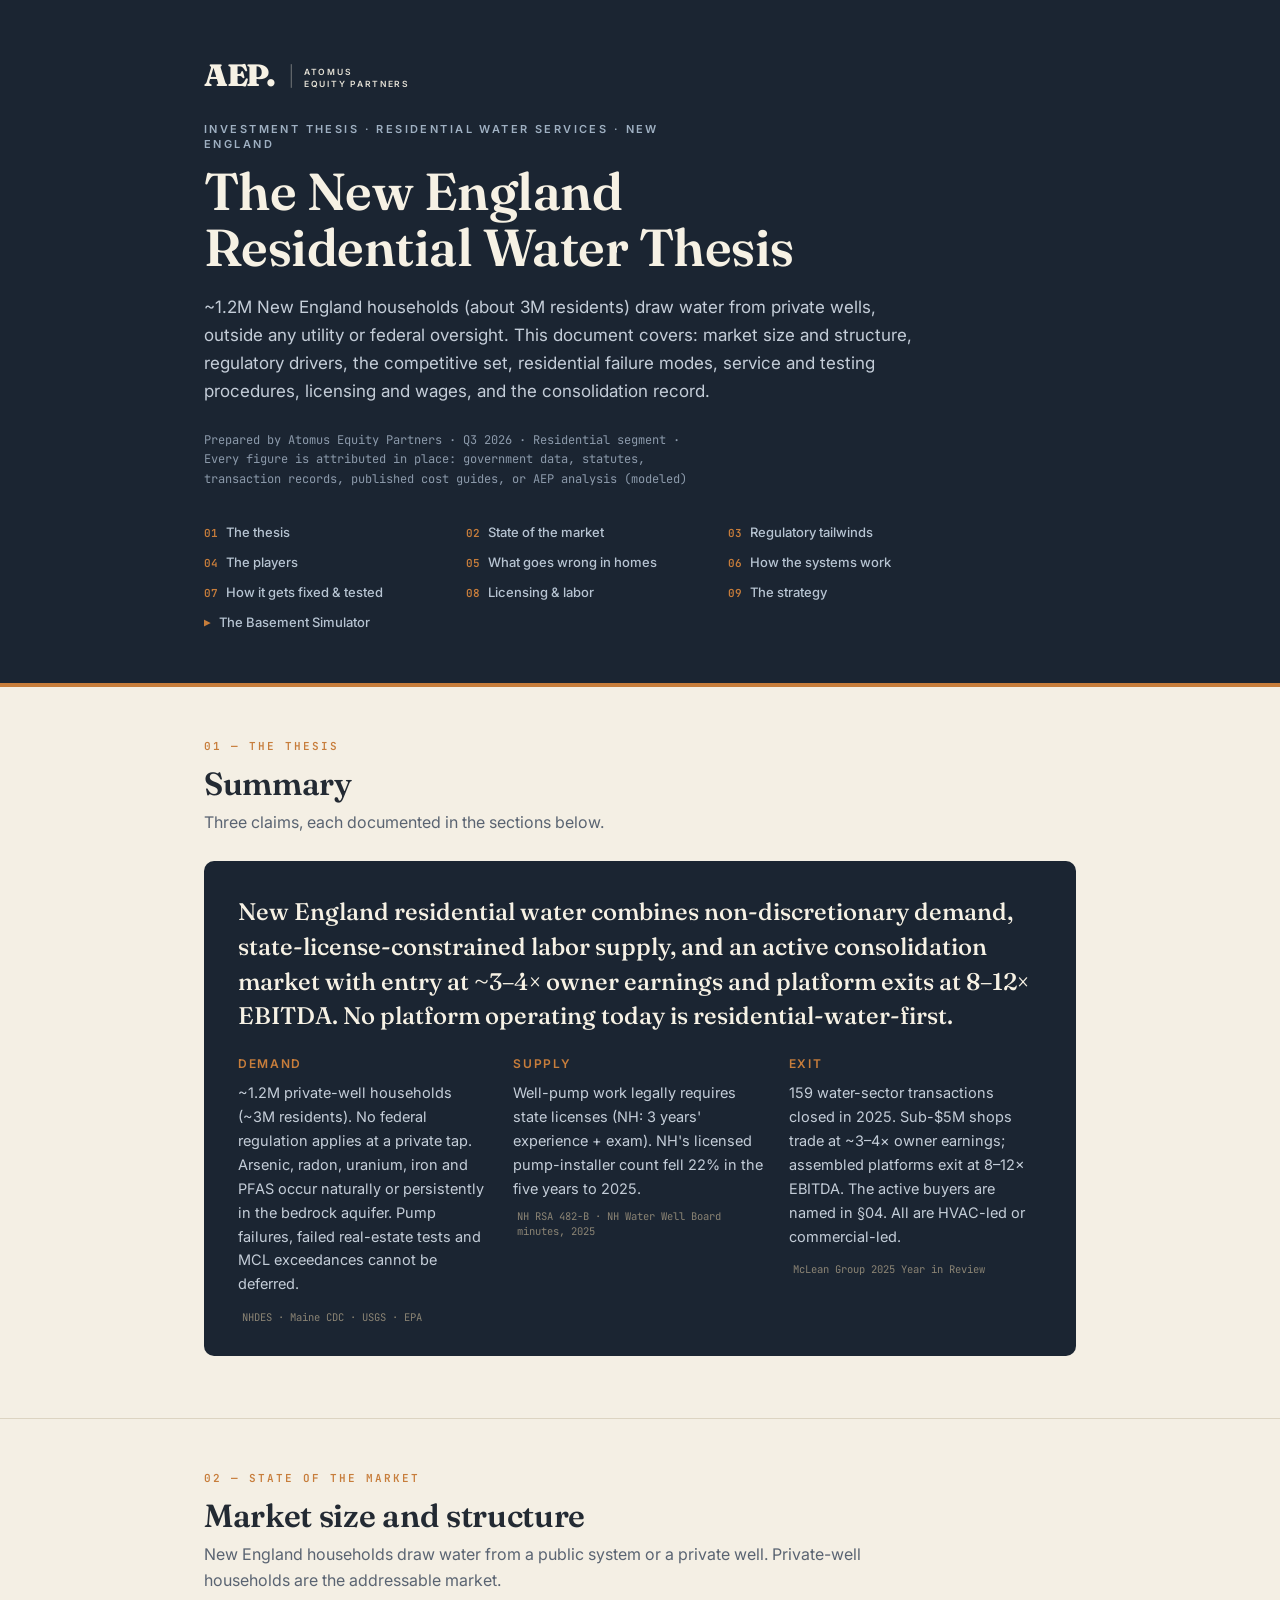
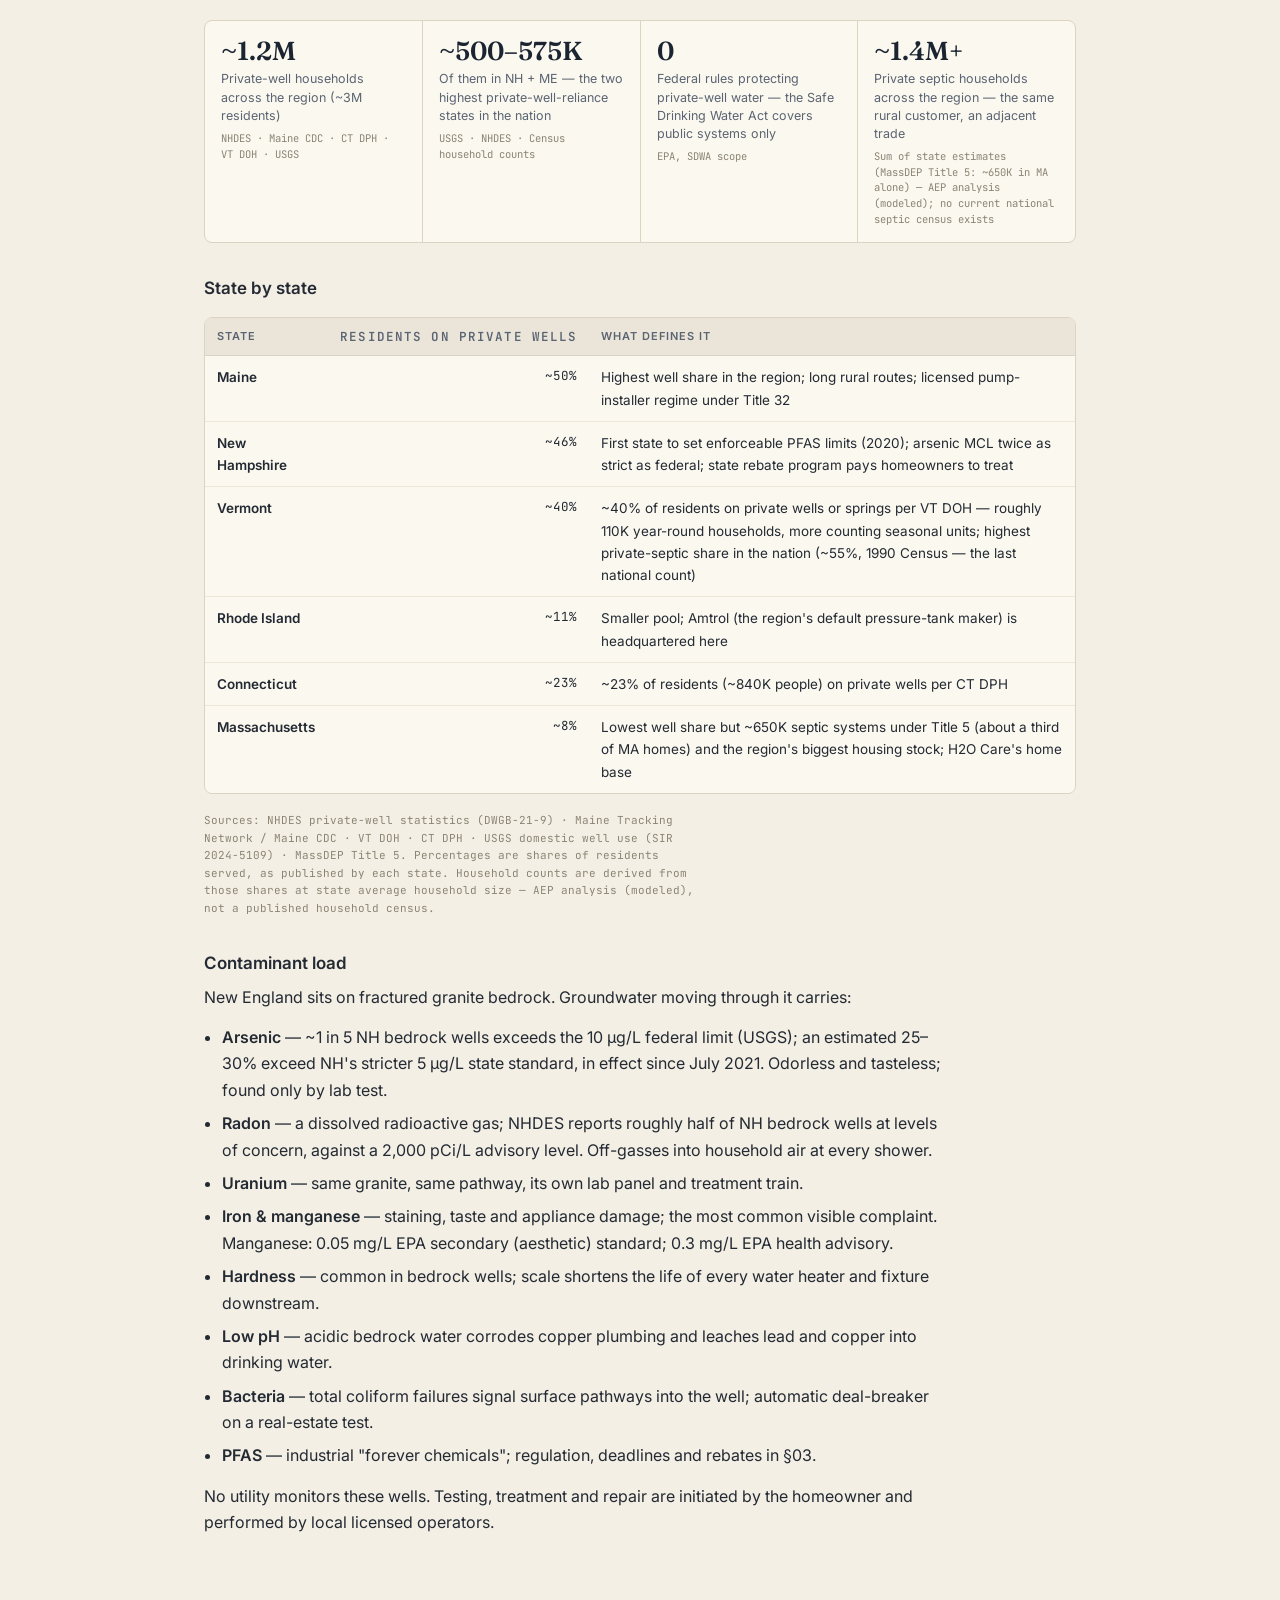
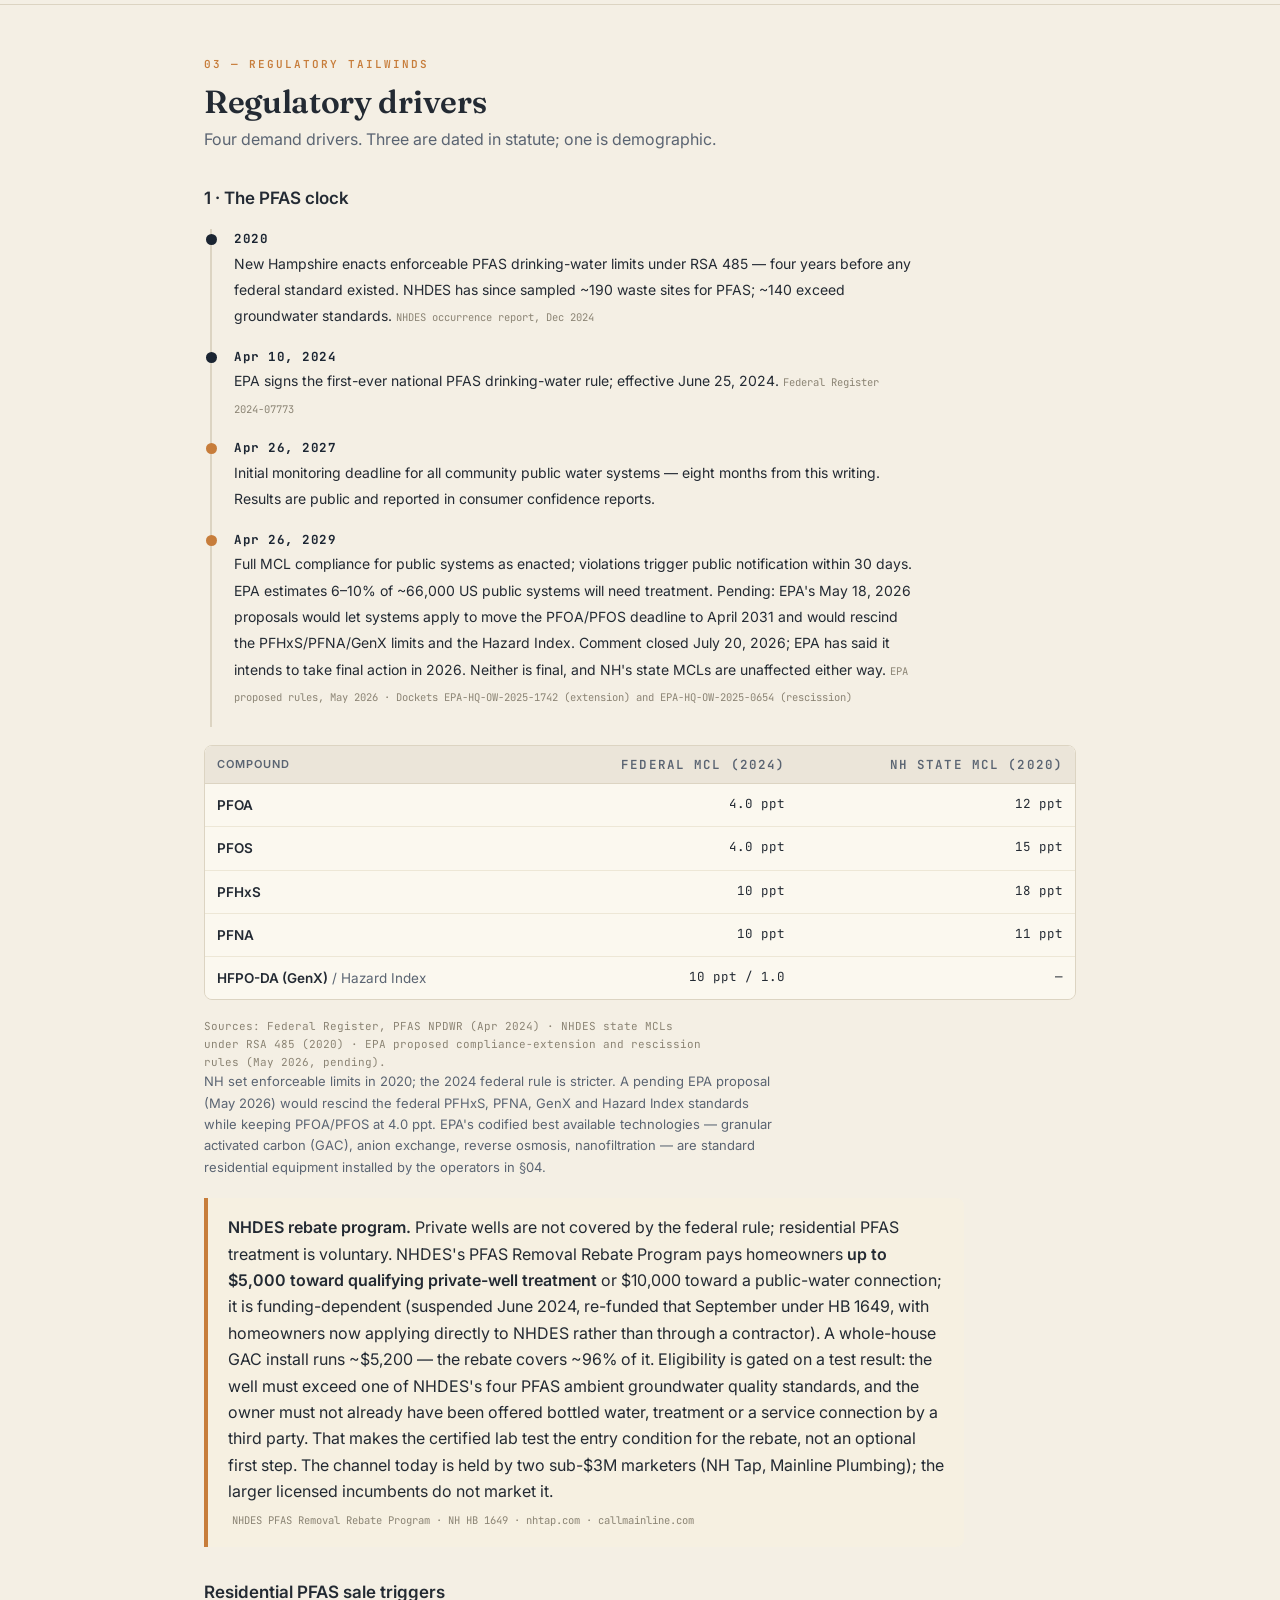
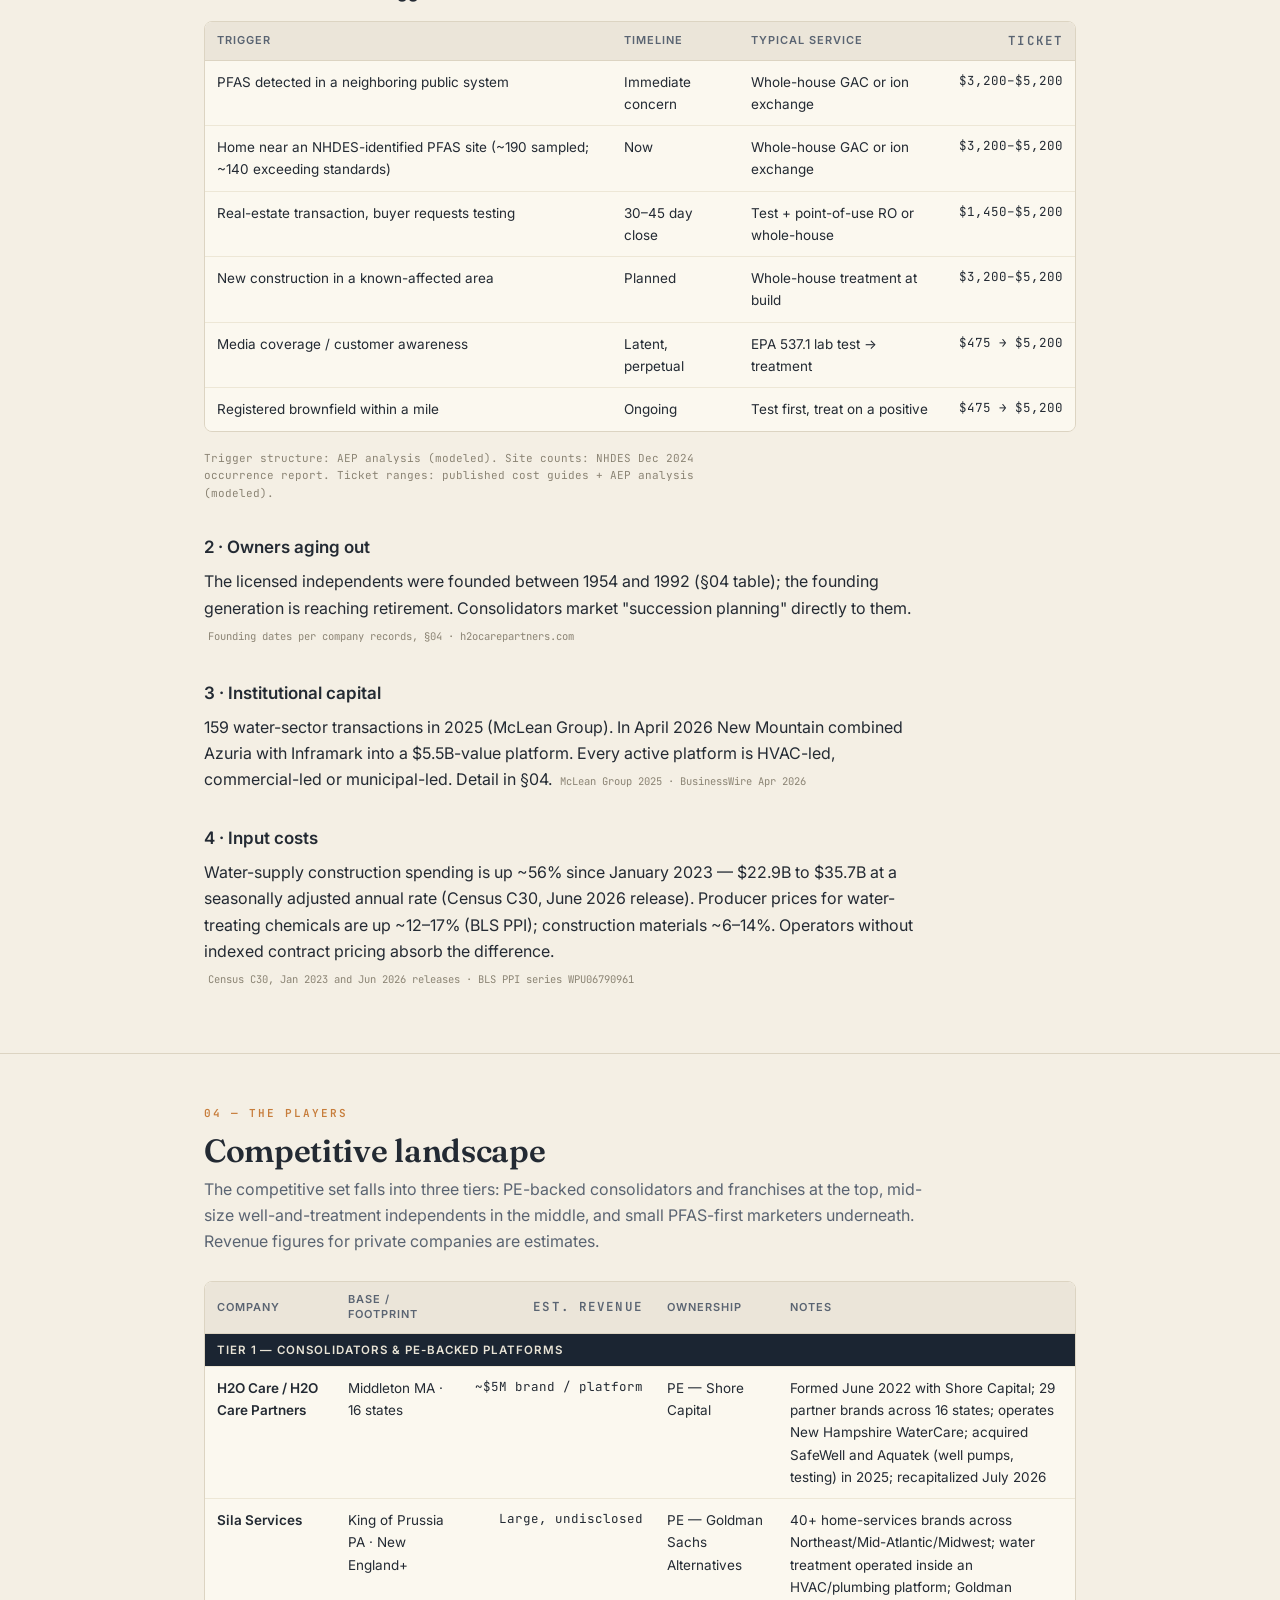
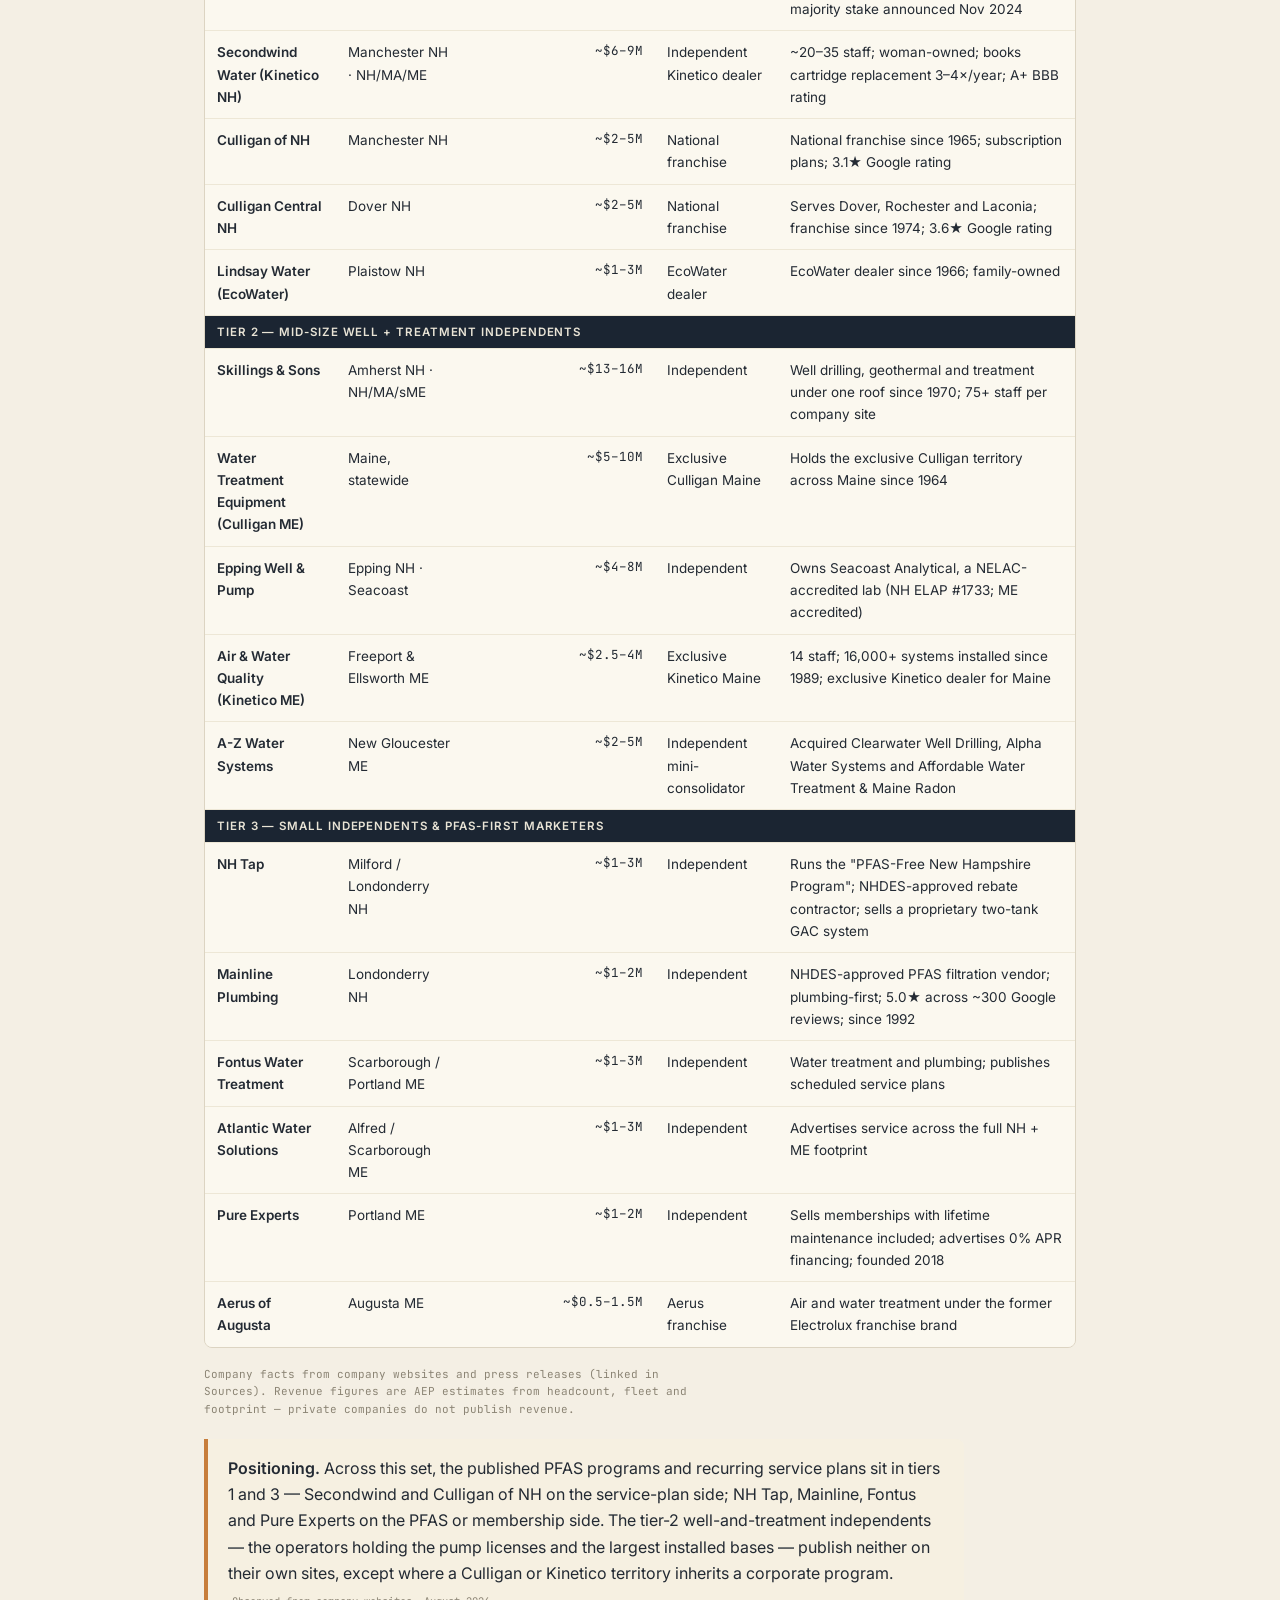
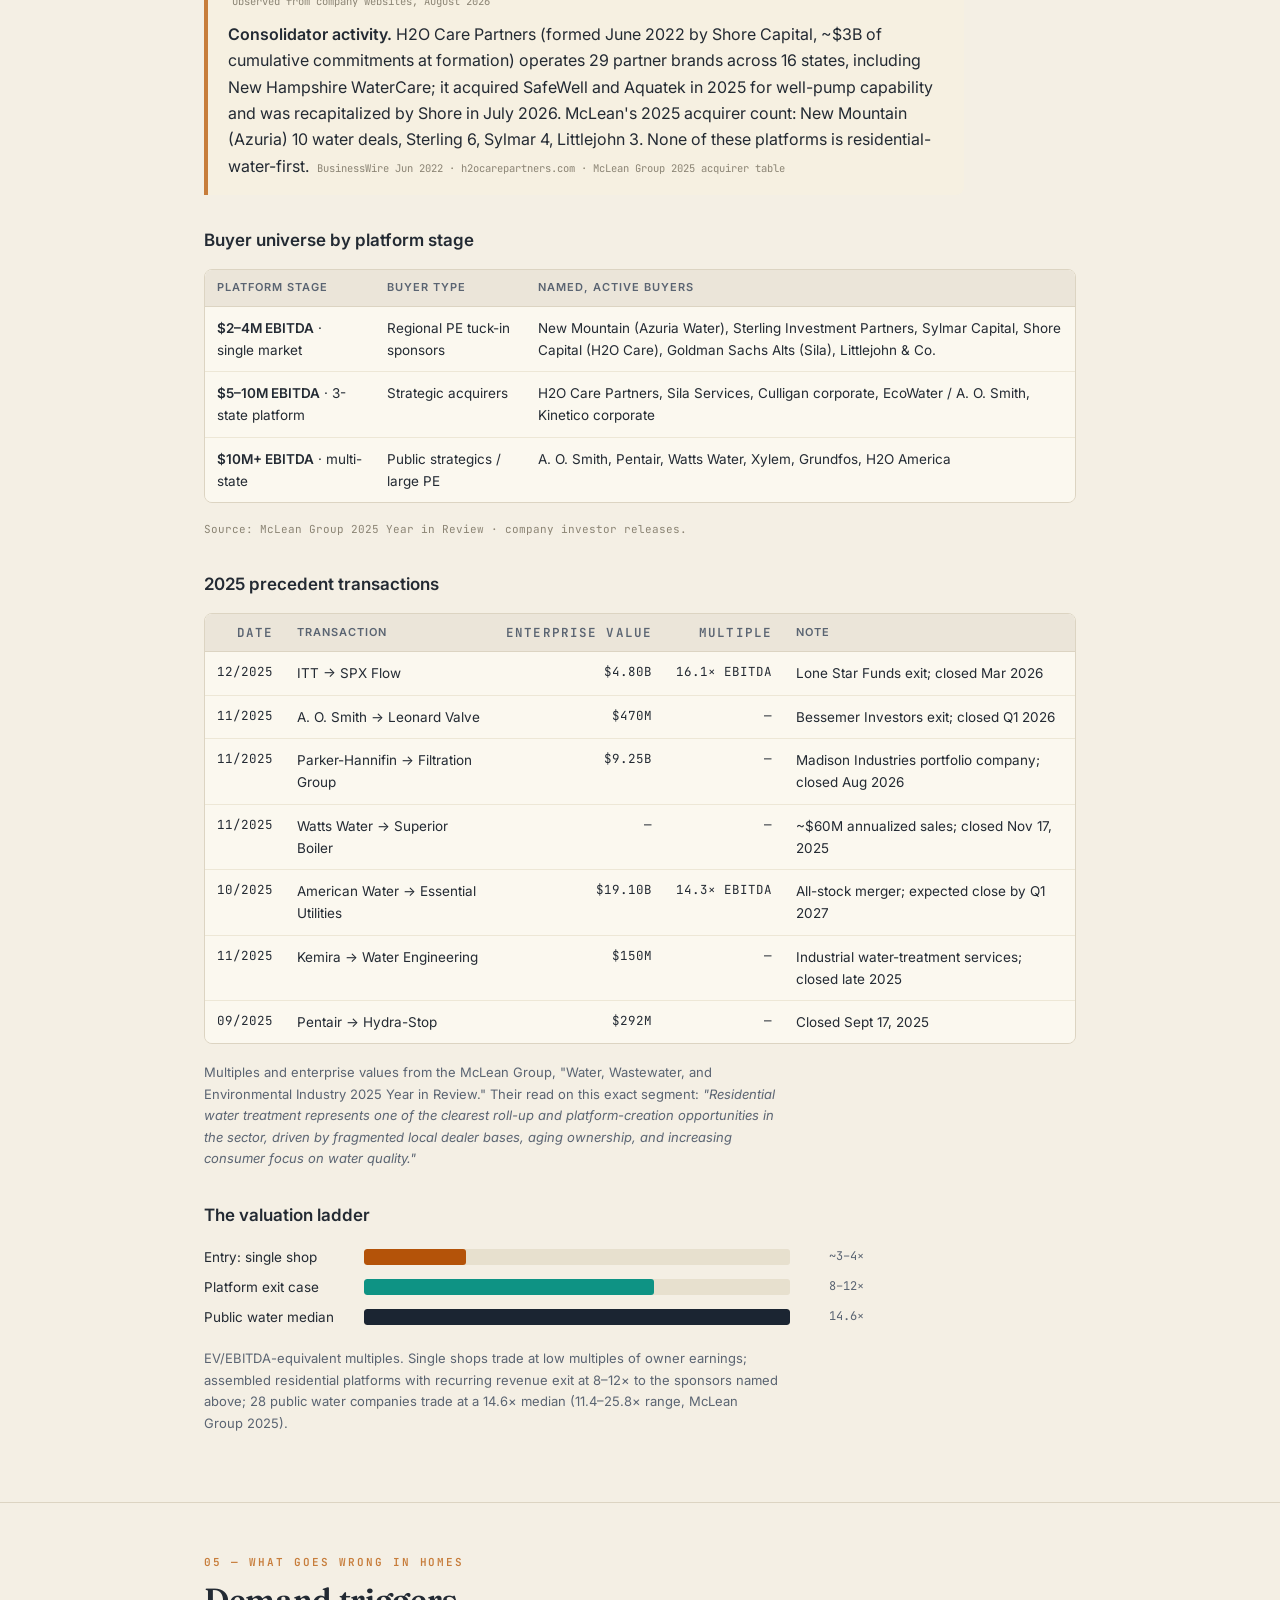
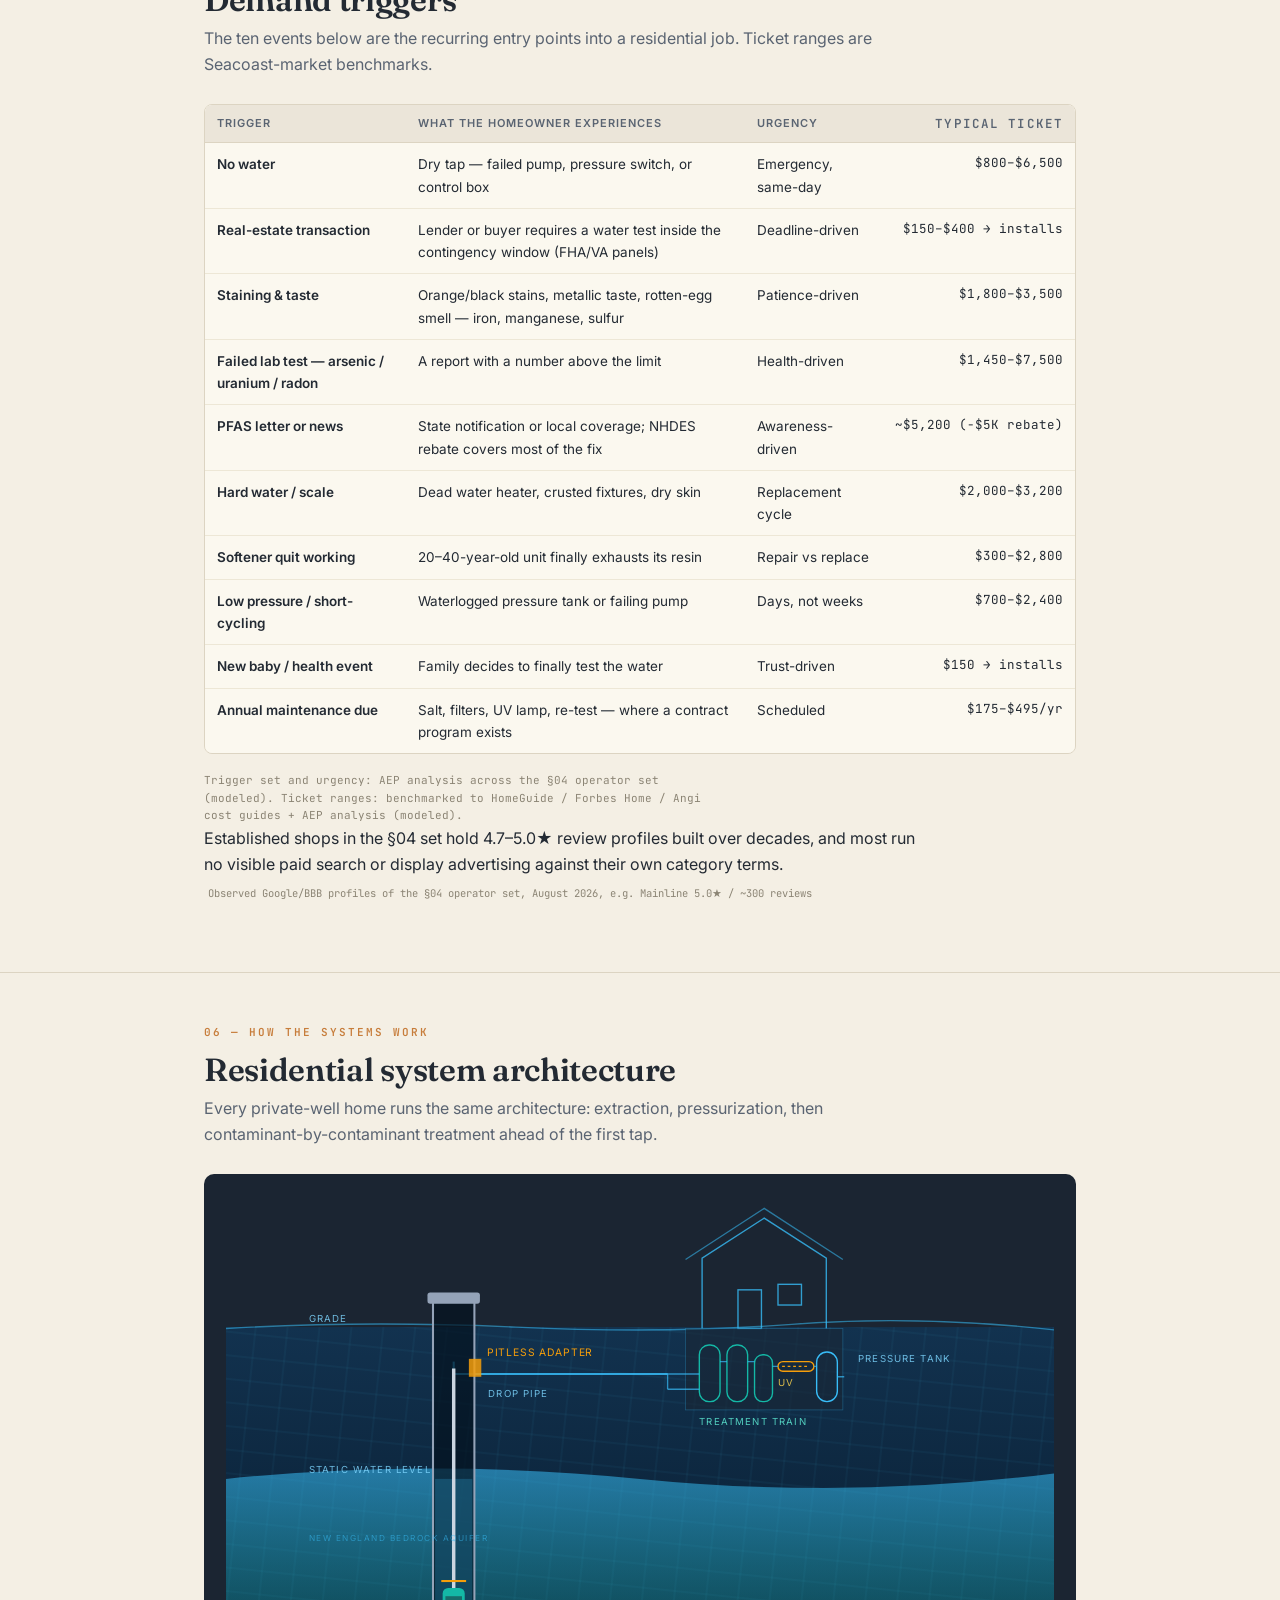
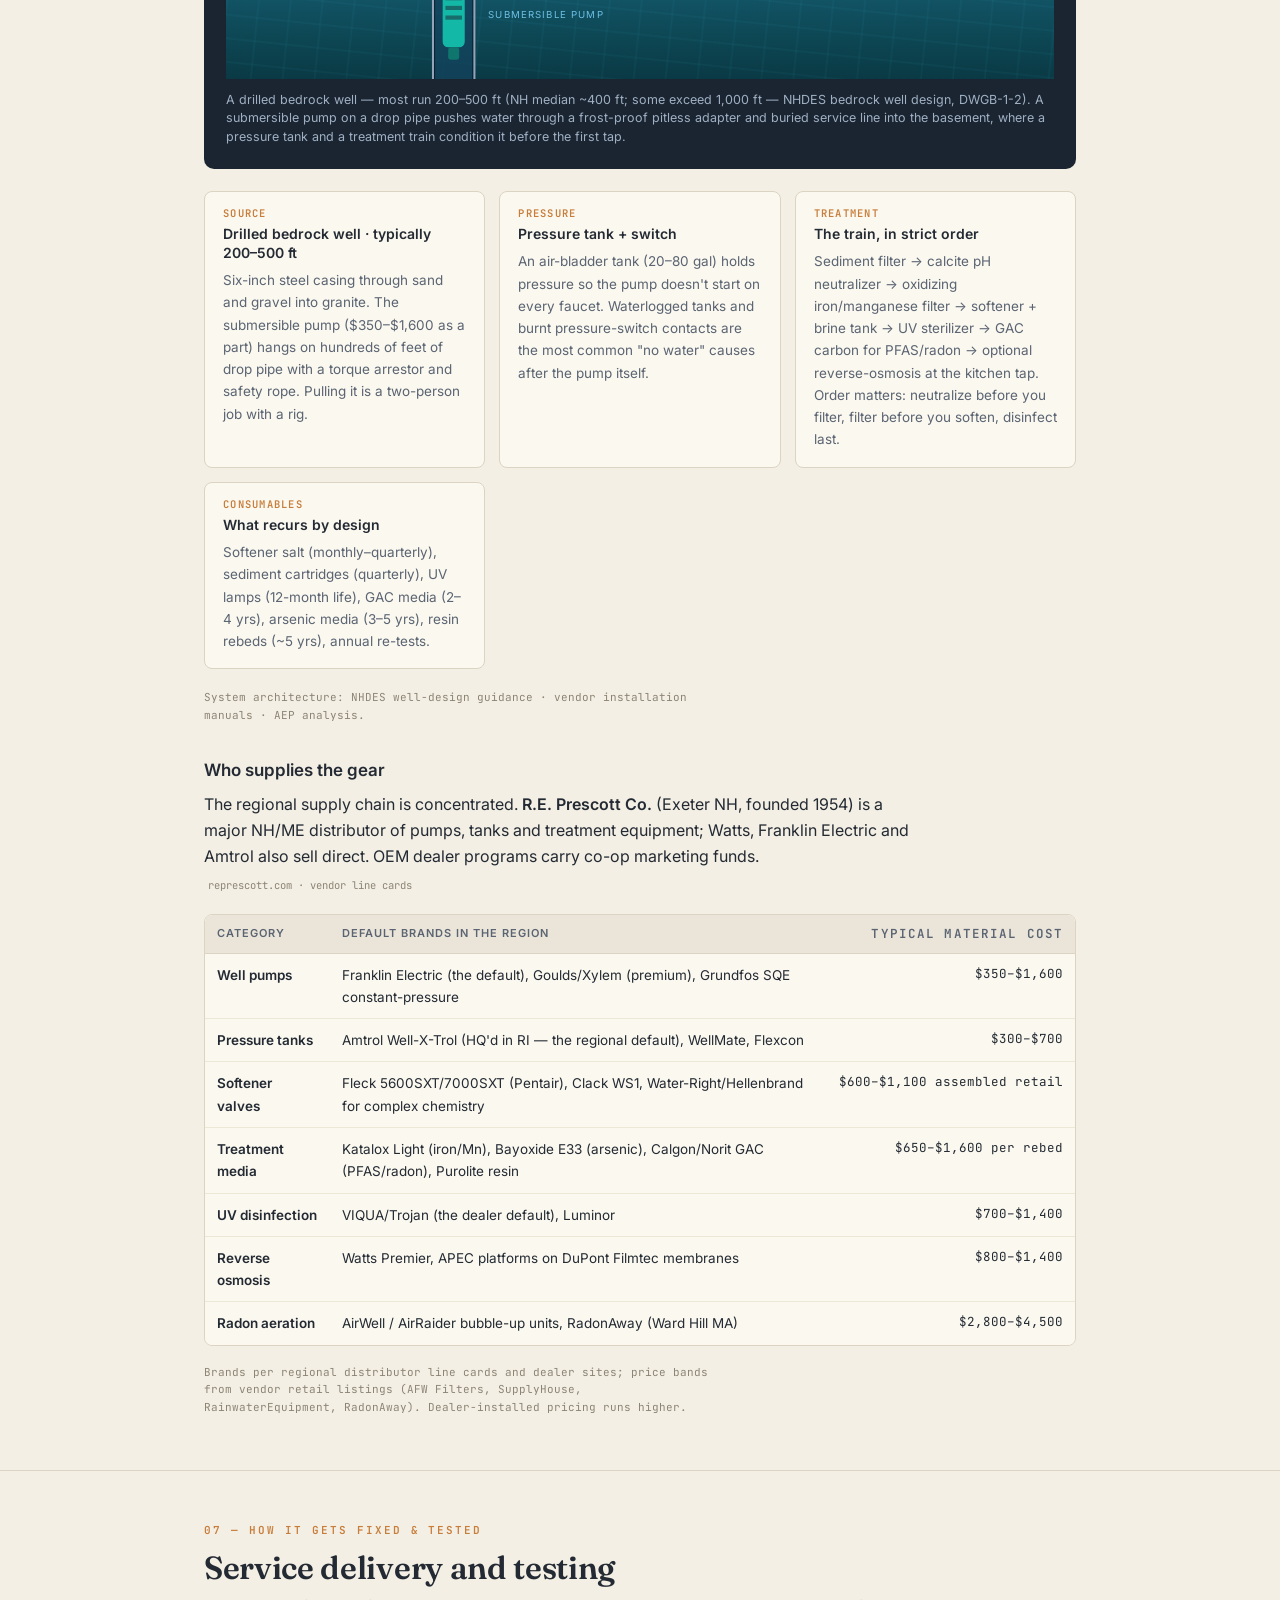
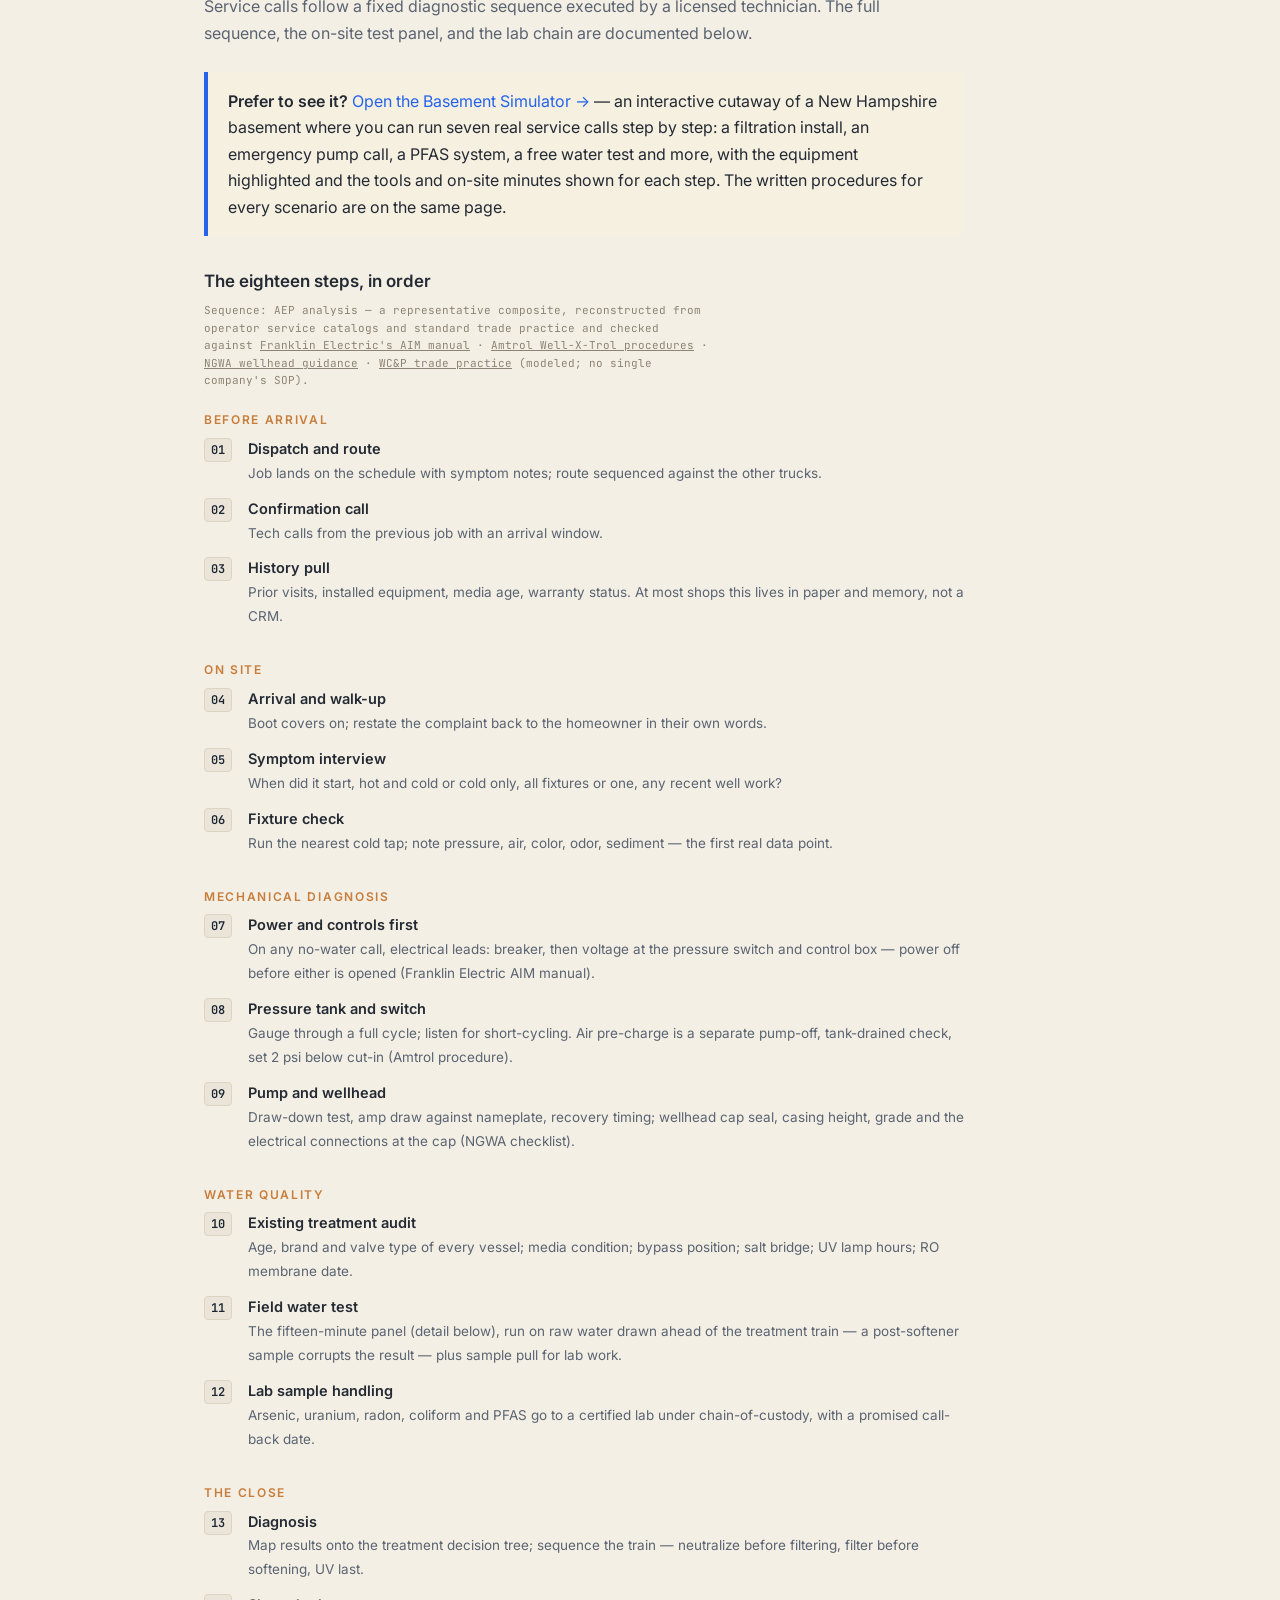
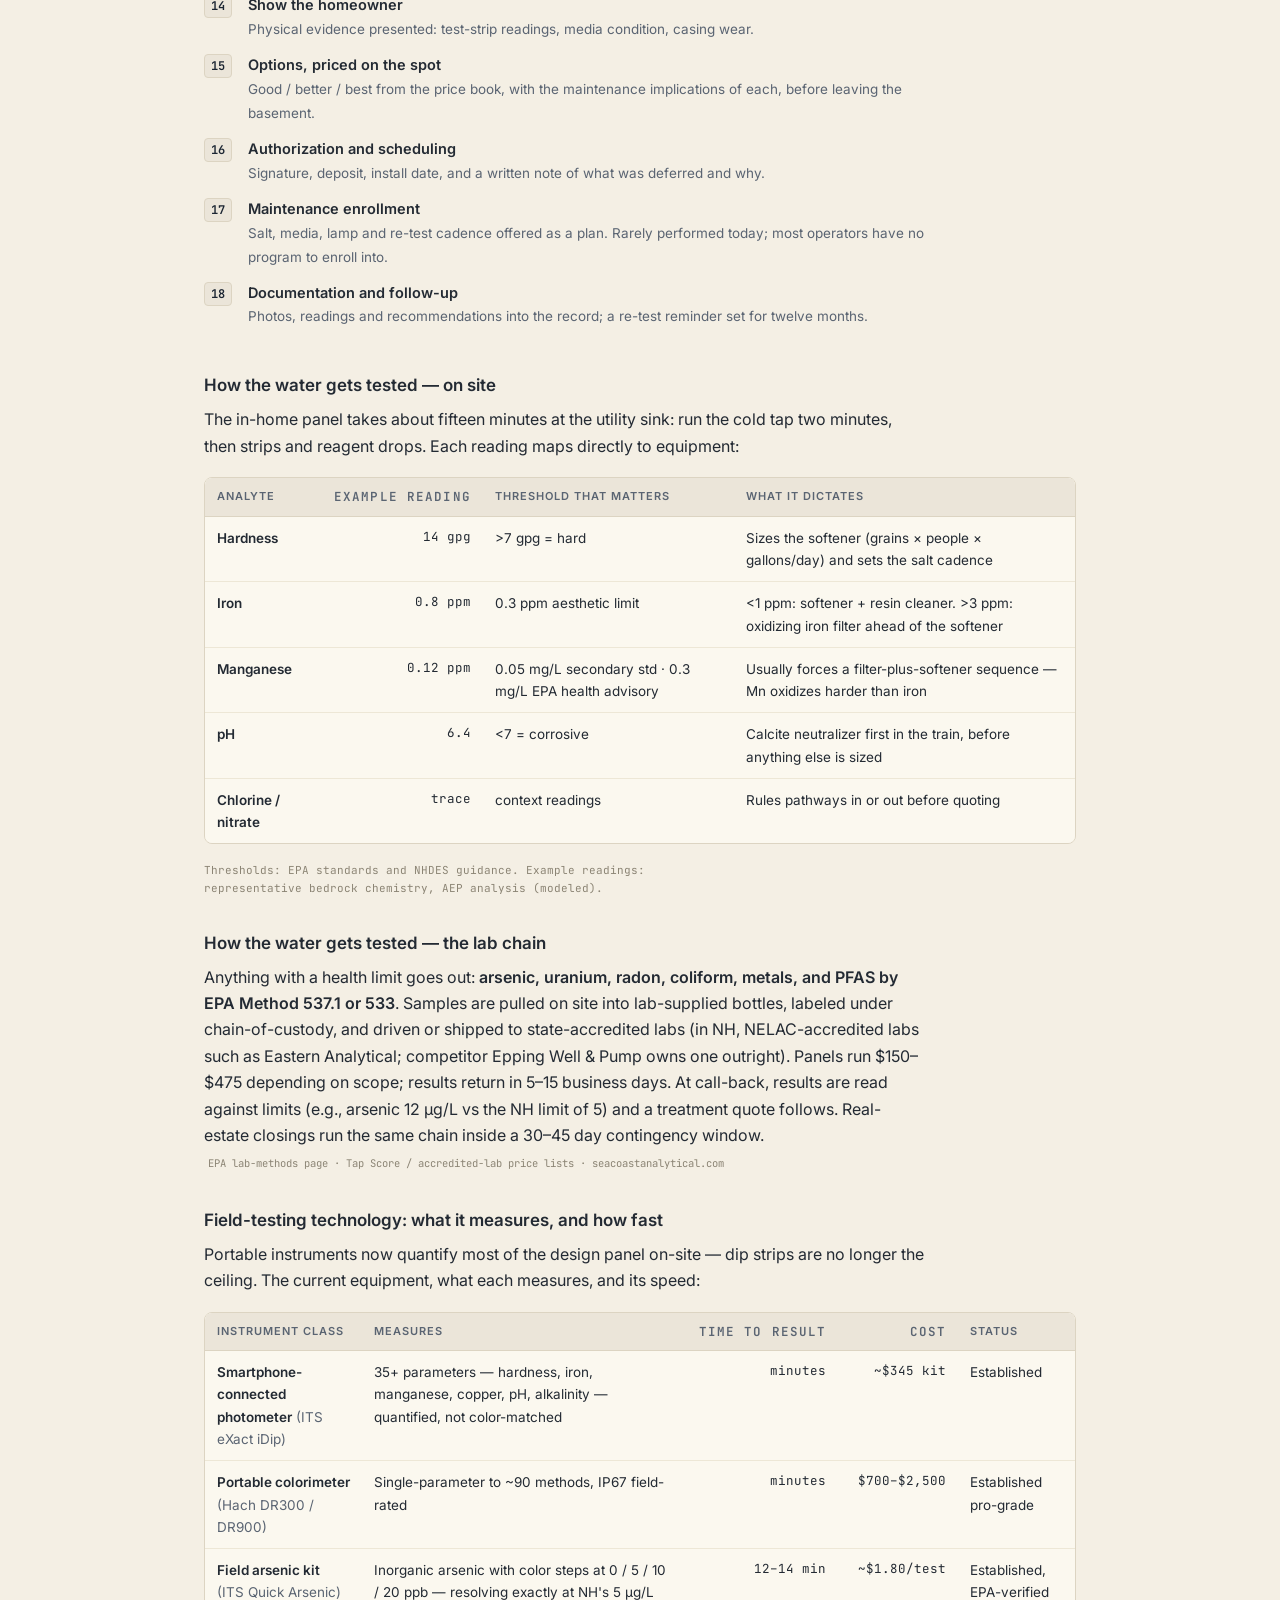
==== index.html @ a758e2ba "Fact-check pass: correct construction-spending drift, VT well math, rebate eligibility Verified agai" ====
<!DOCTYPE html>
<html lang="en">
<head>
<meta charset="utf-8" />
<meta name="viewport" content="width=device-width, initial-scale=1" />
<title>The New England Residential Water Thesis — AEP Equity</title>
<meta name="description" content="An investment thesis on New England residential water services: the market, the players, the regulation, what breaks in homes, how technicians fix and test it, the licensing that gates the labor, and the economics of the trade. Prepared by Atomus Equity Partners." />
<meta property="og:title" content="The New England Residential Water Thesis — AEP Equity" />
<meta property="og:description" content="The market, the players, the regulation, what breaks in homes, how technicians fix and test it, the licensing that gates the labor, and the economics of the trade. Prepared by Atomus Equity Partners." />
<meta property="og:type" content="article" />
<meta property="og:url" content="https://aep1992.github.io/water-thesis/" />
<meta name="twitter:card" content="summary" />
<link rel="preconnect" href="https://fonts.googleapis.com" />
<link rel="preconnect" href="https://fonts.gstatic.com" crossorigin />
<link href="https://fonts.googleapis.com/css2?family=Inter:wght@400;500;600;700&family=Fraunces:ital,opsz,wght@0,9..144,300..900;1,9..144,300..900&family=JetBrains+Mono:wght@400;600&display=swap" rel="stylesheet" />
<link rel="icon" href="data:image/svg+xml,%3Csvg xmlns='http://www.w3.org/2000/svg' viewBox='0 0 32 32'%3E%3Crect width='32' height='32' fill='%231B2532'/%3E%3Ctext x='16' y='23' text-anchor='middle' font-family='Georgia,serif' font-weight='900' font-size='17' fill='%23EBE5D9'%3EA%3C/text%3E%3Crect x='24.5' y='19' width='3' height='3' fill='%23C77D3B'/%3E%3C/svg%3E" />
<style>
:root{
  --navy:#1B2532; --navy2:#2C3947; --cream:#F4EFE4; --cream2:#EBE5D9; --ink:#232A33;
  --sub:#5A6472; --line:#DCD4C2; --copper:#C77D3B; --blue:#2563EB; --teal:#0E9384; --amber:#B45309; --red:#B91C1C;
  --serif:"Fraunces",Georgia,serif; --sans:"Inter",system-ui,sans-serif; --mono:"JetBrains Mono",ui-monospace,monospace;
}
*{box-sizing:border-box;margin:0;padding:0}
html{scroll-behavior:smooth}
body{background:var(--cream);color:var(--ink);font:16px/1.65 var(--sans)}
.wrap{max-width:920px;margin:0 auto;padding:0 24px}
a{color:var(--blue);text-decoration:none}
a:hover{text-decoration:underline}

.masthead{background:var(--navy);color:#E9E4D6;padding:56px 0 48px;border-bottom:4px solid var(--copper)}
.aep-lockup{height:40px;display:block}
.mast-kicker{font:600 11px/1.4 var(--sans);letter-spacing:.22em;text-transform:uppercase;color:#9FB0C2;margin:26px 0 10px}
h1{font:600 clamp(34px,5.4vw,52px)/1.08 var(--serif);letter-spacing:-.01em;color:#F6F1E4;max-width:20ch}
.mast-sub{margin-top:18px;max-width:66ch;color:#C4CDD8;font-size:17px}
.mast-meta{margin-top:26px;font:400 12px/1.6 var(--mono);color:#8C9AAB}
.toc{margin-top:30px;display:grid;grid-template-columns:repeat(auto-fit,minmax(220px,1fr));gap:4px 26px;max-width:760px}
.toc a{font:500 13px/2 var(--sans);color:#B7C4D2}
.toc a b{font-family:var(--mono);font-size:11px;color:var(--copper);margin-right:8px;font-weight:600}
.toc a:hover{color:#fff;text-decoration:none}

section{padding:54px 0;border-bottom:1px solid var(--line)}
.sec-n{font:600 11px/1 var(--mono);letter-spacing:.18em;color:var(--copper);text-transform:uppercase}
h2{font:600 clamp(24px,3.2vw,32px)/1.15 var(--serif);margin:10px 0 6px;letter-spacing:-.01em}
.sec-sub{color:var(--sub);max-width:72ch;margin-bottom:26px}
h3{font:600 17px/1.3 var(--sans);margin:34px 0 10px}
p{max-width:72ch;margin-bottom:14px}
p.tight{margin-bottom:8px}
ul.flat{max-width:72ch;margin:0 0 14px 18px}
ul.flat li{margin-bottom:7px}
strong{font-weight:600}
.note{font-size:13px;color:var(--sub);max-width:72ch}
.src{display:block;font:400 11px/1.6 var(--mono);color:#8B8474;margin:8px 0 0}
.src a{color:#8B8474;text-decoration:underline}
.src-i{font:400 10.5px/1.5 var(--mono);color:#8B8474;font-style:normal}
.stat .src-i{display:block;margin-top:6px}
p .src-i{display:inline-block;margin-left:4px}

.stats{display:grid;grid-template-columns:repeat(auto-fit,minmax(150px,1fr));gap:1px;background:var(--line);border:1px solid var(--line);border-radius:8px;overflow:hidden;margin:26px 0}
.stat{background:#FBF8EF;padding:16px 16px 14px}
.stat b{display:block;font:600 26px/1.1 var(--serif);color:var(--navy)}
.stat span{display:block;font-size:12.5px;color:var(--sub);margin-top:5px;line-height:1.45}

.thesis-box{background:var(--navy);color:#E9E4D6;border-radius:10px;padding:34px 34px 28px;margin:0 0 8px}
.thesis-box p.big{font:500 clamp(19px,2.6vw,24px)/1.45 var(--serif);color:#F6F1E4;max-width:100%;margin-bottom:22px}
.pillars{display:grid;grid-template-columns:repeat(auto-fit,minmax(220px,1fr));gap:22px}
.pillar h4{font:600 12px/1.4 var(--sans);letter-spacing:.14em;text-transform:uppercase;color:var(--copper);margin-bottom:8px}
.pillar p{font-size:14.5px;color:#C4CDD8;margin:0;max-width:100%}

.tbl-scroll{overflow-x:auto;margin:18px 0;border:1px solid var(--line);border-radius:8px}
table{width:100%;border-collapse:collapse;font-size:13.5px;background:#FBF8EF;min-width:660px}
th{font:600 11px/1.4 var(--sans);letter-spacing:.09em;text-transform:uppercase;text-align:left;color:var(--sub);background:var(--cream2);padding:10px 12px;border-bottom:1px solid var(--line)}
td{padding:10px 12px;border-bottom:1px solid #EDE7D6;vertical-align:top}
tr:last-child td{border-bottom:0}
td.num,th.num{text-align:right;font-family:var(--mono);font-size:12.5px;white-space:nowrap}
td b{font-weight:600}
.dim{color:var(--sub)}
tr.tier-row td{background:var(--navy);color:#E9E4D6;font:600 11.5px/1.4 var(--sans);letter-spacing:.08em;text-transform:uppercase;padding:8px 12px}
tr.tier-row td span{color:#9FB0C2;text-transform:none;letter-spacing:0;font-weight:400;margin-left:8px}

.bars{margin:20px 0;max-width:660px}
.bar-row{display:grid;grid-template-columns:150px 1fr 64px;gap:10px;align-items:center;margin-bottom:8px;font-size:13.5px}
.bar-track{background:#E7E0CE;border-radius:3px;height:16px;overflow:hidden}
.bar-fill{height:100%;background:var(--blue);border-radius:3px}
.bar-val{font-family:var(--mono);font-size:12px;color:var(--sub);text-align:right}

.tl{border-left:2px solid var(--line);margin:20px 0 8px 6px;padding-left:22px}
.tl-item{position:relative;padding-bottom:18px;max-width:68ch}
.tl-item:before{content:"";position:absolute;left:-28.5px;top:5px;width:11px;height:11px;border-radius:50%;background:var(--copper)}
.tl-item.done:before{background:var(--navy)}
.tl-item b{font-family:var(--mono);font-size:12.5px;letter-spacing:.04em;color:var(--navy);display:block}
.tl-item span{font-size:14px;color:var(--ink)}

.diagram{background:var(--navy);border-radius:10px;padding:22px;margin:22px 0}
.diagram svg{width:100%;height:auto;display:block}
.diagram figcaption{color:#9FB0C2;font-size:12.5px;margin-top:12px;line-height:1.5}

.cards{display:grid;grid-template-columns:repeat(auto-fit,minmax(250px,1fr));gap:14px;margin:20px 0}
.card{background:#FBF8EF;border:1px solid var(--line);border-radius:8px;padding:16px 18px}
.card h4{font:600 14px/1.35 var(--sans);margin-bottom:6px}
.card p{font-size:13.5px;color:var(--sub);margin:0;max-width:100%}
.card .k{font:600 10.5px/1 var(--mono);letter-spacing:.12em;text-transform:uppercase;color:var(--copper);display:block;margin-bottom:7px}

.callout{border-left:4px solid var(--copper);background:#F6F0E1;border-radius:0 8px 8px 0;padding:16px 20px;margin:20px 0;max-width:76ch}
.callout p{margin:0 0 8px;max-width:100%}
.callout p:last-child{margin-bottom:0}

/* service-call phases */
.phases{counter-reset:step;margin:20px 0}
.phase-h{font:600 12px/1.4 var(--sans);letter-spacing:.14em;text-transform:uppercase;color:var(--copper);margin:22px 0 8px}
.steps{list-style:none;margin:0;max-width:76ch}
.steps li{counter-increment:step;position:relative;padding:0 0 12px 44px;font-size:14.5px}
.steps li:before{content:counter(step,decimal-leading-zero);position:absolute;left:0;top:1px;font:600 12px/1 var(--mono);color:var(--navy);background:var(--cream2);border:1px solid var(--line);border-radius:4px;padding:5px 6px}
.steps li b{display:block;font-weight:600}
.steps li span{color:var(--sub);font-size:13.5px}

.colophon{background:var(--navy);color:#C4CDD8;padding:52px 0 44px}
.colophon .aep-lockup{height:34px}
.col-quote{font:italic 500 17px/1.55 var(--serif);color:#E9E4D6;max-width:60ch;margin:22px 0}
.col-names{font-size:14px;margin-bottom:4px}
.col-links{font-size:13px;color:#8C9AAB;margin-top:18px}
.col-links a{color:#B7C4D2}
.sources{font-size:12px;color:#7C8A9B;line-height:1.8;margin-top:26px;border-top:1px solid #33404F;padding-top:18px}
.sources a{color:#8FA3B8}
.disclaimer{font-size:11.5px;color:#6E7C8D;margin-top:18px;max-width:82ch}

@media (max-width:640px){
  .bar-row{grid-template-columns:110px 1fr 52px}
  .thesis-box{padding:24px 20px}
  section{padding:40px 0}
}
@media print{
  .masthead,.colophon{-webkit-print-color-adjust:exact;print-color-adjust:exact}
  section{padding:26px 0}
  .tbl-scroll{border:none}
}
</style>
</head>
<body>

<header class="masthead">
  <div class="wrap">
    <svg class="aep-lockup" viewBox="0 0 232 44" role="img" aria-label="AEP · Atomus Equity Partners">
      <text x="0" y="33" font-family="Fraunces, Georgia, serif" font-weight="900" font-size="34" letter-spacing="-1.6" fill="#F6F1E4">AEP.</text>
      <line x1="96" y1="9" x2="96" y2="35" stroke="#F6F1E4" stroke-width="1" opacity=".45"/>
      <text x="110" y="21" font-family="Inter, sans-serif" font-weight="600" font-size="9.4" letter-spacing="1.9" fill="#F6F1E4" opacity=".92">ATOMUS</text>
      <text x="110" y="34" font-family="Inter, sans-serif" font-weight="600" font-size="9.4" letter-spacing="1.9" fill="#F6F1E4" opacity=".92">EQUITY PARTNERS</text>
    </svg>
    <p class="mast-kicker">Investment Thesis · Residential Water Services · New England</p>
    <h1>The New England Residential Water Thesis</h1>
    <p class="mast-sub">~1.2M New England households (about 3M residents) draw water from private wells, outside any utility or federal oversight.
      This document covers: market size and structure, regulatory drivers, the competitive set, residential failure modes,
      service and testing procedures, licensing and wages, and the consolidation record.</p>
    <p class="mast-meta">Prepared by Atomus Equity Partners · Q3 2026 · Residential segment · Every figure is attributed in place: government data, statutes, transaction records, published cost guides, or AEP analysis (modeled)</p>
    <nav class="toc" aria-label="Contents">
      <a href="#thesis"><b>01</b>The thesis</a>
      <a href="#market"><b>02</b>State of the market</a>
      <a href="#regulation"><b>03</b>Regulatory tailwinds</a>
      <a href="#players"><b>04</b>The players</a>
      <a href="#problems"><b>05</b>What goes wrong in homes</a>
      <a href="#systems"><b>06</b>How the systems work</a>
      <a href="#fixes"><b>07</b>How it gets fixed &amp; tested</a>
      <a href="#licensing"><b>08</b>Licensing &amp; labor</a>
      <a href="#strategy"><b>09</b>The strategy</a>
      <a href="basement.html"><b>▶</b>The Basement Simulator</a>
    </nav>
  </div>
</header>

<!-- ============ 01 THESIS ============ -->
<section id="thesis">
  <div class="wrap">
    <p class="sec-n">01 — The Thesis</p>
    <h2>Summary</h2>
    <p class="sec-sub">Three claims, each documented in the sections below.</p>
    <div class="thesis-box">
      <p class="big">New England residential water combines non-discretionary demand, state-license-constrained labor
        supply, and an active consolidation market with entry at ~3–4× owner earnings and platform exits at 8–12×
        EBITDA. No platform operating today is residential-water-first.</p>
      <div class="pillars">
        <div class="pillar">
          <h4>Demand</h4>
          <p>~1.2M private-well households (~3M residents). No federal regulation applies at a private tap. Arsenic,
            radon, uranium, iron and PFAS occur naturally or persistently in the bedrock aquifer. Pump failures, failed
            real-estate tests and MCL exceedances cannot be deferred.</p>
          <p style="margin-top:8px"><em class="src-i">NHDES · Maine CDC · USGS · EPA</em></p>
        </div>
        <div class="pillar">
          <h4>Supply</h4>
          <p>Well-pump work legally requires state licenses (NH: 3 years' experience + exam). NH's licensed
            pump-installer count fell 22% in the five years to 2025.</p>
          <p style="margin-top:8px"><em class="src-i">NH RSA 482-B · NH Water Well Board minutes, 2025</em></p>
        </div>
        <div class="pillar">
          <h4>Exit</h4>
          <p>159 water-sector transactions closed in 2025. Sub-$5M shops trade at ~3–4× owner earnings; assembled
            platforms exit at 8–12× EBITDA. The active buyers are named in §04. All are HVAC-led or commercial-led.</p>
          <p style="margin-top:8px"><em class="src-i">McLean Group 2025 Year in Review</em></p>
        </div>
      </div>
    </div>
  </div>
</section>

<!-- ============ 02 MARKET ============ -->
<section id="market">
  <div class="wrap">
    <p class="sec-n">02 — State of the Market</p>
    <h2>Market size and structure</h2>
    <p class="sec-sub">New England households draw water from a public system or a private well. Private-well households
      are the addressable market.</p>

    <div class="stats">
      <div class="stat"><b>~1.2M</b><span>Private-well households across the region (~3M residents)<em class="src-i">NHDES · Maine CDC · CT DPH · VT DOH · USGS</em></span></div>
      <div class="stat"><b>~500–575K</b><span>Of them in NH + ME — the two highest private-well-reliance states in the nation<em class="src-i">USGS · NHDES · Census household counts</em></span></div>
      <div class="stat"><b>0</b><span>Federal rules protecting private-well water — the Safe Drinking Water Act covers public systems only<em class="src-i">EPA, SDWA scope</em></span></div>
      <div class="stat"><b>~1.4M+</b><span>Private septic households across the region — the same rural customer, an adjacent trade<em class="src-i">Sum of state estimates (MassDEP Title 5: ~650K in MA alone) — AEP analysis (modeled); no current national septic census exists</em></span></div>
    </div>

    <h3>State by state</h3>
    <div class="tbl-scroll">
      <table>
        <thead><tr><th>State</th><th class="num">Residents on private wells</th><th>What defines it</th></tr></thead>
        <tbody>
          <tr><td><b>Maine</b></td><td class="num">~50%</td><td>Highest well share in the region; long rural routes; licensed pump-installer regime under Title 32</td></tr>
          <tr><td><b>New Hampshire</b></td><td class="num">~46%</td><td>First state to set enforceable PFAS limits (2020); arsenic MCL twice as strict as federal; state rebate program pays homeowners to treat</td></tr>
          <tr><td><b>Vermont</b></td><td class="num">~40%</td><td>~40% of residents on private wells or springs per VT DOH — roughly 110K year-round households, more counting seasonal units; highest private-septic share in the nation (~55%, 1990 Census — the last national count)</td></tr>
          <tr><td><b>Rhode Island</b></td><td class="num">~11%</td><td>Smaller pool; Amtrol (the region's default pressure-tank maker) is headquartered here</td></tr>
          <tr><td><b>Connecticut</b></td><td class="num">~23%</td><td>~23% of residents (~840K people) on private wells per CT DPH</td></tr>
          <tr><td><b>Massachusetts</b></td><td class="num">~8%</td><td>Lowest well share but ~650K septic systems under Title 5 (about a third of MA homes) and the region's biggest housing stock; H2O Care's home base</td></tr>
        </tbody>
      </table>
    </div>
    <p class="src">Sources: NHDES private-well statistics (DWGB-21-9) · Maine Tracking Network / Maine CDC · VT DOH ·
      CT DPH · USGS domestic well use (SIR 2024-5109) · MassDEP Title 5. Percentages are shares of residents served, as
      published by each state. Household counts are derived from those shares at state average household size — AEP
      analysis (modeled), not a published household census.</p>

    <h3>Contaminant load</h3>
    <p>New England sits on fractured granite bedrock. Groundwater moving through it carries:</p>
    <ul class="flat">
      <li><strong>Arsenic</strong> — ~1 in 5 NH bedrock wells exceeds the 10 µg/L federal limit (USGS); an estimated
        25–30% exceed NH's stricter 5 µg/L state standard, in effect since July 2021. Odorless and tasteless; found only
        by lab test.</li>
      <li><strong>Radon</strong> — a dissolved radioactive gas; NHDES reports roughly half of NH bedrock wells at levels
        of concern, against a 2,000 pCi/L advisory level. Off-gasses into household air at every shower.</li>
      <li><strong>Uranium</strong> — same granite, same pathway, its own lab panel and treatment train.</li>
      <li><strong>Iron &amp; manganese</strong> — staining, taste and appliance damage; the most common visible complaint.
        Manganese: 0.05 mg/L EPA secondary (aesthetic) standard; 0.3 mg/L EPA health advisory.</li>
      <li><strong>Hardness</strong> — common in bedrock wells; scale shortens the life of every water heater and
        fixture downstream.</li>
      <li><strong>Low pH</strong> — acidic bedrock water corrodes copper plumbing and leaches lead and copper into
        drinking water.</li>
      <li><strong>Bacteria</strong> — total coliform failures signal surface pathways into the well; automatic deal-breaker
        on a real-estate test.</li>
      <li><strong>PFAS</strong> — industrial "forever chemicals"; regulation, deadlines and rebates in §03.</li>
    </ul>
    <p>No utility monitors these wells. Testing, treatment and repair are initiated by the homeowner and performed by
      local licensed operators.</p>
  </div>
</section>

<!-- ============ 03 REGULATION ============ -->
<section id="regulation">
  <div class="wrap">
    <p class="sec-n">03 — Regulatory Tailwinds</p>
    <h2>Regulatory drivers</h2>
    <p class="sec-sub">Four demand drivers. Three are dated in statute; one is demographic.</p>

    <h3>1 · The PFAS clock</h3>
    <div class="tl">
      <div class="tl-item done"><b>2020</b><span>New Hampshire enacts enforceable PFAS drinking-water limits under RSA 485 — four years before any federal standard existed. NHDES has since sampled ~190 waste sites for PFAS; ~140 exceed groundwater standards. <em class="src-i">NHDES occurrence report, Dec 2024</em></span></div>
      <div class="tl-item done"><b>Apr 10, 2024</b><span>EPA signs the first-ever national PFAS drinking-water rule; effective June 25, 2024. <em class="src-i">Federal Register 2024-07773</em></span></div>
      <div class="tl-item"><b>Apr 26, 2027</b><span>Initial monitoring deadline for all community public water systems — eight months from this writing. Results are public and reported in consumer confidence reports.</span></div>
      <div class="tl-item"><b>Apr 26, 2029</b><span>Full MCL compliance for public systems as enacted; violations trigger public notification within 30 days. EPA estimates 6–10% of ~66,000 US public systems will need treatment. Pending: EPA's May 18, 2026 proposals would let systems apply to move the PFOA/PFOS deadline to April 2031 and would rescind the PFHxS/PFNA/GenX limits and the Hazard Index. Comment closed July 20, 2026; EPA has said it intends to take final action in 2026. Neither is final, and NH's state MCLs are unaffected either way. <em class="src-i">EPA proposed rules, May 2026 · Dockets EPA-HQ-OW-2025-1742 (extension) and EPA-HQ-OW-2025-0654 (rescission)</em></span></div>
    </div>

    <div class="tbl-scroll">
      <table style="min-width:520px">
        <thead><tr><th>Compound</th><th class="num">Federal MCL (2024)</th><th class="num">NH state MCL (2020)</th></tr></thead>
        <tbody>
          <tr><td><b>PFOA</b></td><td class="num">4.0 ppt</td><td class="num">12 ppt</td></tr>
          <tr><td><b>PFOS</b></td><td class="num">4.0 ppt</td><td class="num">15 ppt</td></tr>
          <tr><td><b>PFHxS</b></td><td class="num">10 ppt</td><td class="num">18 ppt</td></tr>
          <tr><td><b>PFNA</b></td><td class="num">10 ppt</td><td class="num">11 ppt</td></tr>
          <tr><td><b>HFPO-DA (GenX)</b> <span class="dim">/ Hazard Index</span></td><td class="num">10 ppt / 1.0</td><td class="num">—</td></tr>
        </tbody>
      </table>
    </div>
    <p class="src">Sources: Federal Register, PFAS NPDWR (Apr 2024) · NHDES state MCLs under RSA 485 (2020) · EPA proposed
      compliance-extension and rescission rules (May 2026, pending).</p>
    <p class="note">NH set enforceable limits in 2020; the 2024 federal rule is stricter. A pending EPA proposal (May
      2026) would rescind the federal PFHxS, PFNA, GenX and Hazard Index standards while keeping PFOA/PFOS at 4.0 ppt.
      EPA's codified best available technologies — granular activated carbon (GAC), anion exchange, reverse osmosis, nanofiltration — are standard
      residential equipment installed by the operators in §04.</p>

    <div class="callout">
      <p><strong>NHDES rebate program.</strong> Private wells are not covered by the federal rule; residential PFAS
        treatment is voluntary. NHDES's PFAS Removal Rebate Program pays homeowners <strong>up to $5,000 toward qualifying private-well
        treatment</strong> or $10,000 toward a public-water connection; it is funding-dependent (suspended June 2024,
        re-funded that September under HB 1649, with homeowners now applying directly to NHDES rather than through a
        contractor). A whole-house GAC install runs ~$5,200 — the rebate covers ~96% of it.
        Eligibility is gated on a test result: the well must exceed one of NHDES's four PFAS ambient groundwater quality
        standards, and the owner must not already have been offered bottled water, treatment or a service connection by a
        third party. That makes the certified lab test the entry condition for the rebate, not an optional first step.
        The channel today is held by two sub-$3M marketers (NH Tap, Mainline Plumbing); the larger licensed incumbents do
        not market it. <em class="src-i">NHDES PFAS Removal Rebate Program · NH HB 1649 · nhtap.com · callmainline.com</em></p>
    </div>

    <h3>Residential PFAS sale triggers</h3>
    <div class="tbl-scroll">
      <table>
        <thead><tr><th>Trigger</th><th>Timeline</th><th>Typical service</th><th class="num">Ticket</th></tr></thead>
        <tbody>
          <tr><td>PFAS detected in a neighboring public system</td><td>Immediate concern</td><td>Whole-house GAC or ion exchange</td><td class="num">$3,200–$5,200</td></tr>
          <tr><td>Home near an NHDES-identified PFAS site (~190 sampled; ~140 exceeding standards)</td><td>Now</td><td>Whole-house GAC or ion exchange</td><td class="num">$3,200–$5,200</td></tr>
          <tr><td>Real-estate transaction, buyer requests testing</td><td>30–45 day close</td><td>Test + point-of-use RO or whole-house</td><td class="num">$1,450–$5,200</td></tr>
          <tr><td>New construction in a known-affected area</td><td>Planned</td><td>Whole-house treatment at build</td><td class="num">$3,200–$5,200</td></tr>
          <tr><td>Media coverage / customer awareness</td><td>Latent, perpetual</td><td>EPA 537.1 lab test → treatment</td><td class="num">$475 → $5,200</td></tr>
          <tr><td>Registered brownfield within a mile</td><td>Ongoing</td><td>Test first, treat on a positive</td><td class="num">$475 → $5,200</td></tr>
        </tbody>
      </table>
    </div>

    <p class="src">Trigger structure: AEP analysis (modeled). Site counts: NHDES Dec 2024 occurrence report.
      Ticket ranges: published cost guides + AEP analysis (modeled).</p>

    <h3>2 · Owners aging out</h3>
    <p class="tight">The licensed independents were founded between 1954 and 1992 (§04 table); the founding generation
      is reaching retirement. Consolidators market "succession planning" directly to them.
      <em class="src-i">Founding dates per company records, §04 · h2ocarepartners.com</em></p>
    <h3>3 · Institutional capital</h3>
    <p class="tight">159 water-sector transactions in 2025 (McLean Group). In April 2026 New Mountain combined Azuria
      with Inframark into a $5.5B-value platform. Every active platform is HVAC-led, commercial-led or
      municipal-led. Detail in §04. <em class="src-i">McLean Group 2025 · BusinessWire Apr 2026</em></p>
    <h3>4 · Input costs</h3>
    <p class="tight">Water-supply construction spending is up ~56% since January 2023 — $22.9B to $35.7B at a seasonally
      adjusted annual rate (Census C30, June 2026 release). Producer prices for
      water-treating chemicals are up ~12–17% (BLS PPI); construction materials ~6–14%. Operators without indexed
      contract pricing absorb the difference. <em class="src-i">Census C30, Jan 2023 and Jun 2026 releases · BLS PPI series WPU06790961</em></p>
  </div>
</section>

<!-- ============ 04 PLAYERS ============ -->
<section id="players">
  <div class="wrap">
    <p class="sec-n">04 — The Players</p>
    <h2>Competitive landscape</h2>
    <p class="sec-sub">The competitive set falls into three tiers: PE-backed consolidators and franchises at the top,
      mid-size well-and-treatment independents in the middle, and small PFAS-first marketers underneath. Revenue figures
      for private companies are estimates.</p>

    <div class="tbl-scroll">
      <table>
        <thead><tr><th>Company</th><th>Base / footprint</th><th class="num">Est. revenue</th><th>Ownership</th><th>Notes</th></tr></thead>
        <tbody>
          <tr class="tier-row"><td colspan="5">Tier 1 — Consolidators &amp; PE-backed platforms</td></tr>
          <tr><td><b>H2O Care / H2O Care Partners</b></td><td>Middleton MA · 16 states</td><td class="num">~$5M brand / platform</td><td>PE — Shore Capital</td><td>Formed June 2022 with Shore Capital; 29 partner brands across 16 states; operates New Hampshire WaterCare; acquired SafeWell and Aquatek (well pumps, testing) in 2025; recapitalized July 2026</td></tr>
          <tr><td><b>Sila Services</b></td><td>King of Prussia PA · New England+</td><td class="num">Large, undisclosed</td><td>PE — Goldman Sachs Alternatives</td><td>40+ home-services brands across Northeast/Mid-Atlantic/Midwest; water treatment operated inside an HVAC/plumbing platform; Goldman majority stake announced Nov 2024</td></tr>
          <tr><td><b>Secondwind Water (Kinetico NH)</b></td><td>Manchester NH · NH/MA/ME</td><td class="num">~$6–9M</td><td>Independent Kinetico dealer</td><td>~20–35 staff; woman-owned; books cartridge replacement 3–4×/year; A+ BBB rating</td></tr>
          <tr><td><b>Culligan of NH</b></td><td>Manchester NH</td><td class="num">~$2–5M</td><td>National franchise</td><td>National franchise since 1965; subscription plans; 3.1★ Google rating</td></tr>
          <tr><td><b>Culligan Central NH</b></td><td>Dover NH</td><td class="num">~$2–5M</td><td>National franchise</td><td>Serves Dover, Rochester and Laconia; franchise since 1974; 3.6★ Google rating</td></tr>
          <tr><td><b>Lindsay Water (EcoWater)</b></td><td>Plaistow NH</td><td class="num">~$1–3M</td><td>EcoWater dealer</td><td>EcoWater dealer since 1966; family-owned</td></tr>
          <tr class="tier-row"><td colspan="5">Tier 2 — Mid-size well + treatment independents</td></tr>
          <tr><td><b>Skillings &amp; Sons</b></td><td>Amherst NH · NH/MA/sME</td><td class="num">~$13–16M</td><td>Independent</td><td>Well drilling, geothermal and treatment under one roof since 1970; 75+ staff per company site</td></tr>
          <tr><td><b>Water Treatment Equipment (Culligan ME)</b></td><td>Maine, statewide</td><td class="num">~$5–10M</td><td>Exclusive Culligan Maine</td><td>Holds the exclusive Culligan territory across Maine since 1964</td></tr>
          <tr><td><b>Epping Well &amp; Pump</b></td><td>Epping NH · Seacoast</td><td class="num">~$4–8M</td><td>Independent</td><td>Owns Seacoast Analytical, a NELAC-accredited lab (NH ELAP #1733; ME accredited)</td></tr>
          <tr><td><b>Air &amp; Water Quality (Kinetico ME)</b></td><td>Freeport &amp; Ellsworth ME</td><td class="num">~$2.5–4M</td><td>Exclusive Kinetico Maine</td><td>14 staff; 16,000+ systems installed since 1989; exclusive Kinetico dealer for Maine</td></tr>
          <tr><td><b>A-Z Water Systems</b></td><td>New Gloucester ME</td><td class="num">~$2–5M</td><td>Independent mini-consolidator</td><td>Acquired Clearwater Well Drilling, Alpha Water Systems and Affordable Water Treatment &amp; Maine Radon</td></tr>
          <tr class="tier-row"><td colspan="5">Tier 3 — Small independents &amp; PFAS-first marketers</td></tr>
          <tr><td><b>NH Tap</b></td><td>Milford / Londonderry NH</td><td class="num">~$1–3M</td><td>Independent</td><td>Runs the "PFAS-Free New Hampshire Program"; NHDES-approved rebate contractor; sells a proprietary two-tank GAC system</td></tr>
          <tr><td><b>Mainline Plumbing</b></td><td>Londonderry NH</td><td class="num">~$1–2M</td><td>Independent</td><td>NHDES-approved PFAS filtration vendor; plumbing-first; 5.0★ across ~300 Google reviews; since 1992</td></tr>
          <tr><td><b>Fontus Water Treatment</b></td><td>Scarborough / Portland ME</td><td class="num">~$1–3M</td><td>Independent</td><td>Water treatment and plumbing; publishes scheduled service plans</td></tr>
          <tr><td><b>Atlantic Water Solutions</b></td><td>Alfred / Scarborough ME</td><td class="num">~$1–3M</td><td>Independent</td><td>Advertises service across the full NH + ME footprint</td></tr>
          <tr><td><b>Pure Experts</b></td><td>Portland ME</td><td class="num">~$1–2M</td><td>Independent</td><td>Sells memberships with lifetime maintenance included; advertises 0% APR financing; founded 2018</td></tr>
          <tr><td><b>Aerus of Augusta</b></td><td>Augusta ME</td><td class="num">~$0.5–1.5M</td><td>Aerus franchise</td><td>Air and water treatment under the former Electrolux franchise brand</td></tr>
        </tbody>
      </table>
    </div>

    <p class="src">Company facts from company websites and press releases (linked in Sources). Revenue figures are AEP
      estimates from headcount, fleet and footprint — private companies do not publish revenue.</p>
    <div class="callout">
      <p><strong>Positioning.</strong> Across this set, the published PFAS programs and recurring service plans sit in
        tiers 1 and 3 — Secondwind and Culligan of NH on the service-plan side; NH Tap, Mainline, Fontus and Pure Experts
        on the PFAS or membership side. The tier-2 well-and-treatment independents — the operators holding the pump
        licenses and the largest installed bases — publish neither on their own sites, except where a Culligan or
        Kinetico territory inherits a corporate program. <em class="src-i">Observed from company websites, August 2026</em></p>
      <p><strong>Consolidator activity.</strong> H2O Care Partners (formed June 2022 by Shore Capital, ~$3B of
        cumulative commitments at formation) operates 29 partner brands across 16 states, including New Hampshire
        WaterCare; it acquired SafeWell and Aquatek in 2025 for well-pump capability and was recapitalized by Shore in
        July 2026. McLean's 2025 acquirer count: New Mountain (Azuria) 10 water deals, Sterling 6, Sylmar 4,
        Littlejohn 3. None of these platforms is residential-water-first.
        <em class="src-i">BusinessWire Jun 2022 · h2ocarepartners.com · McLean Group 2025 acquirer table</em></p>
    </div>

    <h3>Buyer universe by platform stage</h3>
    <div class="tbl-scroll">
      <table>
        <thead><tr><th>Platform stage</th><th>Buyer type</th><th>Named, active buyers</th></tr></thead>
        <tbody>
          <tr><td><b>$2–4M EBITDA</b> · single market</td><td>Regional PE tuck-in sponsors</td><td>New Mountain (Azuria Water), Sterling Investment Partners, Sylmar Capital, Shore Capital (H2O Care), Goldman Sachs Alts (Sila), Littlejohn &amp; Co.</td></tr>
          <tr><td><b>$5–10M EBITDA</b> · 3-state platform</td><td>Strategic acquirers</td><td>H2O Care Partners, Sila Services, Culligan corporate, EcoWater / A.&nbsp;O.&nbsp;Smith, Kinetico corporate</td></tr>
          <tr><td><b>$10M+ EBITDA</b> · multi-state</td><td>Public strategics / large PE</td><td>A.&nbsp;O.&nbsp;Smith, Pentair, Watts Water, Xylem, Grundfos, H2O America</td></tr>
        </tbody>
      </table>
    </div>

    <p class="src">Source: McLean Group 2025 Year in Review · company investor releases.</p>

    <h3>2025 precedent transactions</h3>
    <div class="tbl-scroll">
      <table>
        <thead><tr><th class="num">Date</th><th>Transaction</th><th class="num">Enterprise value</th><th class="num">Multiple</th><th>Note</th></tr></thead>
        <tbody>
          <tr><td class="num">12/2025</td><td>ITT → SPX Flow</td><td class="num">$4.80B</td><td class="num">16.1× EBITDA</td><td>Lone Star Funds exit; closed Mar 2026</td></tr>
          <tr><td class="num">11/2025</td><td>A. O. Smith → Leonard Valve</td><td class="num">$470M</td><td class="num">—</td><td>Bessemer Investors exit; closed Q1 2026</td></tr>
          <tr><td class="num">11/2025</td><td>Parker-Hannifin → Filtration Group</td><td class="num">$9.25B</td><td class="num">—</td><td>Madison Industries portfolio company; closed Aug 2026</td></tr>
          <tr><td class="num">11/2025</td><td>Watts Water → Superior Boiler</td><td class="num">—</td><td class="num">—</td><td>~$60M annualized sales; closed Nov 17, 2025</td></tr>
          <tr><td class="num">10/2025</td><td>American Water → Essential Utilities</td><td class="num">$19.10B</td><td class="num">14.3× EBITDA</td><td>All-stock merger; expected close by Q1 2027</td></tr>
          <tr><td class="num">11/2025</td><td>Kemira → Water Engineering</td><td class="num">$150M</td><td class="num">—</td><td>Industrial water-treatment services; closed late 2025</td></tr>
          <tr><td class="num">09/2025</td><td>Pentair → Hydra-Stop</td><td class="num">$292M</td><td class="num">—</td><td>Closed Sept 17, 2025</td></tr>
        </tbody>
      </table>
    </div>
    <p class="note">Multiples and enterprise values from the McLean Group, "Water, Wastewater, and Environmental Industry
      2025 Year in Review." Their read on this exact segment: <em>"Residential water treatment represents one of the
      clearest roll-up and platform-creation opportunities in the sector, driven by fragmented local dealer bases, aging
      ownership, and increasing consumer focus on water quality."</em></p>

    <h3>The valuation ladder</h3>
    <div class="bars">
      <div class="bar-row"><span>Entry: single shop</span><div class="bar-track"><div class="bar-fill" style="width:24%;background:var(--amber)"></div></div><span class="bar-val">~3–4×</span></div>
      <div class="bar-row"><span>Platform exit case</span><div class="bar-track"><div class="bar-fill" style="width:68%;background:var(--teal)"></div></div><span class="bar-val">8–12×</span></div>
      <div class="bar-row"><span>Public water median</span><div class="bar-track"><div class="bar-fill" style="width:100%;background:var(--navy)"></div></div><span class="bar-val">14.6×</span></div>
    </div>
    <p class="note">EV/EBITDA-equivalent multiples. Single shops trade at low multiples of owner earnings; assembled
      residential platforms with recurring revenue exit at 8–12× to the sponsors named above; 28 public water companies
      trade at a 14.6× median (11.4–25.8× range, McLean Group 2025).</p>
  </div>
</section>

<!-- ============ 05 WHAT BREAKS ============ -->
<section id="problems">
  <div class="wrap">
    <p class="sec-n">05 — What Goes Wrong in Homes</p>
    <h2>Demand triggers</h2>
    <p class="sec-sub">The ten events below are the recurring entry points into a residential job. Ticket ranges are
      Seacoast-market benchmarks.</p>

    <div class="tbl-scroll">
      <table>
        <thead><tr><th>Trigger</th><th>What the homeowner experiences</th><th>Urgency</th><th class="num">Typical ticket</th></tr></thead>
        <tbody>
          <tr><td><b>No water</b></td><td>Dry tap — failed pump, pressure switch, or control box</td><td>Emergency, same-day</td><td class="num">$800–$6,500</td></tr>
          <tr><td><b>Real-estate transaction</b></td><td>Lender or buyer requires a water test inside the contingency window (FHA/VA panels)</td><td>Deadline-driven</td><td class="num">$150–$400 → installs</td></tr>
          <tr><td><b>Staining &amp; taste</b></td><td>Orange/black stains, metallic taste, rotten-egg smell — iron, manganese, sulfur</td><td>Patience-driven</td><td class="num">$1,800–$3,500</td></tr>
          <tr><td><b>Failed lab test — arsenic / uranium / radon</b></td><td>A report with a number above the limit</td><td>Health-driven</td><td class="num">$1,450–$7,500</td></tr>
          <tr><td><b>PFAS letter or news</b></td><td>State notification or local coverage; NHDES rebate covers most of the fix</td><td>Awareness-driven</td><td class="num">~$5,200 (−$5K rebate)</td></tr>
          <tr><td><b>Hard water / scale</b></td><td>Dead water heater, crusted fixtures, dry skin</td><td>Replacement cycle</td><td class="num">$2,000–$3,200</td></tr>
          <tr><td><b>Softener quit working</b></td><td>20–40-year-old unit finally exhausts its resin</td><td>Repair vs replace</td><td class="num">$300–$2,800</td></tr>
          <tr><td><b>Low pressure / short-cycling</b></td><td>Waterlogged pressure tank or failing pump</td><td>Days, not weeks</td><td class="num">$700–$2,400</td></tr>
          <tr><td><b>New baby / health event</b></td><td>Family decides to finally test the water</td><td>Trust-driven</td><td class="num">$150 → installs</td></tr>
          <tr><td><b>Annual maintenance due</b></td><td>Salt, filters, UV lamp, re-test — where a contract program exists</td><td>Scheduled</td><td class="num">$175–$495/yr</td></tr>
        </tbody>
      </table>
    </div>
    <p class="src">Trigger set and urgency: AEP analysis across the §04 operator set (modeled). Ticket ranges:
      benchmarked to HomeGuide / Forbes Home / Angi cost guides + AEP analysis (modeled).</p>
    <p>Established shops in the §04 set hold 4.7–5.0★ review profiles built over decades, and most run no visible paid
      search or display advertising against their own category terms. <em class="src-i">Observed Google/BBB profiles of the
      §04 operator set, August 2026, e.g. Mainline 5.0★ / ~300 reviews</em></p>
  </div>
</section>

<!-- ============ 06 HOW SYSTEMS WORK ============ -->
<section id="systems">
  <div class="wrap">
    <p class="sec-n">06 — How the Systems Work</p>
    <h2>Residential system architecture</h2>
    <p class="sec-sub">Every private-well home runs the same architecture: extraction, pressurization, then
      contaminant-by-contaminant treatment ahead of the first tap.</p>

    <figure class="diagram">
      <svg viewBox="0 60 1200 700" role="img" aria-label="Cutaway of a private-well home water system: drilled well with submersible pump, pressure tank, and basement treatment train">
        <defs>
          <linearGradient id="ground" x1="0" y1="0" x2="0" y2="1">
            <stop offset="0%" stop-color="#12324f"/><stop offset="100%" stop-color="#071a2c"/>
          </linearGradient>
          <linearGradient id="gradWater" x1="0" y1="0" x2="0" y2="1">
            <stop offset="0%" stop-color="#38BDF8" stop-opacity=".55"/><stop offset="100%" stop-color="#14B8A6" stop-opacity=".2"/>
          </linearGradient>
          <pattern id="bedrock" width="46" height="34" patternUnits="userSpaceOnUse" patternTransform="rotate(6)">
            <path d="M0 17h46M23 0v34" stroke="#38BDF8" stroke-opacity=".13" stroke-width="1"/>
          </pattern>
        </defs>
        <rect x="0" y="250" width="1200" height="510" fill="url(#ground)"/>
        <rect x="0" y="250" width="1200" height="510" fill="url(#bedrock)"/>
        <path d="M0 470 Q 300 440 600 470 T 1200 462 L1200 760 L0 760Z" fill="url(#gradWater)"/>
        <path d="M0 252 Q 200 240 420 250 T 820 246 T 1200 254" stroke="#38BDF8" stroke-opacity=".55" stroke-width="2" fill="none"/>
        <g stroke="#38BDF8" stroke-opacity=".8" fill="none" stroke-width="2">
          <path d="M690 252V150l90-58 90 58v102" />
          <path d="M666 152 780 78l114 74" stroke-opacity=".55"/>
          <rect x="742" y="196" width="34" height="56"/>
          <rect x="800" y="188" width="34" height="30"/>
        </g>
        <g>
          <rect x="666" y="252" width="228" height="118" fill="#1B2532" fill-opacity=".55" stroke="#38BDF8" stroke-opacity=".35"/>
          <g fill="none" stroke="#14B8A6" stroke-width="2">
            <rect x="686" y="276" width="30" height="82" rx="14"/>
            <rect x="726" y="276" width="30" height="82" rx="14"/>
            <rect x="766" y="290" width="26" height="68" rx="12"/>
          </g>
          <g stroke="#F59E0B" stroke-width="2" fill="none">
            <rect x="800" y="300" width="52" height="14" rx="7"/>
            <path d="M806 307h40" stroke-dasharray="4 4"/>
          </g>
          <g fill="none" stroke="#38BDF8" stroke-width="2">
            <rect x="856" y="286" width="30" height="72" rx="15"/>
          </g>
          <path d="M640 340h46M716 300h10M756 300h10M792 307h8M852 307h4M886 322h10" stroke="#38BDF8" stroke-opacity=".7" stroke-width="2"/>
          <path d="M640 340V318h46" stroke="#38BDF8" stroke-opacity=".7" stroke-width="2" fill="none"/>
        </g>
        <path d="M330 318 H 640" stroke="#38BDF8" stroke-width="3" fill="none" stroke-opacity=".85"/>
        <path d="M330 318 V 300" stroke="#38BDF8" stroke-width="3" fill="none" stroke-opacity=".85"/>
        <g>
          <rect x="300" y="214" width="60" height="546" fill="#04121f" fill-opacity=".7"/>
          <line x1="300" y1="214" x2="300" y2="760" stroke="#94A3B8" stroke-width="3"/>
          <line x1="360" y1="214" x2="360" y2="760" stroke="#94A3B8" stroke-width="3"/>
          <rect x="292" y="200" width="76" height="16" rx="4" fill="#94A3B8"/>
          <g>
            <rect x="352" y="296" width="18" height="26" fill="#F59E0B" fill-opacity=".85"/>
            <text x="378" y="292" fill="#F59E0B" font-size="15" font-family="Inter, sans-serif" letter-spacing=".08em">PITLESS ADAPTER</text>
          </g>
          <rect x="303" y="470" width="54" height="290" fill="#38BDF8" fill-opacity=".22"/>
          <line x1="330" y1="310" x2="330" y2="628" stroke="#CBD5E1" stroke-width="5"/>
          <g>
            <rect x="314" y="628" width="32" height="86" rx="8" fill="#14B8A6"/>
            <rect x="318" y="640" width="24" height="6" fill="#1B2532" fill-opacity=".5"/>
            <rect x="318" y="654" width="24" height="6" fill="#1B2532" fill-opacity=".5"/>
            <rect x="318" y="668" width="24" height="6" fill="#1B2532" fill-opacity=".5"/>
            <rect x="322" y="714" width="16" height="18" rx="4" fill="#0f766e"/>
          </g>
          <path d="M312 618h36" stroke="#F59E0B" stroke-width="3"/>
        </g>
        <g font-family="Inter, sans-serif" font-size="14" letter-spacing=".12em" fill="#7DD3FC" fill-opacity=".85">
          <text x="120" y="242">GRADE</text>
          <text x="120" y="462">STATIC WATER LEVEL</text>
          <text x="380" y="672">SUBMERSIBLE PUMP</text>
          <text x="380" y="352">DROP PIPE</text>
          <text x="916" y="300">PRESSURE TANK</text>
          <text x="686" y="392" fill="#5EEAD4">TREATMENT TRAIN</text>
          <text x="800" y="336" fill="#FCD34D">UV</text>
        </g>
        <g font-family="Inter, sans-serif" font-size="12" letter-spacing=".18em" fill="#38BDF8" fill-opacity=".55">
          <text x="120" y="560">NEW ENGLAND BEDROCK AQUIFER</text>
        </g>
      </svg>
      <figcaption>A drilled bedrock well — most run 200–500 ft (NH median ~400 ft; some exceed 1,000 ft — NHDES bedrock well design, DWGB-1-2). A submersible pump on a drop pipe pushes water through
        a frost-proof pitless adapter and buried service line into the basement, where a pressure tank and a treatment
        train condition it before the first tap.</figcaption>
    </figure>

    <div class="cards">
      <div class="card"><span class="k">Source</span><h4>Drilled bedrock well · typically 200–500 ft</h4><p>Six-inch steel casing through sand and gravel into granite. The submersible pump ($350–$1,600 as a part) hangs on hundreds of feet of drop pipe with a torque arrestor and safety rope. Pulling it is a two-person job with a rig.</p></div>
      <div class="card"><span class="k">Pressure</span><h4>Pressure tank + switch</h4><p>An air-bladder tank (20–80 gal) holds pressure so the pump doesn't start on every faucet. Waterlogged tanks and burnt pressure-switch contacts are the most common "no water" causes after the pump itself.</p></div>
      <div class="card"><span class="k">Treatment</span><h4>The train, in strict order</h4><p>Sediment filter → calcite pH neutralizer → oxidizing iron/manganese filter → softener + brine tank → UV sterilizer → GAC carbon for PFAS/radon → optional reverse-osmosis at the kitchen tap. Order matters: neutralize before you filter, filter before you soften, disinfect last.</p></div>
      <div class="card"><span class="k">Consumables</span><h4>What recurs by design</h4><p>Softener salt (monthly–quarterly), sediment cartridges (quarterly), UV lamps (12-month life), GAC media (2–4 yrs), arsenic media (3–5 yrs), resin rebeds (~5 yrs), annual re-tests.</p></div>
    </div>

    <p class="src">System architecture: NHDES well-design guidance · vendor installation manuals · AEP analysis.</p>
    <h3>Who supplies the gear</h3>
    <p class="tight">The regional supply chain is concentrated. <strong>R.E. Prescott Co.</strong> (Exeter NH, founded
      1954) is a major NH/ME distributor of pumps, tanks and treatment equipment; Watts, Franklin Electric and Amtrol
      also sell direct. OEM dealer programs carry co-op marketing funds. <em class="src-i">represcott.com · vendor line cards</em></p>
    <div class="tbl-scroll">
      <table>
        <thead><tr><th>Category</th><th>Default brands in the region</th><th class="num">Typical material cost</th></tr></thead>
        <tbody>
          <tr><td><b>Well pumps</b></td><td>Franklin Electric (the default), Goulds/Xylem (premium), Grundfos SQE constant-pressure</td><td class="num">$350–$1,600</td></tr>
          <tr><td><b>Pressure tanks</b></td><td>Amtrol Well-X-Trol (HQ'd in RI — the regional default), WellMate, Flexcon</td><td class="num">$300–$700</td></tr>
          <tr><td><b>Softener valves</b></td><td>Fleck 5600SXT/7000SXT (Pentair), Clack WS1, Water-Right/Hellenbrand for complex chemistry</td><td class="num">$600–$1,100 assembled retail</td></tr>
          <tr><td><b>Treatment media</b></td><td>Katalox Light (iron/Mn), Bayoxide E33 (arsenic), Calgon/Norit GAC (PFAS/radon), Purolite resin</td><td class="num">$650–$1,600 per rebed</td></tr>
          <tr><td><b>UV disinfection</b></td><td>VIQUA/Trojan (the dealer default), Luminor</td><td class="num">$700–$1,400</td></tr>
          <tr><td><b>Reverse osmosis</b></td><td>Watts Premier, APEC platforms on DuPont Filmtec membranes</td><td class="num">$800–$1,400</td></tr>
          <tr><td><b>Radon aeration</b></td><td>AirWell / AirRaider bubble-up units, RadonAway (Ward Hill MA)</td><td class="num">$2,800–$4,500</td></tr>
        </tbody>
      </table>
    </div>
    <p class="src">Brands per regional distributor line cards and dealer sites; price bands from vendor retail listings
      (AFW Filters, SupplyHouse, RainwaterEquipment, RadonAway). Dealer-installed pricing runs higher.</p>
  </div>
</section>

<!-- ============ 07 HOW IT GETS FIXED ============ -->
<section id="fixes">
  <div class="wrap">
    <p class="sec-n">07 — How It Gets Fixed &amp; Tested</p>
    <h2>Service delivery and testing</h2>
    <p class="sec-sub">Service calls follow a fixed diagnostic sequence executed by a licensed technician. The full
      sequence, the on-site test panel, and the lab chain are documented below.</p>

    <div class="callout" style="border-left-color:var(--blue)">
      <p><strong>Prefer to see it?</strong> <a href="basement.html">Open the Basement Simulator →</a> — an interactive
        cutaway of a New Hampshire basement where you can run seven real service calls step by step: a filtration install,
        an emergency pump call, a PFAS system, a free water test and more, with the equipment highlighted and the tools and
        on-site minutes shown for each step. The written procedures for every scenario are on the same page.</p>
    </div>

    <h3>The eighteen steps, in order</h3>
    <p class="src">Sequence: AEP analysis — a representative composite, reconstructed from operator service catalogs and
      standard trade practice and checked against
      <a href="https://www.geotechenv.com/Manuals/Franklin_AIM/Electric_Submersible_Motors_AIM.pdf">Franklin Electric's AIM manual</a> ·
      <a href="https://www.amtrol.com/wp-content/uploads/2019/03/9016-868-MC10185-01_19-WXT-IO-manual.pdf">Amtrol Well-X-Trol procedures</a> ·
      <a href="https://wellowner.org/water-well-maintenance/">NGWA wellhead guidance</a> ·
      <a href="https://wcponline.com/2024/05/01/the-essential-role-of-water-testing-in-professional-water-treatment/">WC&amp;P trade practice</a>
      (modeled; no single company's SOP).</p>
    <div class="phases">
      <p class="phase-h">Before arrival</p>
      <ol class="steps">
        <li><b>Dispatch and route</b><span>Job lands on the schedule with symptom notes; route sequenced against the other trucks.</span></li>
        <li><b>Confirmation call</b><span>Tech calls from the previous job with an arrival window.</span></li>
        <li><b>History pull</b><span>Prior visits, installed equipment, media age, warranty status. At most shops this lives in paper and memory, not a CRM.</span></li>
      </ol>
      <p class="phase-h">On site</p>
      <ol class="steps" style="counter-reset:step 3">
        <li><b>Arrival and walk-up</b><span>Boot covers on; restate the complaint back to the homeowner in their own words.</span></li>
        <li><b>Symptom interview</b><span>When did it start, hot and cold or cold only, all fixtures or one, any recent well work?</span></li>
        <li><b>Fixture check</b><span>Run the nearest cold tap; note pressure, air, color, odor, sediment — the first real data point.</span></li>
      </ol>
      <p class="phase-h">Mechanical diagnosis</p>
      <ol class="steps" style="counter-reset:step 6">
        <li><b>Power and controls first</b><span>On any no-water call, electrical leads: breaker, then voltage at the pressure switch and control box — power off before either is opened (Franklin Electric AIM manual).</span></li>
        <li><b>Pressure tank and switch</b><span>Gauge through a full cycle; listen for short-cycling. Air pre-charge is a separate pump-off, tank-drained check, set 2 psi below cut-in (Amtrol procedure).</span></li>
        <li><b>Pump and wellhead</b><span>Draw-down test, amp draw against nameplate, recovery timing; wellhead cap seal, casing height, grade and the electrical connections at the cap (NGWA checklist).</span></li>
      </ol>
      <p class="phase-h">Water quality</p>
      <ol class="steps" style="counter-reset:step 9">
        <li><b>Existing treatment audit</b><span>Age, brand and valve type of every vessel; media condition; bypass position; salt bridge; UV lamp hours; RO membrane date.</span></li>
        <li><b>Field water test</b><span>The fifteen-minute panel (detail below), run on raw water drawn ahead of the treatment train — a post-softener sample corrupts the result — plus sample pull for lab work.</span></li>
        <li><b>Lab sample handling</b><span>Arsenic, uranium, radon, coliform and PFAS go to a certified lab under chain-of-custody, with a promised call-back date.</span></li>
      </ol>
      <p class="phase-h">The close</p>
      <ol class="steps" style="counter-reset:step 12">
        <li><b>Diagnosis</b><span>Map results onto the treatment decision tree; sequence the train — neutralize before filtering, filter before softening, UV last.</span></li>
        <li><b>Show the homeowner</b><span>Physical evidence presented: test-strip readings, media condition, casing wear.</span></li>
        <li><b>Options, priced on the spot</b><span>Good / better / best from the price book, with the maintenance implications of each, before leaving the basement.</span></li>
        <li><b>Authorization and scheduling</b><span>Signature, deposit, install date, and a written note of what was deferred and why.</span></li>
        <li><b>Maintenance enrollment</b><span>Salt, media, lamp and re-test cadence offered as a plan. Rarely performed today; most operators have no program to enroll into.</span></li>
        <li><b>Documentation and follow-up</b><span>Photos, readings and recommendations into the record; a re-test reminder set for twelve months.</span></li>
      </ol>
    </div>

    <h3>How the water gets tested — on site</h3>
    <p>The in-home panel takes about fifteen minutes at the utility sink: run the cold tap two minutes, then strips and
      reagent drops. Each reading maps directly to equipment:</p>
    <div class="tbl-scroll">
      <table>
        <thead><tr><th>Analyte</th><th class="num">Example reading</th><th>Threshold that matters</th><th>What it dictates</th></tr></thead>
        <tbody>
          <tr><td><b>Hardness</b></td><td class="num">14 gpg</td><td>&gt;7 gpg = hard</td><td>Sizes the softener (grains × people × gallons/day) and sets the salt cadence</td></tr>
          <tr><td><b>Iron</b></td><td class="num">0.8 ppm</td><td>0.3 ppm aesthetic limit</td><td>&lt;1 ppm: softener + resin cleaner. &gt;3 ppm: oxidizing iron filter ahead of the softener</td></tr>
          <tr><td><b>Manganese</b></td><td class="num">0.12 ppm</td><td>0.05 mg/L secondary std · 0.3 mg/L EPA health advisory</td><td>Usually forces a filter-plus-softener sequence — Mn oxidizes harder than iron</td></tr>
          <tr><td><b>pH</b></td><td class="num">6.4</td><td>&lt;7 = corrosive</td><td>Calcite neutralizer first in the train, before anything else is sized</td></tr>
          <tr><td><b>Chlorine / nitrate</b></td><td class="num">trace</td><td>context readings</td><td>Rules pathways in or out before quoting</td></tr>
        </tbody>
      </table>
    </div>

    <p class="src">Thresholds: EPA standards and NHDES guidance. Example readings: representative bedrock chemistry,
      AEP analysis (modeled).</p>

    <h3>How the water gets tested — the lab chain</h3>
    <p>Anything with a health limit goes out: <strong>arsenic, uranium, radon, coliform, metals, and PFAS by EPA Method 537.1 or
      533</strong>. Samples are pulled on site into lab-supplied bottles, labeled under chain-of-custody, and driven or
      shipped to state-accredited labs (in NH, NELAC-accredited labs such as Eastern Analytical; competitor Epping Well
      &amp; Pump owns one outright). Panels run $150–$475 depending on scope; results return in 5–15 business days. At call-back, results are read against limits
      (e.g., arsenic 12 µg/L vs the NH limit of 5) and a treatment quote follows. Real-estate closings run the same chain
      inside a 30–45 day contingency window. <em class="src-i">EPA lab-methods page · Tap Score / accredited-lab price
      lists · seacoastanalytical.com</em></p>

    <h3>Field-testing technology: what it measures, and how fast</h3>
    <p>Portable instruments now quantify most of the design panel on-site — dip strips are no longer the ceiling.
      The current equipment, what each measures, and its speed:</p>
    <div class="tbl-scroll">
      <table>
        <thead><tr><th>Instrument class</th><th>Measures</th><th class="num">Time to result</th><th class="num">Cost</th><th>Status</th></tr></thead>
        <tbody>
          <tr><td><b>Smartphone-connected photometer</b> <span class="dim">(ITS eXact iDip)</span></td><td>35+ parameters — hardness, iron, manganese, copper, pH, alkalinity — quantified, not color-matched</td><td class="num">minutes</td><td class="num">~$345 kit</td><td>Established</td></tr>
          <tr><td><b>Portable colorimeter</b> <span class="dim">(Hach DR300 / DR900)</span></td><td>Single-parameter to ~90 methods, IP67 field-rated</td><td class="num">minutes</td><td class="num">$700–$2,500</td><td>Established pro-grade</td></tr>
          <tr><td><b>Field arsenic kit</b> <span class="dim">(ITS Quick Arsenic)</span></td><td>Inorganic arsenic with color steps at 0 / 5 / 10 / 20 ppb — resolving exactly at NH's 5 µg/L limit; low-range versions read to 0.3–0.5 ppb. EPA ETV-verified, ~99.8% correlation to lab ICP-MS</td><td class="num">12–14 min</td><td class="num">~$1.80/test</td><td>Established, EPA-verified</td></tr>
          <tr><td><b>DNAzyme heavy-metal handheld</b> <span class="dim">(ANDalyze)</span></td><td>Lead 2–400 ppb, copper, uranium, mercury, zinc, cadmium (no arsenic sensor); EPA-validated for on-site lead</td><td class="num">&lt;2 min</td><td class="num">~$3,500 unit</td><td>Established, niche</td></tr>
          <tr><td><b>PFAS field screen</b> <span class="dim">(FREDsense)</span></td><td>Same-day total-PFAS screening on site — screening-grade only, not certified quantification</td><td class="num">same day</td><td class="num">unpublished</td><td>Newly commercial</td></tr>
          <tr><td><b>PFAS adsorbent mail-in</b> <span class="dim">(Cyclopure DEXSORB)</span></td><td>55 PFAS compounds from a mailed adsorbent disc; validated against lab methods by Michigan's PFAS response team and MassDEP</td><td class="num">days</td><td class="num">$85</td><td>Commercial</td></tr>
          <tr><td><b>Rapid coliform</b> <span class="dim">(Hygiena MicroSnap · ATP meters)</span></td><td>Quantitative coliform in ~6 hrs; ATP biological-activity screening in seconds. Regulatory confirmation remains 18–24 hr culture (IDEXX Colilert)</td><td class="num">10 sec–6 hrs</td><td class="num">varies</td><td>Established screening</td></tr>
        </tbody>
      </table>
    </div>
    <p class="src">Sources: <a href="https://sensafe.com/exact-idip/">ITS eXact iDip</a> ·
      <a href="https://www.hach.com/p-dr900-multiparameter-portable-colorimeter/9385100">Hach DR900</a> ·
      <a href="https://sensafe.com/arsenic-kits">ITS Quick Arsenic</a> ·
      <a href="https://archive.epa.gov/nrmrl/archive-etv/web/pdf/01_vr_quick.pdf">EPA ETV verification report</a> ·
      <a href="https://www.engineeringforchange.org/solutions/product/andalyze-and1100-fluorimeter/">ANDalyze AND1100</a> ·
      <a href="https://fredsense.com/pfas-home/pfas-field-kit/">FREDsense PFAS field kit</a> ·
      <a href="https://cyclopure.com/product/wtk/">Cyclopure water test kit</a> ·
      <a href="https://www.idexx.com/en/water/water-products-services/colilert-18/">IDEXX Colilert-18</a>.</p>

    <p>Two boundaries hold: <strong>certified PFAS quantification still requires accredited-lab LC-MS/MS under EPA
      Methods 537.1 or 533</strong>, and potability confirmation still requires 18–24 hr culture-based bacteria testing.
      Field results size the system on-site; the accredited-lab report is the certified record that lenders, NHDES and
      rebate paperwork accept — and NHDES recommends a lab arsenic-speciation test before a treatment system is
      selected.</p>
    <p class="src">Sources: <a href="https://epa.gov/pfas/epa-pfas-drinking-water-laboratory-methods">EPA PFAS lab methods</a> ·
      <a href="https://www.des.nh.gov/sites/g/files/ehbemt341/files/documents/2020-01/dwgb-3-2.pdf">NHDES arsenic guidance (speciation before treatment)</a> ·
      <a href="https://wcponline.com/2024/05/01/the-essential-role-of-water-testing-in-professional-water-treatment/">WC&amp;P trade press on field + lab testing practice</a>.</p>

    <h3>The work, priced</h3>
    <p class="src">On-site time and crew: operator service catalogs + industry install references (AEP analysis).
      Tickets and margins: modeled against HomeGuide, Forbes Home, Angi, FixYourWater and vendor pricing — links in
      Sources.</p>
    <div class="tbl-scroll">
      <table>
        <thead><tr><th>Job</th><th class="num">On-site time</th><th class="num">Crew</th><th class="num">Ticket</th><th class="num">Gross margin</th><th>Note</th></tr></thead>
        <tbody>
          <tr><td><b>Water test (in-home)</b></td><td class="num">30–45 min</td><td class="num">1</td><td class="num">$0–$150</td><td class="num">lead gen</td><td>Free or low-cost diagnostic; the entry point to install work</td></tr>
          <tr><td><b>Lab panel (arsenic, radon, PFAS…)</b></td><td class="num">30 min + lab</td><td class="num">1</td><td class="num">$150–$475</td><td class="num">~55%</td><td>Chain-of-custody to accredited labs</td></tr>
          <tr><td><b>Softener install</b></td><td class="num">3–4 hrs</td><td class="num">1</td><td class="num">$2,000–$3,200</td><td class="num">~58%</td><td>The bread-and-butter treatment install</td></tr>
          <tr><td><b>Whole-house sediment / carbon filter</b></td><td class="num">~3 hrs</td><td class="num">1</td><td class="num">~$2,400</td><td class="num">~60%</td><td>Common first vessel</td></tr>
          <tr><td><b>Whole-house arsenic removal</b></td><td class="num">~8 hrs</td><td class="num">2</td><td class="num">$3,400–$6,800</td><td class="num">~52%</td><td>Point-of-use version runs $300–$1,450 at ~60%</td></tr>
          <tr><td><b>PFAS whole-house GAC</b></td><td class="num">~3 hrs</td><td class="num">2</td><td class="num">~$5,200</td><td class="num">~55%</td><td>NHDES rebate covers up to $5,000 (§03)</td></tr>
          <tr><td><b>Radon bubble-up aeration</b></td><td class="num">~5 hrs</td><td class="num">2</td><td class="num">~$7,500</td><td class="num">~50%</td><td>The big-ticket health install</td></tr>
          <tr><td><b>UV sterilizer install</b></td><td class="num">1–2 hrs</td><td class="num">1</td><td class="num">$800–$1,400</td><td class="num">~60%</td><td>Annual lamp swap ~$225–$260</td></tr>
          <tr><td><b>Whole-house RO (complex)</b></td><td class="num">~12 hrs</td><td class="num">2</td><td class="num">~$12,500</td><td class="num">~48%</td><td>Two-day, two-tech job</td></tr>
          <tr><td><b>Pressure tank replacement</b></td><td class="num">2–3 hrs</td><td class="num">1</td><td class="num">$700–$1,600</td><td class="num">~55%</td><td>Frequent add-on during pump calls</td></tr>
          <tr><td><b>Well pump replacement</b></td><td class="num">3–6 hrs</td><td class="num">2</td><td class="num">$2,000–$6,500</td><td class="num">~50%</td><td>The emergency call; requires a licensed pump installer and pulling equipment</td></tr>
          <tr><td><b>Annual maintenance visit</b></td><td class="num">~40 min</td><td class="num">1</td><td class="num">$175–$495</td><td class="num">~72%</td><td>Rarely sold as a contract program today</td></tr>
        </tbody>
      </table>
    </div>

    <h3>How homeowners pay for it</h3>
    <p>Tickets of $2,000–$12,500 are rarely written as checks. The financing stack, with published terms where they
      exist:</p>
    <div class="tbl-scroll">
      <table>
        <thead><tr><th>Channel</th><th>Structure</th><th>Published rate / term</th></tr></thead>
        <tbody>
          <tr><td><b>Point-of-sale installment</b> <span class="dim">(Wisetack-class)</span></td><td>Unsecured installment at checkout, $500–$25,000; 0% promo plans where the dealer pays a ~3.9% fee</td><td><b>0–35.9% APR, 3–60 months</b> (Wisetack published disclosure)</td></tr>
          <tr><td><b>Deferred-interest promos</b> <span class="dim">(GreenSky · Synchrony HOME)</span></td><td>6–60-month promotional windows; interest charged retroactively from purchase date if not paid in full</td><td>Deferred rate up to <b>24.99%</b> (GreenSky); standard purchase APR <b>34.99%</b> (Synchrony, 2025 disclosure)</td></tr>
          <tr><td><b>Water-treatment specialist lenders</b> <span class="dim">(Aqua Finance · Foundation Finance · Service Finance)</span></td><td>Dealer-network paper, prime to subprime (FICO 550+ considered), same-as-cash promos, longer terms than checkout lenders</td><td>APRs unpublished — rates live on dealer rate sheets. Scale proxy: FTC records show Aqua alone funded <b>297,000+ agreements totaling $1B+</b> since 2018 (~$3,400 avg)</td></tr>
          <tr><td><b>Rental / subscription</b> <span class="dim">(Culligan · Kinetico dealers)</span></td><td>No ownership; dealer maintains the unit</td><td>Published dealer anchors: <b>$30/mo rent · $38/mo rent-to-own</b> (Culligan NW Ohio); <b>from $57/mo</b> (Kinetico San Antonio)</td></tr>
          <tr><td><b>USDA Section 504</b> <span class="dim">(rural, very-low-income)</span></td><td>Federal home-repair loan; well, septic and plumbing work eligible; most of NH/ME is RD-eligible territory</td><td><b>1% fixed · up to 20 years · up to $40,000</b>; grants to $10,000 for owners 62+</td></tr>
          <tr><td><b>SERCAP</b> <span class="dim">(CDFI, ME + NH)</span></td><td>Well/septic install or repair loans, income-limited (treatment systems not listed; funding intermittent)</td><td><b>1% · up to $15,000 · up to 10 years</b> + ~8% in fees</td></tr>
          <tr><td><b>MaineHousing grants</b></td><td>Income-qualified grants, not loans</td><td>Arsenic abatement to <b>$15,000</b> point-of-entry; well-water abatement to $3,000 point-of-use</td></tr>
          <tr><td><b>Home equity</b></td><td>The backdrop for large jobs</td><td>HELOC avg <b>~7.2–7.3%</b>; home-equity loan ~7.4–8.1% (Aug 2026, Bankrate/Curinos)</td></tr>
        </tbody>
      </table>
    </div>
    <p class="src">Sources: <a href="https://www.wisetack.com/">Wisetack</a> ·
      <a href="https://www.greensky.com/disclosures">GreenSky disclosures</a> ·
      <a href="https://www.synchrony.com/financing/home/synchrony-home-credit-card">Synchrony HOME</a> ·
      <a href="https://www.aquafinance.com/faqs/">Aqua Finance</a> ·
      <a href="https://www.ftc.gov/news-events/news/press-releases/2024/05/ftc-action-leads-436-million-financial-relief-water-treatment-financing-company-aqua-finance">FTC v. Aqua Finance (2024)</a> ·
      <a href="https://foundationfinance.com/program-overview/markets-served/water-treatment-financing/">Foundation Finance water-treatment program</a> ·
      <a href="https://culligannwohio.com/blog/deals/rent-or-buy-a-culligan-water-softener-38-or-less-mo">Culligan NW Ohio pricing</a> ·
      <a href="https://kineticosa.com/water-softeners/water-softener-rental/">Kinetico rental pricing</a> ·
      <a href="https://www.ncoa.org/article/what-is-the-usda-single-family-housing-repair-loans-and-grants-program/">USDA Section 504 terms</a> ·
      <a href="https://sercap.org/assistance/individuals/individual-household-loan">SERCAP loan terms</a> ·
      <a href="https://www.mainehousing.org/programs-services/HomeImprovement/homeimprovementdetail/arsenic-abatement">MaineHousing arsenic abatement</a> ·
      <a href="https://www.bankrate.com/home-equity/heloc-rates/">Bankrate HELOC rates</a>.</p>

    <h3>What the monthly payment looks like</h3>
    <div class="tbl-scroll">
      <table style="min-width:640px">
        <thead><tr><th>System</th><th class="num">Ticket</th><th>Path</th><th class="num">Monthly payment</th></tr></thead>
        <tbody>
          <tr><td rowspan="2"><b>Softener</b></td><td class="num" rowspan="2">$3,200</td><td>Financed, 10% APR × 60 mo</td><td class="num">~$68/mo</td></tr>
          <tr><td>Rented instead (published dealer anchors)</td><td class="num">$30–$57/mo</td></tr>
          <tr><td rowspan="2"><b>PFAS GAC (NH)</b></td><td class="num" rowspan="2">$5,200</td><td>After the $5,000 NHDES rebate</td><td class="num">~$200 once</td></tr>
          <tr><td>Unrebated: 0% × 12 mo promo / 10% × 60 mo</td><td class="num">$433/mo · ~$110/mo</td></tr>
          <tr><td><b>Whole-house arsenic</b></td><td class="num">$6,800</td><td>10% APR × 60 mo (mid-prime installment)</td><td class="num">~$145/mo</td></tr>
          <tr><td rowspan="2"><b>Whole-house RO</b></td><td class="num" rowspan="2">$12,500</td><td>10% × 120 mo (specialist-lender or secured paper)</td><td class="num">~$165/mo</td></tr>
          <tr><td>HELOC at ~7.3% × 120 mo</td><td class="num">~$147/mo</td></tr>
        </tbody>
      </table>
    </div>
    <p class="src">Standard amortization computed at the published rate bands above — illustrations, not lender offers.
      Checkout lenders cap at 60 months; 120-month terms require specialist-lender or home-equity paper. Compliance
      note: the FTC's 2024 Aqua Finance action ($43.6M in consumer relief over dealer-financing disclosure practices)
      marks deferred-interest dealer paper as a regulatory-risk channel. No NH or ME state <em>loan</em> program exists
      for private-well treatment — the stack is rebates/grants + USDA + dealer financing.</p>

    <h3>What recurs, by system</h3>
    <p class="src">Cadences: manufacturer maintenance schedules (lamp life, membrane life, media life). Fees:
      dealer-level service pricing, AEP analysis (modeled).</p>
    <div class="tbl-scroll">
      <table>
        <thead><tr><th>Installed system</th><th>Cadence</th><th>What the visit is</th><th class="num">Fee</th></tr></thead>
        <tbody>
          <tr><td><b>Softener</b></td><td>Annual + salt quarterly</td><td>Resin check, valve programming, brine clean; salt delivery</td><td class="num">$175–$275 + $85–$220</td></tr>
          <tr><td><b>UV</b></td><td>Annual</td><td>Lamp replacement (12-month life), sleeve clean, sensor check</td><td class="num">$195–$325</td></tr>
          <tr><td><b>Iron / Mn filter</b></td><td>Annual · rebed 5–8 yrs</td><td>Air-injection check, media inspection, backwash test</td><td class="num">$175–$275 · $1,450 rebed</td></tr>
          <tr><td><b>Arsenic media</b></td><td>Re-test annually · rebed 3–5 yrs</td><td>Media replacement is mandatory once exhausted per test</td><td class="num">$850–$1,600 rebed</td></tr>
          <tr><td><b>PFAS GAC</b></td><td>Test every 6–12 mo · swap 2–4 yrs</td><td>GAC change-out on breakthrough</td><td class="num">$650–$1,200 swap</td></tr>
          <tr><td><b>RO (point of use)</b></td><td>Annual · membrane 2–3 yrs</td><td>Pre/post filter change, membrane test, pressure check</td><td class="num">$150–$225 · $320 membrane</td></tr>
          <tr><td><b>Radon aeration</b></td><td>Annual</td><td>Blower motor, spray pattern, sump switch, mineral clean</td><td class="num">$250–$385</td></tr>
          <tr><td><b>Pressure tank / pump</b></td><td>3–5 yr checks</td><td>Pre-charge, bladder integrity; amp draw, flow, drawdown</td><td class="num">$150–$325 diagnostic</td></tr>
        </tbody>
      </table>
    </div>
    <p class="note">Service-visit pricing above is dealer-level and modeled; equipment-only retail runs lower.</p>
    <p>Every installed system carries a fixed service schedule for its service life, at ~72% gross margin on the
      routine visits. At most independents it is billed per-call rather than under contract (§04 positioning).</p>
  </div>
</section>

<!-- ============ 08 LICENSING ============ -->
<section id="licensing">
  <div class="wrap">
    <p class="sec-n">08 — Licensing &amp; Labor</p>
    <h2>Licensing and labor</h2>
    <p class="sec-sub">The work requires state licenses and certifications with multi-year experience requirements.</p>

    <div class="tbl-scroll">
      <table>
        <thead><tr><th>Credential</th><th>Issuer</th><th>Requirement</th><th>What it gates</th></tr></thead>
        <tbody>
          <tr><td><b>Pump Installer license (NH)</b></td><td>NH DES Water Well Board (RSA 482-B)</td><td><b>3 years'</b> trade experience + exam · annual renewal + 2 CE hrs/yr</td><td>Pump installation performed as a business in NH (property-owner work exempt)</td></tr>
          <tr><td><b>Pump Installer — journeyman/master (ME)</b></td><td>Maine Water Well Commission (Title 32, Ch. 69-C)</td><td>Journeyman: 1 yr / 350+ hrs as apprentice + exam; master tier above</td><td>The same gate in Maine; companies need a licensed master on staff</td></tr>
          <tr><td><b>WQA CI / CWS certifications</b></td><td>Water Quality Association</td><td>Coursework + proctored exams (up to 3 hrs) + experience tiers</td><td>Treatment credibility; required by many OEM dealer programs</td></tr>
          <tr><td><b>Plumbing license (NH / ME)</b></td><td>State plumbing boards</td><td>Apprenticeship + exam</td><td>Potable-water connections — treatment installs tie into plumbing licensure, esp. in Maine</td></tr>
          <tr><td><b>Class B CDL + DOT card</b></td><td>State DMV / FMCSA</td><td>Testing + medical card</td><td>Pump-hoist trucks rated 26,001 lbs GVWR or more (lighter hoists need no CDL)</td></tr>
        </tbody>
      </table>
    </div>

    <p class="src">Sources: NH RSA 482-B and NH DES Water Well Board · Maine Title 32 Ch. 69-C / Maine Water Well
      Commission · WQA certification pages · FMCSA CDL classes.</p>

    <h3>Technician levels — capability, pay, daily revenue</h3>
    <div class="tbl-scroll">
      <table>
        <thead><tr><th>Level</th><th>Credentials</th><th>Works solo on</th><th class="num">Time to reach</th><th class="num">Pay</th><th class="num">Revenue/day</th></tr></thead>
        <tbody>
          <tr><td><b>1 · Trainee / Helper</b></td><td>Driver's license, OSHA-10</td><td>Deliveries, sample pickups, assists — nothing solo</td><td class="num">0–6 mo</td><td class="num">$20–25/hr</td><td class="num">+~30% to a lead</td></tr>
          <tr><td><b>2 · Service Technician</b></td><td>WQA CI preferred</td><td>Tests, diagnostics, softener swaps, tanks, POU RO, UV service</td><td class="num">6–18 mo</td><td class="num">$23–30/hr</td><td class="num">$900–1,300</td></tr>
          <tr><td><b>3 · Lead Installer</b></td><td>WQA CI → CWS</td><td>Whole-house filtration, combo trains, neutralizers, iron filters, POU arsenic</td><td class="num">18–36 mo</td><td class="num">$30–40/hr</td><td class="num">$1,400–2,000</td></tr>
          <tr><td><b>4 · Pump Journeyman</b></td><td><b>NH pump-installer license (mandatory)</b> · ME registration · CDL-B</td><td>Submersible pulls to 600 ft, pitless service, VFD programming, well disinfection</td><td class="num"><b>3 yrs minimum</b></td><td class="num">$30–42/hr</td><td class="num">$2,500–4,200</td></tr>
          <tr><td><b>5 · Master Pump / Senior</b></td><td>ME Master Pump Installer · WQA CWS</td><td>Runs the crane crew; designs complex arsenic/radon/PFAS treatment; escalation point</td><td class="num">5+ yrs</td><td class="num">$45–60/hr</td><td class="num">$3,000–6,000</td></tr>
        </tbody>
      </table>
    </div>
    <p class="src">Ladder structure and pay bands: AEP analysis (modeled). Posted wage ranges: ZipRecruiter /
      Indeed NH listings — $20–30/hr typical, experienced residential treatment techs $35–43/hr. License decline: NH
      Water Well Board minutes, April 2025 (−22% licensed pump installers over five years). Level 4 is the chokepoint —
      the three-year license clock is statutory.</p>

  </div>
</section>

<!-- ============ 10 STRATEGY ============ -->
<section id="strategy">
  <div class="wrap">
    <p class="sec-n">09 — The Strategy</p>
    <h2>Strategy</h2>
    <p class="sec-sub">Four phases; each is gated by the one before it.</p>

    <div class="cards">
      <div class="card"><span class="k">Phase 1 · Capacity</span><h4>Hire before marketing</h4><p>Build the licensed-tech pipeline first: apprentices on the three-year license clock, WQA certification funded up the ladder, a second install crew.</p></div>
      <div class="card"><span class="k">Phase 2 · Recurring</span><h4>Productize maintenance</h4><p>Named membership tiers attached at every install and service call (step 17, §07), pricing indexed to media costs. Converts per-call maintenance billing into contracted recurring revenue.</p></div>
      <div class="card"><span class="k">Phase 3 · Demand</span><h4>Turn on the ignored channels</h4><p>Local search on high-rating profiles, PFAS marketing, NHDES rebate administration, and formalized realtor/lender referral channels.</p></div>
      <div class="card"><span class="k">Phase 4 · Consolidate</span><h4>Buy the retiring incumbents</h4><p>Tuck-in acquisitions of $1–3M shops at ~3–4× owner earnings as founders exit — each adding licensed technicians, an installed service base, and route density. A-Z Water Systems (ME) executed this model across three acquisitions.</p></div>
    </div>

    <div class="callout">
      <p><strong>Why residential first:</strong> the largest pool (~1.2M well households), fragmented across small
        independents (§04), referral-driven customer acquisition (§05), and no incumbent platform treats it as the core. Commercial and compliance work are adjacencies
        sequenced after a residential base.</p>
    </div>

    <p>In summary: ~1.2M unregulated private-well households; state-license-gated labor with a documented 22% five-year
      decline in NH licensed installers; fixed service schedules on every installed system, currently uncontracted;
      entry at ~3–4× owner earnings; documented buyers and exits at 8–12× EBITDA.</p>
  </div>
</section>

<footer class="colophon">
  <div class="wrap">
    <svg class="aep-lockup" viewBox="0 0 232 44" role="img" aria-label="AEP · Atomus Equity Partners">
      <text x="0" y="33" font-family="Fraunces, Georgia, serif" font-weight="900" font-size="34" letter-spacing="-1.6" fill="#F6F1E4">AEP.</text>
      <line x1="96" y1="9" x2="96" y2="35" stroke="#F6F1E4" stroke-width="1" opacity=".45"/>
      <text x="110" y="21" font-family="Inter, sans-serif" font-weight="600" font-size="9.4" letter-spacing="1.9" fill="#F6F1E4" opacity=".92">ATOMUS</text>
      <text x="110" y="34" font-family="Inter, sans-serif" font-weight="600" font-size="9.4" letter-spacing="1.9" fill="#F6F1E4" opacity=".92">EQUITY PARTNERS</text>
    </svg>
    <p class="col-quote">"We invest in the real, critical services businesses that are the backbone of the American economy —
      companies that will never be replaced by technology or AI, but will be made stronger by embracing it."</p>
    <p class="col-names">Jackson Rimpas · Luke Prendergast · Bobby Finan</p>
    <p class="col-links"><a href="https://aepequity.com">aepequity.com</a> · Unlocking the Power of Small Business</p>

    <p class="sources"><strong>Sources — regulation.</strong>
      <a href="https://www.federalregister.gov/documents/2024/04/26/2024-07773/pfas-national-primary-drinking-water-regulation">Federal Register, PFAS National Primary Drinking Water Regulation (Apr 2024)</a> ·
      <a href="https://www.epa.gov/sdwa/and-polyfluoroalkyl-substances-pfas">EPA PFAS drinking-water page</a> ·
      <a href="https://www.epa.gov/sdwa/proposed-pfoa-and-pfos-compliance-extension-rule">EPA proposed PFOA/PFOS compliance-extension rule (2026, pending)</a> ·
      <a href="https://www.epa.gov/sdwa/proposed-pfas-rescission-rule">EPA proposed PFAS rescission rule (2026, pending)</a> ·
      <a href="https://www.epa.gov/system/files/documents/2024-04/2024-final-pfas-bat-ssct_final-508.pdf">EPA PFAS best available technologies</a> ·
      <a href="https://www.des.nh.gov/document/pfas-mcl-pfoa-pfos-pfna-pfhxs">NHDES state PFAS MCLs (2020)</a> ·
      <a href="https://www.pfas.des.nh.gov/funding/pfas-removal-rebate-program-private-wells">NHDES PFAS Removal Rebate Program</a> ·
      <a href="https://www.des.nh.gov/sites/g/files/ehbemt341/files/documents/r-wmd-24-05.pdf">NHDES PFAS occurrence report (Dec 2024)</a> ·
      <a href="https://www.des.nh.gov/news-and-media/blog/more-protective-arsenic-standard-will-reduce-risk-many">NHDES arsenic standard (5 µg/L)</a> ·
      <a href="https://www.des.nh.gov/sites/g/files/ehbemt341/files/documents/2020-01/dwgb-3-12.pdf">NHDES radon fact sheet</a> ·
      <a href="https://www.epa.gov/privatewells">EPA on private wells (SDWA scope)</a>.
      <br><strong>Market &amp; labor.</strong>
      <a href="https://www.des.nh.gov/sites/g/files/ehbemt341/files/documents/dwgb-21-9.pdf">NHDES private-well statistics</a> ·
      <a href="https://data.mainepublichealth.gov/tracking/private-wells">Maine Tracking Network, private wells</a> ·
      <a href="https://portal.ct.gov/dph/environmental-health/private-well-water-program/private-wells">CT DPH private wells</a> ·
      <a href="https://www.healthvermont.gov/environment/drinking-water/private-drinking-water">VT DOH private drinking water</a> ·
      <a href="https://pubs.usgs.gov/publication/sir20245109">USGS domestic well use (SIR 2024-5109)</a> ·
      <a href="https://www.des.nh.gov/sites/g/files/ehbemt341/files/documents/2020-01/dwgb-1-2.pdf">NHDES bedrock well design</a> ·
      <a href="https://gc.nh.gov/rsa/html/L/482-B/482-b-mrg.htm">NH RSA 482-B (pump installer licensing)</a> ·
      <a href="https://www.des.nh.gov/sites/g/files/ehbemt341/files/documents/20250409-wwb-minutes.pdf">NH Water Well Board minutes, Apr 2025 (licensee decline)</a> ·
      <a href="https://www.mainelegislature.org/legis/statutes/32/title32ch69-C.pdf">Maine Title 32 Ch. 69-C</a> ·
      <a href="https://www.maine.gov/dhhs/mecdc/environmental-health/dwp/professionals/wellDrillers.shtml">Maine Water Well Commission</a> ·
      <a href="https://wqa.org/grow/professional-certification/exams/">WQA certification exams</a> ·
      <a href="https://www.ziprecruiter.com/Salaries/Water-Treatment-Operator-Salary--in-New-Hampshire">ZipRecruiter / Indeed NH wage postings</a> ·
      <a href="https://www.census.gov/construction/c30/pdf/release.pdf">Census C30 construction spending</a> ·
      <a href="https://fred.stlouisfed.org/series/WPU06790961">BLS PPI, water-treating compounds</a>.
      <br><strong>Transactions &amp; competitors.</strong>
      <a href="https://mcleanllc.com/pdf/2025WaterYIR.pdf">McLean Group, Water &amp; Environmental Industry 2025 Year in Review (PDF)</a> ·
      <a href="https://www.businesswire.com/news/home/20220621005438/en/Shore-Capital-Partners-Announces-Formation-of-H2O-Care-Partners">Shore Capital / H2O Care Partners formation</a> ·
      <a href="https://www.h2ocarepartners.com/">H2O Care Partners</a> ·
      <a href="https://am.gs.com/en-us/individual/news/press-release/2024/sila-services-investment">Goldman Sachs Alternatives / Sila Services</a> ·
      company press releases and investor pages linked per transaction in §04.
      <br><strong>Costs.</strong> Published cost guides (<a href="https://homeguide.com/costs/well-pump-cost">HomeGuide</a>,
      <a href="https://www.forbes.com/home-improvement/plumbing/water-softener-system-installation-cost/">Forbes Home</a>,
      <a href="https://www.angi.com/articles/how-much-does-water-softener-installation-cost.htm">Angi</a>,
      <a href="https://www.fixyourwater.com/blog/radon-system-installation-cost-nh-me-ma">FixYourWater NH/ME radon</a>,
      <a href="https://mytapscore.com/products/pfas-water-test">Tap Score lab pricing</a>), supplemented by AEP analysis of regional operator
      catalogs and practices. Competitor revenue figures are estimates; figures marked ~ are modeled dealer-level
      benchmarks, not published prices.</p>

    <p class="disclaimer">This document is a market thesis prepared for discussion purposes only. It does not constitute an
      offer to sell or a solicitation of an offer to buy any security, and any such offer would be made only through
      definitive offering documents. Figures marked as modeled are benchmarks, not the reported results of any company.</p>
  </div>
</footer>

</body>
</html>
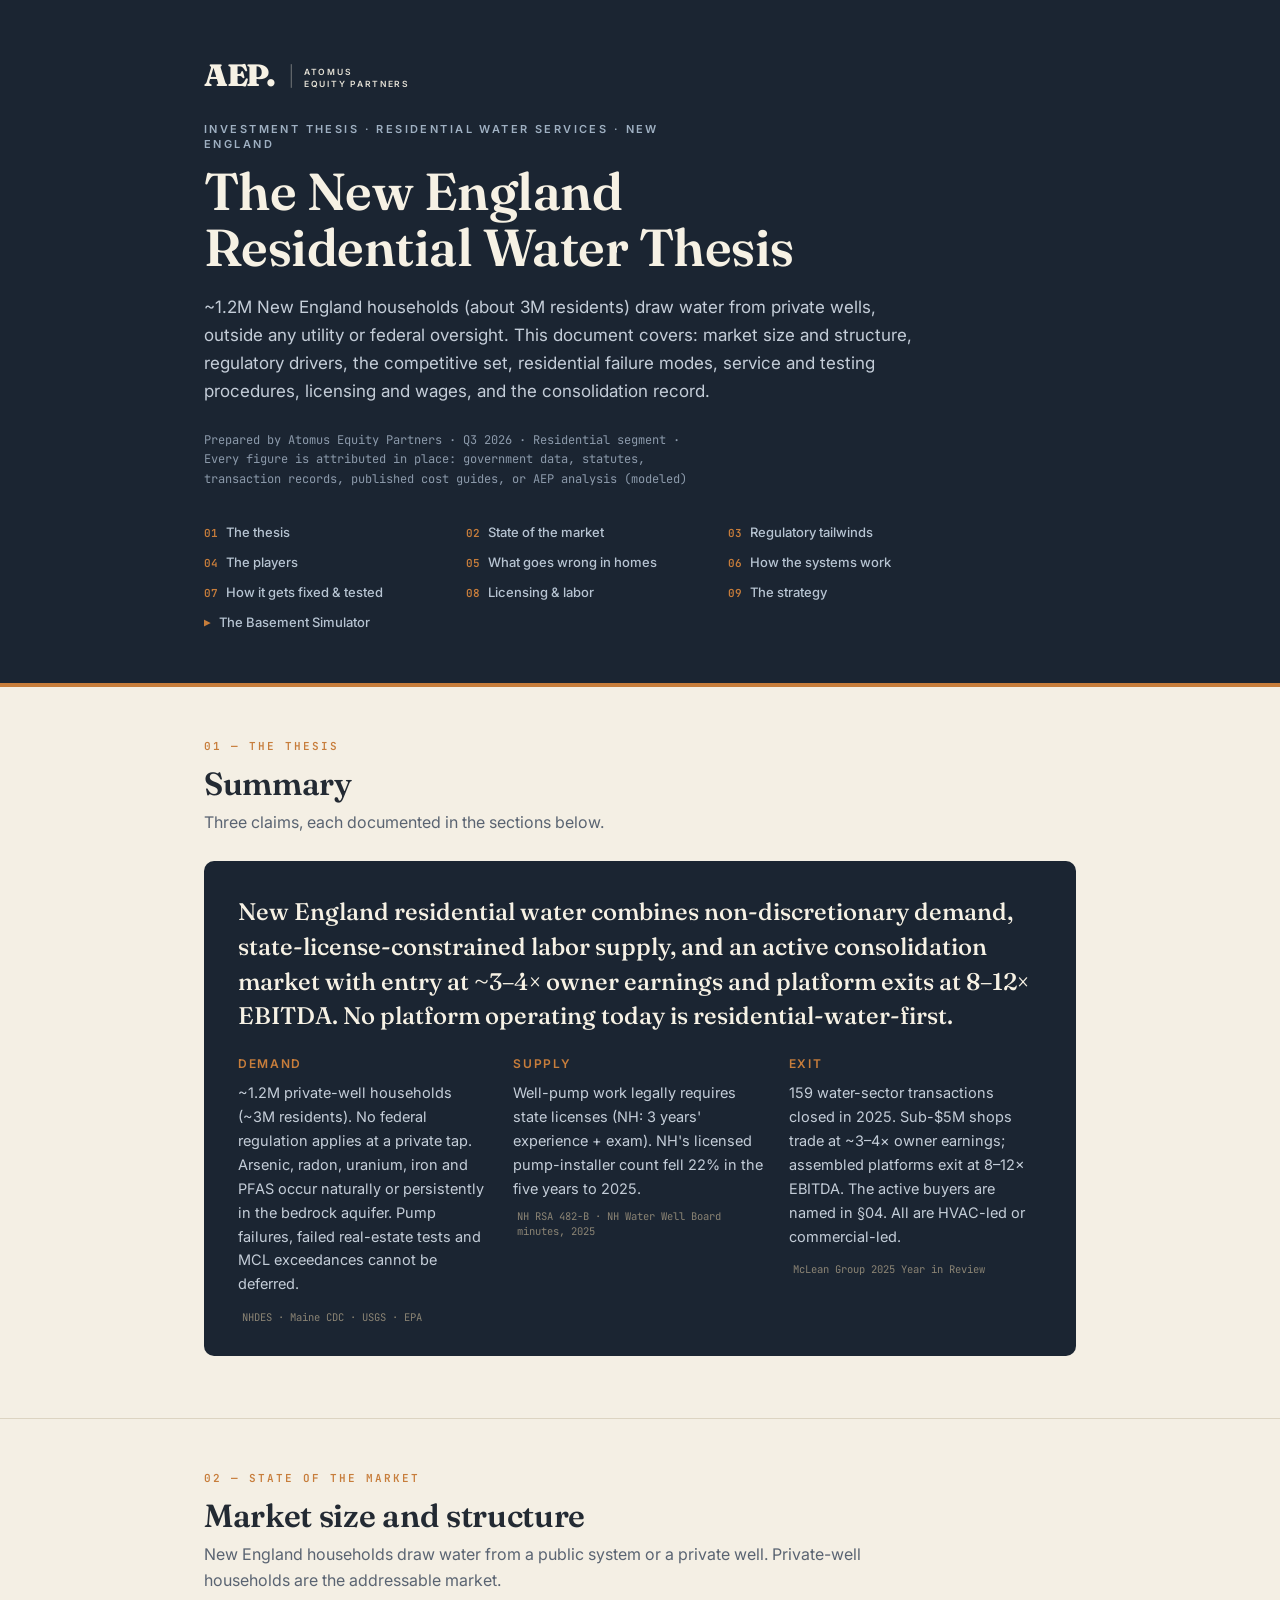
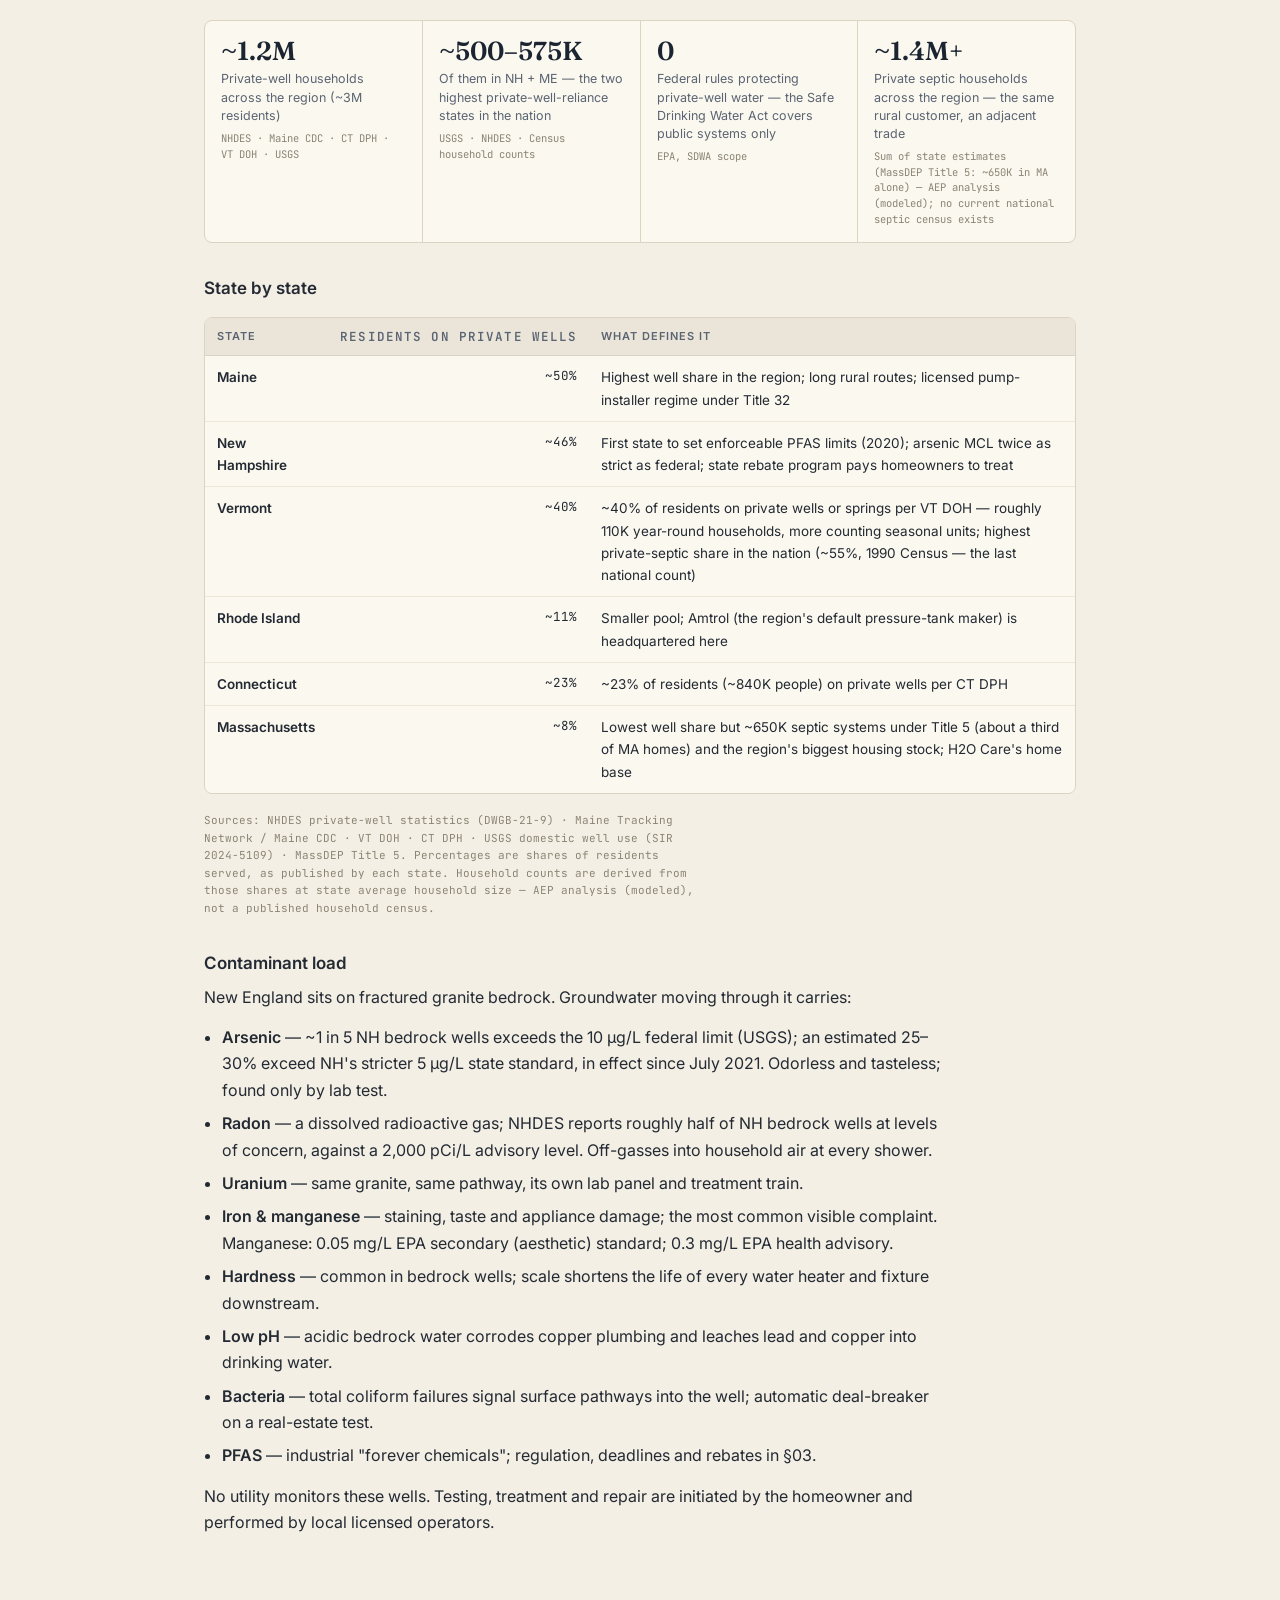
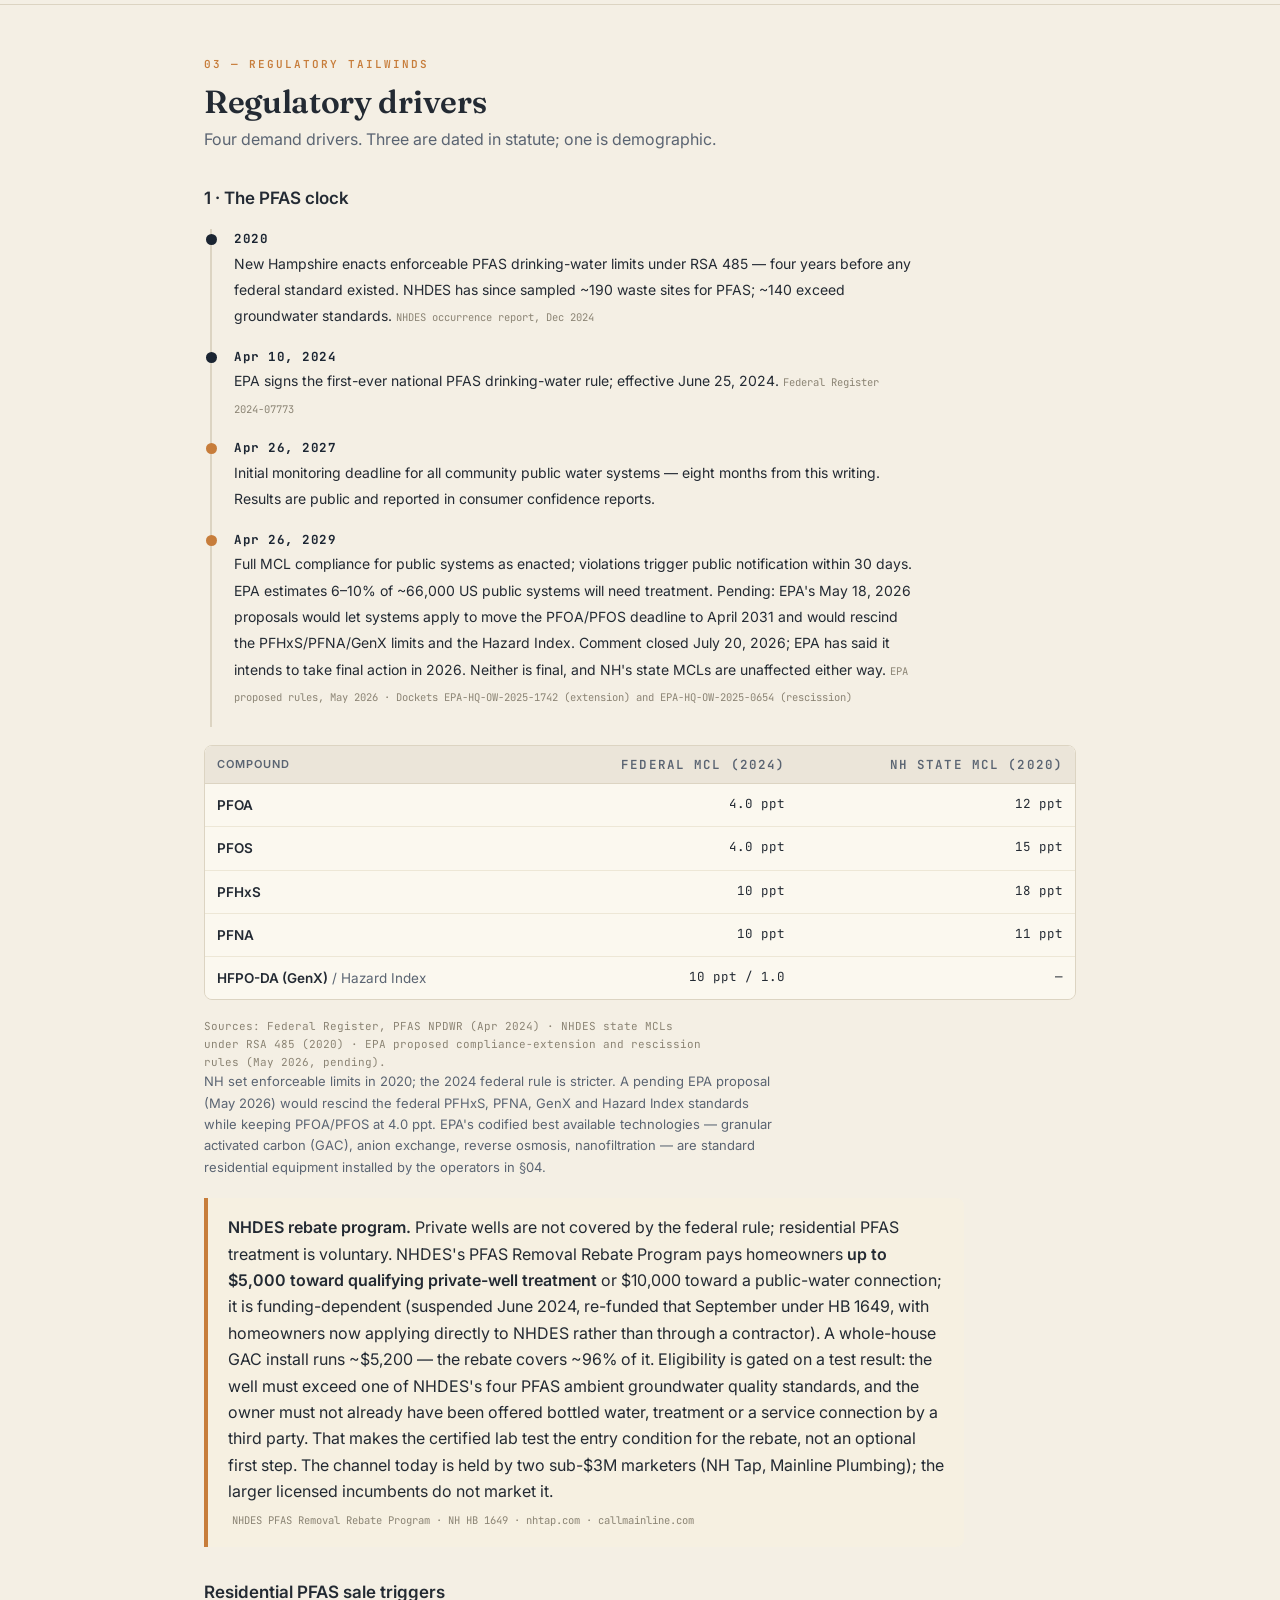
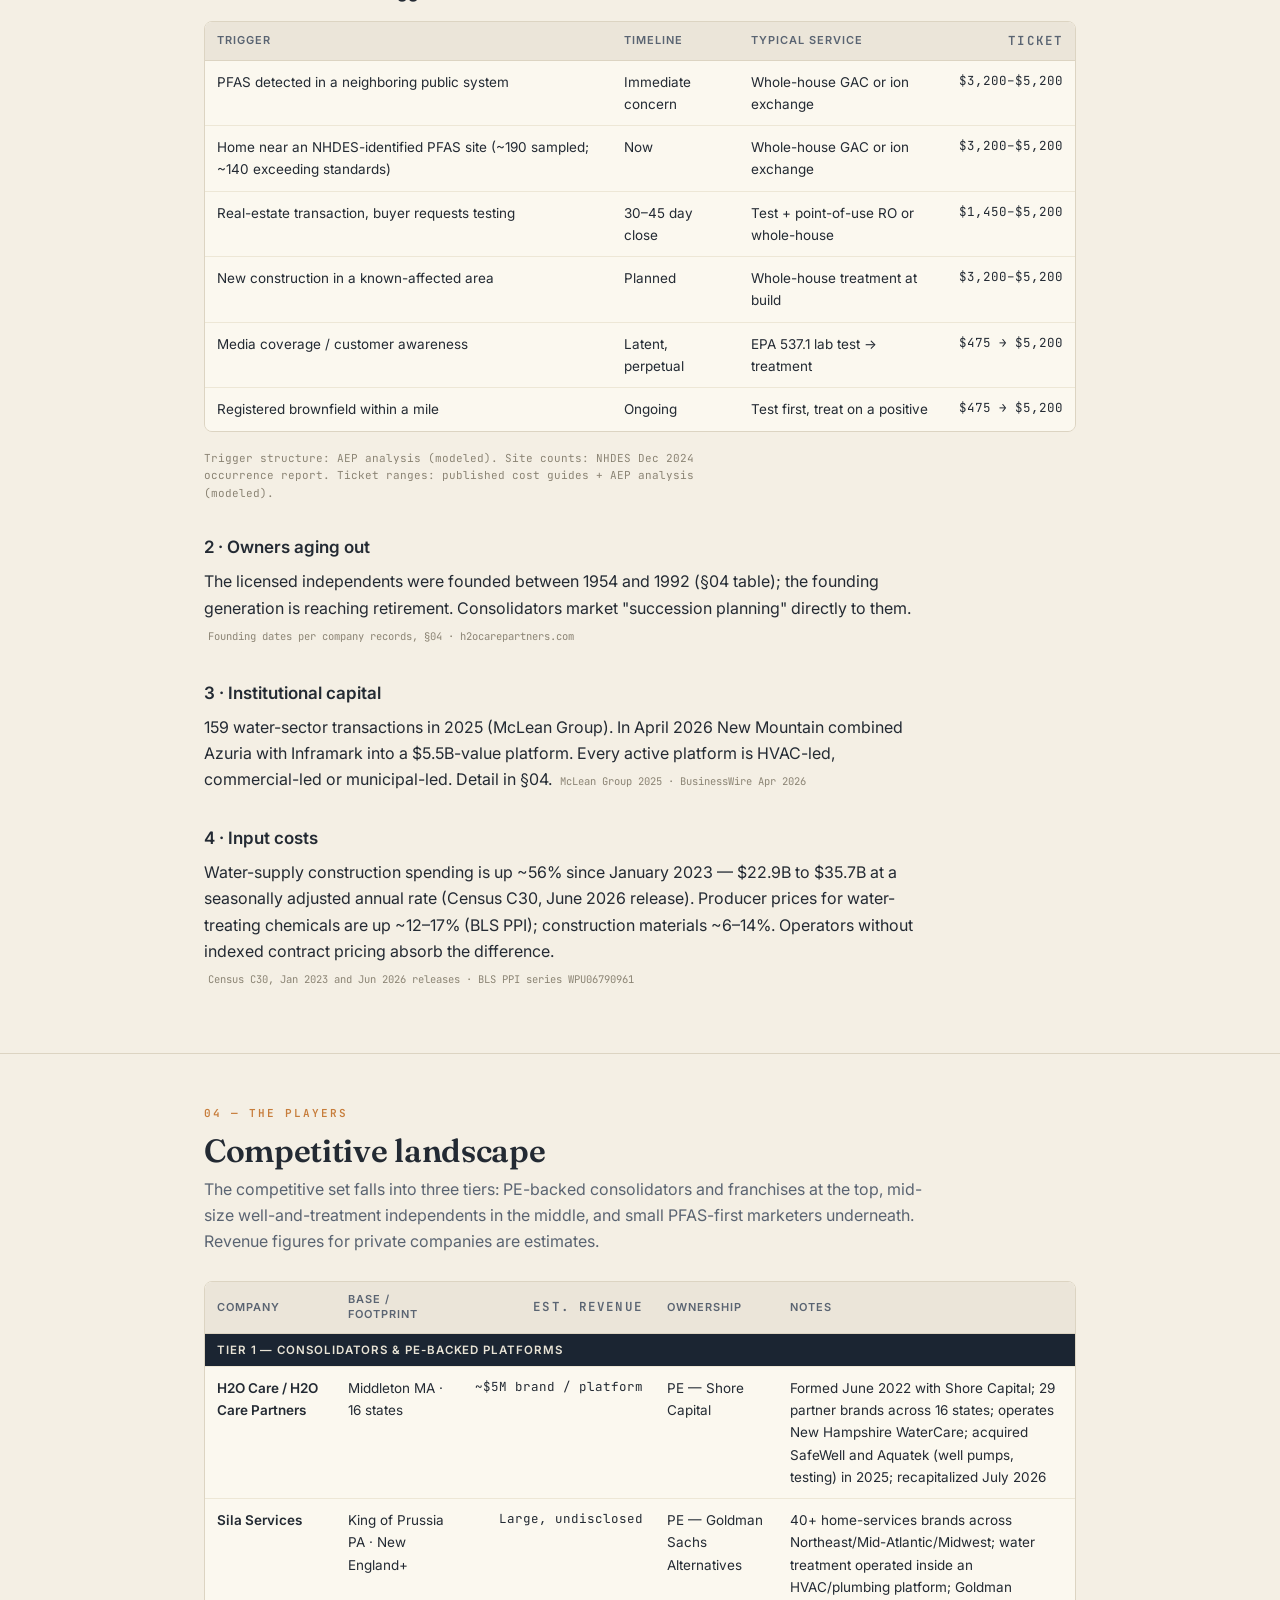
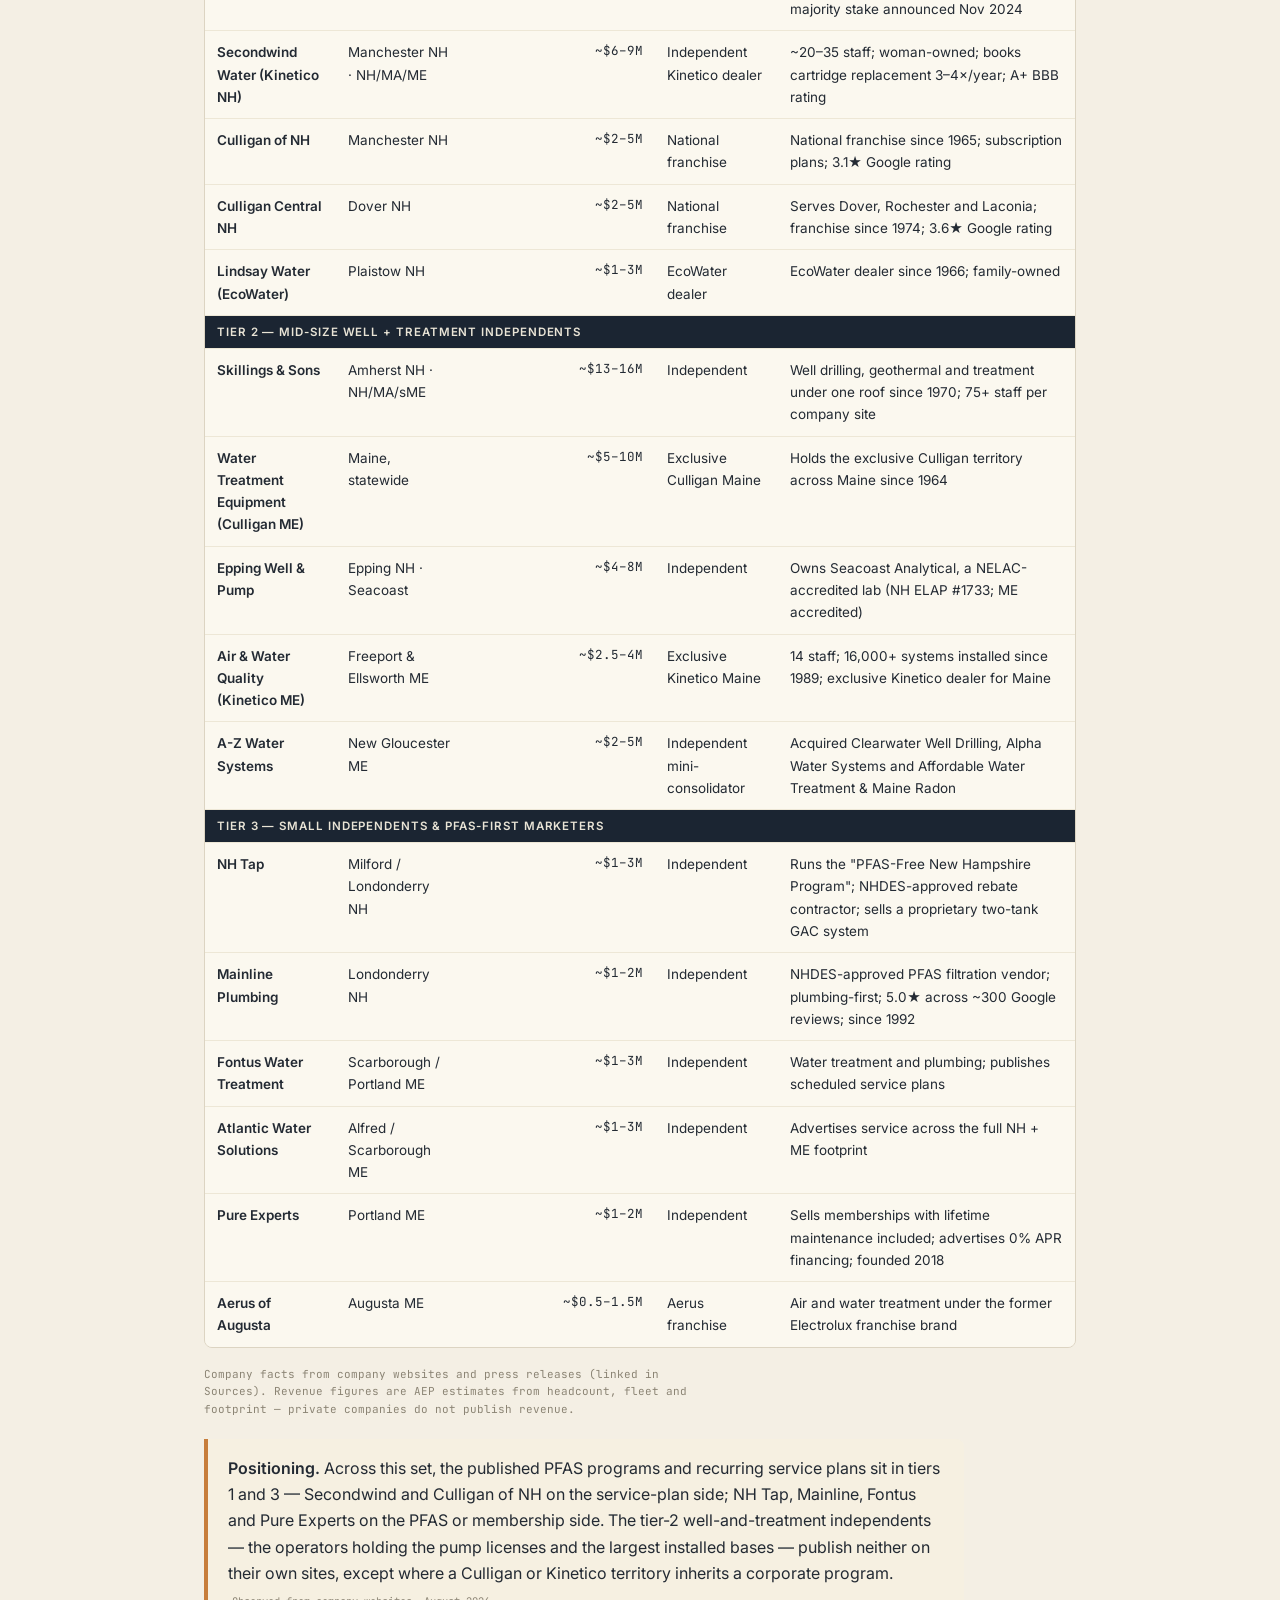
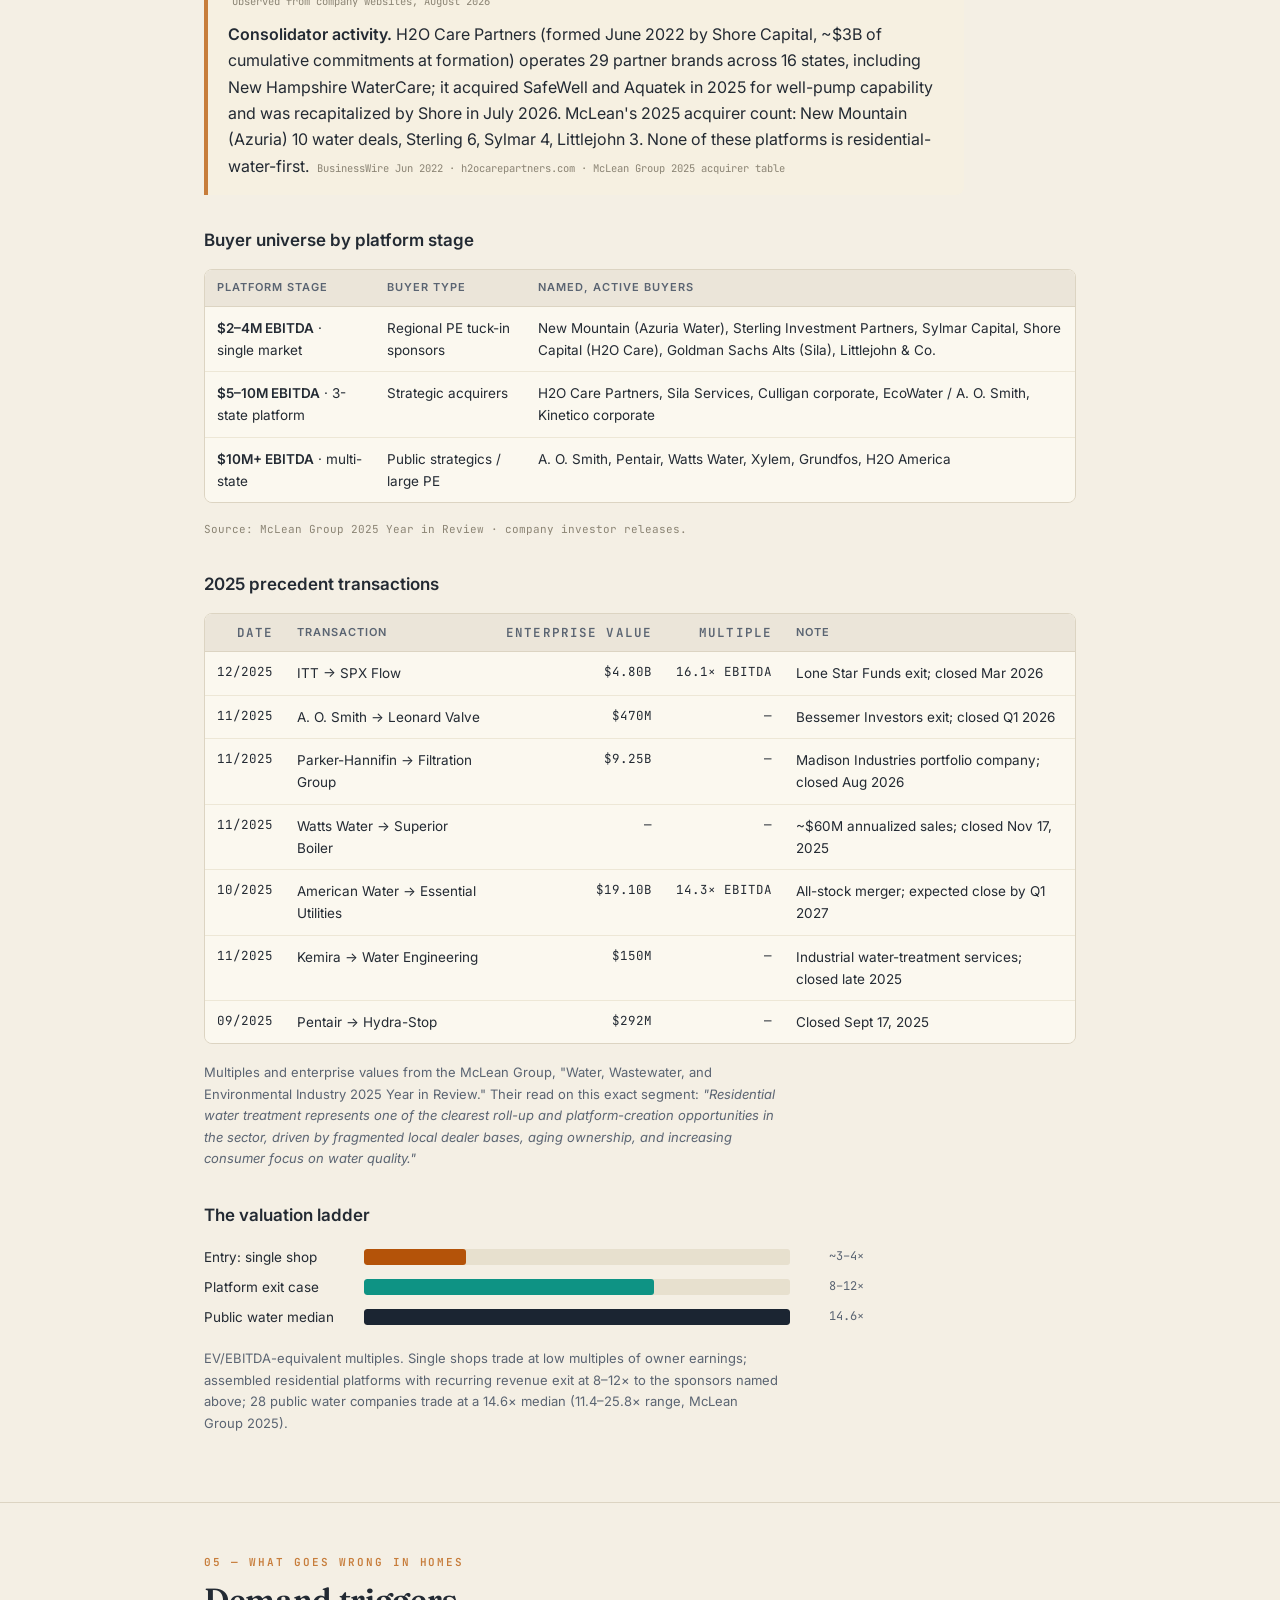
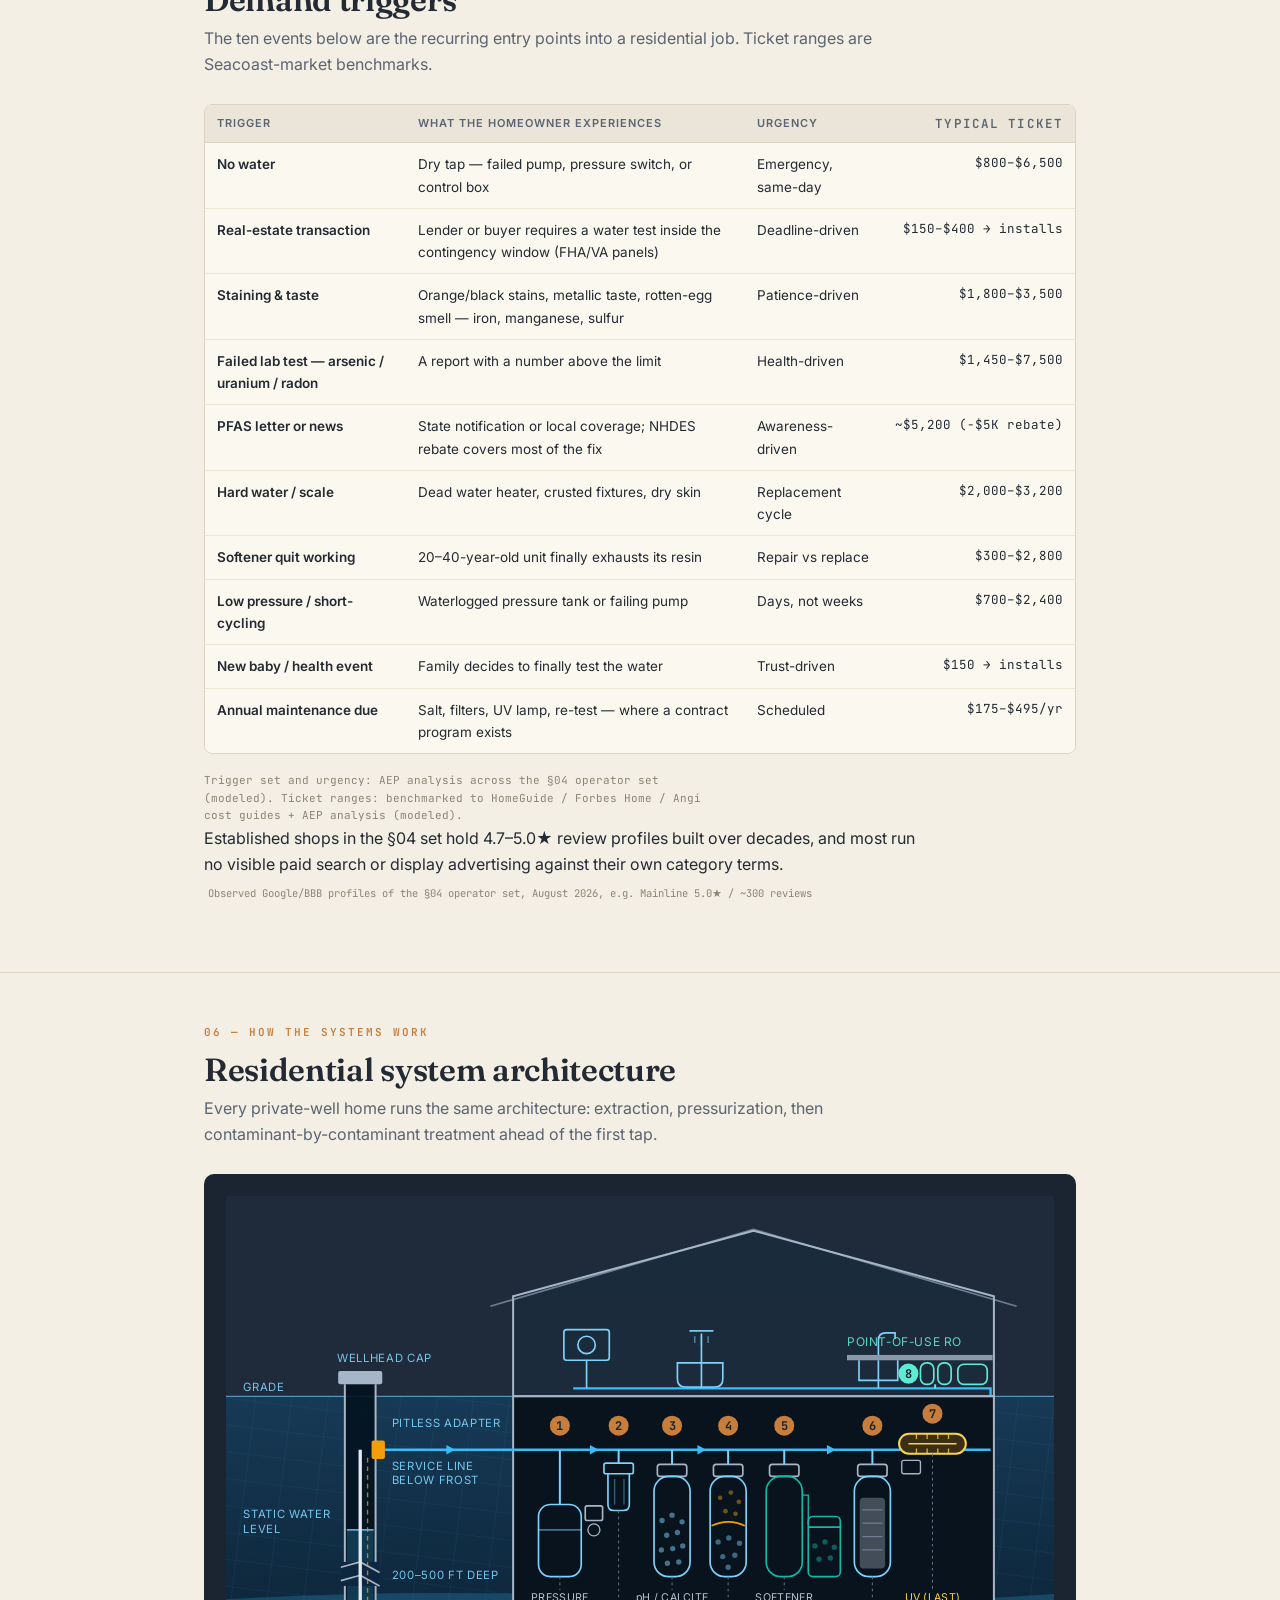
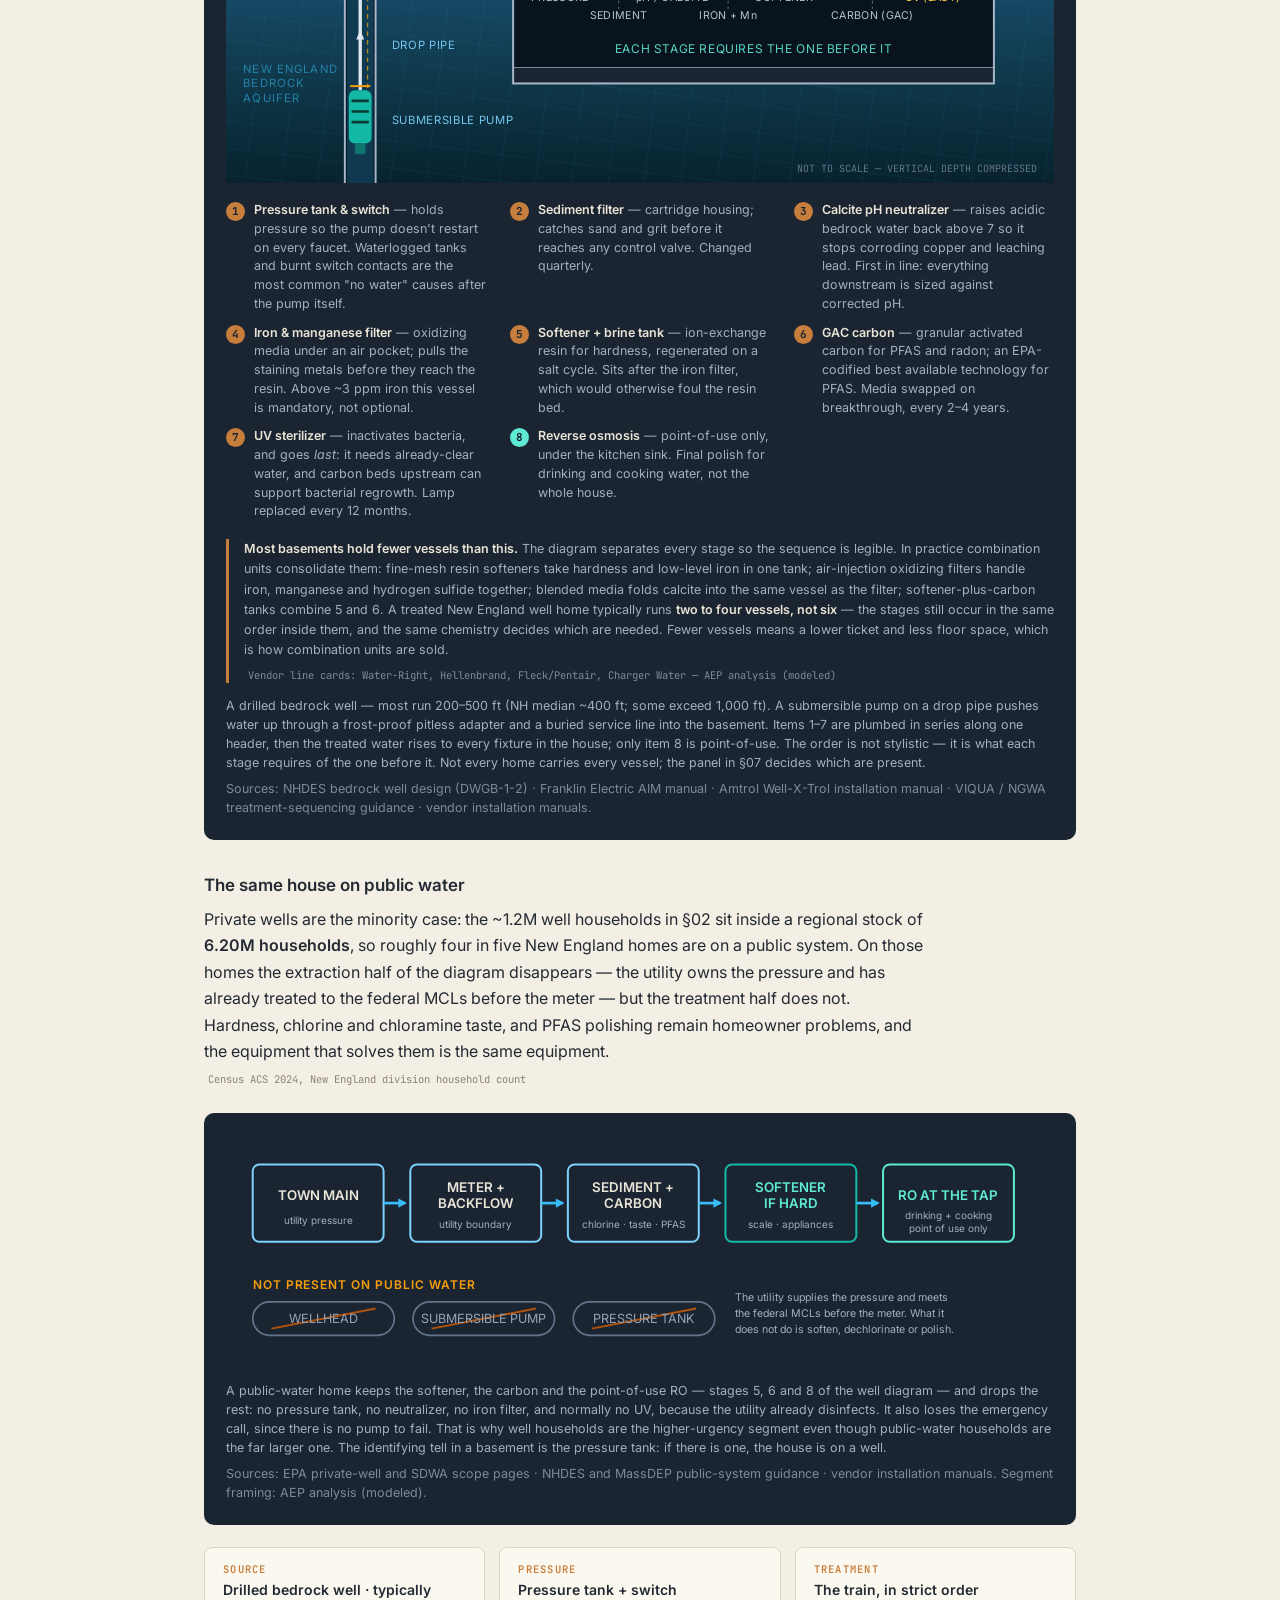
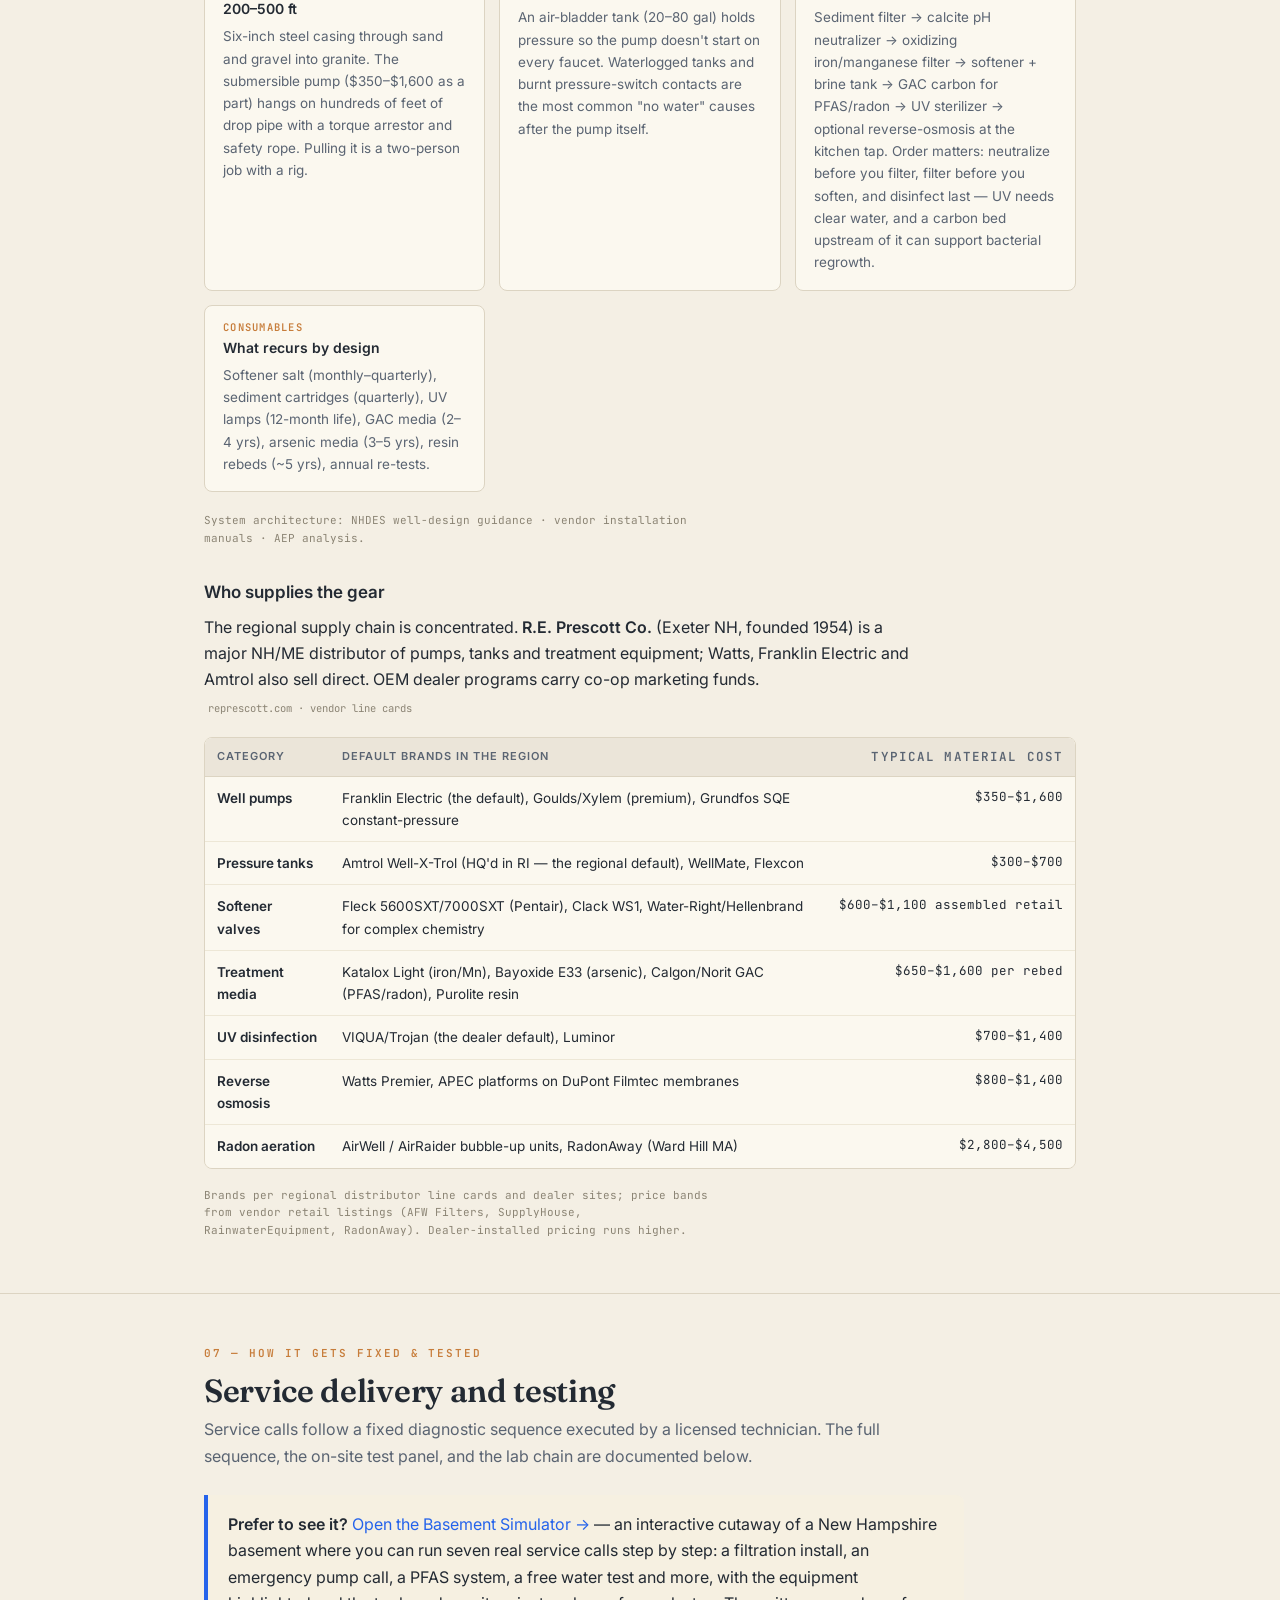
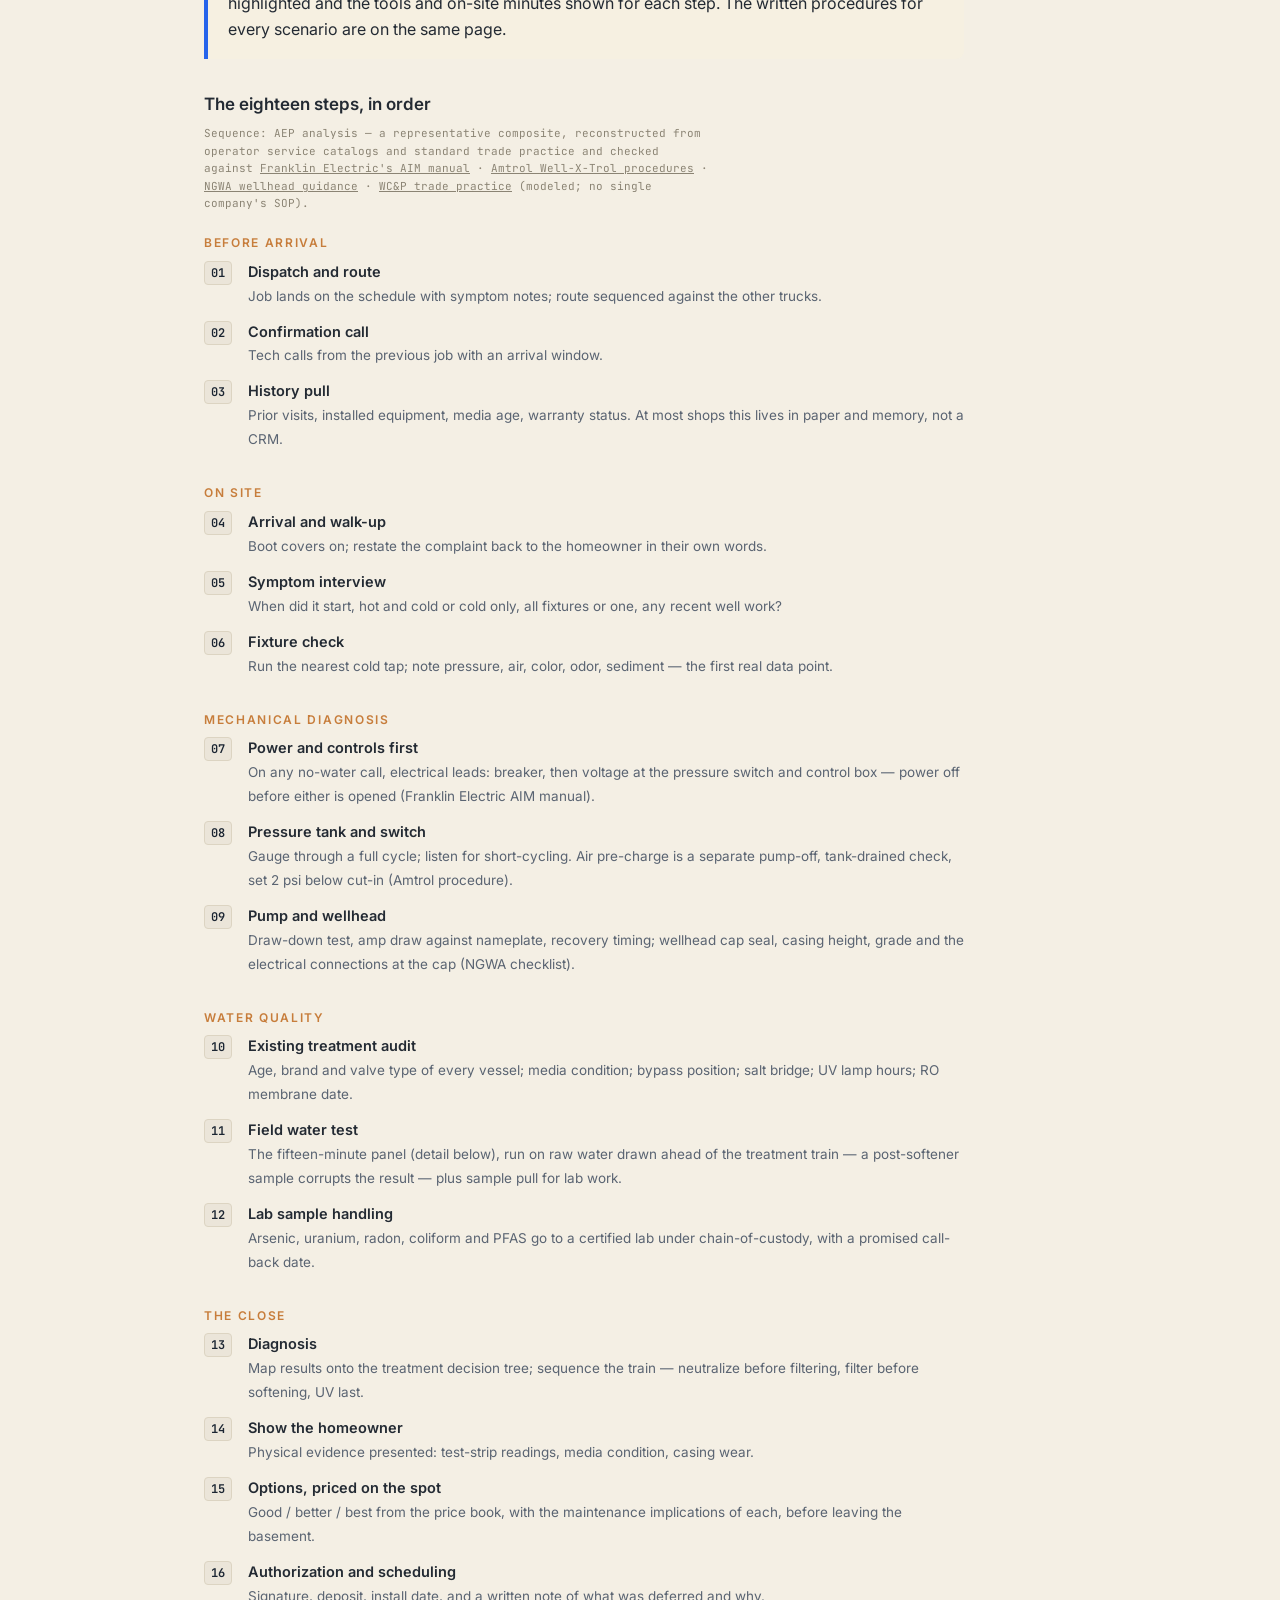
==== commit 1021f3b7: "Rebuild the system diagram; add a public-water companion; correct UV sequencing The §06 cutaway was " ====
--- a/index.html
+++ b/index.html
@@ -92,7 +92,18 @@
 
 .diagram{background:var(--navy);border-radius:10px;padding:22px;margin:22px 0}
 .diagram svg{width:100%;height:auto;display:block}
-.diagram figcaption{color:#9FB0C2;font-size:12.5px;margin-top:12px;line-height:1.5}
+.diagram figcaption{color:#9FB0C2;font-size:12.5px;margin-top:14px;line-height:1.5}
+.dgm-scroll{overflow-x:auto;-webkit-overflow-scrolling:touch}
+.dgm-scroll svg{min-width:780px}
+.dgm-key{list-style:none;margin:18px 0 0;padding:0;display:grid;grid-template-columns:repeat(auto-fit,minmax(238px,1fr));gap:10px 24px}
+.dgm-key li{position:relative;padding-left:28px;font-size:12.5px;line-height:1.5;color:#9FB0C2}
+.dgm-key li b{color:#E9E4D6;font-weight:600}
+.dgm-key li i{position:absolute;left:0;top:1px;width:19px;height:19px;border-radius:50%;background:var(--copper);color:#1B2532;font:700 11px/19px var(--mono);text-align:center;font-style:normal}
+.dgm-key li.pou i{background:#5EEAD4}
+.dgm-note{margin-top:18px;border-left:3px solid var(--copper);padding-left:15px;font-size:12.5px;line-height:1.62;color:#9FB0C2}
+.dgm-note p{margin:0;max-width:100%}
+.dgm-note b{color:#E9E4D6;font-weight:600}
+.dgm-note .src-i{display:block;margin-top:7px;color:#7C8A9B}
 
 .cards{display:grid;grid-template-columns:repeat(auto-fit,minmax(250px,1fr));gap:14px;margin:20px 0}
 .card{background:#FBF8EF;border:1px solid var(--line);border-radius:8px;padding:16px 18px}
@@ -481,89 +492,334 @@
       contaminant-by-contaminant treatment ahead of the first tap.</p>
 
     <figure class="diagram">
-      <svg viewBox="0 60 1200 700" role="img" aria-label="Cutaway of a private-well home water system: drilled well with submersible pump, pressure tank, and basement treatment train">
+      <div class="dgm-scroll">
+      <svg viewBox="0 0 1240 880" role="img" aria-label="Cutaway of a private-well home. A drilled bedrock well with a submersible pump feeds a buried service line through the foundation into the basement, where water passes in order through a pressure tank, sediment filter, calcite pH neutralizer, iron and manganese filter, softener with brine tank, granular activated carbon filter, and finally a UV sterilizer before rising to the fixtures. A point-of-use reverse-osmosis unit sits under the kitchen sink.">
         <defs>
-          <linearGradient id="ground" x1="0" y1="0" x2="0" y2="1">
-            <stop offset="0%" stop-color="#12324f"/><stop offset="100%" stop-color="#071a2c"/>
+          <linearGradient id="d-soil" x1="0" y1="0" x2="0" y2="1">
+            <stop offset="0%" stop-color="#173A56"/><stop offset="100%" stop-color="#061725"/>
           </linearGradient>
-          <linearGradient id="gradWater" x1="0" y1="0" x2="0" y2="1">
-            <stop offset="0%" stop-color="#38BDF8" stop-opacity=".55"/><stop offset="100%" stop-color="#14B8A6" stop-opacity=".2"/>
+          <linearGradient id="d-aq" x1="0" y1="0" x2="0" y2="1">
+            <stop offset="0%" stop-color="#38BDF8" stop-opacity=".22"/><stop offset="100%" stop-color="#14B8A6" stop-opacity=".07"/>
           </linearGradient>
-          <pattern id="bedrock" width="46" height="34" patternUnits="userSpaceOnUse" patternTransform="rotate(6)">
-            <path d="M0 17h46M23 0v34" stroke="#38BDF8" stroke-opacity=".13" stroke-width="1"/>
+          <pattern id="d-rock" width="54" height="40" patternUnits="userSpaceOnUse" patternTransform="rotate(7)">
+            <path d="M0 20h54M27 0v40" stroke="#38BDF8" stroke-opacity=".09" stroke-width="1"/>
           </pattern>
         </defs>
-        <rect x="0" y="250" width="1200" height="510" fill="url(#ground)"/>
-        <rect x="0" y="250" width="1200" height="510" fill="url(#bedrock)"/>
-        <path d="M0 470 Q 300 440 600 470 T 1200 462 L1200 760 L0 760Z" fill="url(#gradWater)"/>
-        <path d="M0 252 Q 200 240 420 250 T 820 246 T 1200 254" stroke="#38BDF8" stroke-opacity=".55" stroke-width="2" fill="none"/>
-        <g stroke="#38BDF8" stroke-opacity=".8" fill="none" stroke-width="2">
-          <path d="M690 252V150l90-58 90 58v102" />
-          <path d="M666 152 780 78l114 74" stroke-opacity=".55"/>
-          <rect x="742" y="196" width="34" height="56"/>
-          <rect x="800" y="188" width="34" height="30"/>
-        </g>
+
+        <!-- ===== sky, ground, aquifer ===== -->
+        <rect x="0" y="0" width="1240" height="300" fill="#243343" fill-opacity=".5"/>
+        <rect x="0" y="300" width="1240" height="580" fill="url(#d-soil)"/>
+        <rect x="0" y="300" width="1240" height="580" fill="url(#d-rock)"/>
+        <path d="M0 604 Q300 586 620 602 T1240 596 L1240 880 L0 880Z" fill="url(#d-aq)"/>
+        <path d="M0 300 H1240" stroke="#7DD3FC" stroke-opacity=".6" stroke-width="2"/>
+
+        <!-- ===== the house ===== -->
+        <path d="M430 300 V150 L790 52 L1150 150 V300 Z" fill="#1B2C3D" fill-opacity=".85"/>
+        <path d="M430 150 L790 52 L1150 150" fill="#1B2C3D" fill-opacity=".55"/>
+        <g fill="none" stroke="#A7B6C6" stroke-width="3">
+          <path d="M430 300 V150 L790 52 L1150 150 V300"/>
+        </g>
+        <path d="M396 165 L790 50 L1184 165" fill="none" stroke="#A7B6C6" stroke-width="2.5" stroke-opacity=".6"/>
+        <path d="M430 300 H1150" stroke="#A7B6C6" stroke-width="3"/>
+
+        <!-- first-floor supply run + fixtures -->
+        <path d="M1145 380 V288 H520" fill="none" stroke="#38BDF8" stroke-width="3.5"/>
+        <path d="M1139 322 l6 -13 l6 13z" fill="#38BDF8"/>
+        <g fill="none" stroke="#7DD3FC" stroke-width="2.5">
+          <!-- laundry -->
+          <path d="M540 288 V246"/>
+          <rect x="506" y="200" width="68" height="46" rx="4"/>
+          <circle cx="540" cy="223" r="13"/>
+          <!-- shower -->
+          <path d="M712 288 V206"/>
+          <path d="M694 202 h36"/>
+          <path d="M702 210 v10 M712 210 v13 M722 210 v10" stroke-opacity=".6" stroke-width="2"/>
+          <path d="M676 250 v24 q0 12 12 12 h44 q12 0 12-12 v-24 z"/>
+          <!-- kitchen sink -->
+          <path d="M977 288 V246"/>
+          <path d="M977 238 V216 q0-11 11-11 h14 v9"/>
+          <path d="M948 246 v30 h58 v-30"/>
+        </g>
+        <rect x="930" y="238" width="218" height="8" fill="#A7B6C6" fill-opacity=".8"/>
+        <!-- point-of-use RO -->
+        <g fill="none" stroke="#5EEAD4" stroke-width="2.5">
+          <path d="M1062 288 V282" stroke-width="3"/>
+          <rect x="1040" y="250" width="20" height="32" rx="9"/>
+          <rect x="1066" y="250" width="20" height="32" rx="9"/>
+          <rect x="1096" y="252" width="44" height="30" rx="9"/>
+        </g>
+
+        <!-- ===== basement cutaway ===== -->
+        <rect x="430" y="300" width="720" height="430" fill="#08131E"/>
+        <rect x="430" y="706" width="720" height="24" fill="#1B2532"/>
+        <rect x="430" y="300" width="720" height="430" fill="none" stroke="#A7B6C6" stroke-width="3"/>
+        <path d="M430 706 H1150" stroke="#A7B6C6" stroke-width="1.5" stroke-opacity=".7"/>
+
+        <!-- ===== the well ===== -->
         <g>
-          <rect x="666" y="252" width="228" height="118" fill="#1B2532" fill-opacity=".55" stroke="#38BDF8" stroke-opacity=".35"/>
-          <g fill="none" stroke="#14B8A6" stroke-width="2">
-            <rect x="686" y="276" width="30" height="82" rx="14"/>
-            <rect x="726" y="276" width="30" height="82" rx="14"/>
-            <rect x="766" y="290" width="26" height="68" rx="12"/>
+          <rect x="178" y="282" width="46" height="598" fill="#04121f" fill-opacity=".9"/>
+          <rect x="181" y="500" width="40" height="380" fill="#38BDF8" fill-opacity=".22"/>
+          <path d="M181 500 H221" stroke="#7DD3FC" stroke-width="2"/>
+          <line x1="178" y1="282" x2="178" y2="880" stroke="#A7B6C6" stroke-width="3"/>
+          <line x1="224" y1="282" x2="224" y2="880" stroke="#A7B6C6" stroke-width="3"/>
+          <rect x="168" y="262" width="66" height="20" rx="3" fill="#A7B6C6"/>
+          <rect x="172" y="548" width="58" height="36" fill="#0E2740"/>
+          <path d="M172 556 L201 548 L230 564 M172 576 L201 568 L230 584" fill="none" stroke="#A7B6C6" stroke-width="2.5"/>
+          <line x1="201" y1="380" x2="201" y2="740" stroke="#E2E8F0" stroke-width="5"/>
+          <line x1="212" y1="392" x2="212" y2="740" stroke="#F59E0B" stroke-width="2" stroke-opacity=".75" stroke-dasharray="7 6"/>
+          <path d="M195 664 l6 -14 l6 14z" fill="#E2E8F0"/>
+          <g>
+            <rect x="184" y="740" width="34" height="80" rx="9" fill="#14B8A6"/>
+            <path d="M188 756h26M188 772h26M188 788h26" stroke="#0B3B37" stroke-width="4"/>
+            <rect x="193" y="820" width="16" height="16" rx="4" fill="#0F766E"/>
           </g>
-          <g stroke="#F59E0B" stroke-width="2" fill="none">
-            <rect x="800" y="300" width="52" height="14" rx="7"/>
-            <path d="M806 307h40" stroke-dasharray="4 4"/>
+          <path d="M186 734h30" stroke="#F59E0B" stroke-width="3"/>
+          <rect x="218" y="366" width="20" height="28" rx="3" fill="#F59E0B"/>
+          <path d="M238 380 H430" stroke="#38BDF8" stroke-width="4"/>
+          <path d="M330 373 l13 7 l-13 7z" fill="#38BDF8"/>
+        </g>
+
+        <!-- ===== basement header line ===== -->
+        <path d="M430 380 H1145" stroke="#38BDF8" stroke-width="4"/>
+        <path d="M545 373 l13 7 l-13 7z" fill="#38BDF8"/>
+        <path d="M706 373 l13 7 l-13 7z" fill="#38BDF8"/>
+        <path d="M900 373 l13 7 l-13 7z" fill="#38BDF8"/>
+
+        <!-- ===== equipment, in flow order ===== -->
+        <!-- 1 pressure tank -->
+        <g fill="none" stroke="#7DD3FC" stroke-width="2.5">
+          <path d="M500 380 V462" stroke-width="3"/>
+          <rect x="468" y="462" width="64" height="108" rx="18"/>
+          <path d="M468 500 H532" stroke-opacity=".5"/>
+          <rect x="538" y="464" width="26" height="22" rx="3" stroke="#A7B6C6"/>
+          <circle cx="551" cy="500" r="9" stroke="#A7B6C6" stroke-width="2"/>
+        </g>
+        <!-- 2 sediment filter -->
+        <g fill="none" stroke="#7DD3FC" stroke-width="2.5">
+          <path d="M588 380 V400" stroke-width="3"/>
+          <rect x="566" y="400" width="44" height="16" rx="3"/>
+          <path d="M572 416 v46 q0 9 9 9 h14 q9 0 9-9 v-46"/>
+          <path d="M582 424 v38 M596 424 v38" stroke-opacity=".4" stroke-width="2"/>
+        </g>
+        <!-- 3 calcite neutralizer : granular media -->
+        <g fill="none" stroke="#7DD3FC" stroke-width="2.5">
+          <path d="M668 380 V402" stroke-width="3"/>
+          <rect x="646" y="402" width="44" height="18" rx="4" stroke="#A7B6C6"/>
+          <rect x="641" y="420" width="54" height="150" rx="22"/>
+        </g>
+        <g fill="#7DD3FC" fill-opacity=".5">
+          <circle cx="653" cy="486" r="4"/><circle cx="668" cy="478" r="4"/><circle cx="683" cy="488" r="4"/>
+          <circle cx="660" cy="508" r="4"/><circle cx="676" cy="504" r="4"/><circle cx="652" cy="530" r="4"/>
+          <circle cx="669" cy="528" r="4"/><circle cx="684" cy="524" r="4"/><circle cx="661" cy="550" r="4"/><circle cx="678" cy="548" r="4"/>
+        </g>
+        <!-- 4 iron / manganese : air pocket over media -->
+        <g fill="none" stroke="#7DD3FC" stroke-width="2.5">
+          <path d="M752 380 V402" stroke-width="3"/>
+          <rect x="730" y="402" width="44" height="18" rx="4" stroke="#A7B6C6"/>
+          <rect x="725" y="420" width="54" height="150" rx="22"/>
+          <path d="M727 494 q26 -12 50 0" stroke="#F59E0B" stroke-width="2.5"/>
+        </g>
+        <g fill="#F59E0B" fill-opacity=".45">
+          <circle cx="740" cy="452" r="3.5"/><circle cx="756" cy="444" r="3.5"/><circle cx="768" cy="458" r="3.5"/>
+          <circle cx="748" cy="472" r="3.5"/><circle cx="763" cy="476" r="3.5"/>
+        </g>
+        <g fill="#7DD3FC" fill-opacity=".45">
+          <circle cx="737" cy="518" r="4"/><circle cx="753" cy="512" r="4"/><circle cx="769" cy="520" r="4"/>
+          <circle cx="744" cy="540" r="4"/><circle cx="762" cy="538" r="4"/><circle cx="752" cy="556" r="4"/>
+        </g>
+        <!-- 5 softener + brine tank -->
+        <g fill="none" stroke="#14B8A6" stroke-width="2.5">
+          <path d="M836 380 V402" stroke="#7DD3FC" stroke-width="3"/>
+          <rect x="814" y="402" width="44" height="18" rx="4" stroke="#A7B6C6"/>
+          <rect x="809" y="420" width="54" height="150" rx="22"/>
+          <rect x="872" y="480" width="48" height="90" rx="7"/>
+          <path d="M872 496 H920"/>
+          <path d="M863 448 H872 V492" stroke-width="2"/>
+        </g>
+        <g fill="#14B8A6" fill-opacity=".45">
+          <circle cx="882" cy="524" r="4"/><circle cx="897" cy="518" r="4"/><circle cx="911" cy="526" r="4"/>
+          <circle cx="888" cy="544" r="4"/><circle cx="905" cy="542" r="4"/>
+        </g>
+        <!-- 6 GAC carbon -->
+        <g fill="none" stroke="#7DD3FC" stroke-width="2.5">
+          <path d="M968 380 V402" stroke-width="3"/>
+          <rect x="946" y="402" width="44" height="18" rx="4" stroke="#A7B6C6"/>
+          <rect x="941" y="420" width="54" height="150" rx="22"/>
+        </g>
+        <g fill="#CBD5E1" fill-opacity=".3">
+          <rect x="949" y="452" width="38" height="106" rx="6"/>
+        </g>
+        <g stroke="#94A3B8" stroke-opacity=".55" stroke-width="2">
+          <path d="M953 470 h30 M953 490 h30 M953 510 h30 M953 530 h30"/>
+        </g>
+        <!-- 7 UV sterilizer, last in line -->
+        <g>
+          <rect x="1008" y="356" width="100" height="30" rx="15" fill="#3B2E12" stroke="#FCD34D" stroke-width="3"/>
+          <path d="M1022 371 h72" stroke="#FCD34D" stroke-width="2.5"/>
+          <g stroke="#FCD34D" stroke-width="2" stroke-opacity=".8">
+            <path d="M1034 364 v-8 M1050 364 v-8 M1066 364 v-8 M1082 364 v-8"/>
+            <path d="M1034 378 v8 M1050 378 v8 M1066 378 v8 M1082 378 v8"/>
           </g>
-          <g fill="none" stroke="#38BDF8" stroke-width="2">
-            <rect x="856" y="286" width="30" height="72" rx="15"/>
+          <rect x="1012" y="396" width="28" height="20" rx="3" fill="none" stroke="#A7B6C6" stroke-width="2"/>
+        </g>
+
+        <!-- ===== numbered badges ===== -->
+        <g font-family="'JetBrains Mono', monospace" font-size="18" font-weight="700" text-anchor="middle">
+          <g fill="#C77D3B">
+            <circle cx="500" cy="344" r="15"/><circle cx="588" cy="344" r="15"/><circle cx="668" cy="344" r="15"/>
+            <circle cx="752" cy="344" r="15"/><circle cx="836" cy="344" r="15"/><circle cx="968" cy="344" r="15"/>
+            <circle cx="1058" cy="326" r="15"/>
           </g>
-          <path d="M640 340h46M716 300h10M756 300h10M792 307h8M852 307h4M886 322h10" stroke="#38BDF8" stroke-opacity=".7" stroke-width="2"/>
-          <path d="M640 340V318h46" stroke="#38BDF8" stroke-opacity=".7" stroke-width="2" fill="none"/>
-        </g>
-        <path d="M330 318 H 640" stroke="#38BDF8" stroke-width="3" fill="none" stroke-opacity=".85"/>
-        <path d="M330 318 V 300" stroke="#38BDF8" stroke-width="3" fill="none" stroke-opacity=".85"/>
-        <g>
-          <rect x="300" y="214" width="60" height="546" fill="#04121f" fill-opacity=".7"/>
-          <line x1="300" y1="214" x2="300" y2="760" stroke="#94A3B8" stroke-width="3"/>
-          <line x1="360" y1="214" x2="360" y2="760" stroke="#94A3B8" stroke-width="3"/>
-          <rect x="292" y="200" width="76" height="16" rx="4" fill="#94A3B8"/>
-          <g>
-            <rect x="352" y="296" width="18" height="26" fill="#F59E0B" fill-opacity=".85"/>
-            <text x="378" y="292" fill="#F59E0B" font-size="15" font-family="Inter, sans-serif" letter-spacing=".08em">PITLESS ADAPTER</text>
+          <circle cx="1022" cy="266" r="15" fill="#5EEAD4"/>
+          <g fill="#1B2532">
+            <text x="500" y="351">1</text><text x="588" y="351">2</text><text x="668" y="351">3</text>
+            <text x="752" y="351">4</text><text x="836" y="351">5</text><text x="968" y="351">6</text>
+            <text x="1058" y="333">7</text><text x="1022" y="273">8</text>
           </g>
-          <rect x="303" y="470" width="54" height="290" fill="#38BDF8" fill-opacity=".22"/>
-          <line x1="330" y1="310" x2="330" y2="628" stroke="#CBD5E1" stroke-width="5"/>
-          <g>
-            <rect x="314" y="628" width="32" height="86" rx="8" fill="#14B8A6"/>
-            <rect x="318" y="640" width="24" height="6" fill="#1B2532" fill-opacity=".5"/>
-            <rect x="318" y="654" width="24" height="6" fill="#1B2532" fill-opacity=".5"/>
-            <rect x="318" y="668" width="24" height="6" fill="#1B2532" fill-opacity=".5"/>
-            <rect x="322" y="714" width="16" height="18" rx="4" fill="#0f766e"/>
+        </g>
+
+        <!-- ===== staggered equipment labels ===== -->
+        <g stroke="#64748B" stroke-width="1.5" stroke-dasharray="4 5">
+          <path d="M500 570 V590"/><path d="M668 570 V590"/><path d="M836 570 V590"/><path d="M1058 386 V590"/>
+          <path d="M588 471 V618"/><path d="M752 570 V618"/><path d="M968 570 V618"/>
+        </g>
+        <g font-family="Inter, sans-serif" font-size="16" letter-spacing=".03em" fill="#B7C4D2" text-anchor="middle">
+          <text x="500" y="606">PRESSURE</text>
+          <text x="668" y="606">pH / CALCITE</text>
+          <text x="836" y="606">SOFTENER</text>
+          <text x="1058" y="606" fill="#FCD34D">UV (LAST)</text>
+          <text x="588" y="634">SEDIMENT</text>
+          <text x="752" y="634">IRON + Mn</text>
+          <text x="968" y="634">CARBON (GAC)</text>
+        </g>
+
+        <!-- ===== labels ===== -->
+        <g font-family="Inter, sans-serif" font-size="17" letter-spacing=".06em" fill="#7DD3FC" fill-opacity=".92">
+          <text x="26" y="292">GRADE</text>
+          <text x="26" y="482">STATIC WATER</text><text x="26" y="504">LEVEL</text>
+          <text x="248" y="346">PITLESS ADAPTER</text>
+          <text x="248" y="410">SERVICE LINE</text><text x="248" y="432">BELOW FROST</text>
+          <text x="248" y="574">200–500 FT DEEP</text>
+          <text x="248" y="678">DROP PIPE</text>
+          <text x="248" y="790">SUBMERSIBLE PUMP</text>
+          <text x="166" y="248">WELLHEAD CAP</text>
+        </g>
+        <g font-family="Inter, sans-serif" font-size="17" letter-spacing=".1em" fill="#38BDF8" fill-opacity=".55">
+          <text x="26" y="714">NEW ENGLAND</text><text x="26" y="736">BEDROCK</text><text x="26" y="758">AQUIFER</text>
+        </g>
+        <text x="790" y="684" font-family="Inter, sans-serif" font-size="18" letter-spacing=".05em" fill="#5EEAD4" fill-opacity=".9" text-anchor="middle">EACH STAGE REQUIRES THE ONE BEFORE IT</text>
+        <text x="930" y="224" font-family="Inter, sans-serif" font-size="18" letter-spacing=".05em" fill="#5EEAD4" fill-opacity=".9">POINT-OF-USE RO</text>
+        <text x="1214" y="862" font-family="'JetBrains Mono', monospace" font-size="15" fill="#64748B" text-anchor="end">NOT TO SCALE — VERTICAL DEPTH COMPRESSED</text>
+      </svg>
+      </div>
+
+      <ol class="dgm-key">
+        <li><i>1</i><b>Pressure tank &amp; switch</b> — holds pressure so the pump doesn't restart on every faucet. Waterlogged tanks and burnt switch contacts are the most common "no water" causes after the pump itself.</li>
+        <li><i>2</i><b>Sediment filter</b> — cartridge housing; catches sand and grit before it reaches any control valve. Changed quarterly.</li>
+        <li><i>3</i><b>Calcite pH neutralizer</b> — raises acidic bedrock water back above 7 so it stops corroding copper and leaching lead. First in line: everything downstream is sized against corrected pH.</li>
+        <li><i>4</i><b>Iron &amp; manganese filter</b> — oxidizing media under an air pocket; pulls the staining metals before they reach the resin. Above ~3 ppm iron this vessel is mandatory, not optional.</li>
+        <li><i>5</i><b>Softener + brine tank</b> — ion-exchange resin for hardness, regenerated on a salt cycle. Sits after the iron filter, which would otherwise foul the resin bed.</li>
+        <li><i>6</i><b>GAC carbon</b> — granular activated carbon for PFAS and radon; an EPA-codified best available technology for PFAS. Media swapped on breakthrough, every 2–4 years.</li>
+        <li><i>7</i><b>UV sterilizer</b> — inactivates bacteria, and goes <em>last</em>: it needs already-clear water, and carbon beds upstream can support bacterial regrowth. Lamp replaced every 12 months.</li>
+        <li class="pou"><i>8</i><b>Reverse osmosis</b> — point-of-use only, under the kitchen sink. Final polish for drinking and cooking water, not the whole house.</li>
+      </ol>
+
+      <div class="dgm-note">
+        <p><b>Most basements hold fewer vessels than this.</b> The diagram separates every stage so the sequence is
+        legible. In practice combination units consolidate them: fine-mesh resin softeners take hardness and low-level
+        iron in one tank; air-injection oxidizing filters handle iron, manganese and hydrogen sulfide together; blended
+        media folds calcite into the same vessel as the filter; softener-plus-carbon tanks combine 5 and 6. A treated New
+        England well home typically runs <b>two to four vessels, not six</b> — the stages still occur in the same order
+        inside them, and the same chemistry decides which are needed. Fewer vessels means a lower ticket and less floor
+        space, which is how combination units are sold. <em class="src-i">Vendor line cards: Water-Right, Hellenbrand,
+        Fleck/Pentair, Charger Water — AEP analysis (modeled)</em></p>
+      </div>
+
+      <figcaption>A drilled bedrock well — most run 200–500 ft (NH median ~400 ft; some exceed 1,000 ft). A submersible pump on a drop pipe
+        pushes water up through a frost-proof pitless adapter and a buried service line into the basement. Items 1–7 are plumbed in
+        series along one header, then the treated water rises to every fixture in the house; only item 8 is point-of-use. The order is
+        not stylistic — it is what each stage requires of the one before it. Not every home carries every vessel; the panel in §07
+        decides which are present.
+        <span style="display:block;margin-top:8px;color:#7C8A9B">Sources: NHDES bedrock well design (DWGB-1-2) · Franklin Electric AIM manual · Amtrol Well-X-Trol installation manual · VIQUA / NGWA treatment-sequencing guidance · vendor installation manuals.</span></figcaption>
+    </figure>
+
+    <h3>The same house on public water</h3>
+    <p>Private wells are the minority case: the ~1.2M well households in §02 sit inside a regional stock of
+      <strong>6.20M households</strong>, so roughly four in five New England homes are on a public system. On those homes the
+      extraction half of the diagram disappears — the utility owns the pressure and has already treated to the federal
+      MCLs before the meter — but the treatment half does not. Hardness, chlorine and chloramine taste, and PFAS
+      polishing remain homeowner problems, and the equipment that solves them is the same equipment.
+      <em class="src-i">Census ACS 2024, New England division household count</em></p>
+
+    <figure class="diagram">
+      <div class="dgm-scroll">
+      <svg viewBox="0 0 1240 350" role="img" aria-label="Public-water flow: town main to meter and backflow preventer, then sediment and carbon filtration, softener if the water is hard, and point-of-use reverse osmosis. The wellhead, submersible pump and pressure tank are not present on public water.">
+        <g text-anchor="middle" font-family="Inter, sans-serif">
+          <g fill="none" stroke="#7DD3FC" stroke-width="3">
+            <rect x="40" y="44" width="196" height="116" rx="10"/>
+            <rect x="276" y="44" width="196" height="116" rx="10"/>
+            <rect x="512" y="44" width="196" height="116" rx="10"/>
+            <rect x="748" y="44" width="196" height="116" rx="10" stroke="#14B8A6"/>
+            <rect x="984" y="44" width="196" height="116" rx="10" stroke="#5EEAD4"/>
           </g>
-          <path d="M312 618h36" stroke="#F59E0B" stroke-width="3"/>
-        </g>
-        <g font-family="Inter, sans-serif" font-size="14" letter-spacing=".12em" fill="#7DD3FC" fill-opacity=".85">
-          <text x="120" y="242">GRADE</text>
-          <text x="120" y="462">STATIC WATER LEVEL</text>
-          <text x="380" y="672">SUBMERSIBLE PUMP</text>
-          <text x="380" y="352">DROP PIPE</text>
-          <text x="916" y="300">PRESSURE TANK</text>
-          <text x="686" y="392" fill="#5EEAD4">TREATMENT TRAIN</text>
-          <text x="800" y="336" fill="#FCD34D">UV</text>
-        </g>
-        <g font-family="Inter, sans-serif" font-size="12" letter-spacing=".18em" fill="#38BDF8" fill-opacity=".55">
-          <text x="120" y="560">NEW ENGLAND BEDROCK AQUIFER</text>
+          <g stroke="#38BDF8" stroke-width="4" fill="#38BDF8">
+            <path d="M236 102 H268"/><path d="M258 95 l13 7 l-13 7z" stroke="none"/>
+            <path d="M472 102 H504"/><path d="M494 95 l13 7 l-13 7z" stroke="none"/>
+            <path d="M708 102 H740"/><path d="M730 95 l13 7 l-13 7z" stroke="none"/>
+            <path d="M944 102 H976"/><path d="M966 95 l13 7 l-13 7z" stroke="none"/>
+          </g>
+          <g font-size="20" font-weight="600" fill="#E9E4D6">
+            <text x="138" y="98">TOWN MAIN</text>
+            <text x="374" y="86">METER +</text><text x="374" y="110">BACKFLOW</text>
+            <text x="610" y="86">SEDIMENT +</text><text x="610" y="110">CARBON</text>
+            <text x="846" y="86" fill="#5EEAD4">SOFTENER</text><text x="846" y="110" fill="#5EEAD4">IF HARD</text>
+            <text x="1082" y="98" fill="#5EEAD4">RO AT THE TAP</text>
+          </g>
+          <g font-size="15" fill="#9FB0C2">
+            <text x="138" y="134">utility pressure</text>
+            <text x="374" y="140">utility boundary</text>
+            <text x="610" y="140">chlorine · taste · PFAS</text>
+            <text x="846" y="140">scale · appliances</text>
+            <text x="1082" y="126">drinking + cooking</text>
+            <text x="1082" y="146">point of use only</text>
+          </g>
+        </g>
+
+        <text x="40" y="230" font-family="Inter, sans-serif" font-size="18" font-weight="600" letter-spacing=".08em" fill="#F59E0B">NOT PRESENT ON PUBLIC WATER</text>
+        <g font-family="Inter, sans-serif" font-size="19" text-anchor="middle">
+          <g fill="none" stroke="#64748B" stroke-width="2.5">
+            <rect x="40" y="250" width="212" height="50" rx="25"/>
+            <rect x="280" y="250" width="212" height="50" rx="25"/>
+            <rect x="520" y="250" width="212" height="50" rx="25"/>
+          </g>
+          <g stroke="#B45309" stroke-width="3">
+            <path d="M68 290 L224 260"/><path d="M308 290 L464 260"/><path d="M548 290 L704 260"/>
+          </g>
+          <g fill="#94A3B8">
+            <text x="146" y="282">WELLHEAD</text>
+            <text x="386" y="282">SUBMERSIBLE PUMP</text>
+            <text x="626" y="282">PRESSURE TANK</text>
+          </g>
+        </g>
+        <g font-family="Inter, sans-serif" font-size="16" fill="#9FB0C2">
+          <text x="762" y="248">The utility supplies the pressure and meets</text>
+          <text x="762" y="272">the federal MCLs before the meter. What it</text>
+          <text x="762" y="296">does not do is soften, dechlorinate or polish.</text>
         </g>
       </svg>
-      <figcaption>A drilled bedrock well — most run 200–500 ft (NH median ~400 ft; some exceed 1,000 ft — NHDES bedrock well design, DWGB-1-2). A submersible pump on a drop pipe pushes water through
-        a frost-proof pitless adapter and buried service line into the basement, where a pressure tank and a treatment
-        train condition it before the first tap.</figcaption>
+      </div>
+      <figcaption>A public-water home keeps the softener, the carbon and the point-of-use RO — stages 5, 6 and 8 of the
+        well diagram — and drops the rest: no pressure tank, no neutralizer, no iron filter, and normally no UV, because
+        the utility already disinfects. It also loses the emergency call, since there is no pump to fail. That is why
+        well households are the higher-urgency segment even though public-water households are the far larger one. The
+        identifying tell in a basement is the pressure tank: if there is one, the house is on a well.
+        <span style="display:block;margin-top:8px;color:#7C8A9B">Sources: EPA private-well and SDWA scope pages · NHDES and MassDEP public-system guidance · vendor installation manuals. Segment framing: AEP analysis (modeled).</span></figcaption>
     </figure>
 
     <div class="cards">
       <div class="card"><span class="k">Source</span><h4>Drilled bedrock well · typically 200–500 ft</h4><p>Six-inch steel casing through sand and gravel into granite. The submersible pump ($350–$1,600 as a part) hangs on hundreds of feet of drop pipe with a torque arrestor and safety rope. Pulling it is a two-person job with a rig.</p></div>
       <div class="card"><span class="k">Pressure</span><h4>Pressure tank + switch</h4><p>An air-bladder tank (20–80 gal) holds pressure so the pump doesn't start on every faucet. Waterlogged tanks and burnt pressure-switch contacts are the most common "no water" causes after the pump itself.</p></div>
-      <div class="card"><span class="k">Treatment</span><h4>The train, in strict order</h4><p>Sediment filter → calcite pH neutralizer → oxidizing iron/manganese filter → softener + brine tank → UV sterilizer → GAC carbon for PFAS/radon → optional reverse-osmosis at the kitchen tap. Order matters: neutralize before you filter, filter before you soften, disinfect last.</p></div>
+      <div class="card"><span class="k">Treatment</span><h4>The train, in strict order</h4><p>Sediment filter → calcite pH neutralizer → oxidizing iron/manganese filter → softener + brine tank → GAC carbon for PFAS/radon → UV sterilizer → optional reverse-osmosis at the kitchen tap. Order matters: neutralize before you filter, filter before you soften, and disinfect last — UV needs clear water, and a carbon bed upstream of it can support bacterial regrowth.</p></div>
       <div class="card"><span class="k">Consumables</span><h4>What recurs by design</h4><p>Softener salt (monthly–quarterly), sediment cartridges (quarterly), UV lamps (12-month life), GAC media (2–4 yrs), arsenic media (3–5 yrs), resin rebeds (~5 yrs), annual re-tests.</p></div>
     </div>
 
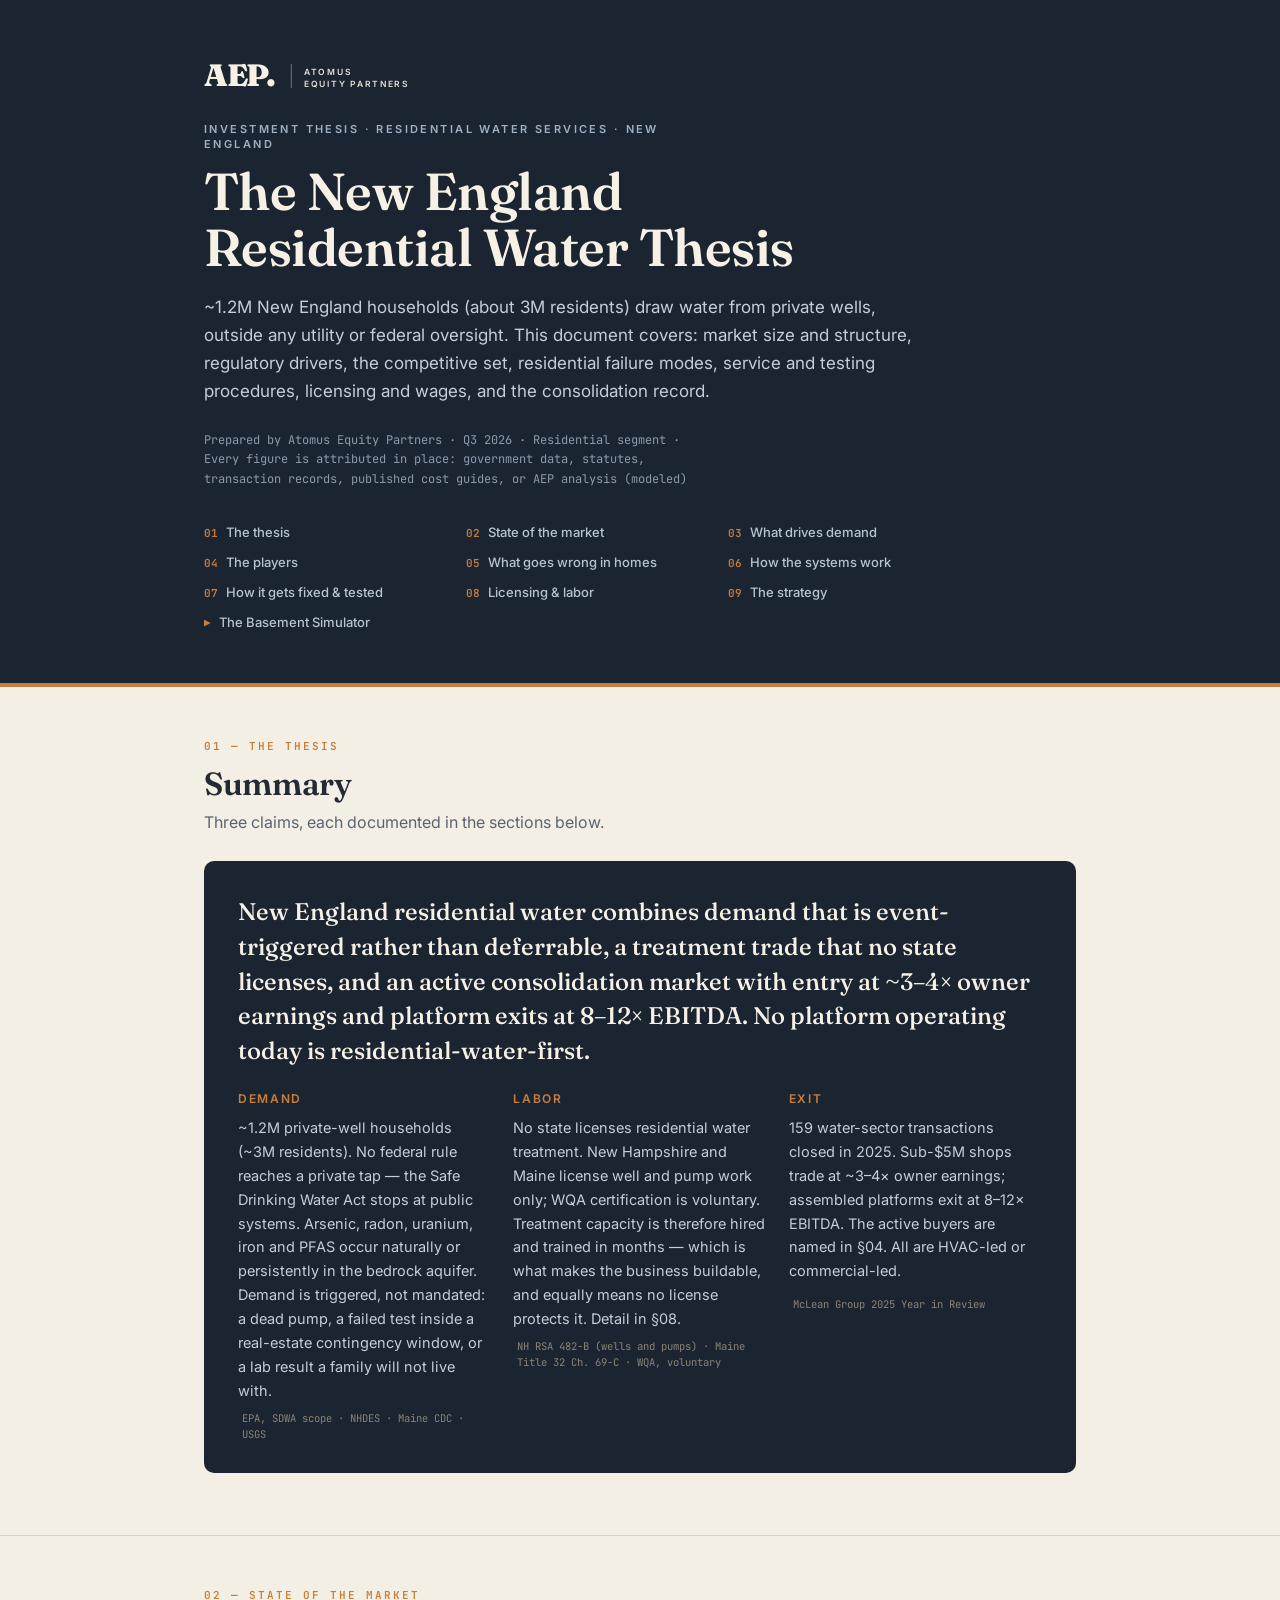
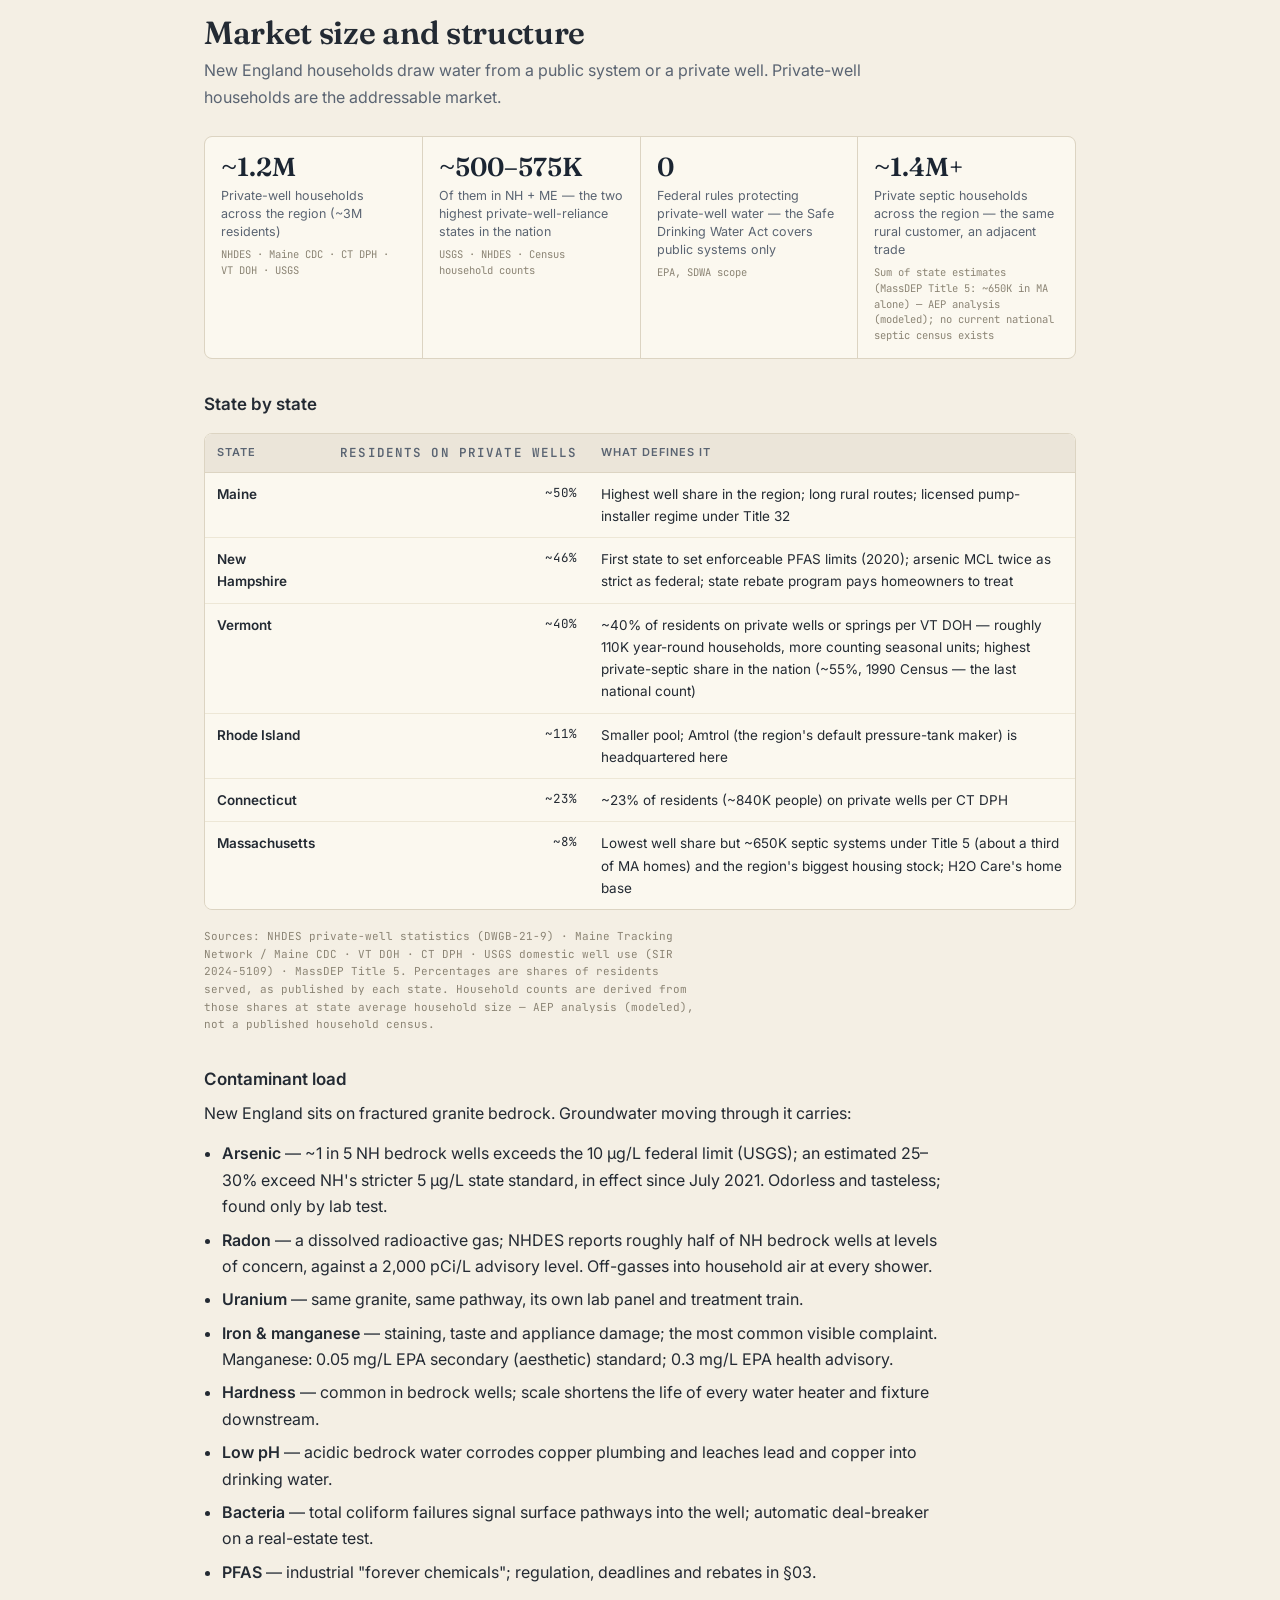
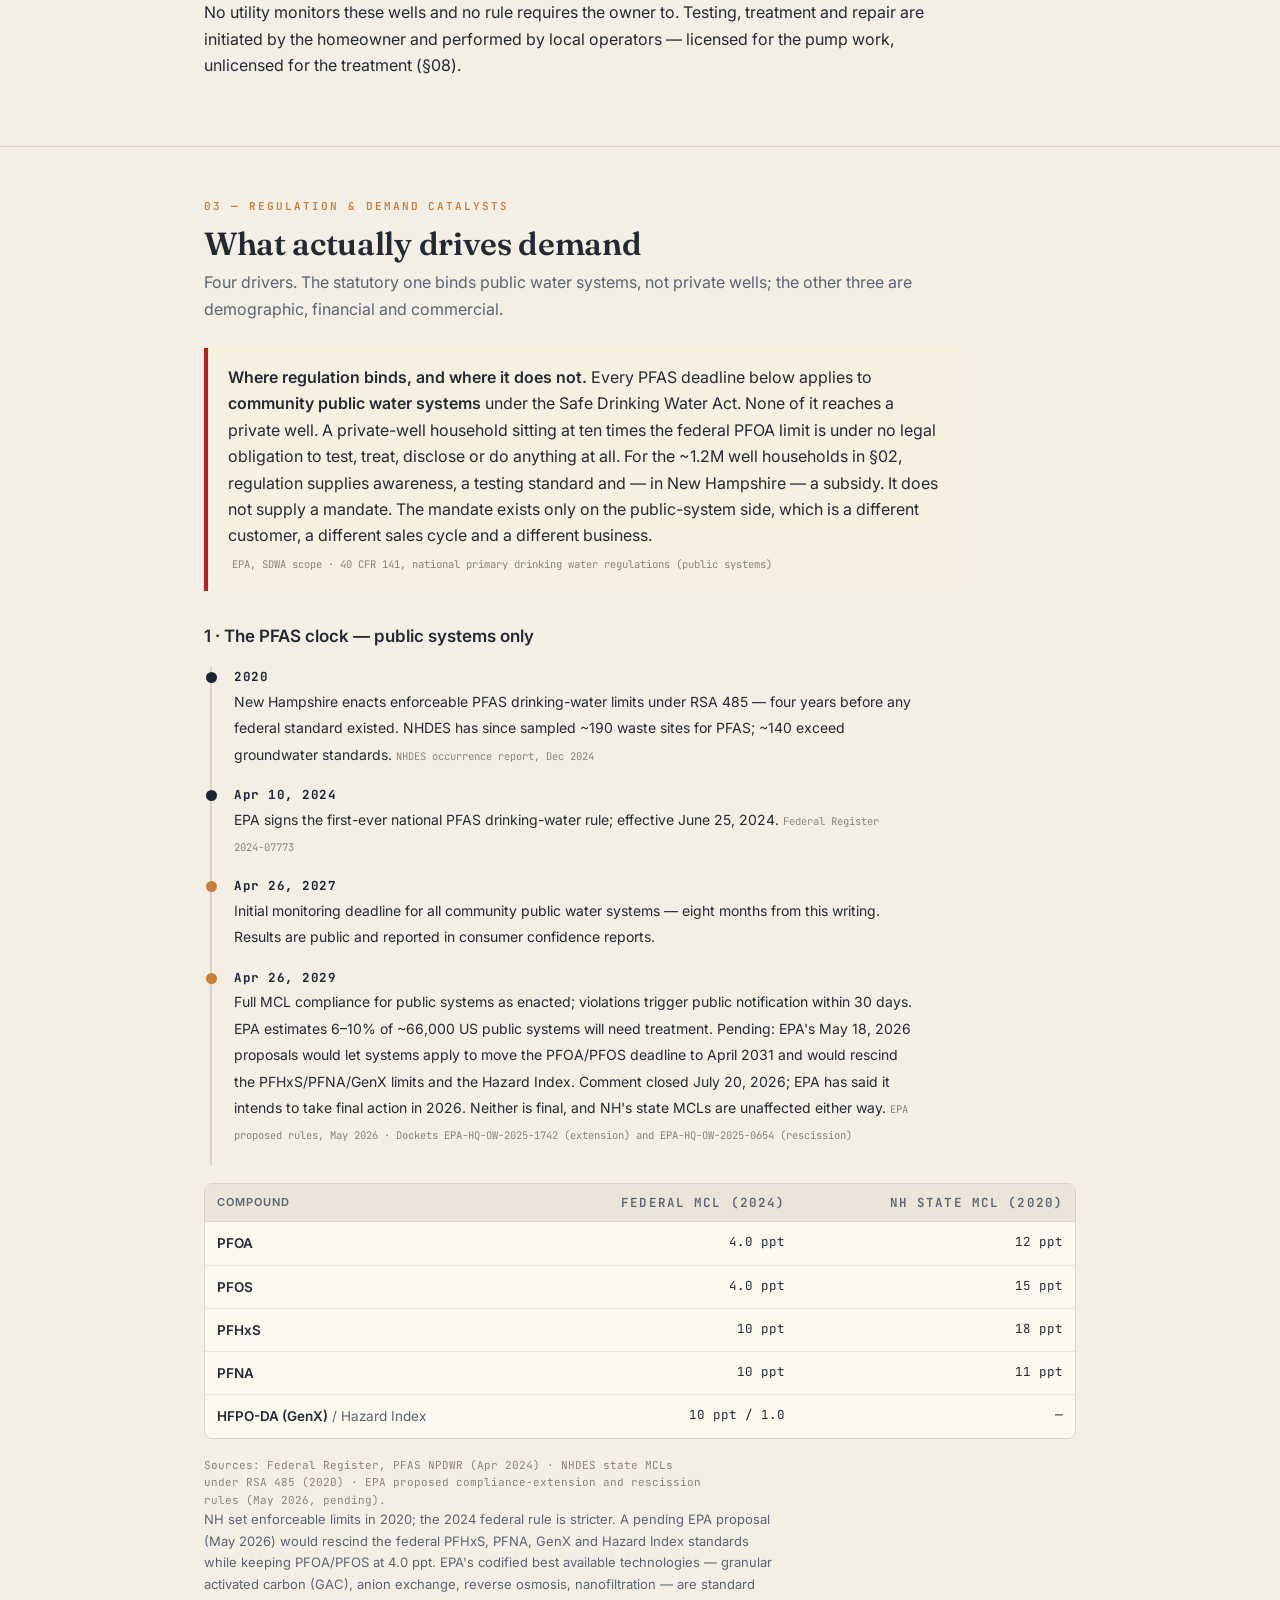
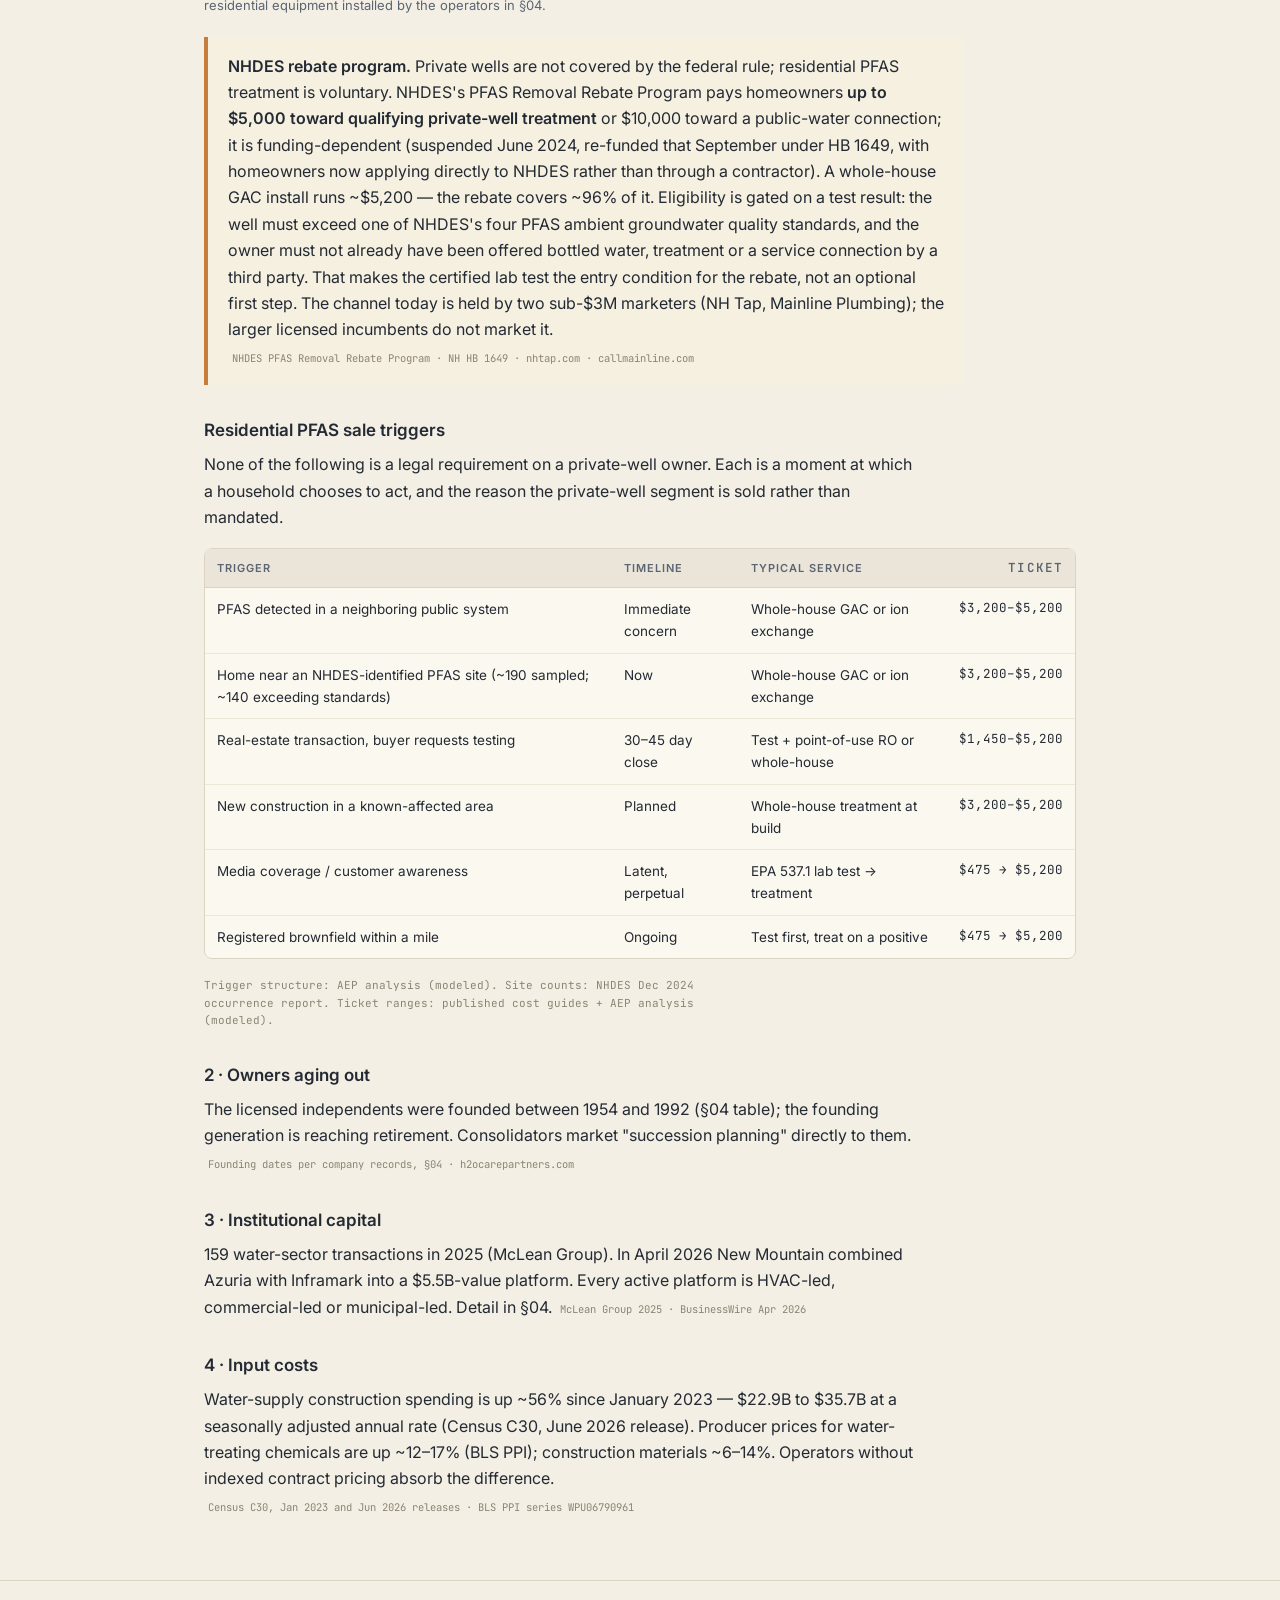
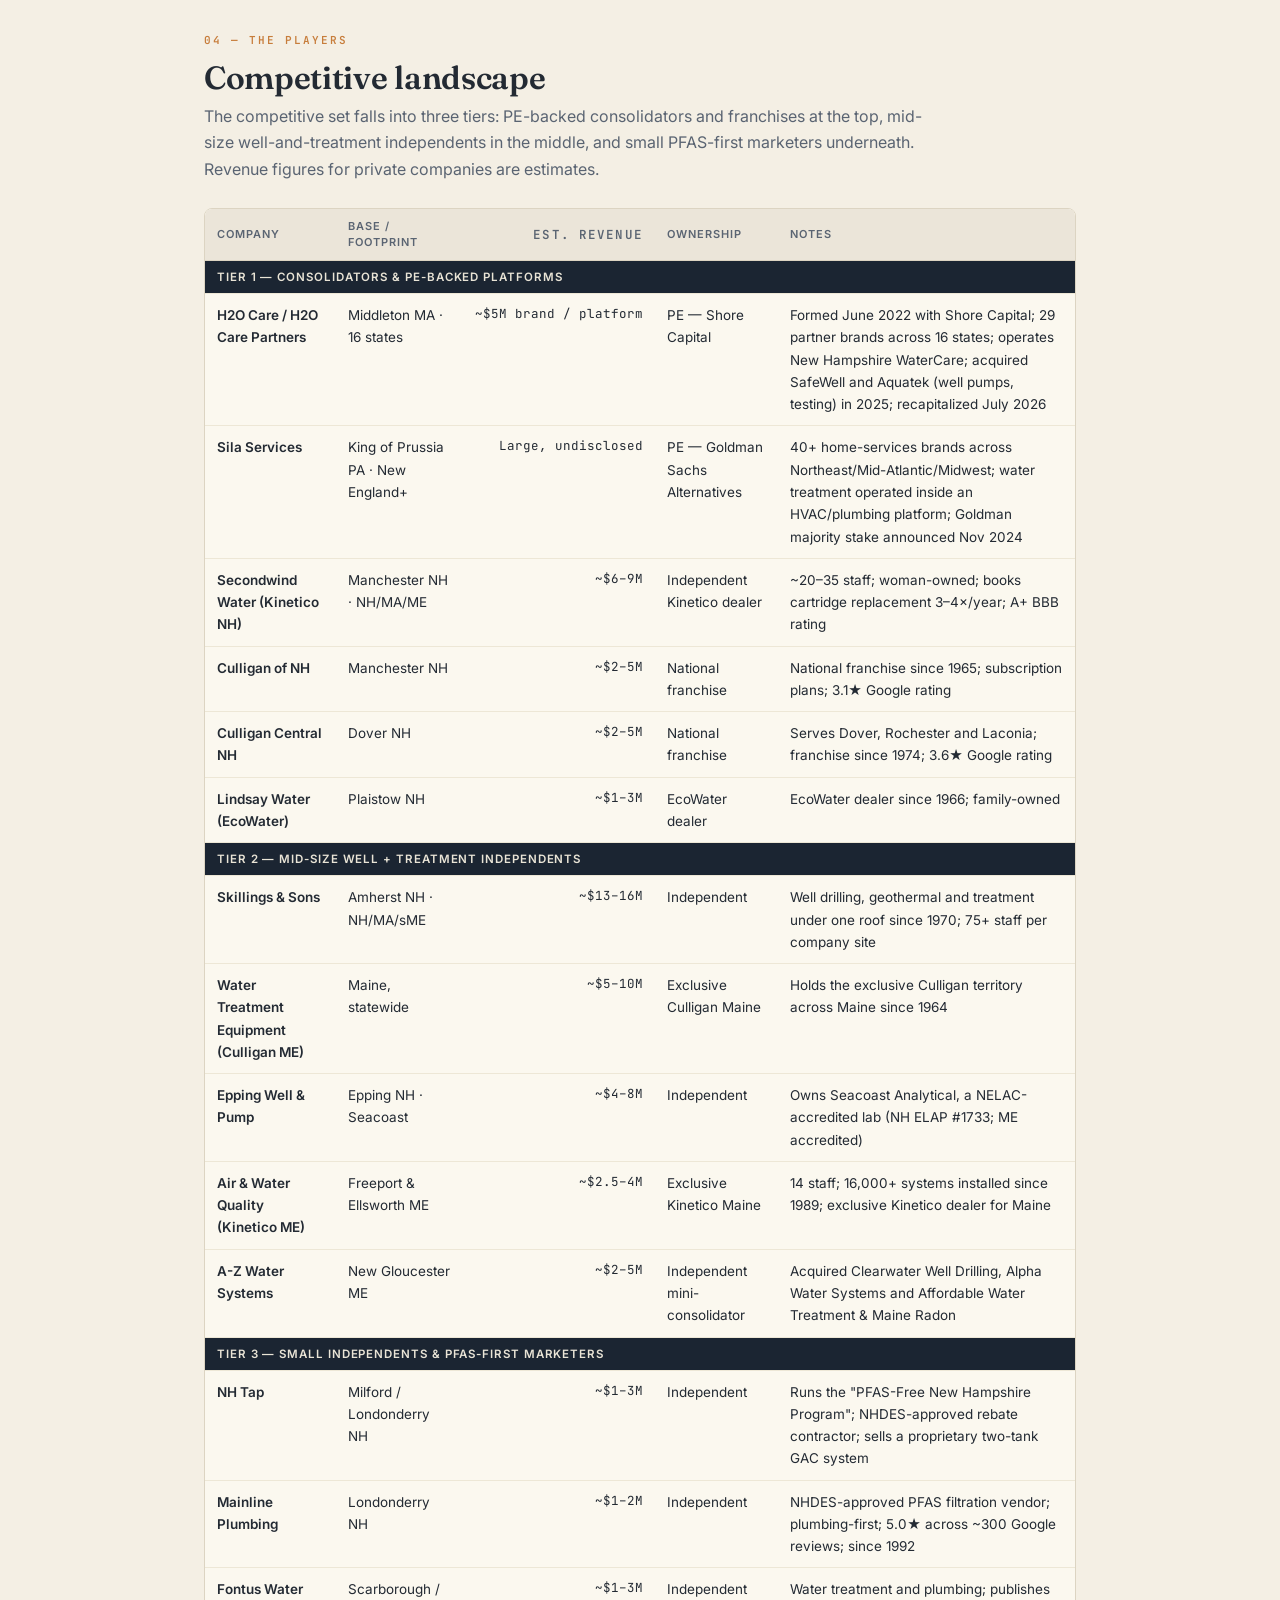
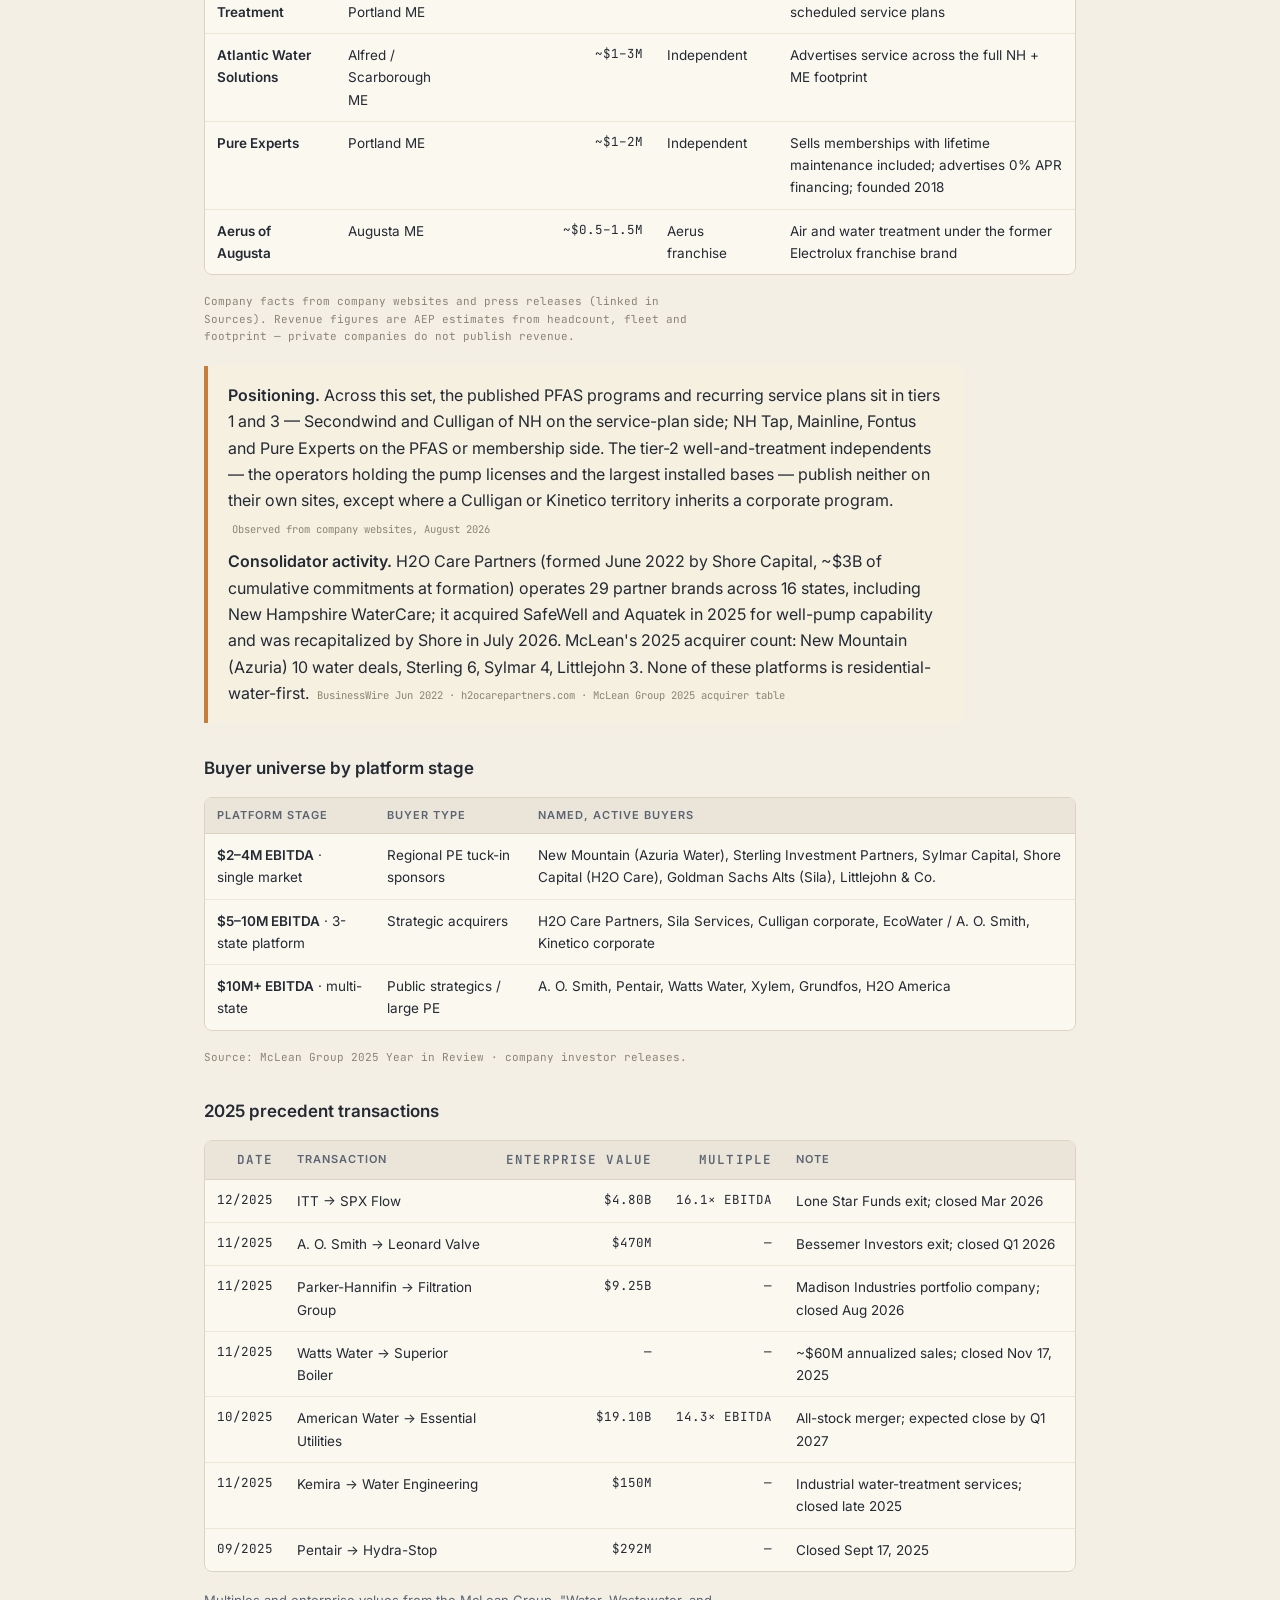
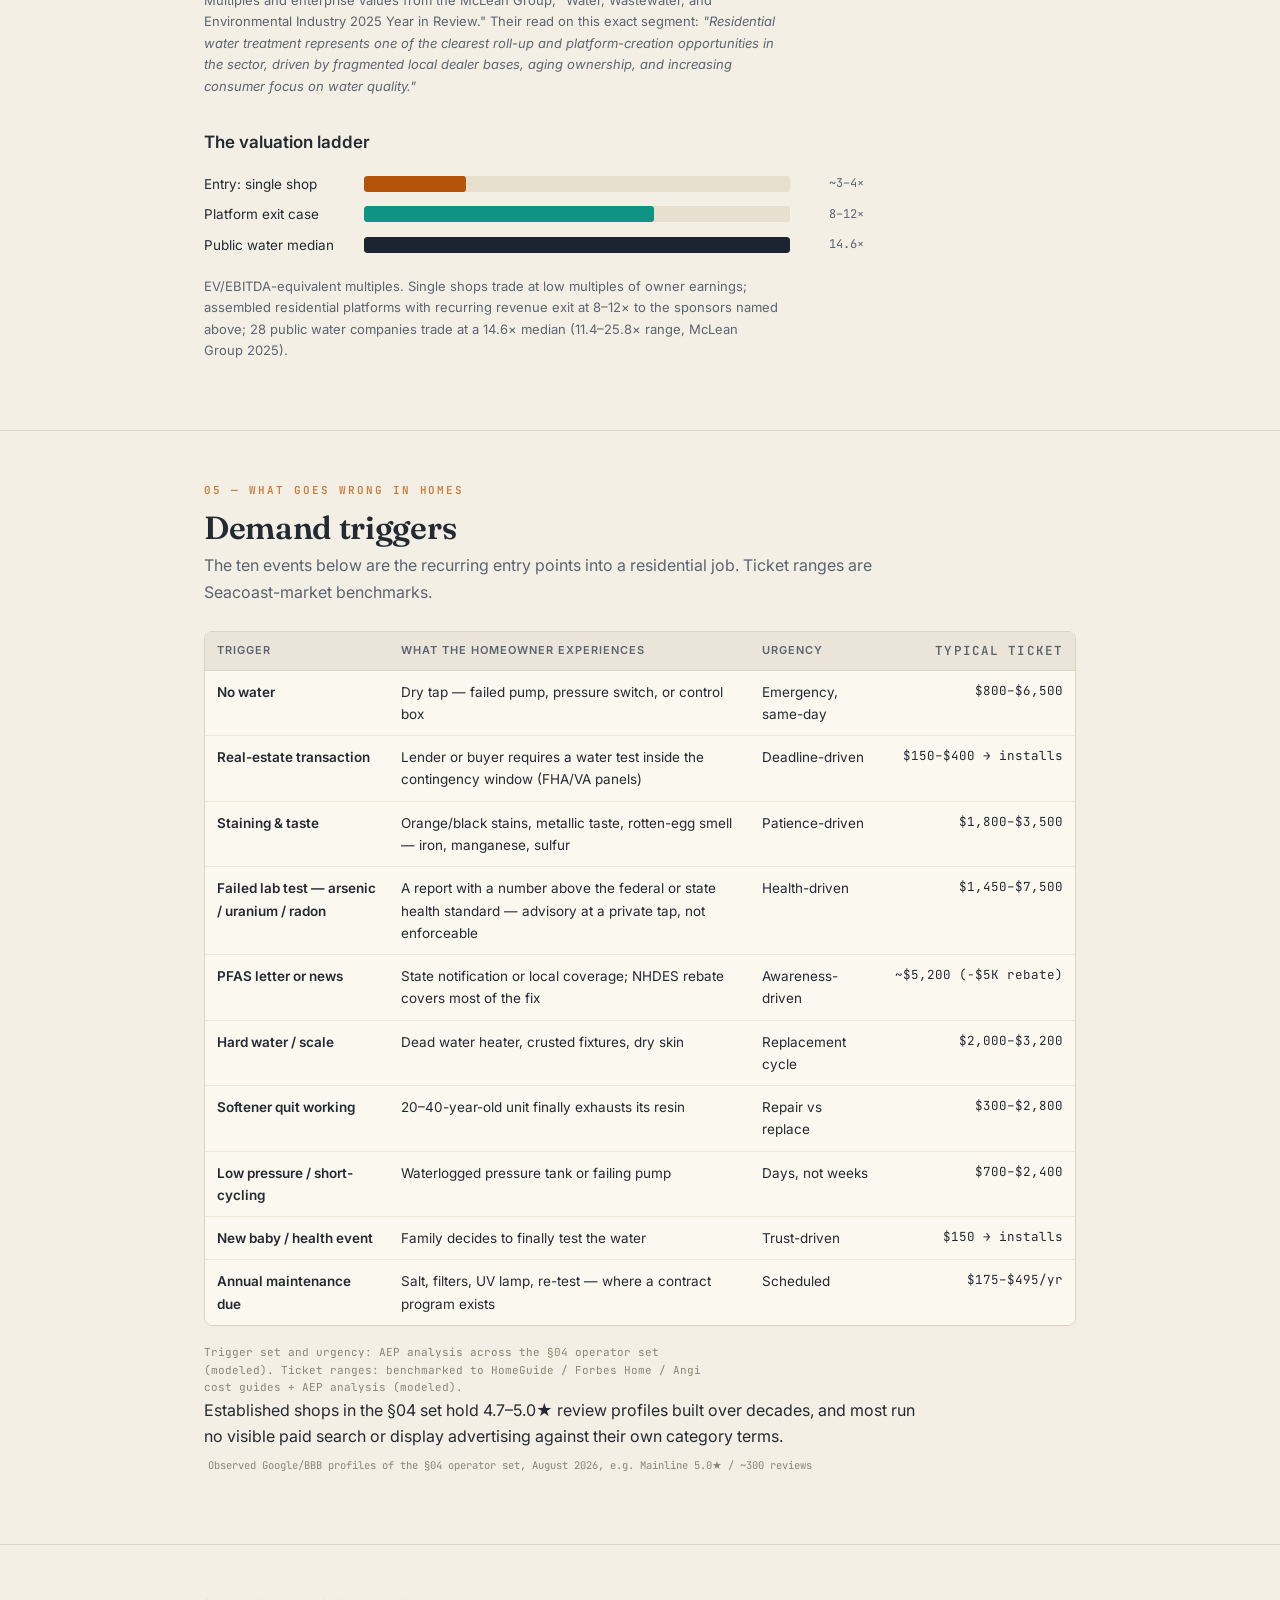
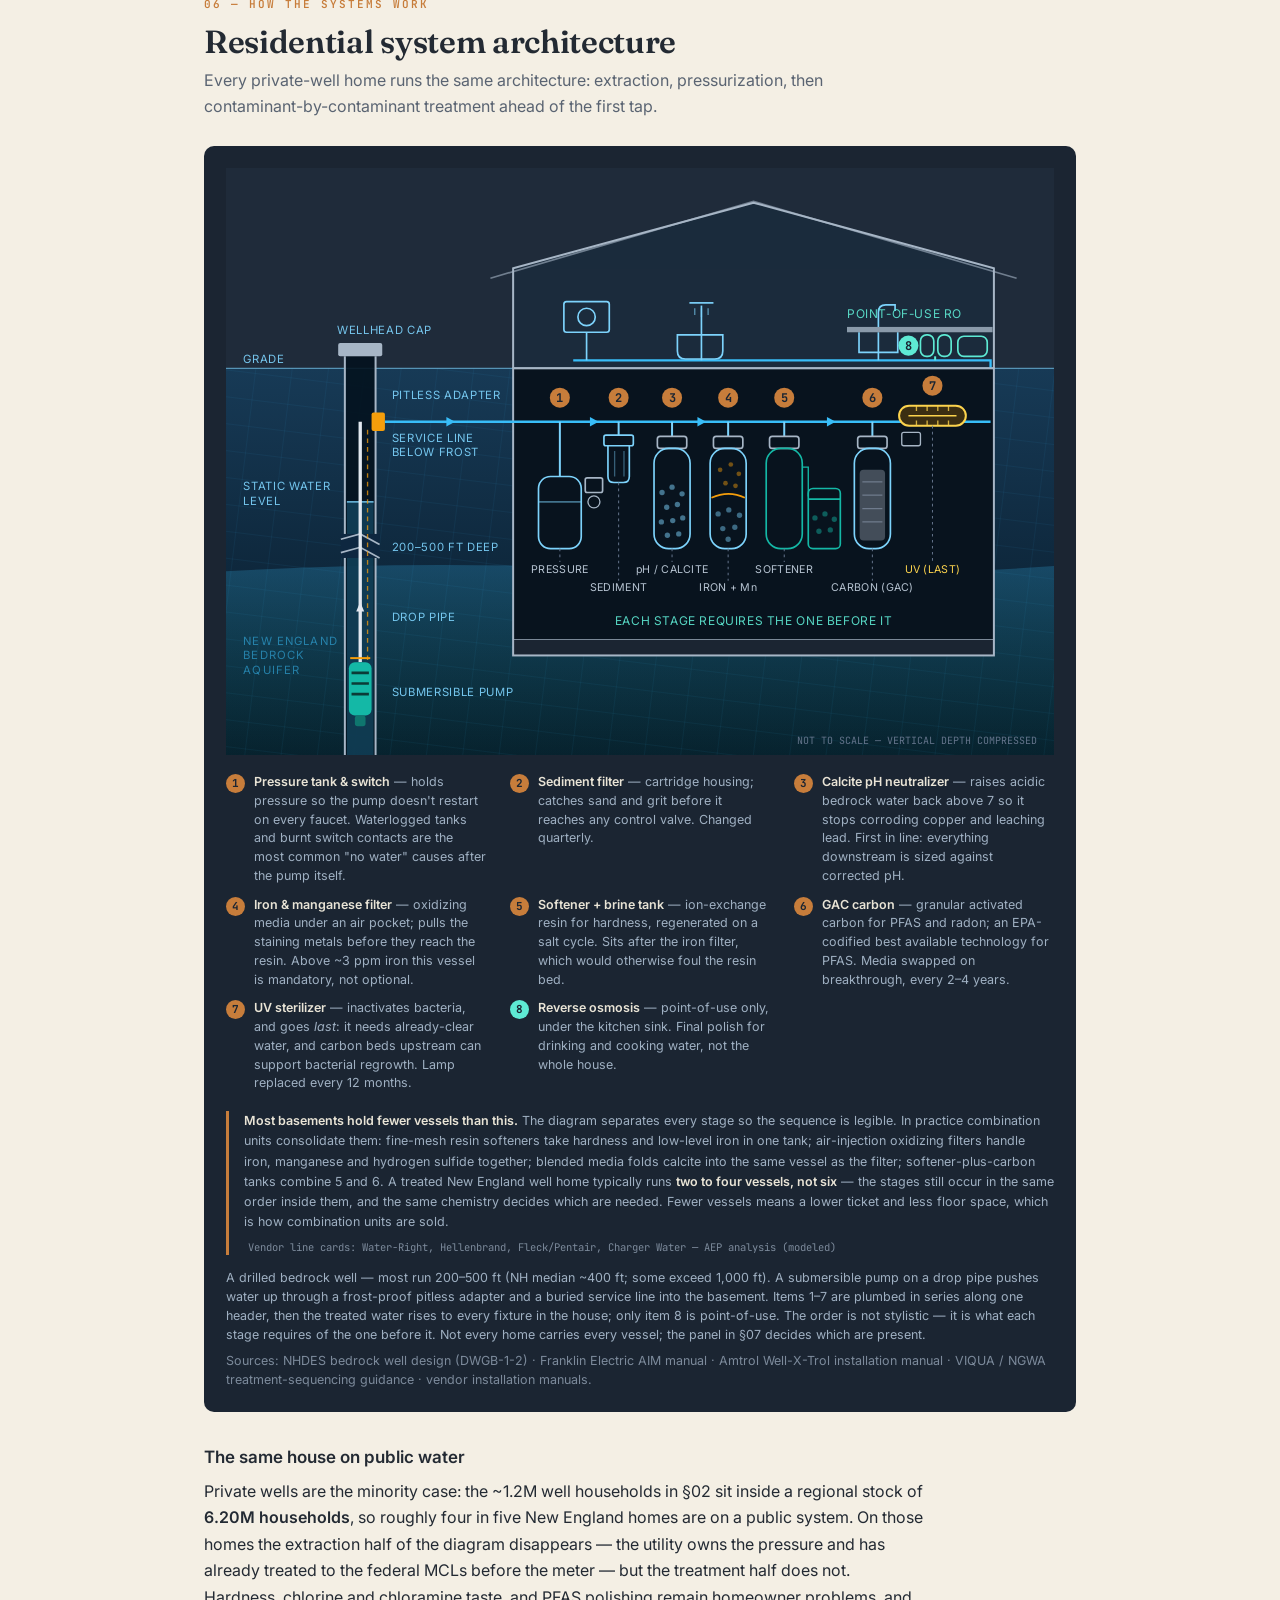
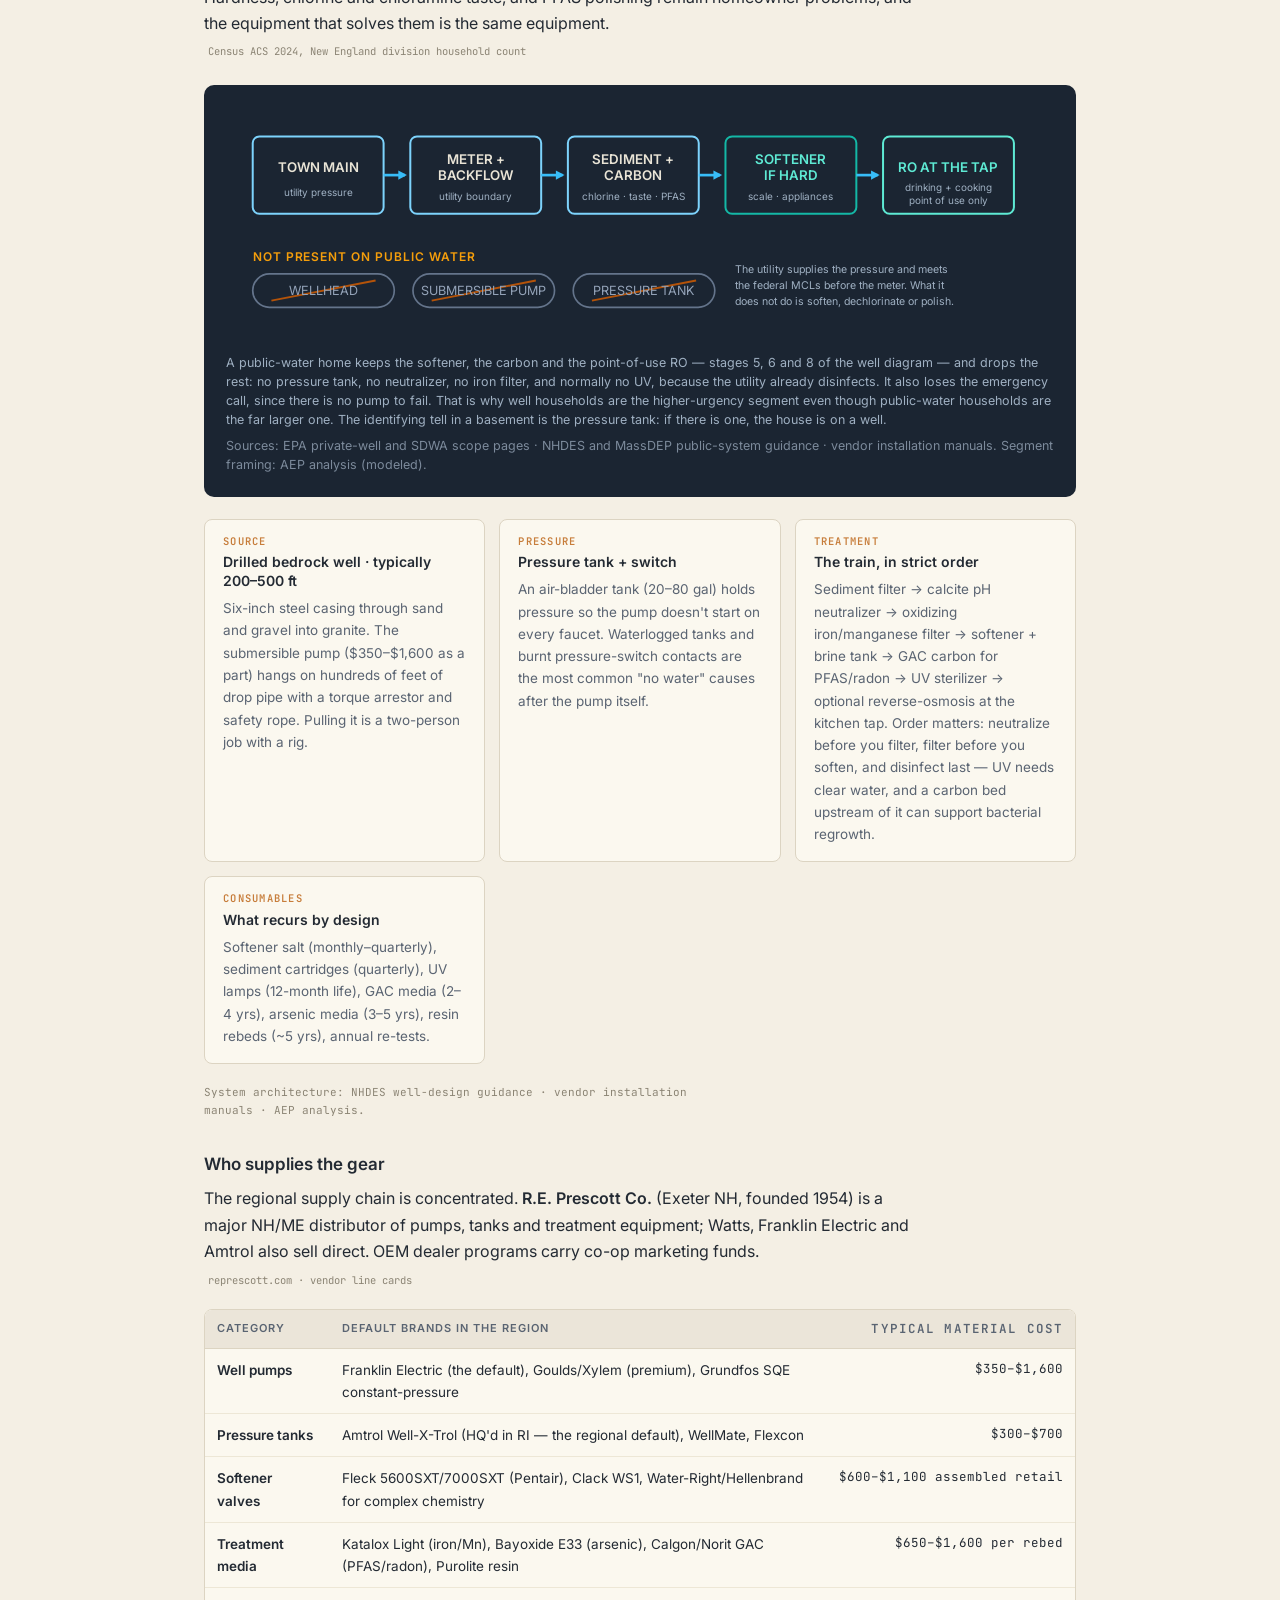
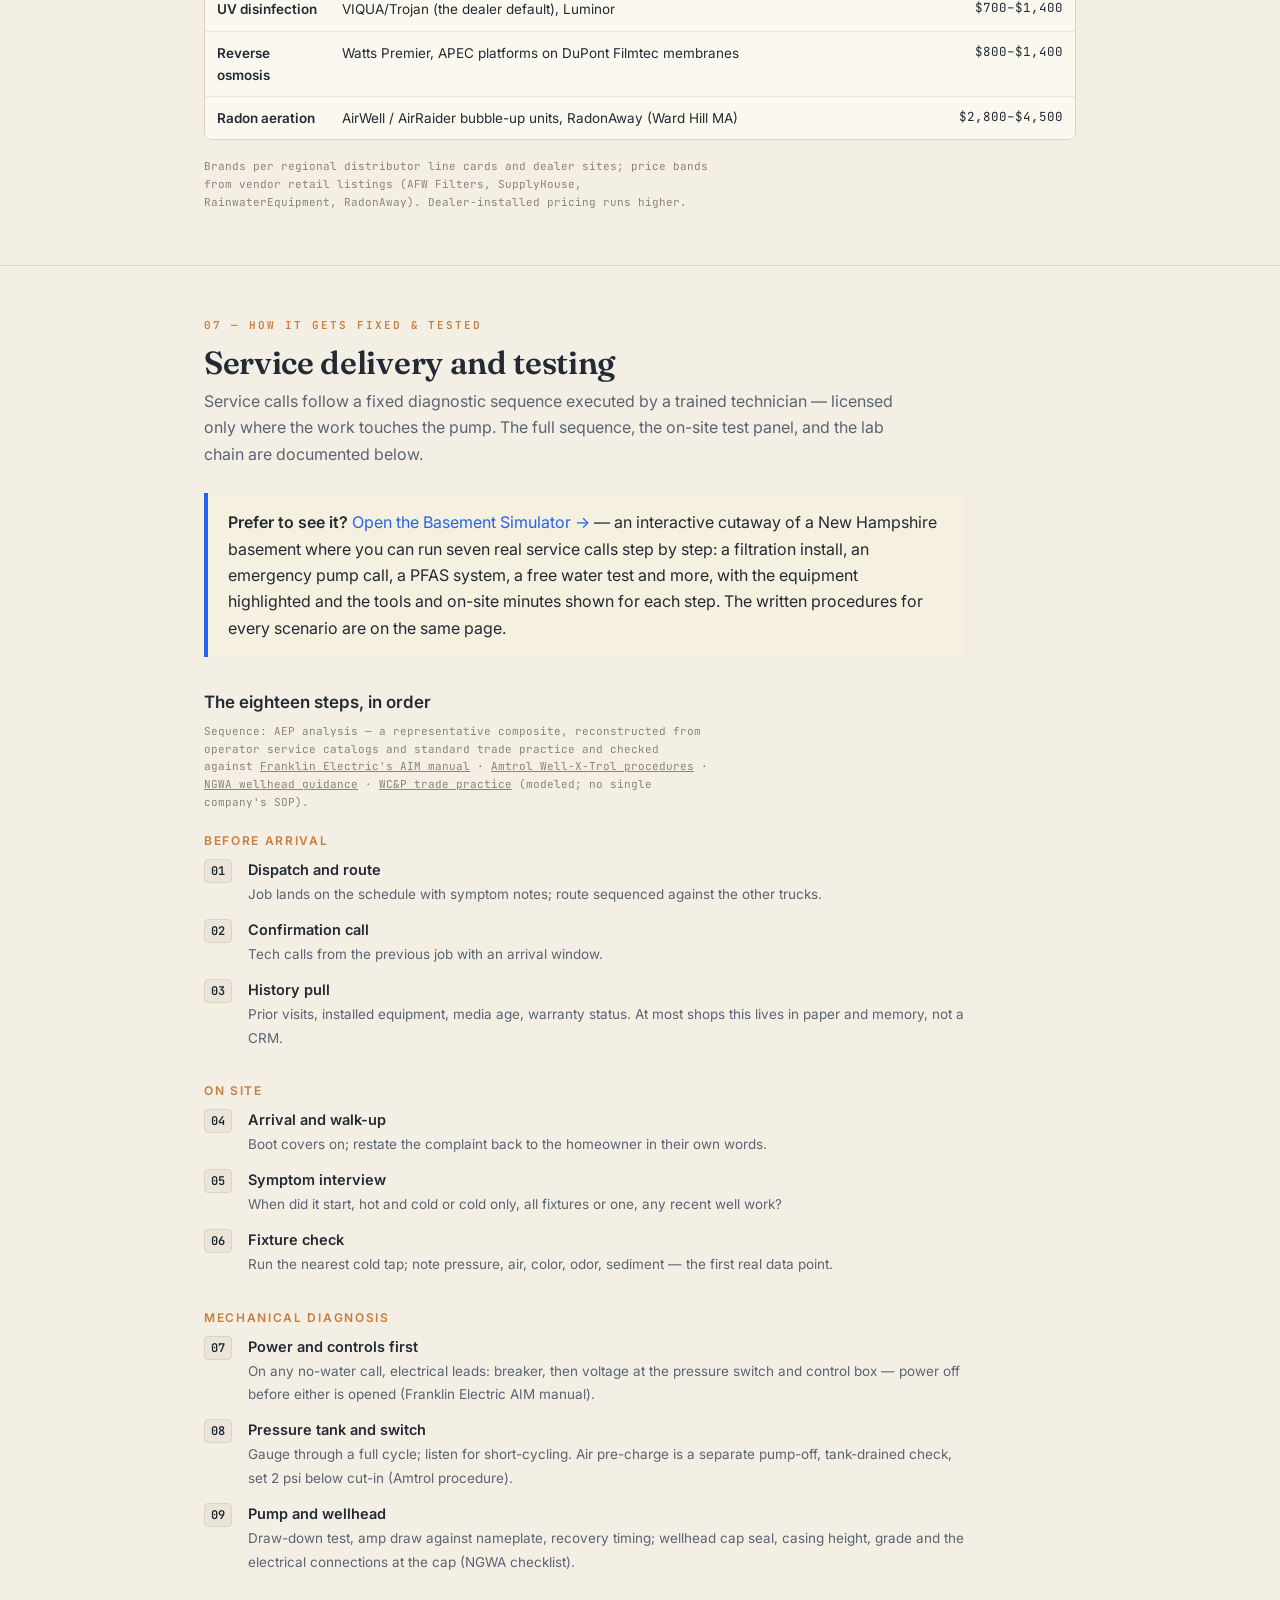
==== commit 84088c2a: "Separate well/pump licensing from water treatment; scope regulation to public systems Two claims in " ====
--- a/index.html
+++ b/index.html
@@ -4,9 +4,9 @@
 <meta charset="utf-8" />
 <meta name="viewport" content="width=device-width, initial-scale=1" />
 <title>The New England Residential Water Thesis — AEP Equity</title>
-<meta name="description" content="An investment thesis on New England residential water services: the market, the players, the regulation, what breaks in homes, how technicians fix and test it, the licensing that gates the labor, and the economics of the trade. Prepared by Atomus Equity Partners." />
+<meta name="description" content="An investment thesis on New England residential water services: the market, the players, the regulation, what breaks in homes, how technicians fix and test it, what the licensing does and does not gate, and the economics of the trade. Prepared by Atomus Equity Partners." />
 <meta property="og:title" content="The New England Residential Water Thesis — AEP Equity" />
-<meta property="og:description" content="The market, the players, the regulation, what breaks in homes, how technicians fix and test it, the licensing that gates the labor, and the economics of the trade. Prepared by Atomus Equity Partners." />
+<meta property="og:description" content="The market, the players, the regulation, what breaks in homes, how technicians fix and test it, what the licensing does and does not gate, and the economics of the trade. Prepared by Atomus Equity Partners." />
 <meta property="og:type" content="article" />
 <meta property="og:url" content="https://aep1992.github.io/water-thesis/" />
 <meta name="twitter:card" content="summary" />
@@ -165,7 +165,7 @@
     <nav class="toc" aria-label="Contents">
       <a href="#thesis"><b>01</b>The thesis</a>
       <a href="#market"><b>02</b>State of the market</a>
-      <a href="#regulation"><b>03</b>Regulatory tailwinds</a>
+      <a href="#regulation"><b>03</b>What drives demand</a>
       <a href="#players"><b>04</b>The players</a>
       <a href="#problems"><b>05</b>What goes wrong in homes</a>
       <a href="#systems"><b>06</b>How the systems work</a>
@@ -184,22 +184,24 @@
     <h2>Summary</h2>
     <p class="sec-sub">Three claims, each documented in the sections below.</p>
     <div class="thesis-box">
-      <p class="big">New England residential water combines non-discretionary demand, state-license-constrained labor
-        supply, and an active consolidation market with entry at ~3–4× owner earnings and platform exits at 8–12×
-        EBITDA. No platform operating today is residential-water-first.</p>
+      <p class="big">New England residential water combines demand that is event-triggered rather than deferrable, a
+        treatment trade that no state licenses, and an active consolidation market with entry at ~3–4× owner earnings
+        and platform exits at 8–12× EBITDA. No platform operating today is residential-water-first.</p>
       <div class="pillars">
         <div class="pillar">
           <h4>Demand</h4>
-          <p>~1.2M private-well households (~3M residents). No federal regulation applies at a private tap. Arsenic,
-            radon, uranium, iron and PFAS occur naturally or persistently in the bedrock aquifer. Pump failures, failed
-            real-estate tests and MCL exceedances cannot be deferred.</p>
-          <p style="margin-top:8px"><em class="src-i">NHDES · Maine CDC · USGS · EPA</em></p>
+          <p>~1.2M private-well households (~3M residents). No federal rule reaches a private tap — the Safe Drinking
+            Water Act stops at public systems. Arsenic, radon, uranium, iron and PFAS occur naturally or persistently in
+            the bedrock aquifer. Demand is triggered, not mandated: a dead pump, a failed test inside a real-estate
+            contingency window, or a lab result a family will not live with.</p>
+          <p style="margin-top:8px"><em class="src-i">EPA, SDWA scope · NHDES · Maine CDC · USGS</em></p>
         </div>
         <div class="pillar">
-          <h4>Supply</h4>
-          <p>Well-pump work legally requires state licenses (NH: 3 years' experience + exam). NH's licensed
-            pump-installer count fell 22% in the five years to 2025.</p>
-          <p style="margin-top:8px"><em class="src-i">NH RSA 482-B · NH Water Well Board minutes, 2025</em></p>
+          <h4>Labor</h4>
+          <p>No state licenses residential water treatment. New Hampshire and Maine license well and pump work only;
+            WQA certification is voluntary. Treatment capacity is therefore hired and trained in months — which is what
+            makes the business buildable, and equally means no license protects it. Detail in §08.</p>
+          <p style="margin-top:8px"><em class="src-i">NH RSA 482-B (wells and pumps) · Maine Title 32 Ch. 69-C · WQA, voluntary</em></p>
         </div>
         <div class="pillar">
           <h4>Exit</h4>
@@ -265,19 +267,31 @@
         on a real-estate test.</li>
       <li><strong>PFAS</strong> — industrial "forever chemicals"; regulation, deadlines and rebates in §03.</li>
     </ul>
-    <p>No utility monitors these wells. Testing, treatment and repair are initiated by the homeowner and performed by
-      local licensed operators.</p>
+    <p>No utility monitors these wells and no rule requires the owner to. Testing, treatment and repair are initiated
+      by the homeowner and performed by local operators — licensed for the pump work, unlicensed for the treatment
+      (§08).</p>
   </div>
 </section>
 
 <!-- ============ 03 REGULATION ============ -->
 <section id="regulation">
   <div class="wrap">
-    <p class="sec-n">03 — Regulatory Tailwinds</p>
-    <h2>Regulatory drivers</h2>
-    <p class="sec-sub">Four demand drivers. Three are dated in statute; one is demographic.</p>
-
-    <h3>1 · The PFAS clock</h3>
+    <p class="sec-n">03 — Regulation &amp; Demand Catalysts</p>
+    <h2>What actually drives demand</h2>
+    <p class="sec-sub">Four drivers. The statutory one binds public water systems, not private wells; the other three
+      are demographic, financial and commercial.</p>
+
+    <div class="callout" style="border-left-color:var(--red)">
+      <p><strong>Where regulation binds, and where it does not.</strong> Every PFAS deadline below applies to
+        <strong>community public water systems</strong> under the Safe Drinking Water Act. None of it reaches a private
+        well. A private-well household sitting at ten times the federal PFOA limit is under no legal obligation to test,
+        treat, disclose or do anything at all. For the ~1.2M well households in §02, regulation supplies awareness, a
+        testing standard and — in New Hampshire — a subsidy. It does not supply a mandate. The mandate exists only on the
+        public-system side, which is a different customer, a different sales cycle and a different business.
+        <em class="src-i">EPA, SDWA scope · 40 CFR 141, national primary drinking water regulations (public systems)</em></p>
+    </div>
+
+    <h3>1 · The PFAS clock — public systems only</h3>
     <div class="tl">
       <div class="tl-item done"><b>2020</b><span>New Hampshire enacts enforceable PFAS drinking-water limits under RSA 485 — four years before any federal standard existed. NHDES has since sampled ~190 waste sites for PFAS; ~140 exceed groundwater standards. <em class="src-i">NHDES occurrence report, Dec 2024</em></span></div>
       <div class="tl-item done"><b>Apr 10, 2024</b><span>EPA signs the first-ever national PFAS drinking-water rule; effective June 25, 2024. <em class="src-i">Federal Register 2024-07773</em></span></div>
@@ -318,6 +332,8 @@
     </div>
 
     <h3>Residential PFAS sale triggers</h3>
+    <p>None of the following is a legal requirement on a private-well owner. Each is a moment at which a household
+      chooses to act, and the reason the private-well segment is sold rather than mandated.</p>
     <div class="tbl-scroll">
       <table>
         <thead><tr><th>Trigger</th><th>Timeline</th><th>Typical service</th><th class="num">Ticket</th></tr></thead>
@@ -465,7 +481,7 @@
           <tr><td><b>No water</b></td><td>Dry tap — failed pump, pressure switch, or control box</td><td>Emergency, same-day</td><td class="num">$800–$6,500</td></tr>
           <tr><td><b>Real-estate transaction</b></td><td>Lender or buyer requires a water test inside the contingency window (FHA/VA panels)</td><td>Deadline-driven</td><td class="num">$150–$400 → installs</td></tr>
           <tr><td><b>Staining &amp; taste</b></td><td>Orange/black stains, metallic taste, rotten-egg smell — iron, manganese, sulfur</td><td>Patience-driven</td><td class="num">$1,800–$3,500</td></tr>
-          <tr><td><b>Failed lab test — arsenic / uranium / radon</b></td><td>A report with a number above the limit</td><td>Health-driven</td><td class="num">$1,450–$7,500</td></tr>
+          <tr><td><b>Failed lab test — arsenic / uranium / radon</b></td><td>A report with a number above the federal or state health standard — advisory at a private tap, not enforceable</td><td>Health-driven</td><td class="num">$1,450–$7,500</td></tr>
           <tr><td><b>PFAS letter or news</b></td><td>State notification or local coverage; NHDES rebate covers most of the fix</td><td>Awareness-driven</td><td class="num">~$5,200 (−$5K rebate)</td></tr>
           <tr><td><b>Hard water / scale</b></td><td>Dead water heater, crusted fixtures, dry skin</td><td>Replacement cycle</td><td class="num">$2,000–$3,200</td></tr>
           <tr><td><b>Softener quit working</b></td><td>20–40-year-old unit finally exhausts its resin</td><td>Repair vs replace</td><td class="num">$300–$2,800</td></tr>
@@ -852,7 +868,8 @@
   <div class="wrap">
     <p class="sec-n">07 — How It Gets Fixed &amp; Tested</p>
     <h2>Service delivery and testing</h2>
-    <p class="sec-sub">Service calls follow a fixed diagnostic sequence executed by a licensed technician. The full
+    <p class="sec-sub">Service calls follow a fixed diagnostic sequence executed by a trained technician — licensed
+      only where the work touches the pump. The full
       sequence, the on-site test panel, and the lab chain are documented below.</p>
 
     <div class="callout" style="border-left-color:var(--blue)">
@@ -1074,23 +1091,43 @@
   <div class="wrap">
     <p class="sec-n">08 — Licensing &amp; Labor</p>
     <h2>Licensing and labor</h2>
-    <p class="sec-sub">The work requires state licenses and certifications with multi-year experience requirements.</p>
+    <p class="sec-sub">Two different labor markets sit under one roof, and they are routinely conflated. Well and pump
+      work is licensed by statute with a multi-year experience requirement. Water treatment is not licensed at all.</p>
+
+    <div class="callout">
+      <p><strong>No state licenses water treatment.</strong> There is no water-treatment, water-conditioning or
+        filtration installer license in New Hampshire or Maine. Three separate things get mistaken for one:
+        <strong>(1)</strong> the NH and ME <em>pump installer</em> licenses, which gate well construction and pump work
+        and nothing downstream of the pressure tank; <strong>(2)</strong> <em>plumbing</em> licensure, which is triggered
+        by making a potable-water connection rather than by the treatment function itself, and whose scope varies by
+        state and municipality; and <strong>(3)</strong> NHDES <em>water works operator</em> certification, which applies
+        to people operating public water systems, not to anyone working in a house. WQA's CI and CWS credentials are
+        voluntary trade certifications, not licenses.</p>
+      <p style="margin-top:10px">The consequence runs both ways. A treatment-first operator can staff up in months
+        rather than years — and so can every competitor, which is why defensibility in this business has to come from
+        route density, contracted recurring revenue and demand generation rather than from a credential.
+        <em class="src-i">NH Water Well Board licensing scope · Maine Title 32 Ch. 69-C · NHDES water works operator
+        certification (public systems) · WQA professional certification, voluntary</em></p>
+    </div>
 
     <div class="tbl-scroll">
       <table>
         <thead><tr><th>Credential</th><th>Issuer</th><th>Requirement</th><th>What it gates</th></tr></thead>
         <tbody>
-          <tr><td><b>Pump Installer license (NH)</b></td><td>NH DES Water Well Board (RSA 482-B)</td><td><b>3 years'</b> trade experience + exam · annual renewal + 2 CE hrs/yr</td><td>Pump installation performed as a business in NH (property-owner work exempt)</td></tr>
+          <tr><td><b>Water treatment installation</b></td><td class="dim">No issuer — no such license</td><td class="dim">None</td><td><b>Nothing.</b> Softeners, sediment and iron filters, carbon, UV and RO can be installed in NH and ME without any trade license</td></tr>
+          <tr><td><b>Pump Installer license (NH)</b></td><td>NH DES Water Well Board (RSA 482-B)</td><td><b>3 years'</b> trade experience + exam · annual renewal + 2 CE hrs/yr</td><td>Well construction and pump installation performed as a business in NH — not the treatment train (property-owner work exempt)</td></tr>
           <tr><td><b>Pump Installer — journeyman/master (ME)</b></td><td>Maine Water Well Commission (Title 32, Ch. 69-C)</td><td>Journeyman: 1 yr / 350+ hrs as apprentice + exam; master tier above</td><td>The same gate in Maine; companies need a licensed master on staff</td></tr>
-          <tr><td><b>WQA CI / CWS certifications</b></td><td>Water Quality Association</td><td>Coursework + proctored exams (up to 3 hrs) + experience tiers</td><td>Treatment credibility; required by many OEM dealer programs</td></tr>
-          <tr><td><b>Plumbing license (NH / ME)</b></td><td>State plumbing boards</td><td>Apprenticeship + exam</td><td>Potable-water connections — treatment installs tie into plumbing licensure, esp. in Maine</td></tr>
+          <tr><td><b>WQA CI / CWS certifications</b></td><td>Water Quality Association (trade body)</td><td><b>Voluntary.</b> Coursework + proctored exams + experience tiers; 3-year recertification</td><td>Nothing legally. Credibility with homeowners and eligibility for OEM dealer programs</td></tr>
+          <tr><td><b>Plumbing license (NH / ME)</b></td><td>State plumbing boards</td><td>Apprenticeship + exam</td><td>The potable-water connection where local code requires a permit — triggered by the plumbing, not by the treatment. Scope varies by municipality; Maine's pump-installer exemption is narrow (same room, ≤15 ft of pipe)</td></tr>
+          <tr><td><b>Water works operator (NH)</b></td><td>NHDES</td><td>Grades I–IV; education + operating experience</td><td class="dim">Operating a <b>public</b> water system. Not applicable to residential work — listed here because it is the credential most often confused for one</td></tr>
           <tr><td><b>Class B CDL + DOT card</b></td><td>State DMV / FMCSA</td><td>Testing + medical card</td><td>Pump-hoist trucks rated 26,001 lbs GVWR or more (lighter hoists need no CDL)</td></tr>
         </tbody>
       </table>
     </div>
 
-    <p class="src">Sources: NH RSA 482-B and NH DES Water Well Board · Maine Title 32 Ch. 69-C / Maine Water Well
-      Commission · WQA certification pages · FMCSA CDL classes.</p>
+    <p class="src">Sources: NH RSA 482-B and NH DES Water Well Board licensing scope · Maine Title 32 Ch. 69-C /
+      Maine Water Well Commission · Maine Title 32 Ch. 49 (plumbers) · NHDES water works operator certification ·
+      WQA professional certification · FMCSA CDL classes.</p>
 
     <h3>Technician levels — capability, pay, daily revenue</h3>
     <div class="tbl-scroll">
@@ -1107,8 +1144,12 @@
     </div>
     <p class="src">Ladder structure and pay bands: AEP analysis (modeled). Posted wage ranges: ZipRecruiter /
       Indeed NH listings — $20–30/hr typical, experienced residential treatment techs $35–43/hr. License decline: NH
-      Water Well Board minutes, April 2025 (−22% licensed pump installers over five years). Level 4 is the chokepoint —
-      the three-year license clock is statutory.</p>
+      Water Well Board minutes, April 2025 (−22% licensed pump installers over five years).</p>
+    <p class="note">Levels 1–3 are the treatment ladder and carry <strong>no statutory gate</strong> — they are limited
+      by training and supervision, not by law, and can be built in months. Levels 4 and 5 are the pump ladder, where the
+      three-year New Hampshire clock is statutory and the licensed pool has shrunk 22% in five years. An operator that
+      never touches a pump never meets that constraint; an operator that wants pump capability will find it faster to
+      buy than to grow.</p>
 
   </div>
 </section>
@@ -1121,10 +1162,10 @@
     <p class="sec-sub">Four phases; each is gated by the one before it.</p>
 
     <div class="cards">
-      <div class="card"><span class="k">Phase 1 · Capacity</span><h4>Hire before marketing</h4><p>Build the licensed-tech pipeline first: apprentices on the three-year license clock, WQA certification funded up the ladder, a second install crew.</p></div>
+      <div class="card"><span class="k">Phase 1 · Capacity</span><h4>Hire before marketing</h4><p>Treatment technicians are productive in months — there is no license clock on filtration. Fund WQA certification for credibility and dealer-program access, and stand up the second install crew before demand is generated. A licensed pump installer is a separate, later hire.</p></div>
       <div class="card"><span class="k">Phase 2 · Recurring</span><h4>Productize maintenance</h4><p>Named membership tiers attached at every install and service call (step 17, §07), pricing indexed to media costs. Converts per-call maintenance billing into contracted recurring revenue.</p></div>
       <div class="card"><span class="k">Phase 3 · Demand</span><h4>Turn on the ignored channels</h4><p>Local search on high-rating profiles, PFAS marketing, NHDES rebate administration, and formalized realtor/lender referral channels.</p></div>
-      <div class="card"><span class="k">Phase 4 · Consolidate</span><h4>Buy the retiring incumbents</h4><p>Tuck-in acquisitions of $1–3M shops at ~3–4× owner earnings as founders exit — each adding licensed technicians, an installed service base, and route density. A-Z Water Systems (ME) executed this model across three acquisitions.</p></div>
+      <div class="card"><span class="k">Phase 4 · Consolidate</span><h4>Buy the retiring incumbents</h4><p>Tuck-in acquisitions of $1–3M shops at ~3–4× owner earnings as founders exit — each adding trained technicians, an installed service base, and route density — and, where the seller holds one, the pump license. A-Z Water Systems (ME) executed this model across three acquisitions.</p></div>
     </div>
 
     <div class="callout">
@@ -1133,9 +1174,12 @@
         sequenced after a residential base.</p>
     </div>
 
-    <p>In summary: ~1.2M unregulated private-well households; state-license-gated labor with a documented 22% five-year
-      decline in NH licensed installers; fixed service schedules on every installed system, currently uncontracted;
-      entry at ~3–4× owner earnings; documented buyers and exits at 8–12× EBITDA.</p>
+    <p>In summary: ~1.2M private-well households outside any federal rule, where demand is triggered by events rather
+      than compelled by regulation; a treatment trade with no licensing gate, which cuts both ways — capacity can be
+      built in months, and no credential protects the position once it is built; fixed service schedules on every
+      installed system, currently uncontracted; entry at ~3–4× owner earnings; documented buyers and exits at 8–12×
+      EBITDA. Where a license does bind — well and pump work — the New Hampshire installer pool has fallen 22% in five
+      years, which is an argument for acquiring that capability rather than growing it.</p>
   </div>
 </section>
 
@@ -1175,7 +1219,10 @@
       <a href="https://www.des.nh.gov/sites/g/files/ehbemt341/files/documents/20250409-wwb-minutes.pdf">NH Water Well Board minutes, Apr 2025 (licensee decline)</a> ·
       <a href="https://www.mainelegislature.org/legis/statutes/32/title32ch69-C.pdf">Maine Title 32 Ch. 69-C</a> ·
       <a href="https://www.maine.gov/dhhs/mecdc/environmental-health/dwp/professionals/wellDrillers.shtml">Maine Water Well Commission</a> ·
-      <a href="https://wqa.org/grow/professional-certification/exams/">WQA certification exams</a> ·
+      <a href="https://wqa.org/grow/professional-certification/">WQA professional certification (voluntary)</a> ·
+      <a href="https://www.des.nh.gov/about/boards-and-committees/water-well-board/licensing">NH Water Well Board — what the license covers</a> ·
+      <a href="https://www.mainelegislature.org/legis/statutes/32/title32ch49.pdf">Maine Title 32 Ch. 49 (plumbers)</a> ·
+      <a href="https://www.des.nh.gov/water/drinking-water/public-water-systems/operator-certification">NHDES water works operator certification (public systems)</a> ·
       <a href="https://www.ziprecruiter.com/Salaries/Water-Treatment-Operator-Salary--in-New-Hampshire">ZipRecruiter / Indeed NH wage postings</a> ·
       <a href="https://www.census.gov/construction/c30/pdf/release.pdf">Census C30 construction spending</a> ·
       <a href="https://fred.stlouisfed.org/series/WPU06790961">BLS PPI, water-treating compounds</a>.
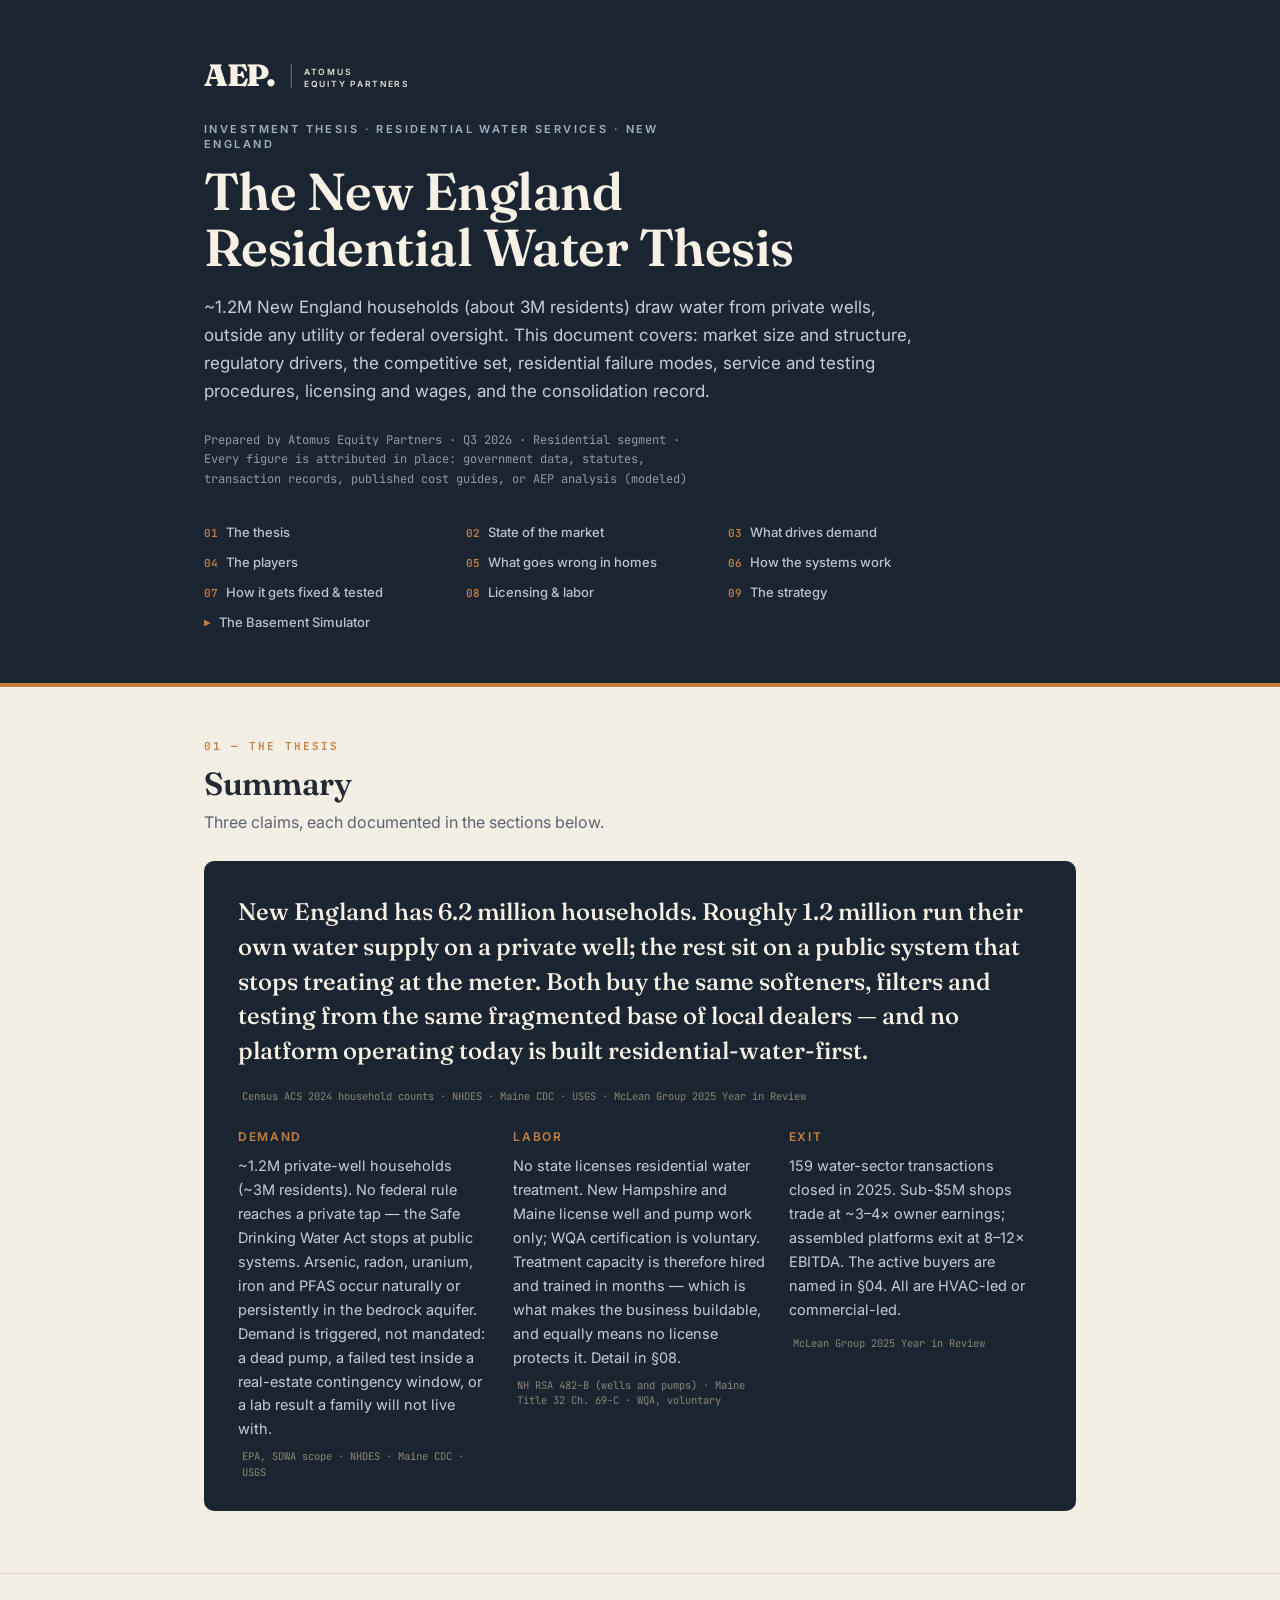
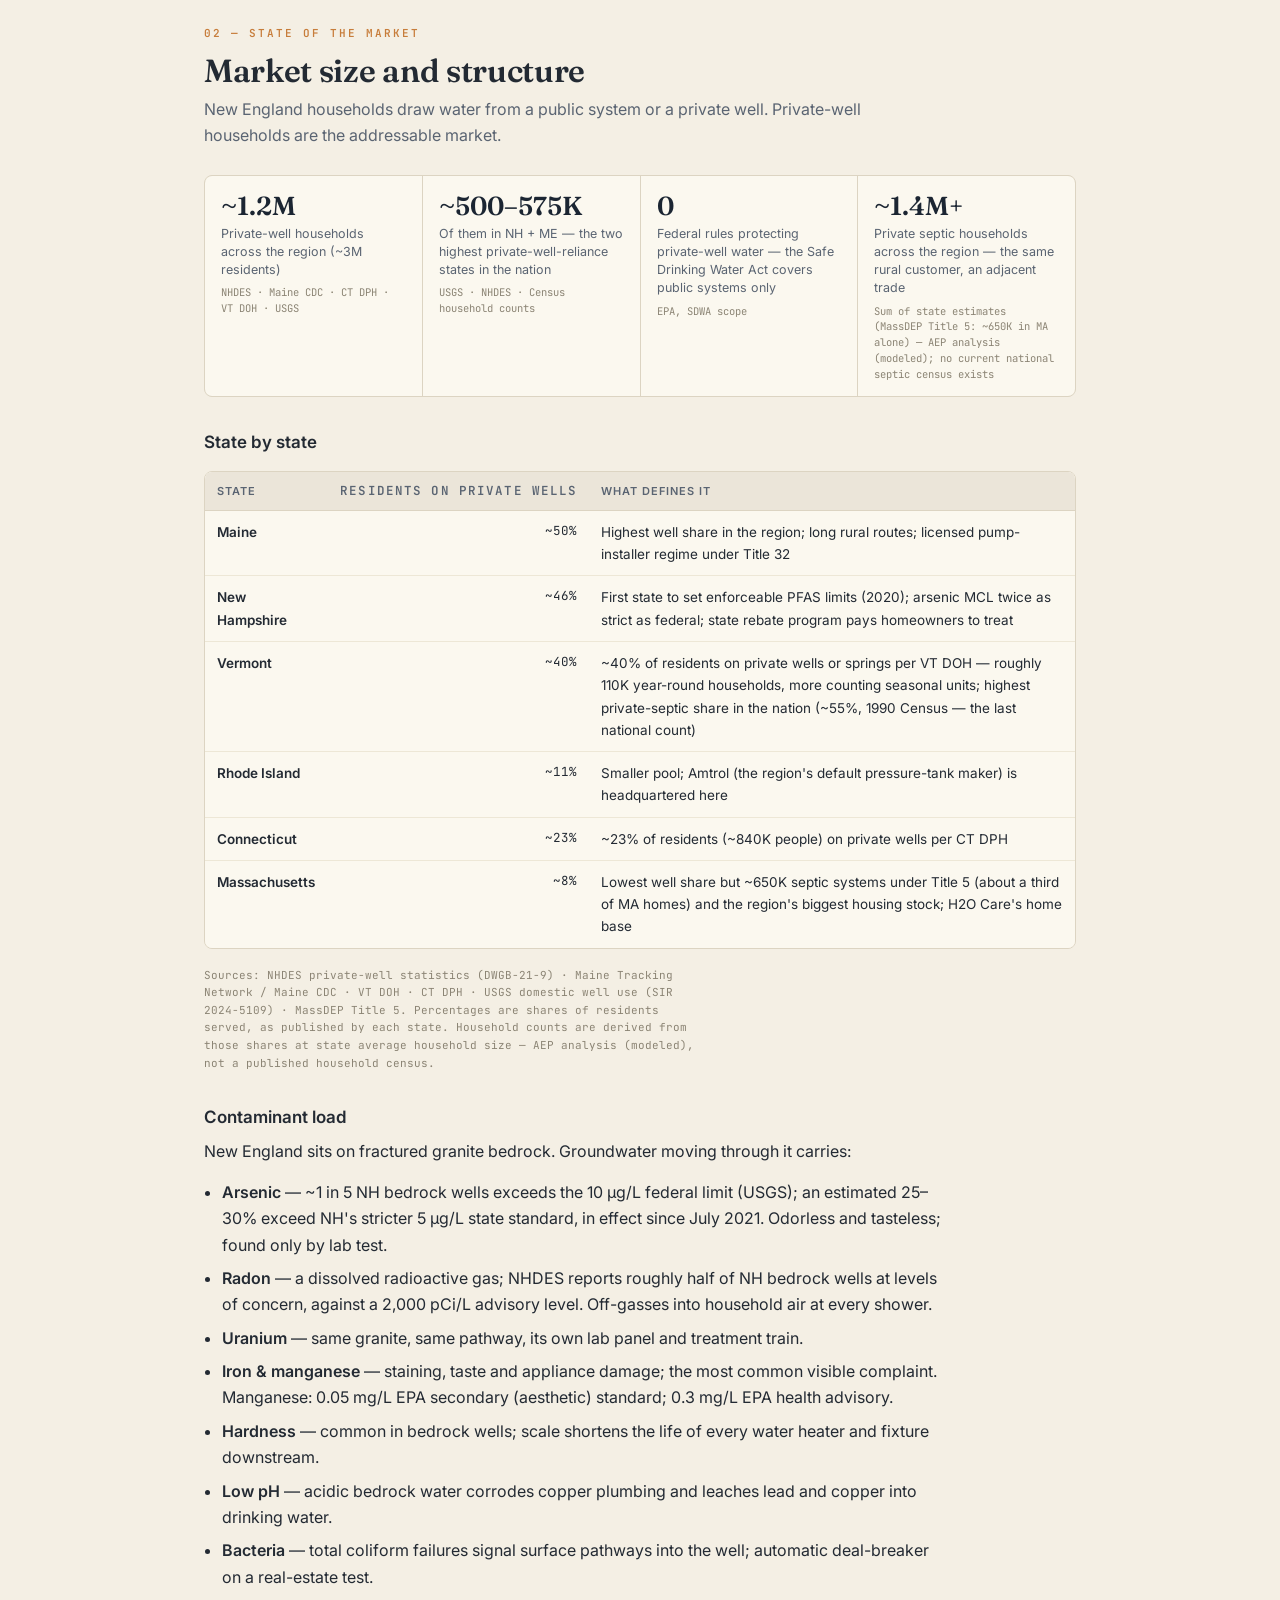
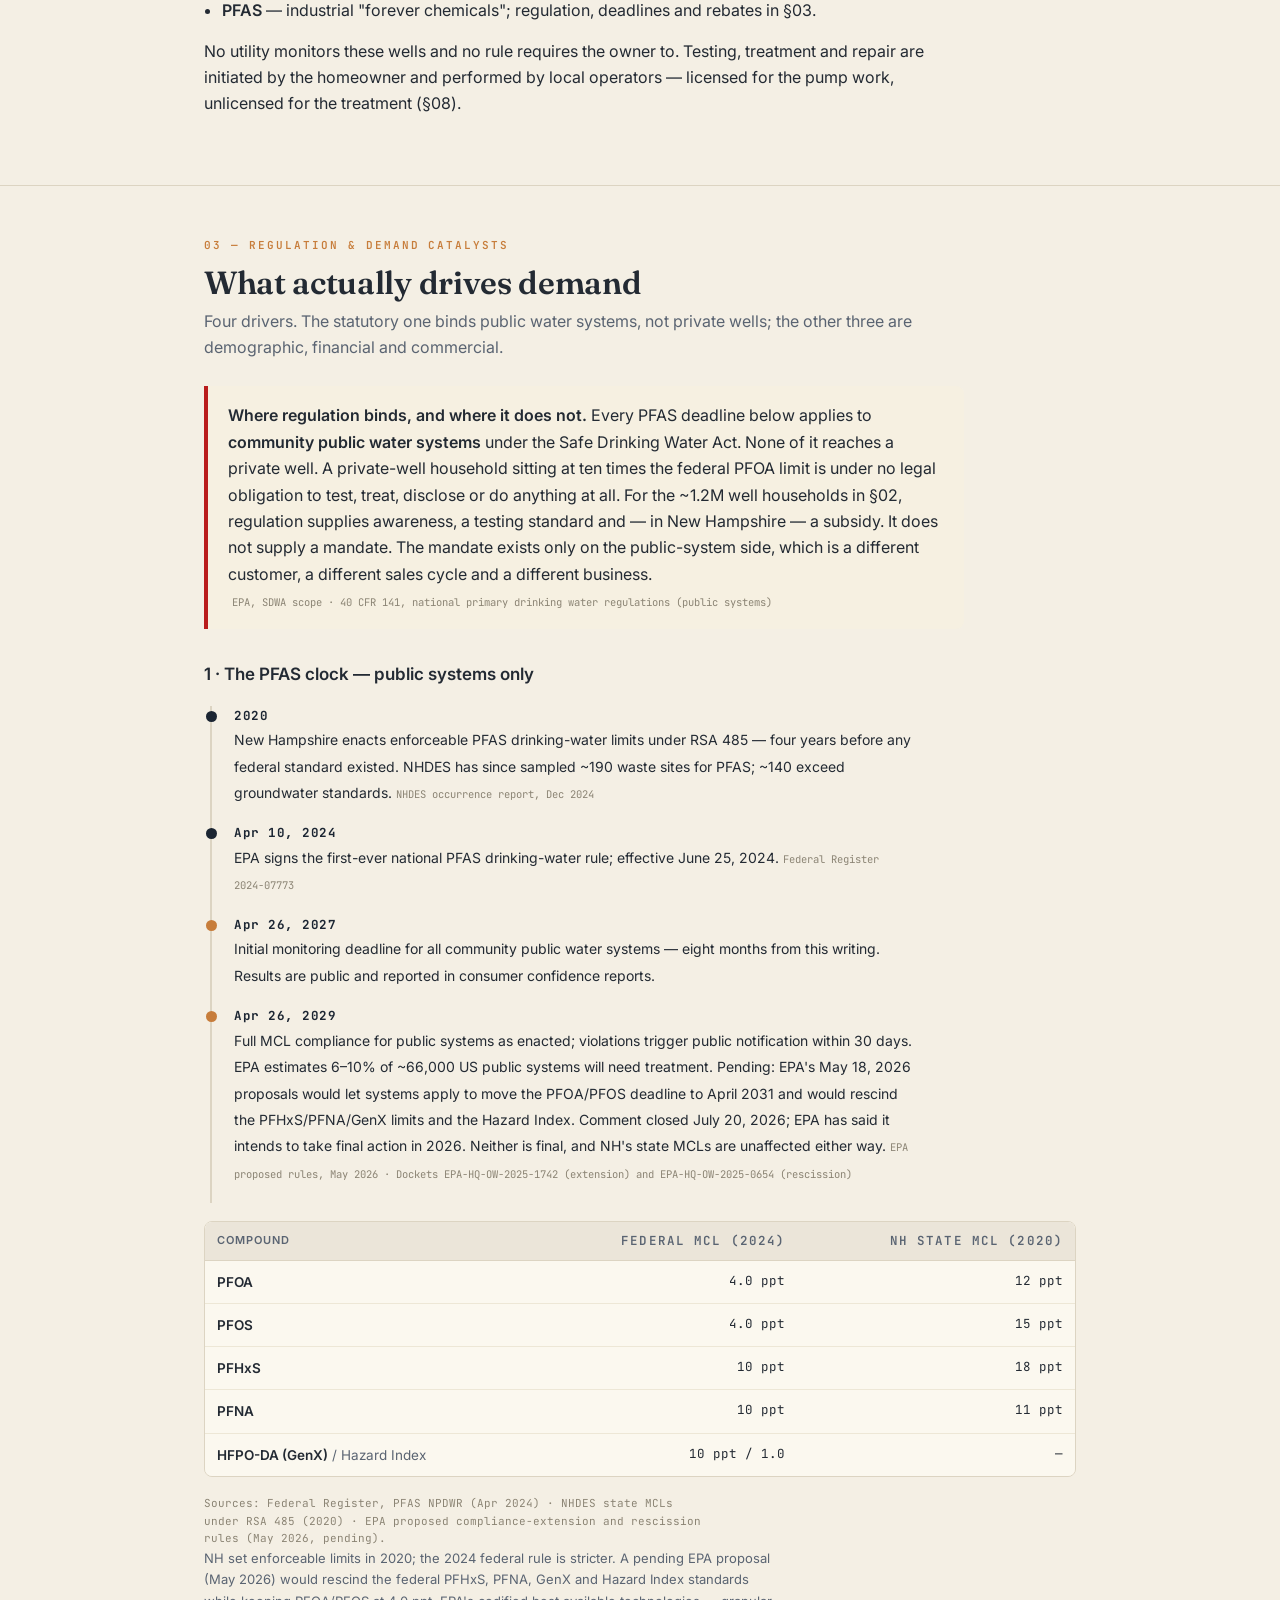
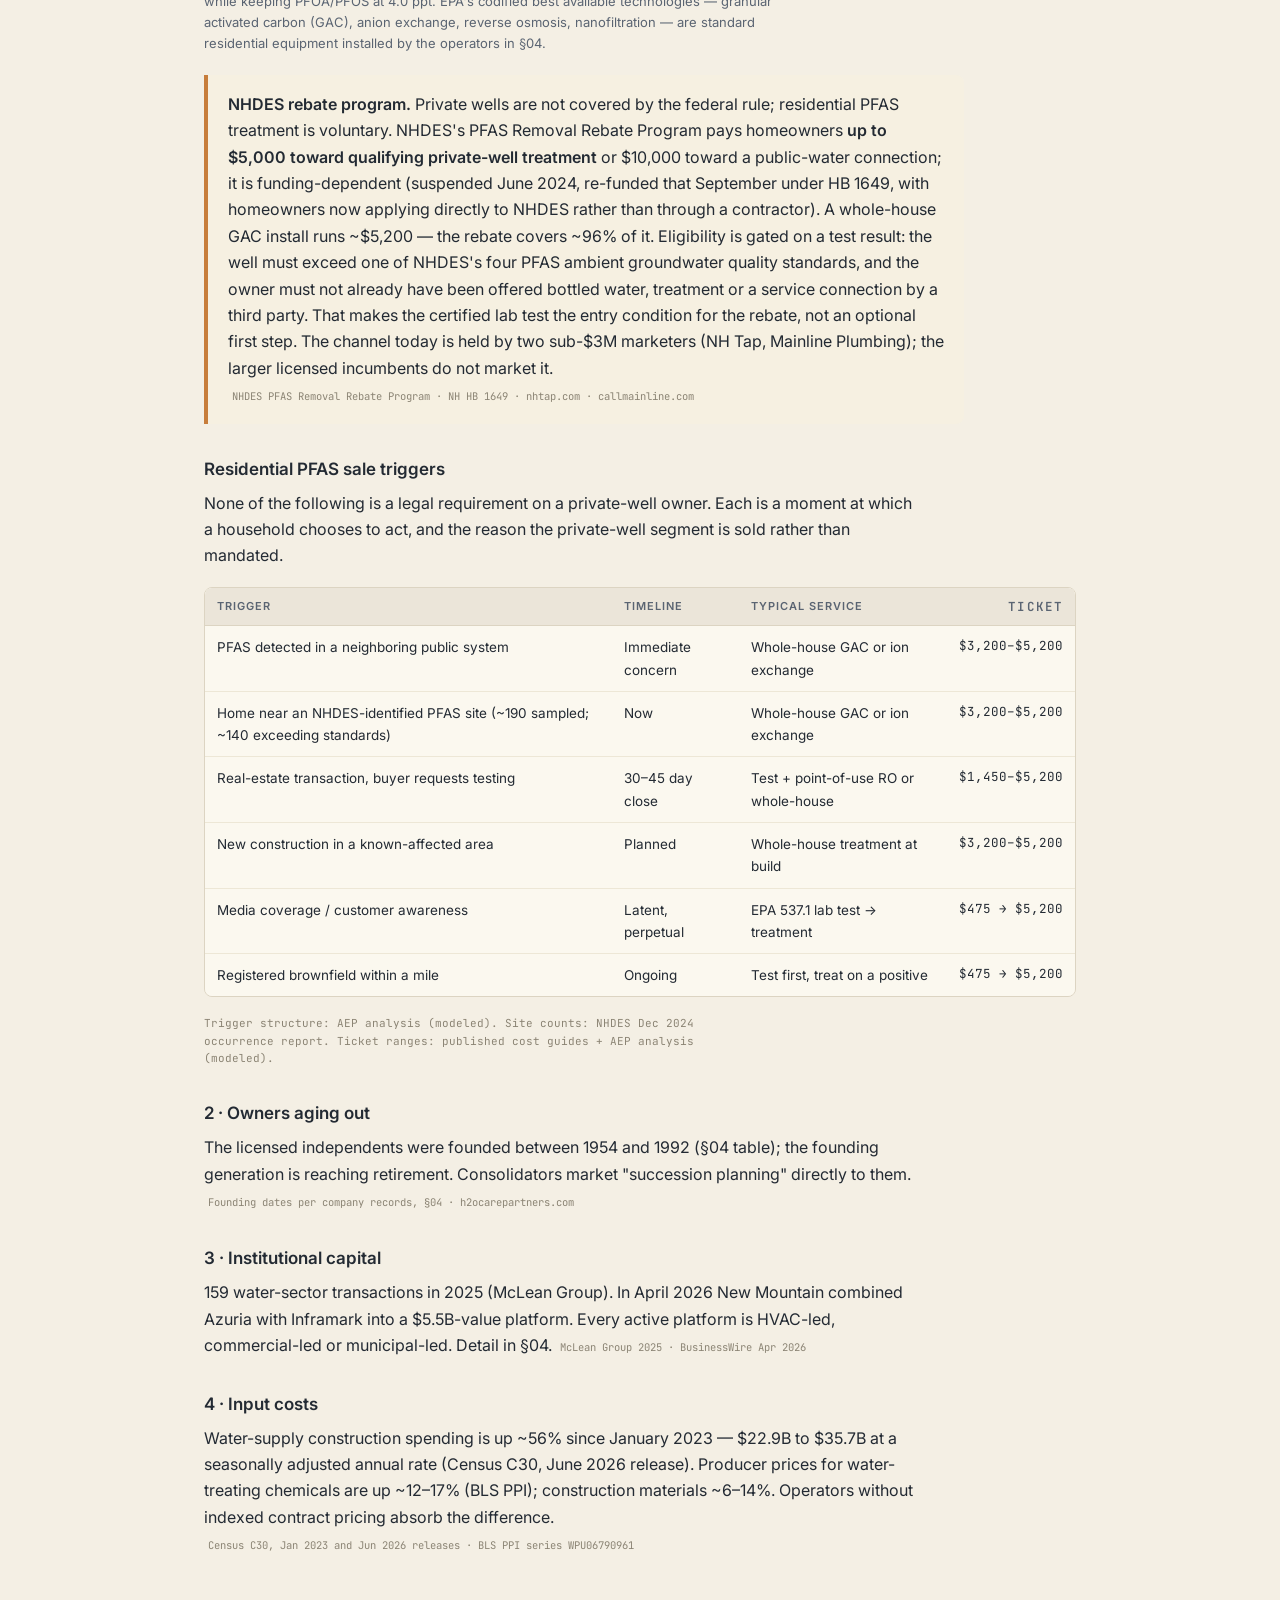
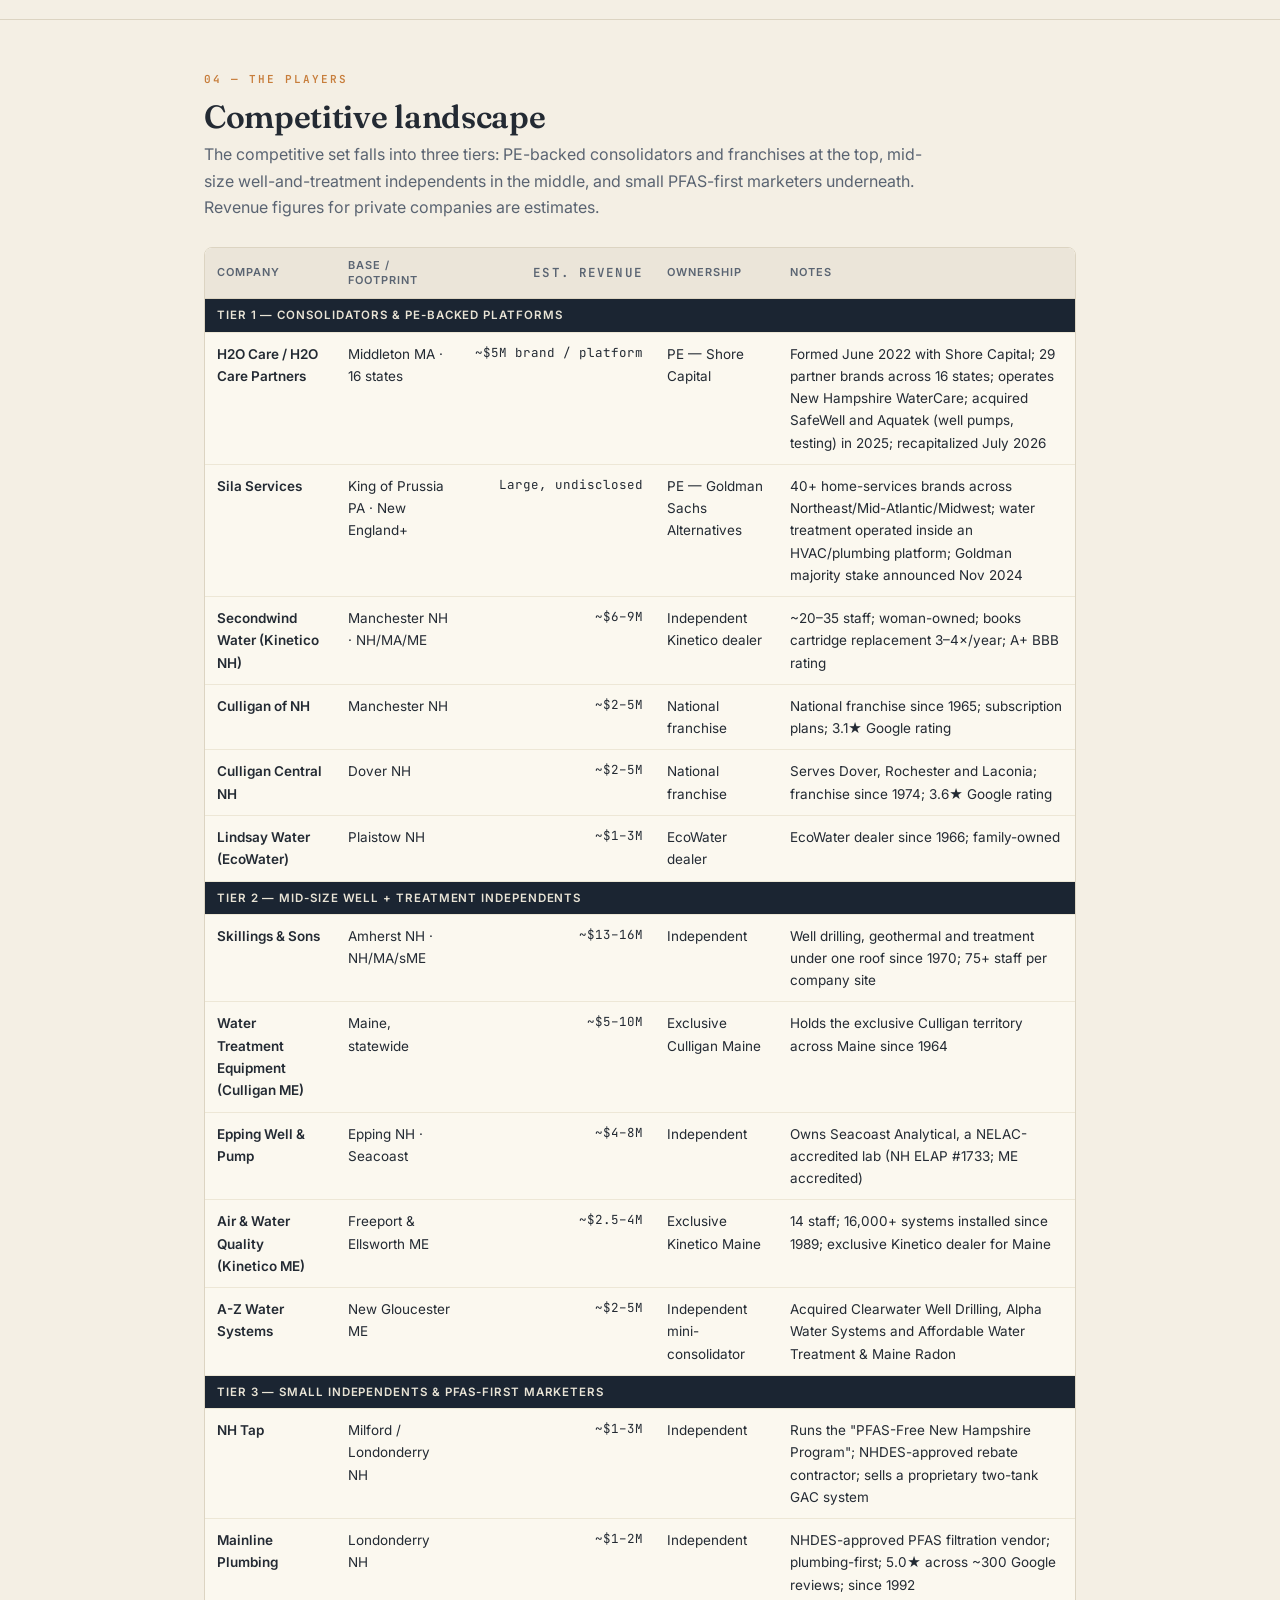
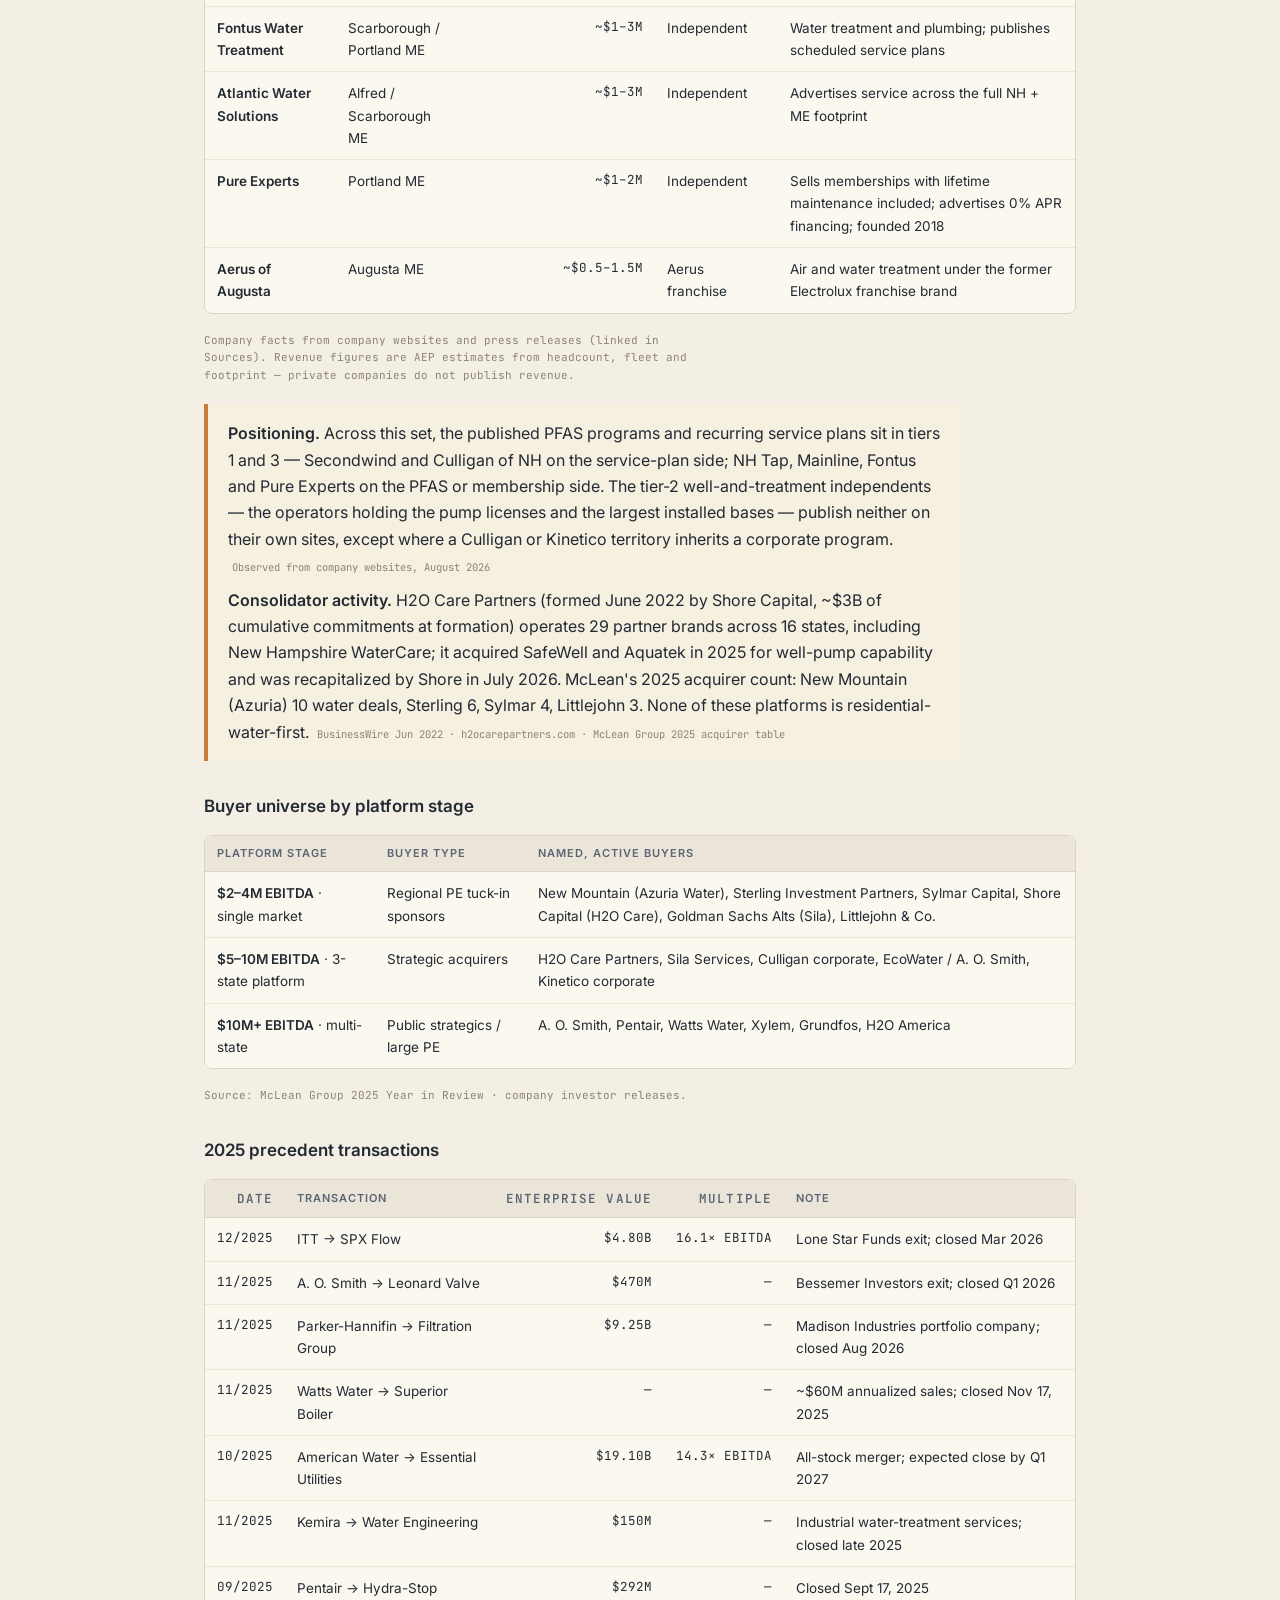
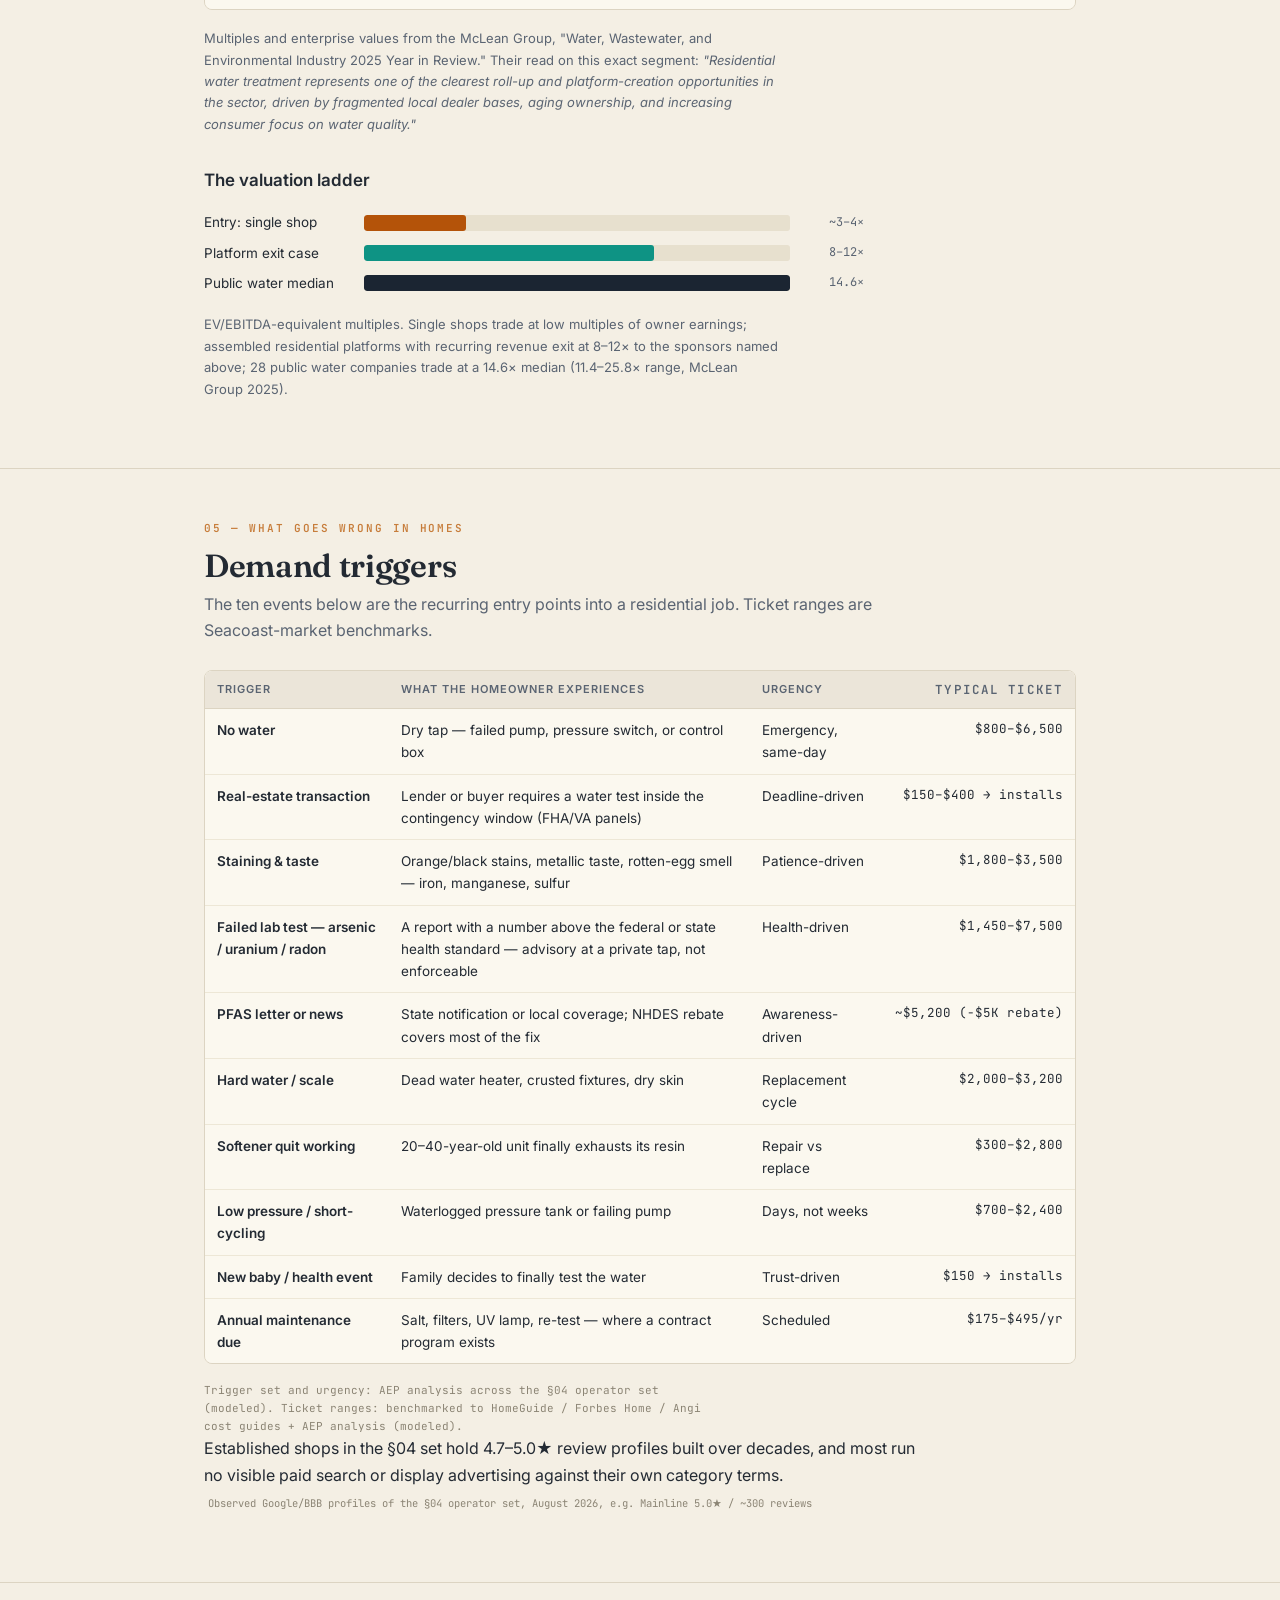
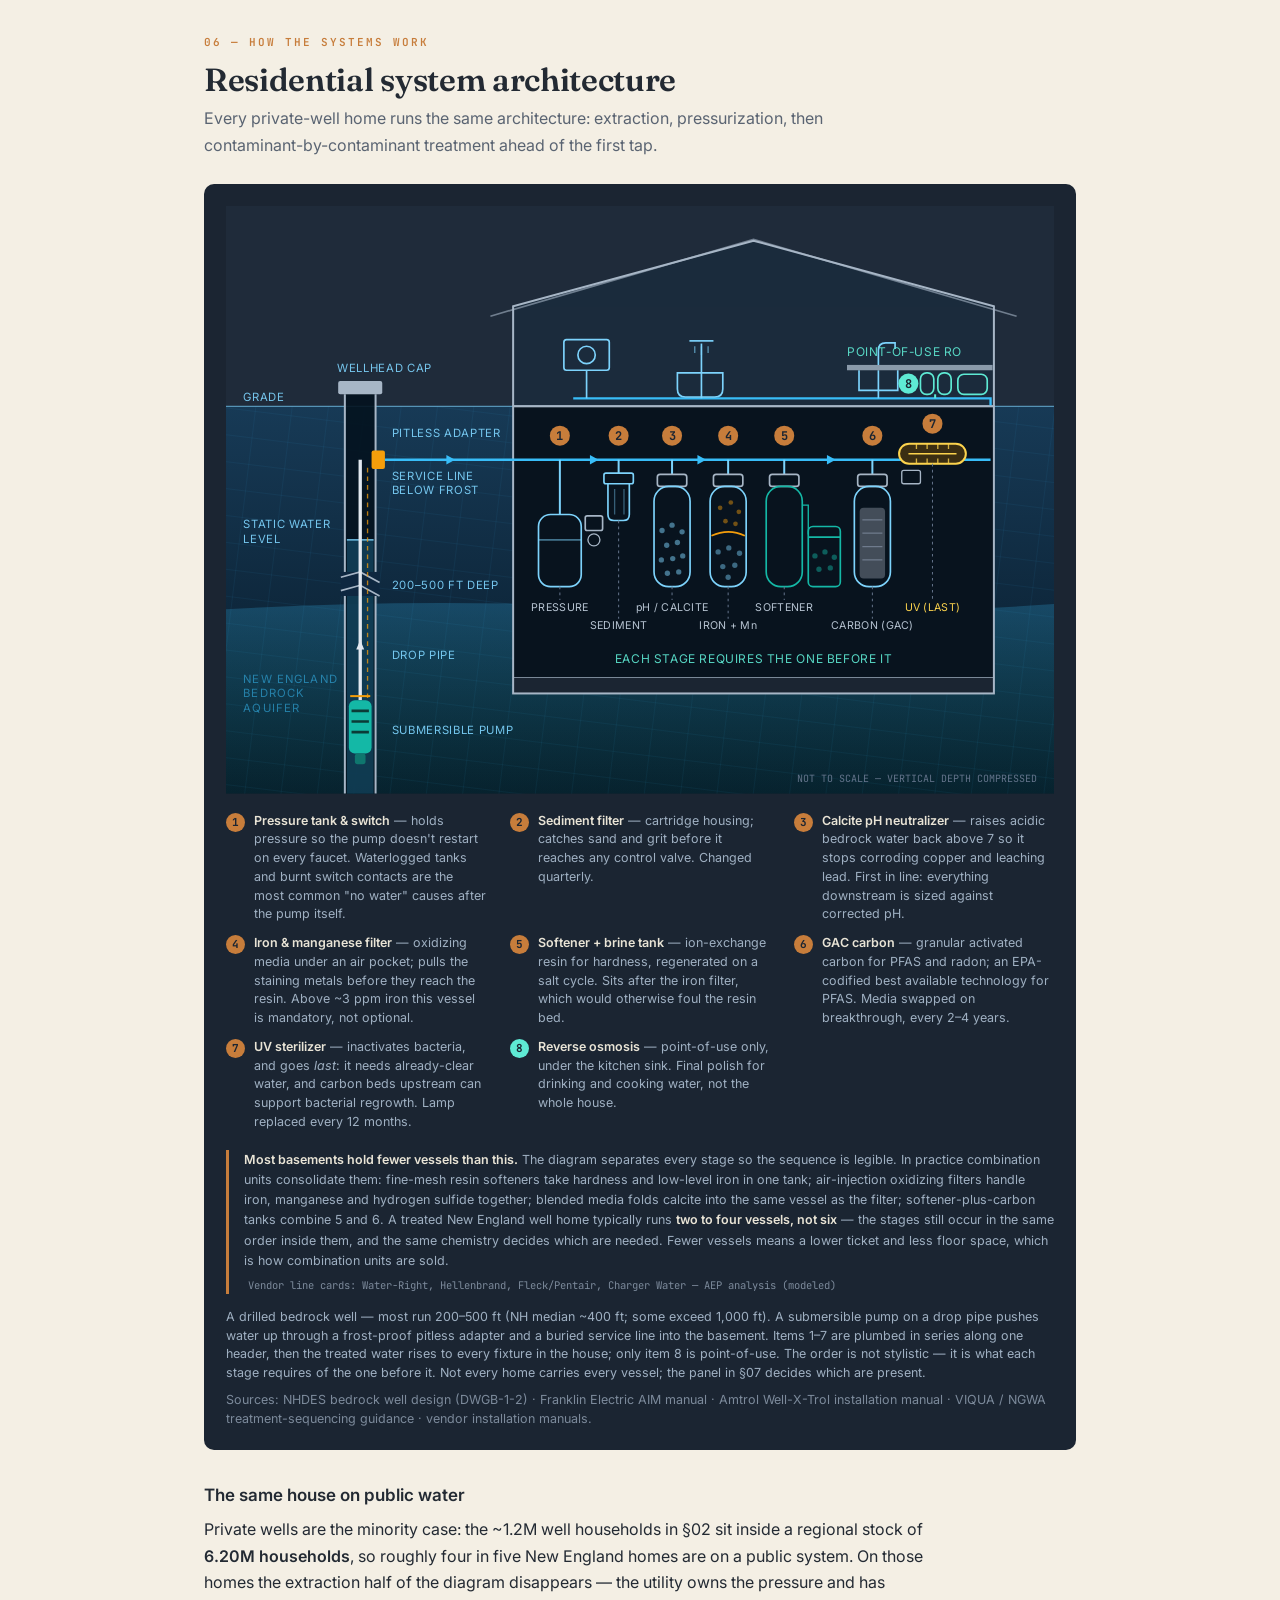
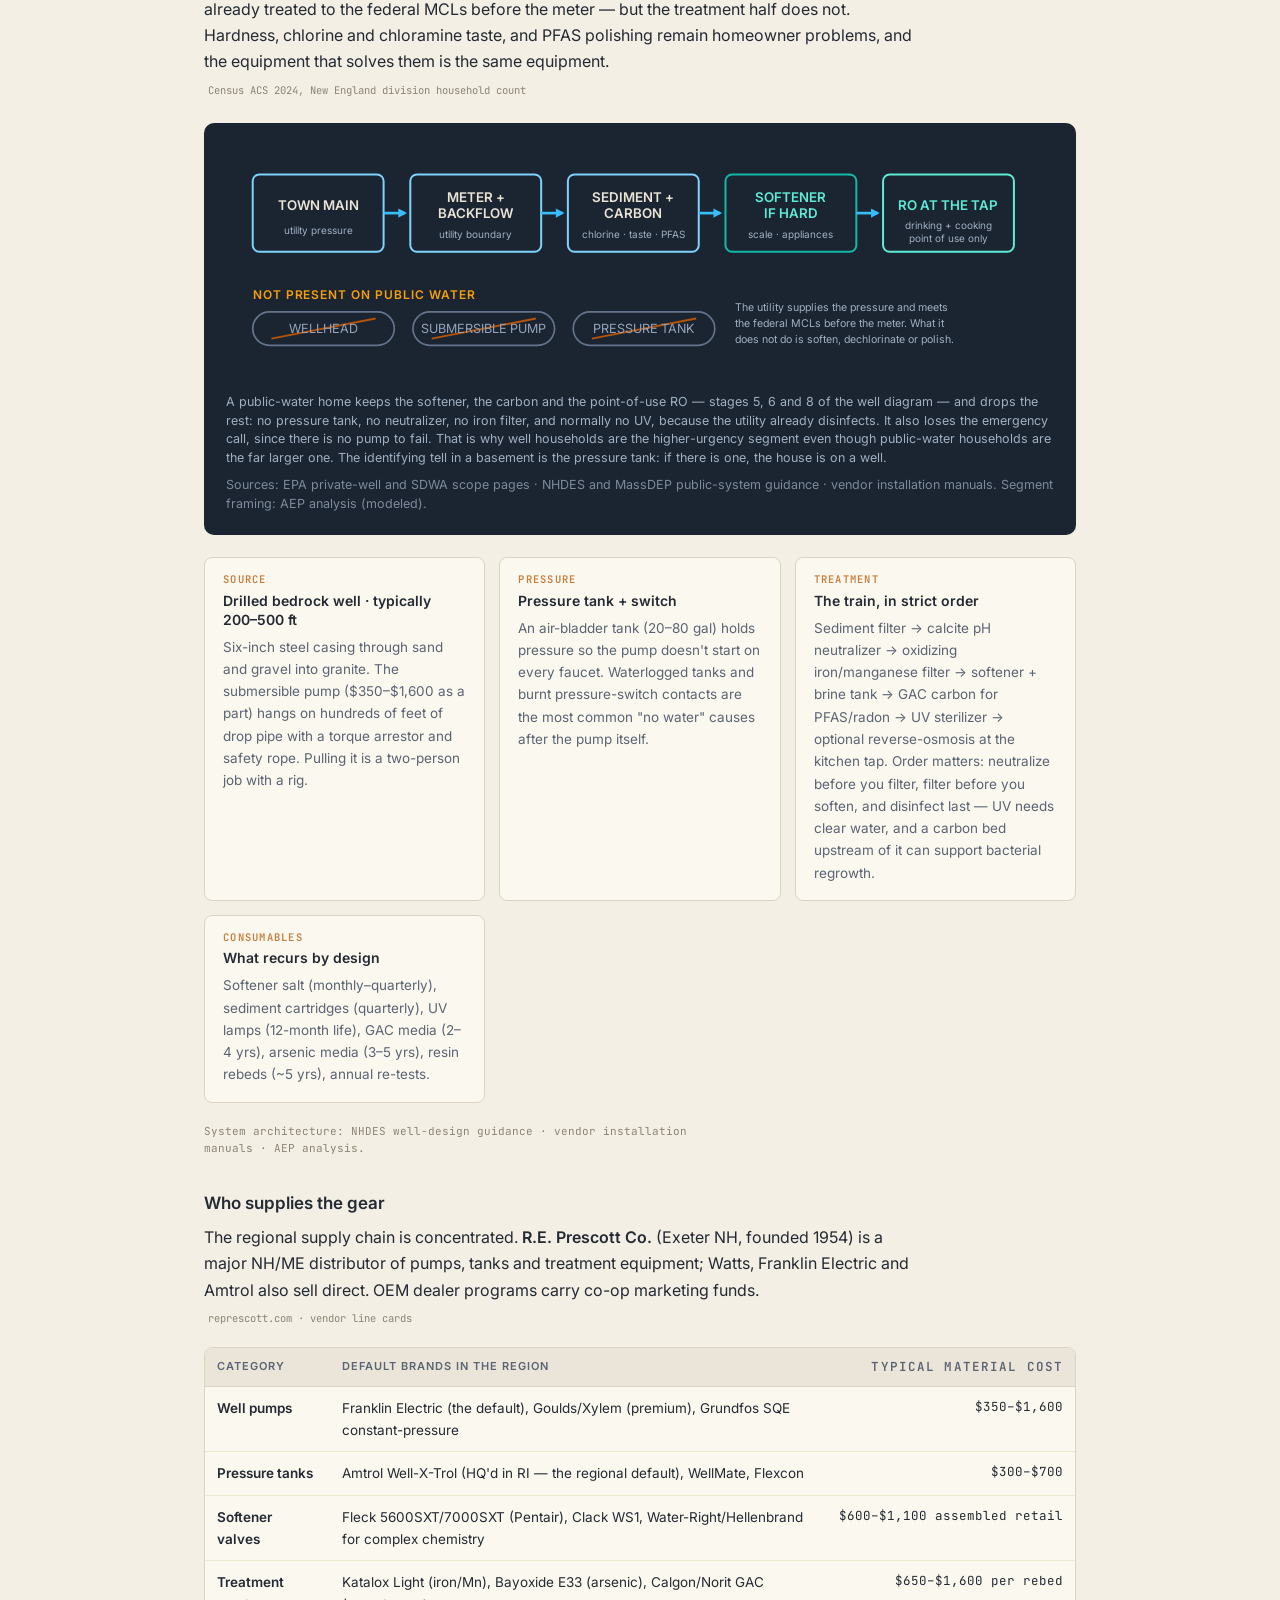
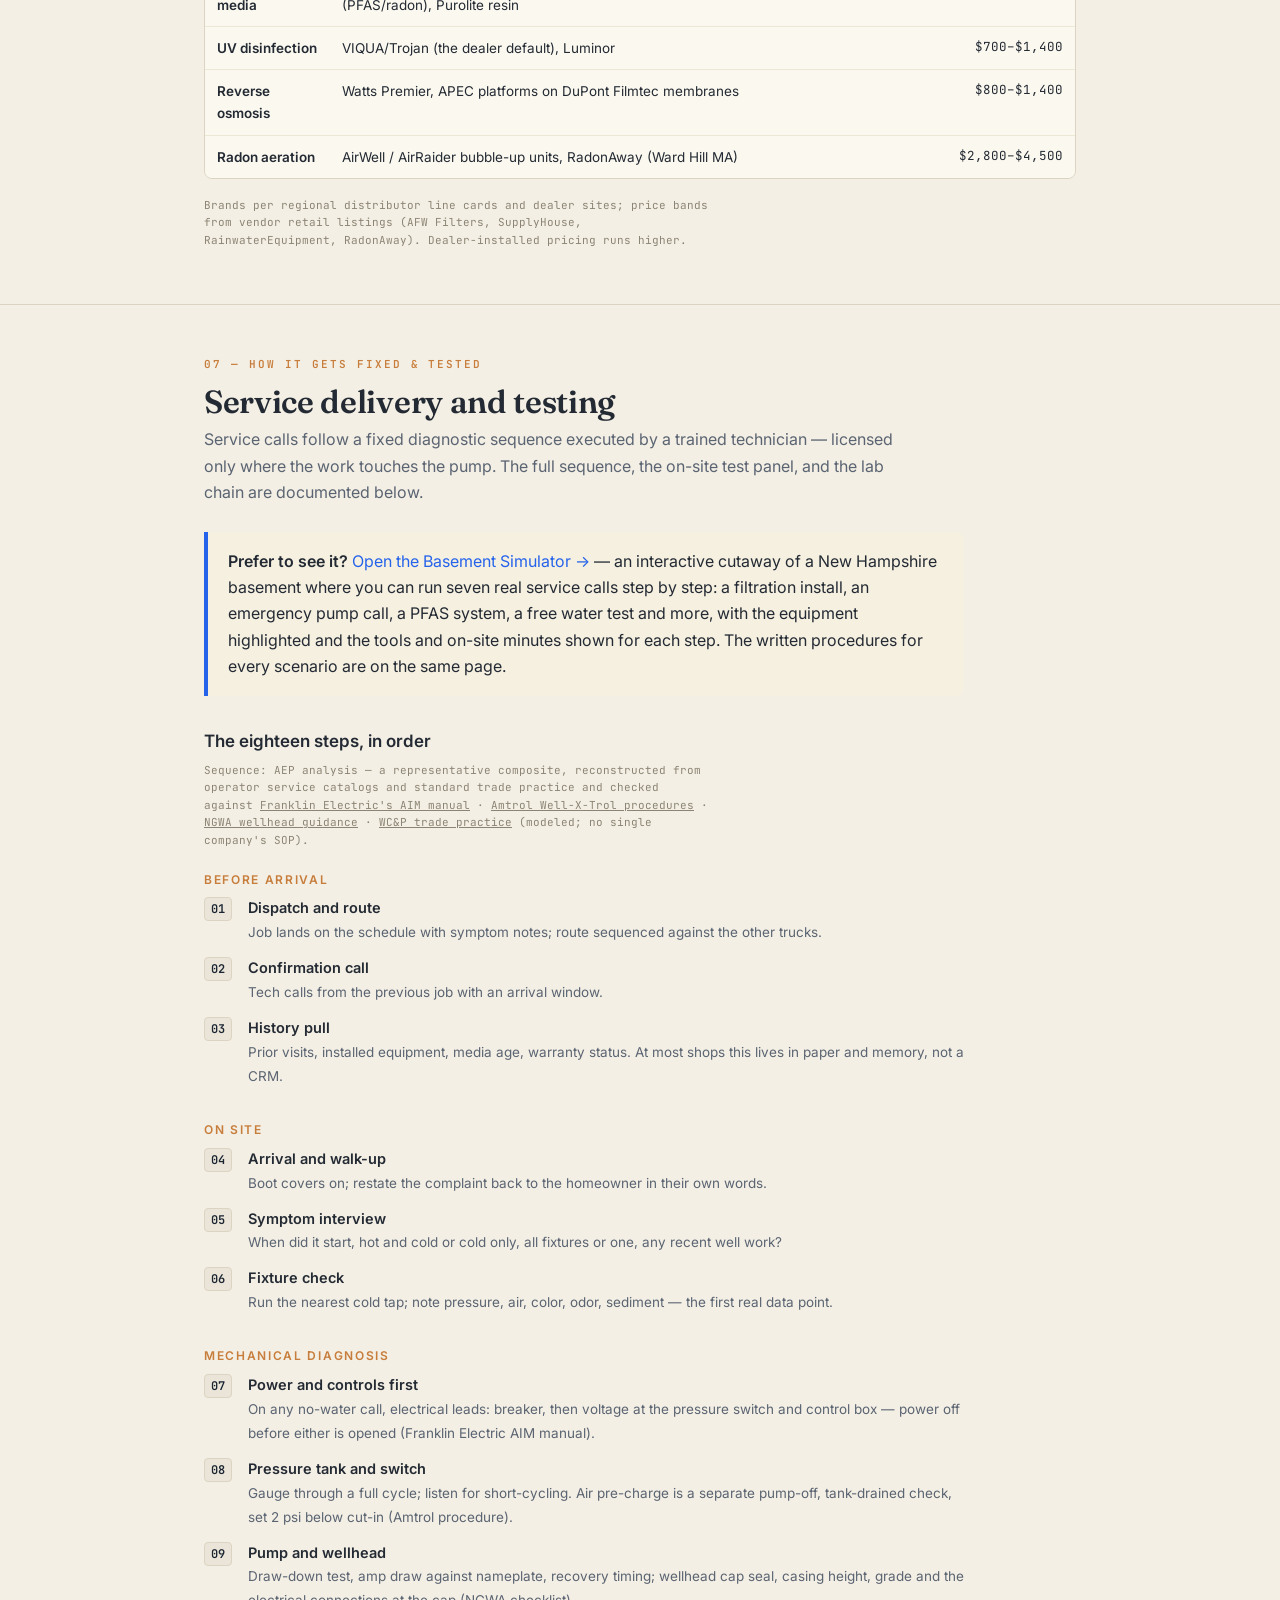
==== commit 278a737a: "Replace the thesis headline with a plain statement of the market The opening line stacked three tech" ====
--- a/index.html
+++ b/index.html
@@ -184,9 +184,12 @@
     <h2>Summary</h2>
     <p class="sec-sub">Three claims, each documented in the sections below.</p>
     <div class="thesis-box">
-      <p class="big">New England residential water combines demand that is event-triggered rather than deferrable, a
-        treatment trade that no state licenses, and an active consolidation market with entry at ~3–4× owner earnings
-        and platform exits at 8–12× EBITDA. No platform operating today is residential-water-first.</p>
+      <p class="big">New England has 6.2 million households. Roughly 1.2 million run their own water supply on a
+        private well; the rest sit on a public system that stops treating at the meter. Both buy the same softeners,
+        filters and testing from the same fragmented base of local dealers — and no platform operating today is built
+        residential-water-first.</p>
+      <p style="margin:-10px 0 22px"><em class="src-i">Census ACS 2024 household counts · NHDES · Maine CDC · USGS ·
+        McLean Group 2025 Year in Review</em></p>
       <div class="pillars">
         <div class="pillar">
           <h4>Demand</h4>
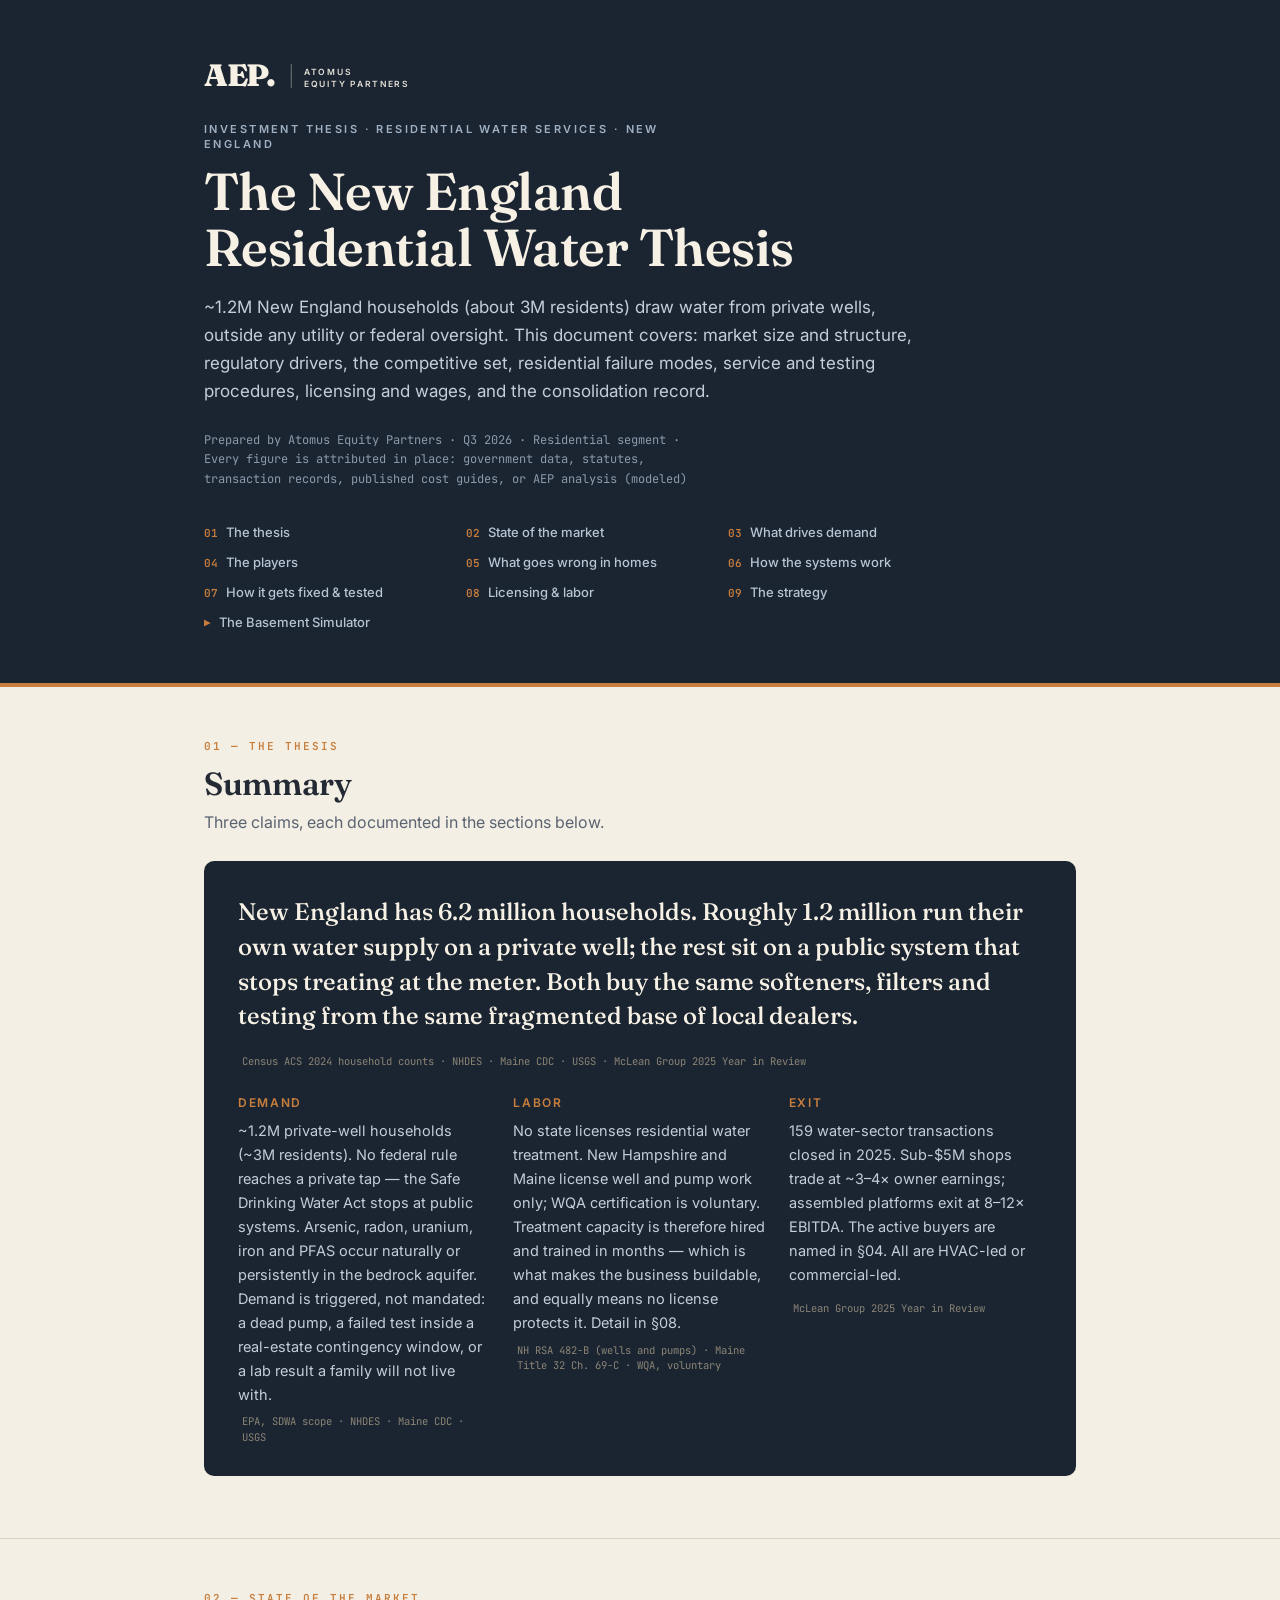
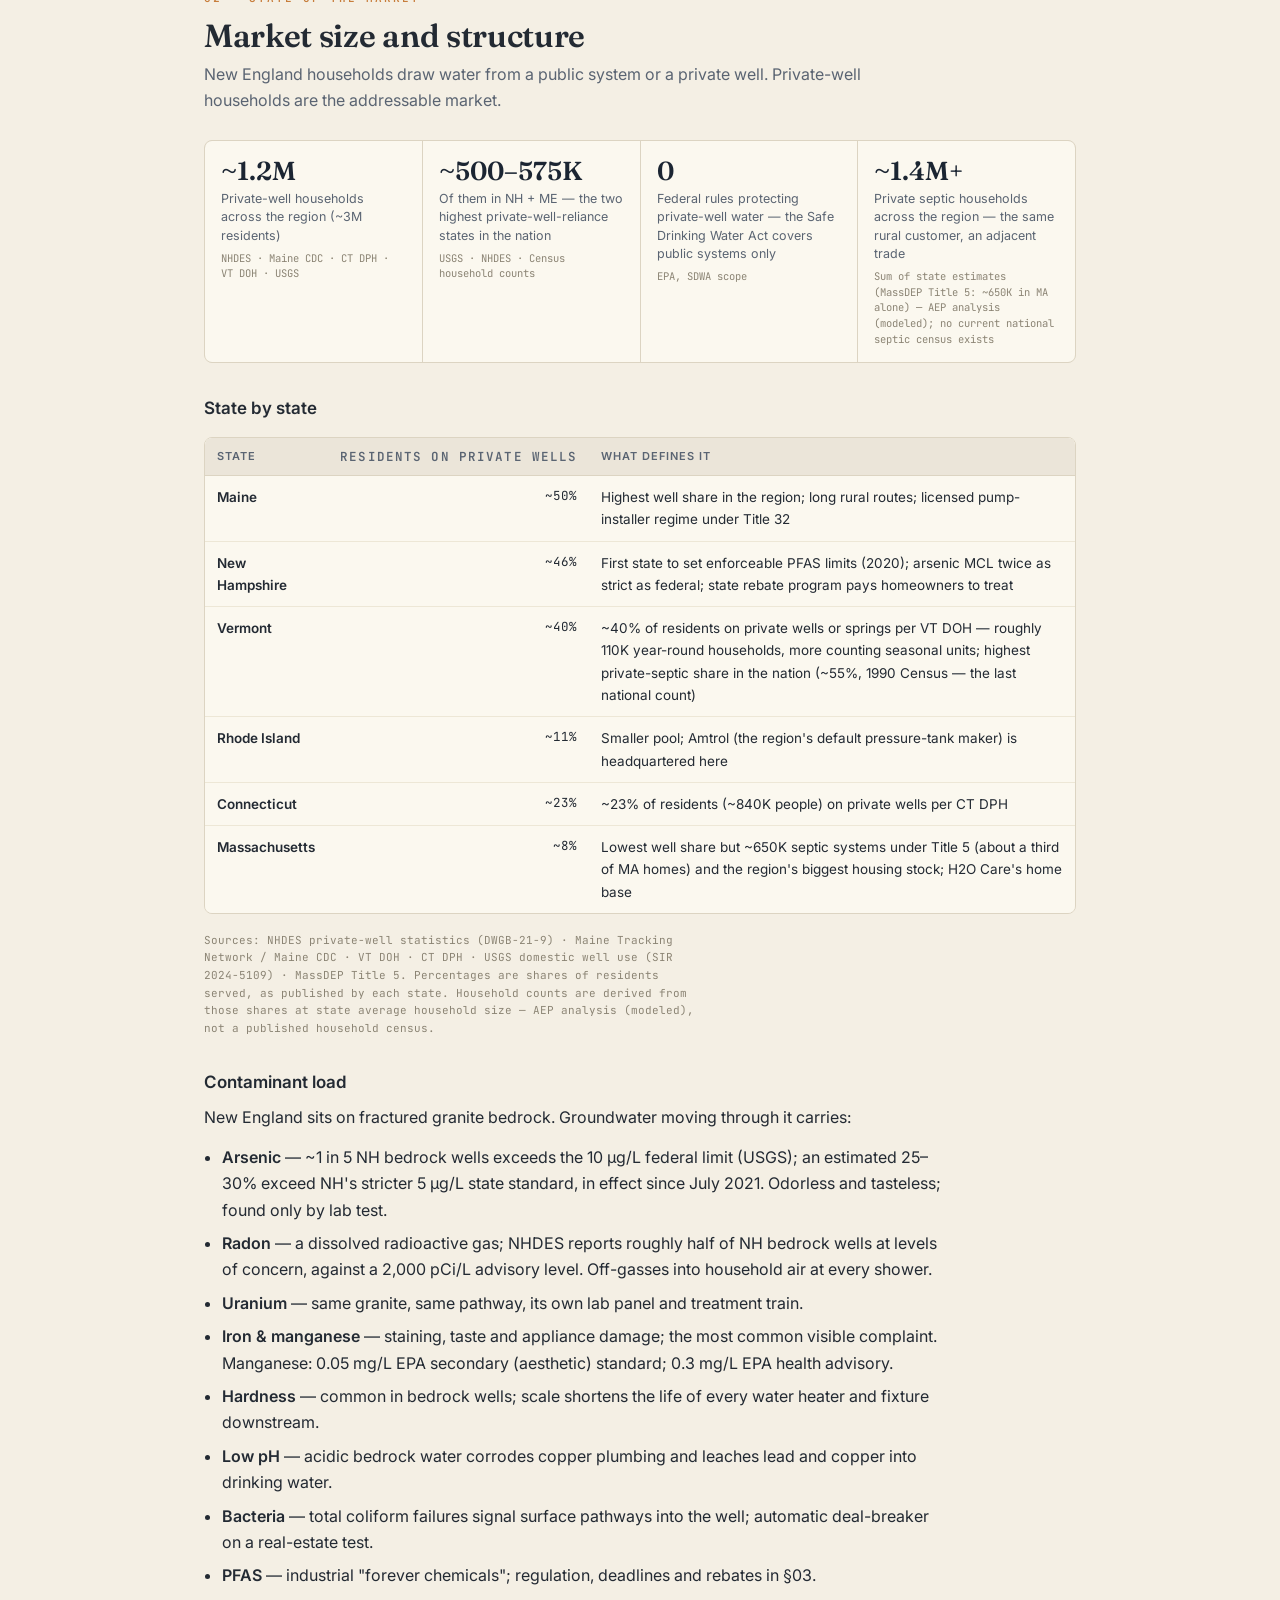
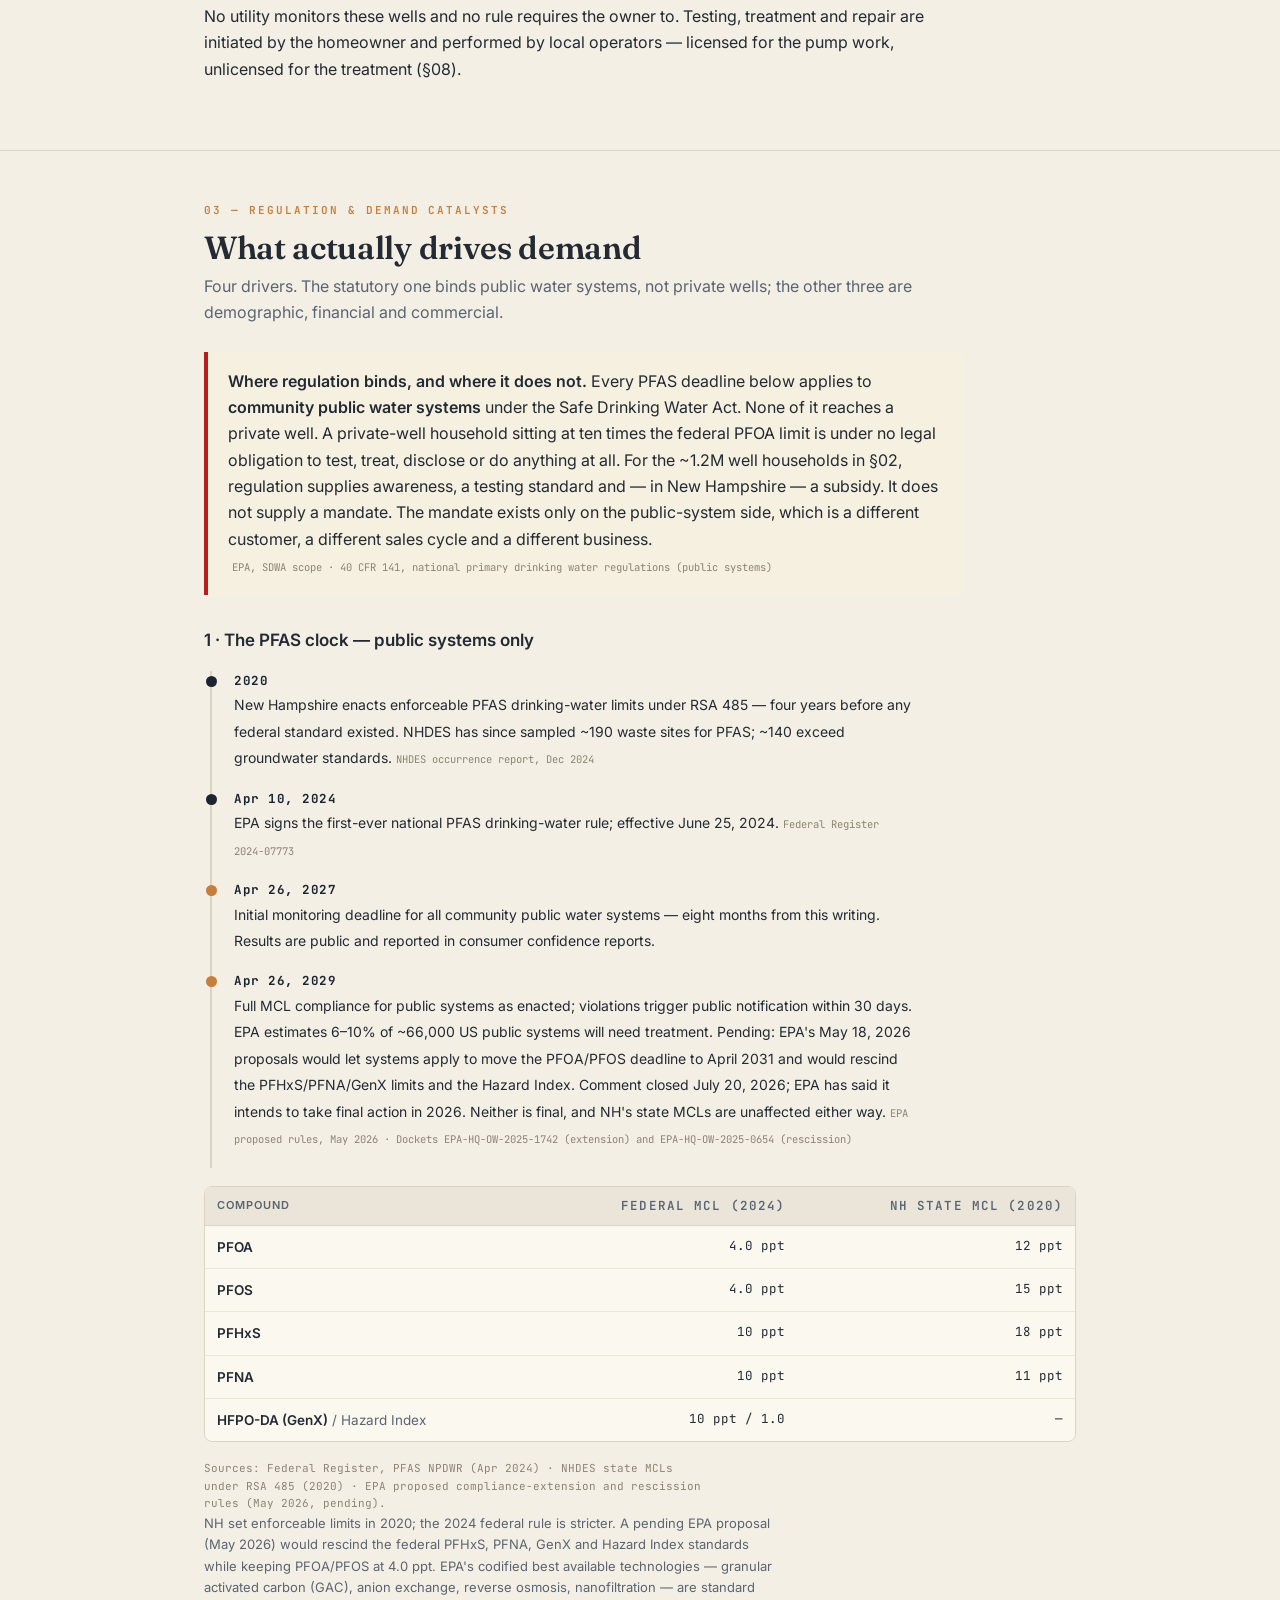
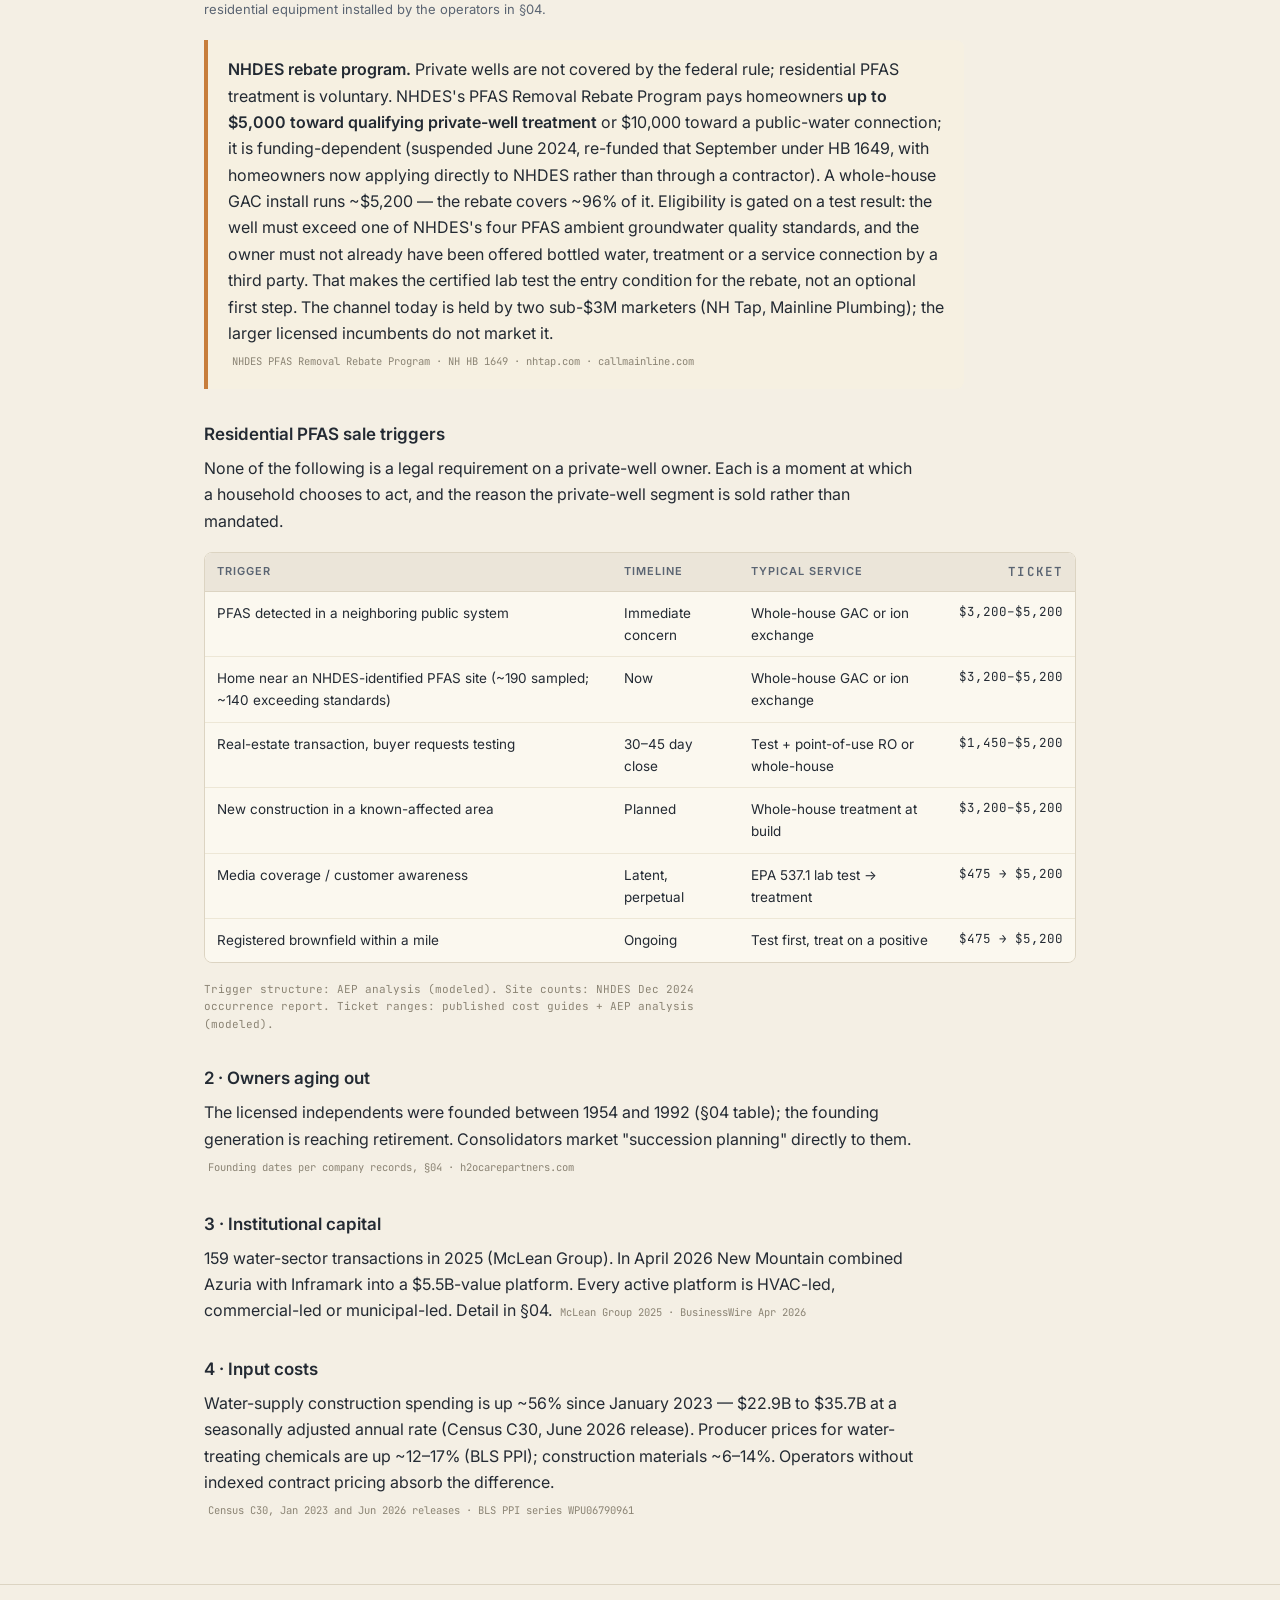
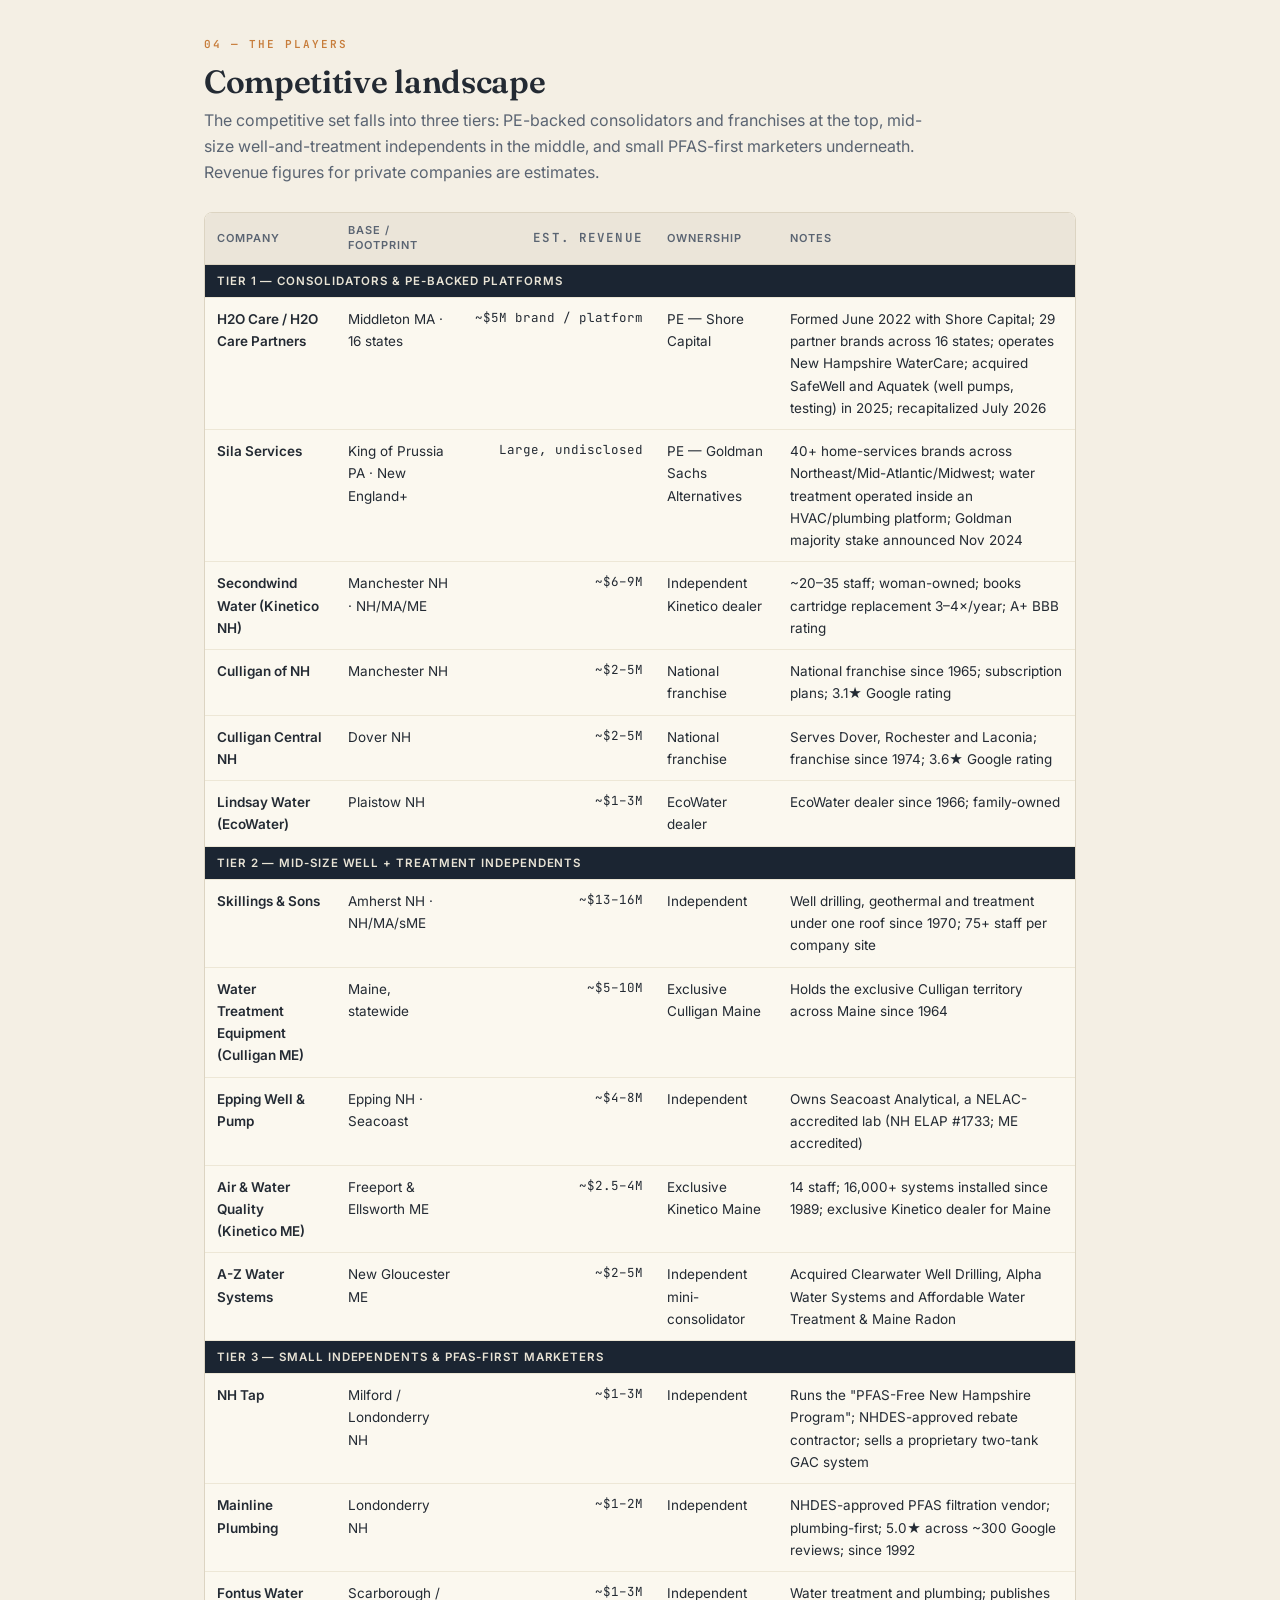
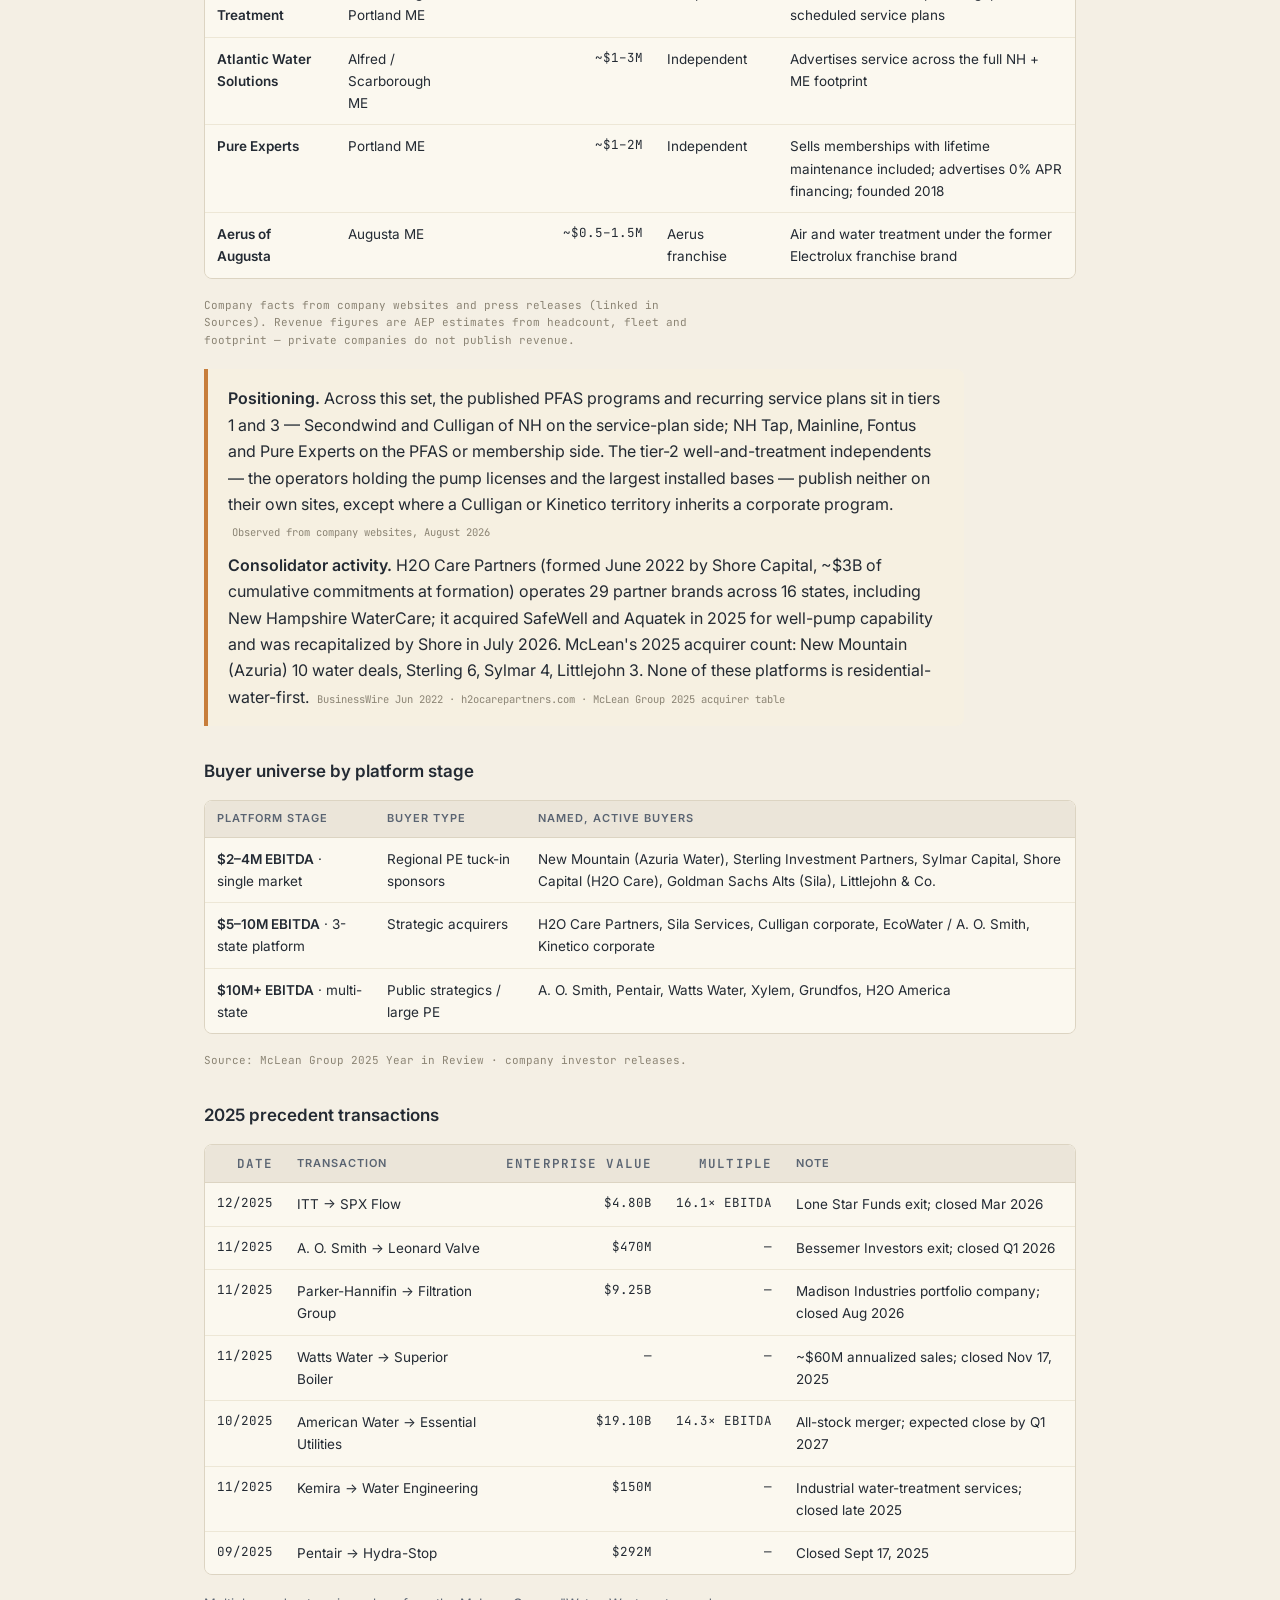
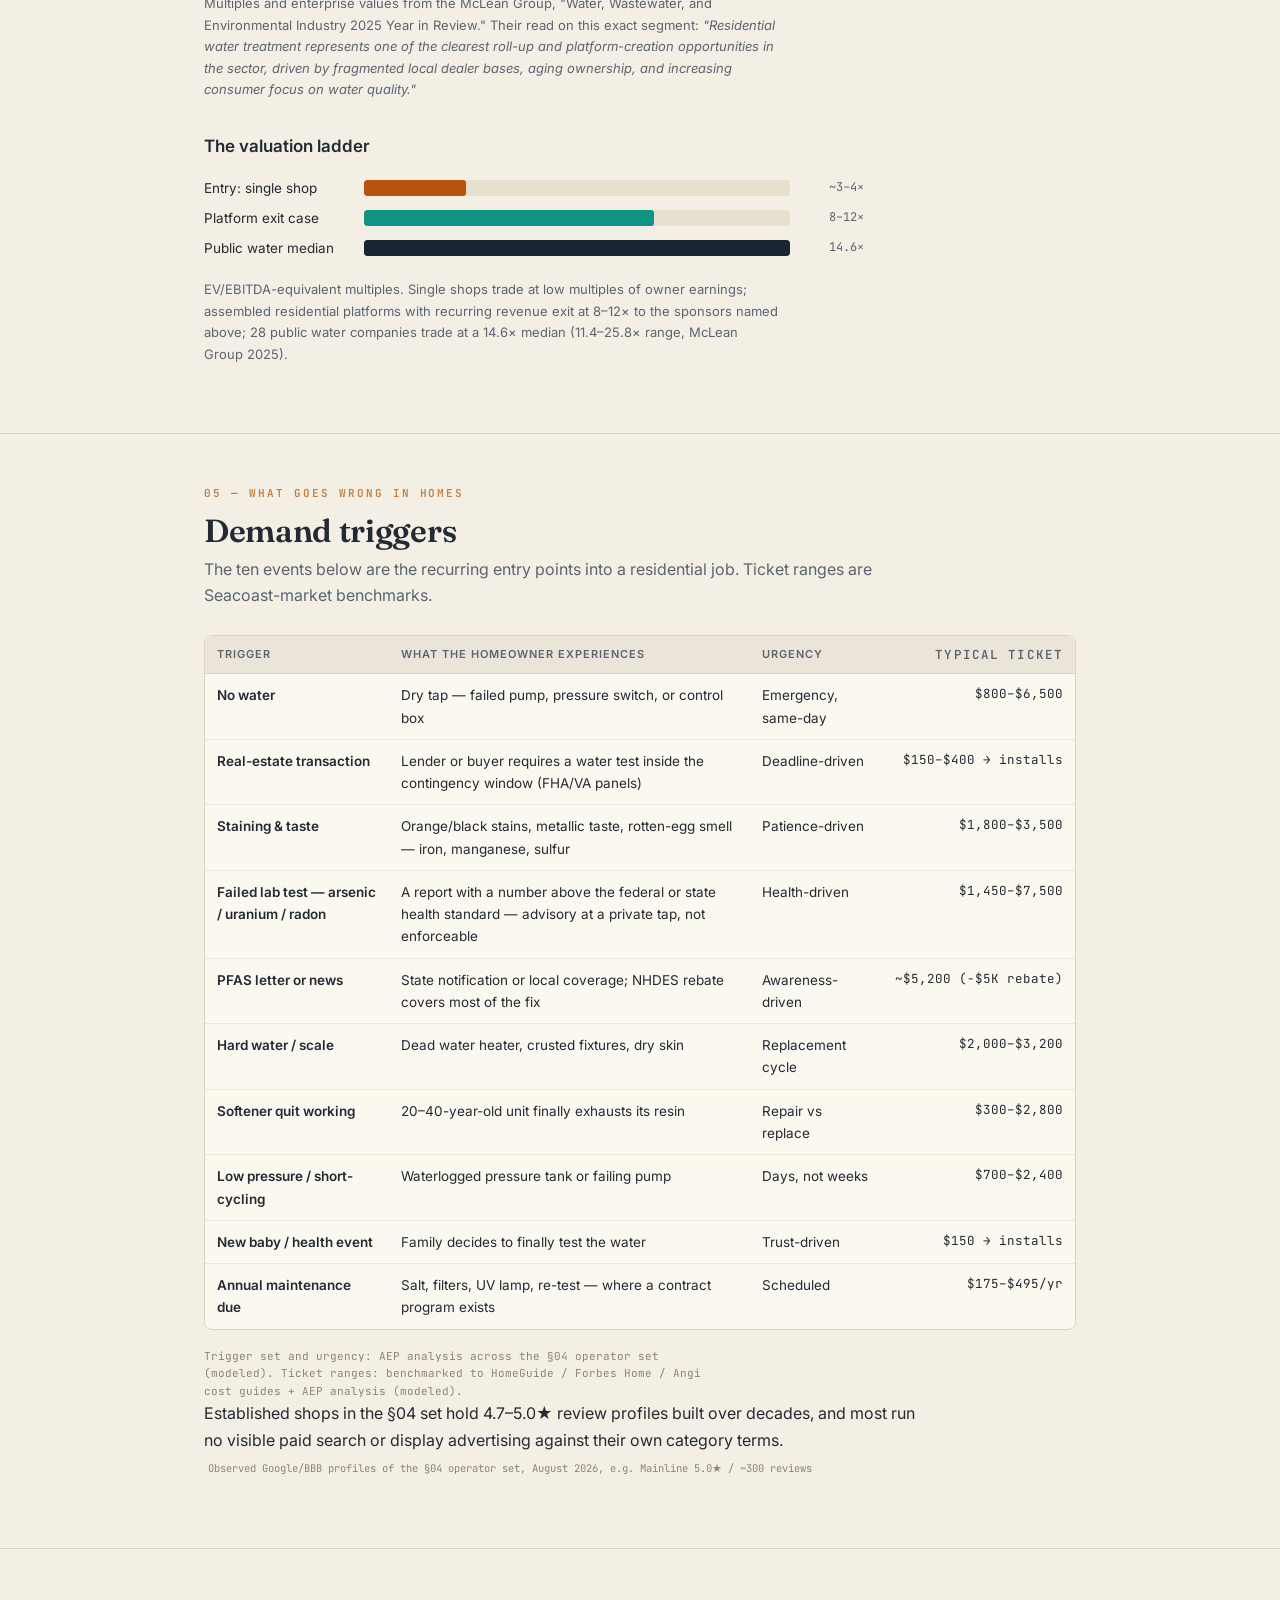
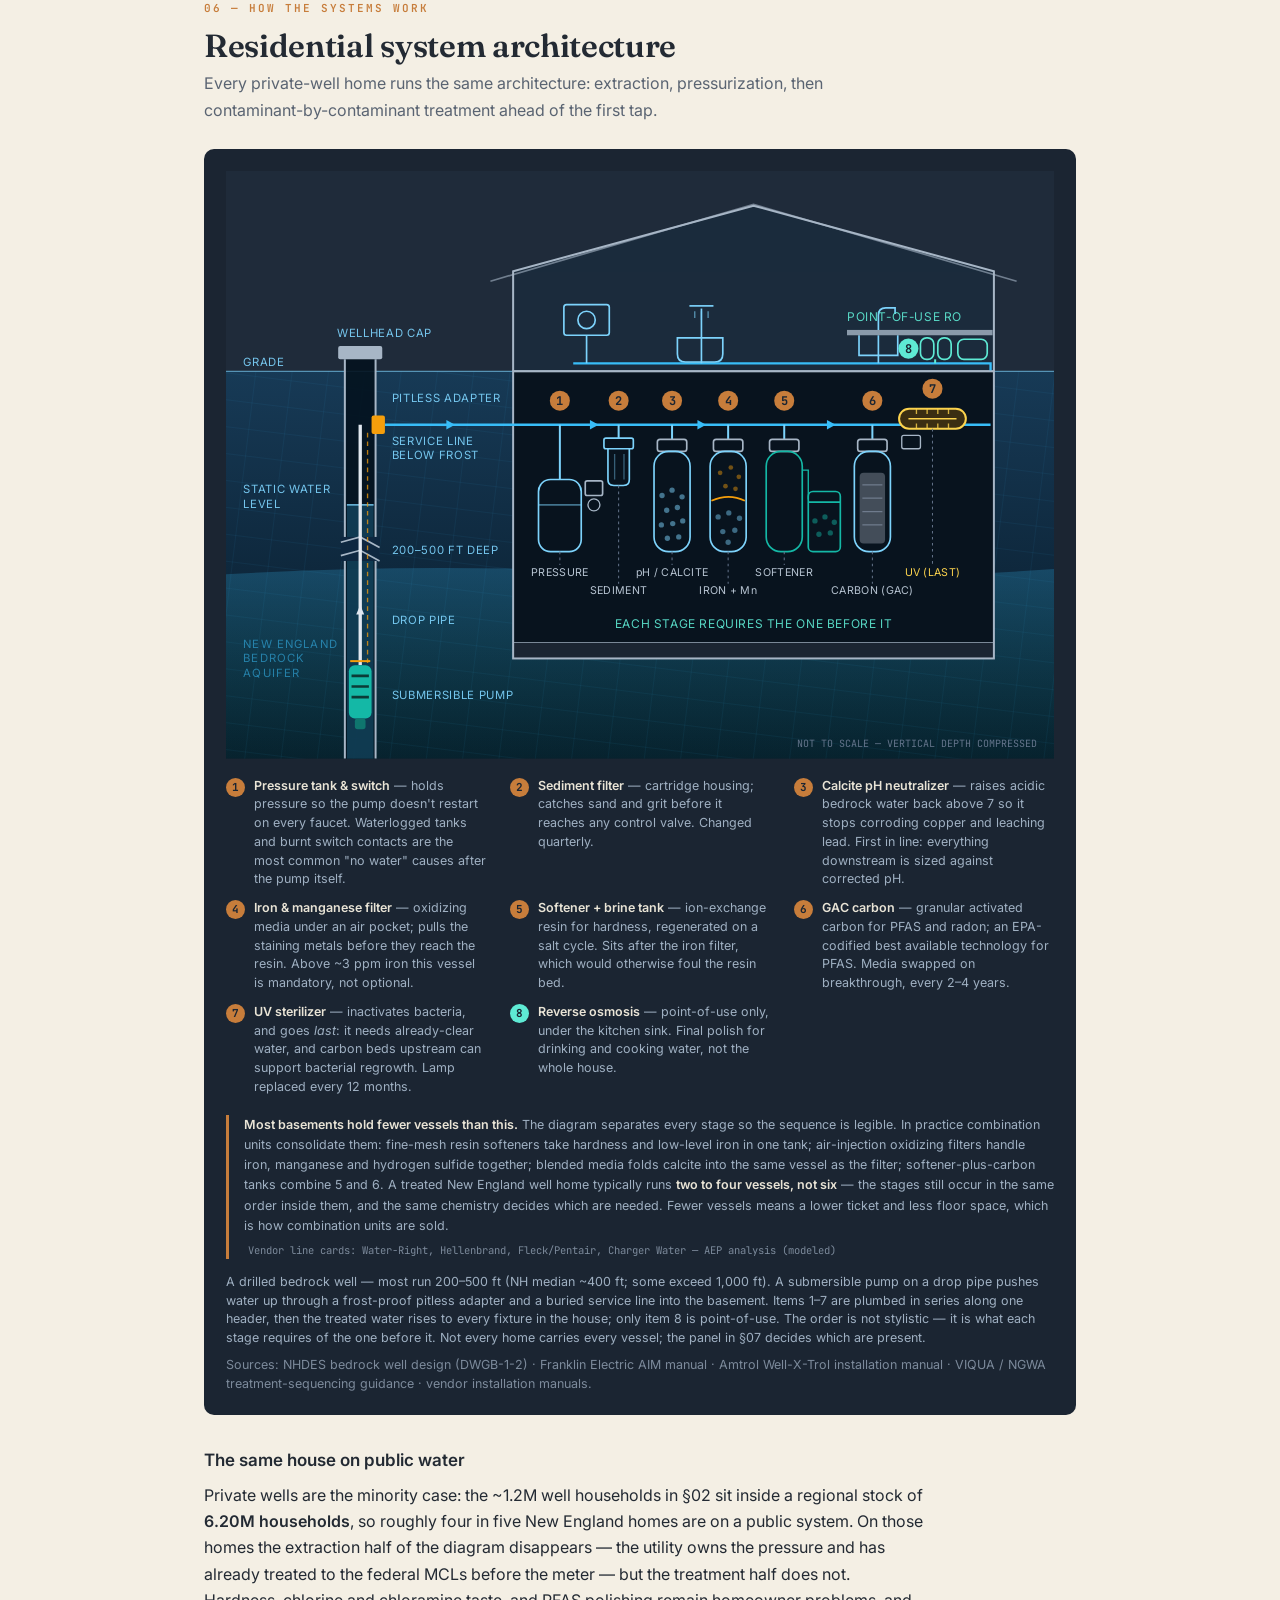
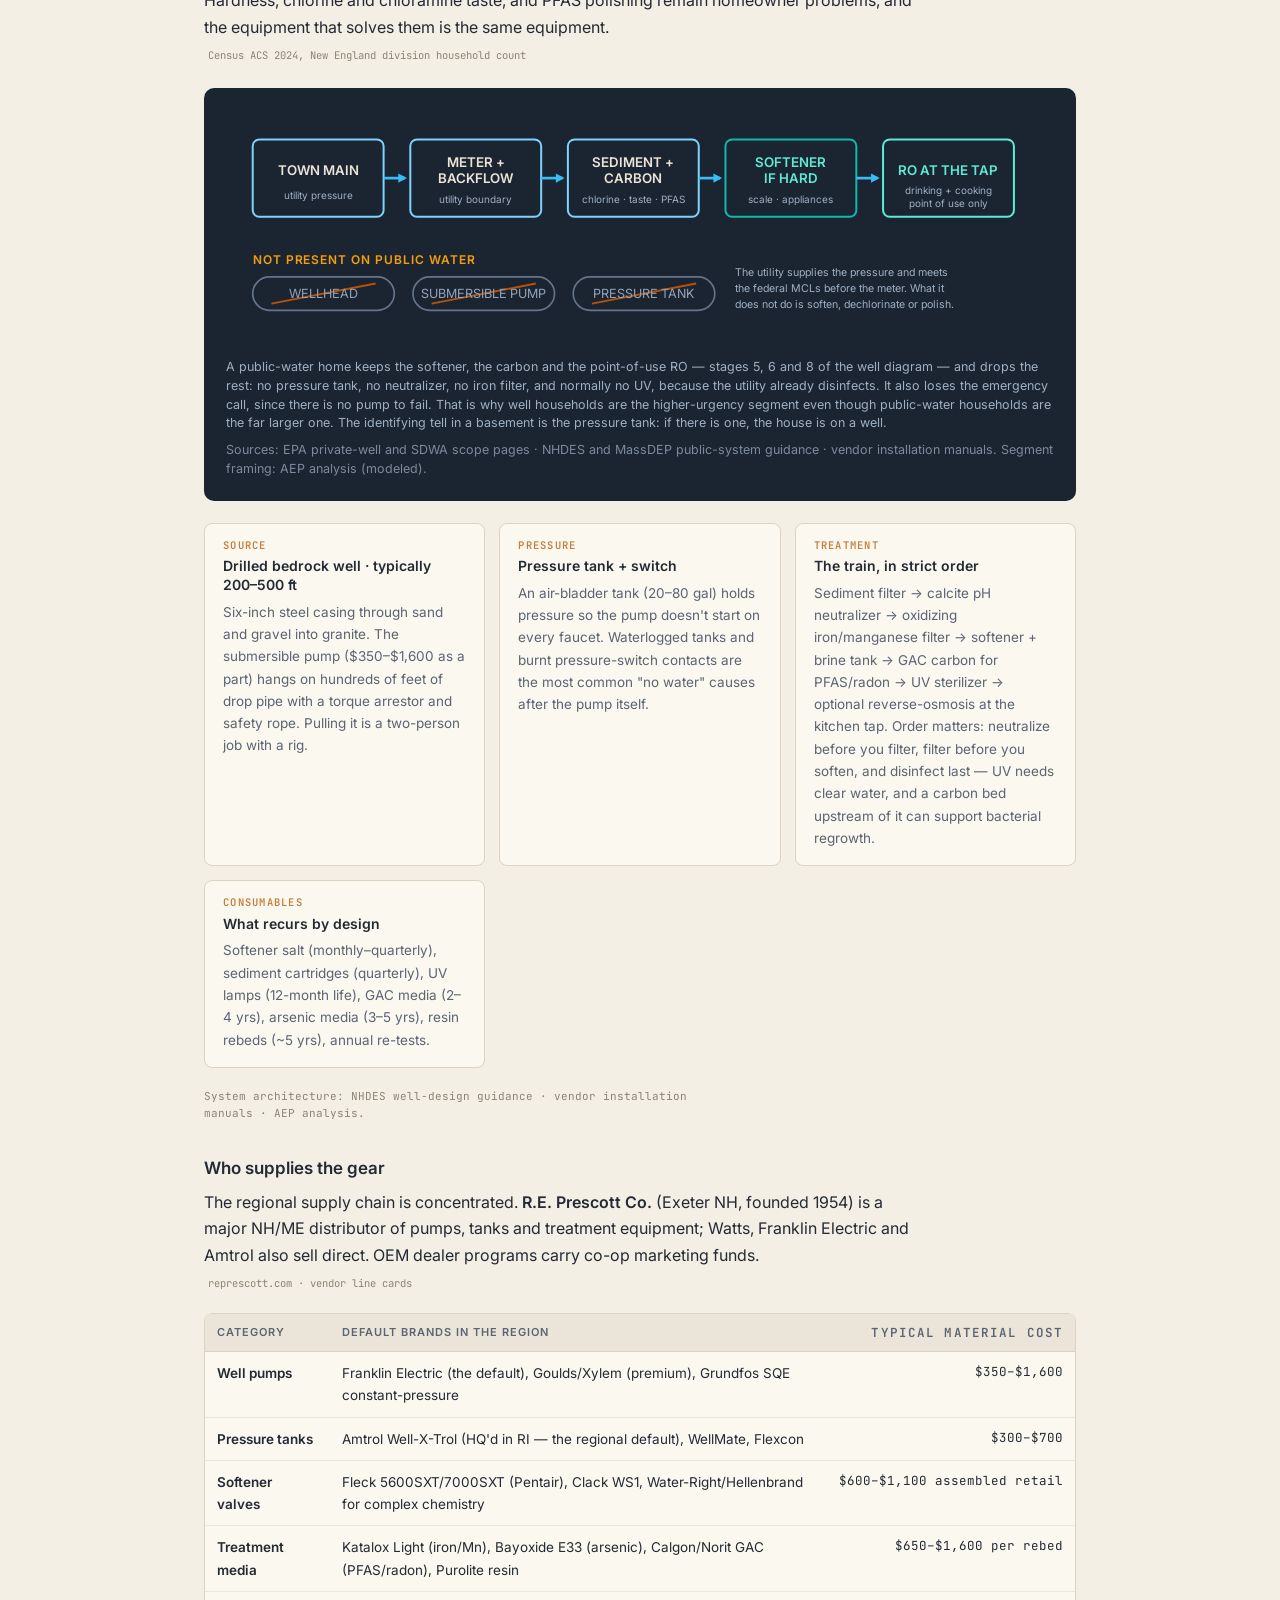
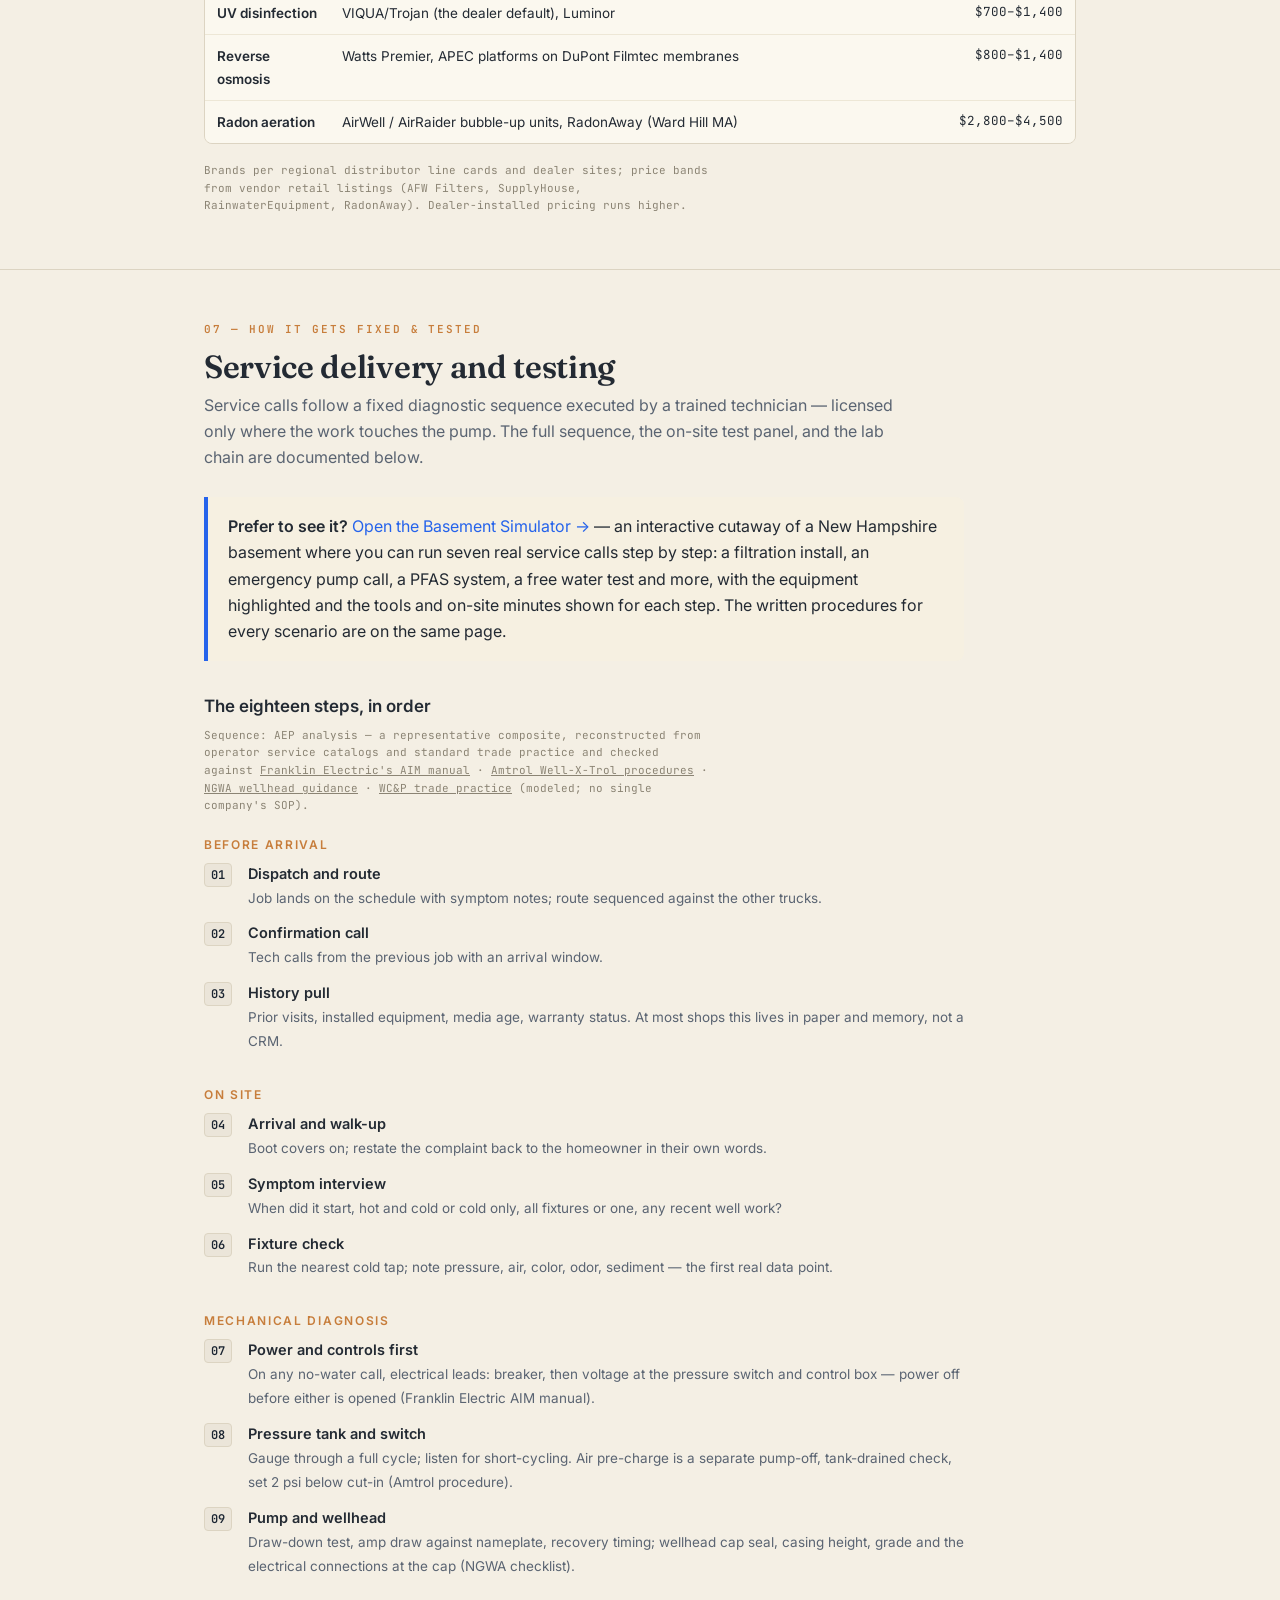
==== commit 33934fb1: "Drop the no-platform claim from the thesis headline Leaves the opening as a plain statement of the m" ====
--- a/index.html
+++ b/index.html
@@ -186,8 +186,7 @@
     <div class="thesis-box">
       <p class="big">New England has 6.2 million households. Roughly 1.2 million run their own water supply on a
         private well; the rest sit on a public system that stops treating at the meter. Both buy the same softeners,
-        filters and testing from the same fragmented base of local dealers — and no platform operating today is built
-        residential-water-first.</p>
+        filters and testing from the same fragmented base of local dealers.</p>
       <p style="margin:-10px 0 22px"><em class="src-i">Census ACS 2024 household counts · NHDES · Maine CDC · USGS ·
         McLean Group 2025 Year in Review</em></p>
       <div class="pillars">
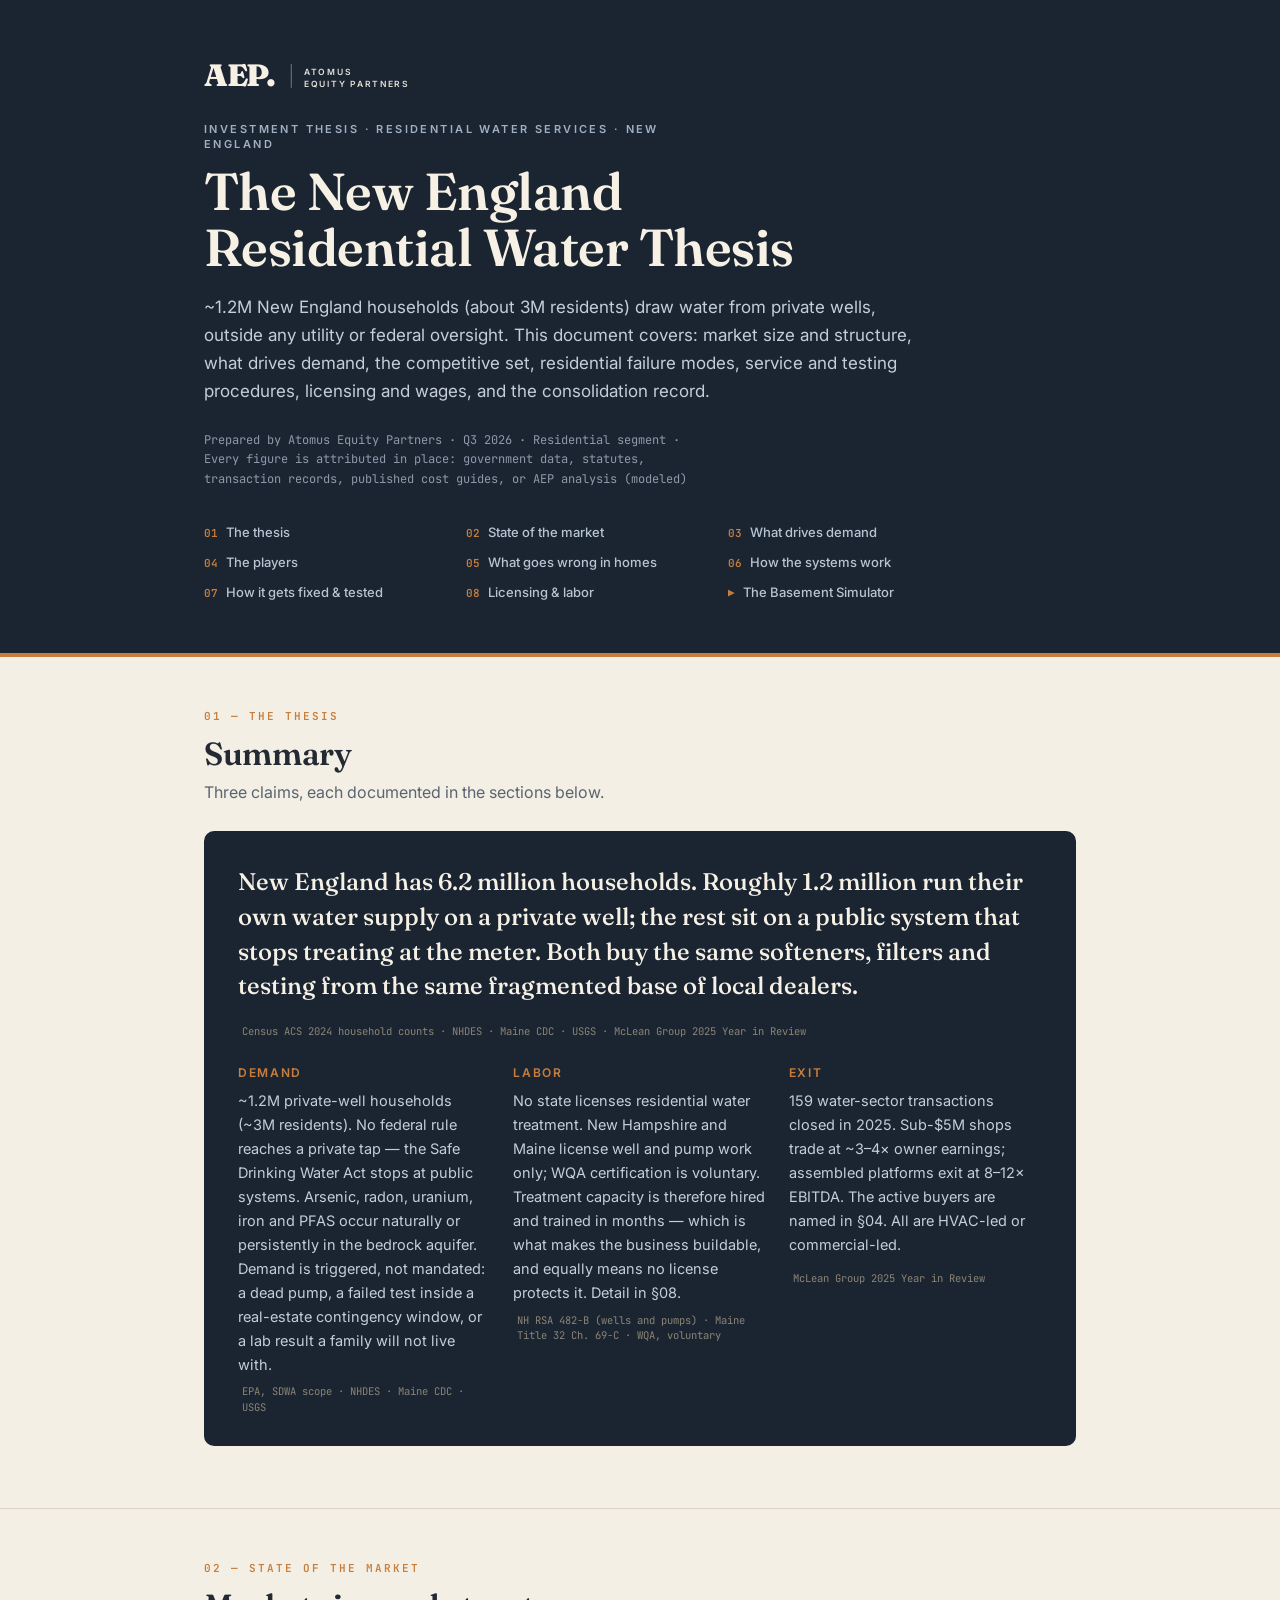
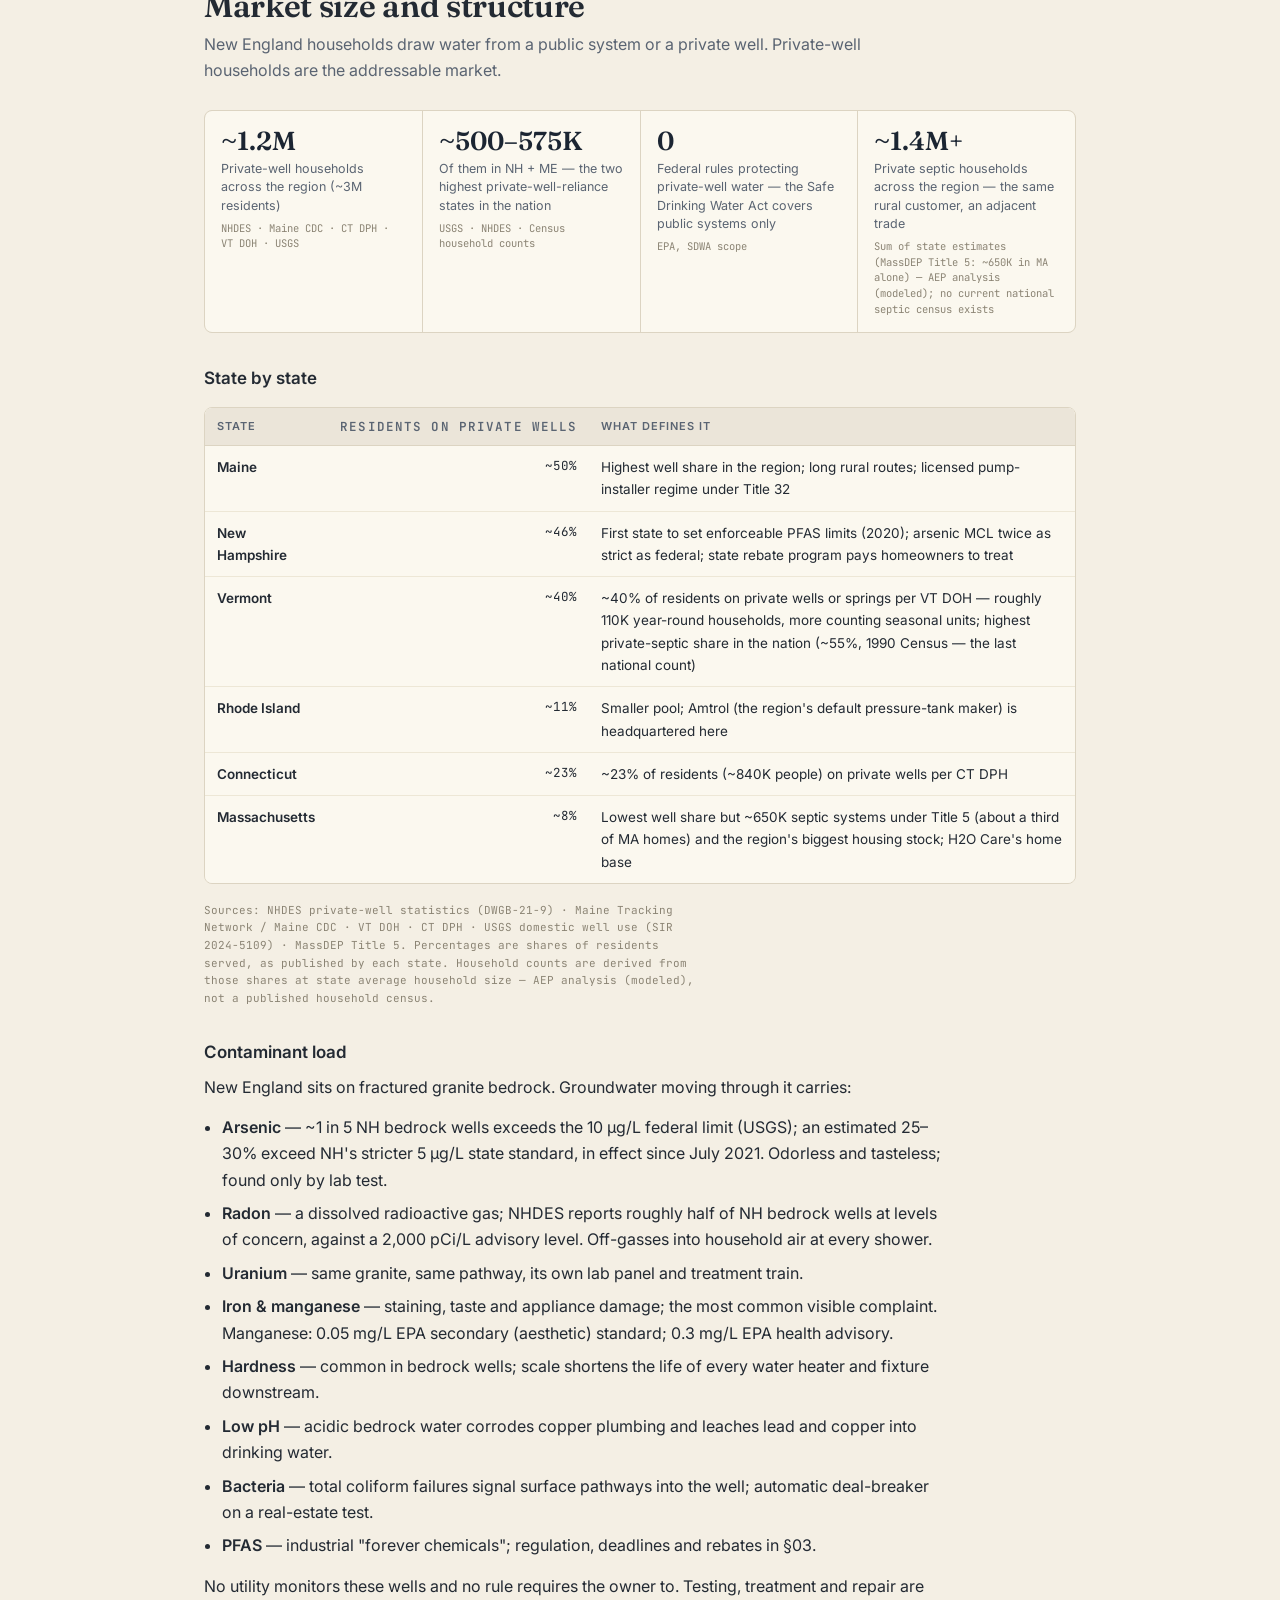
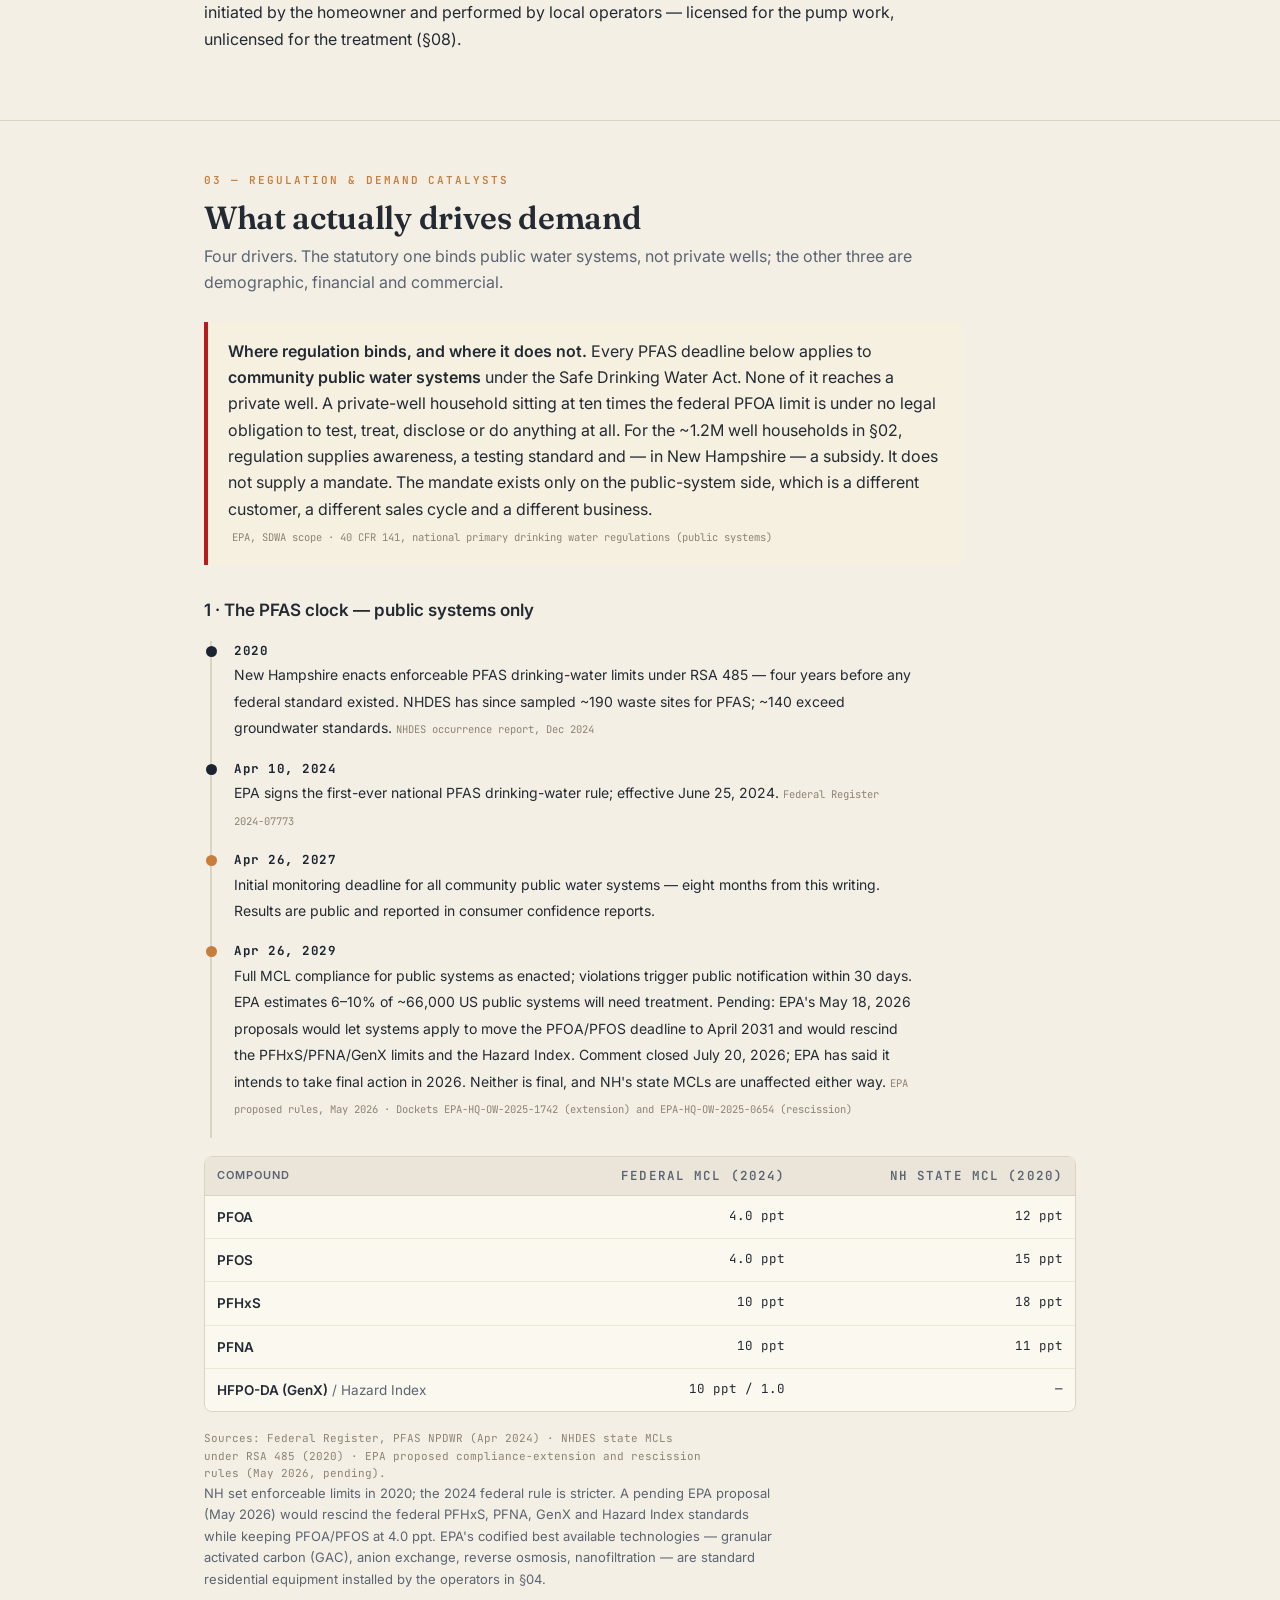
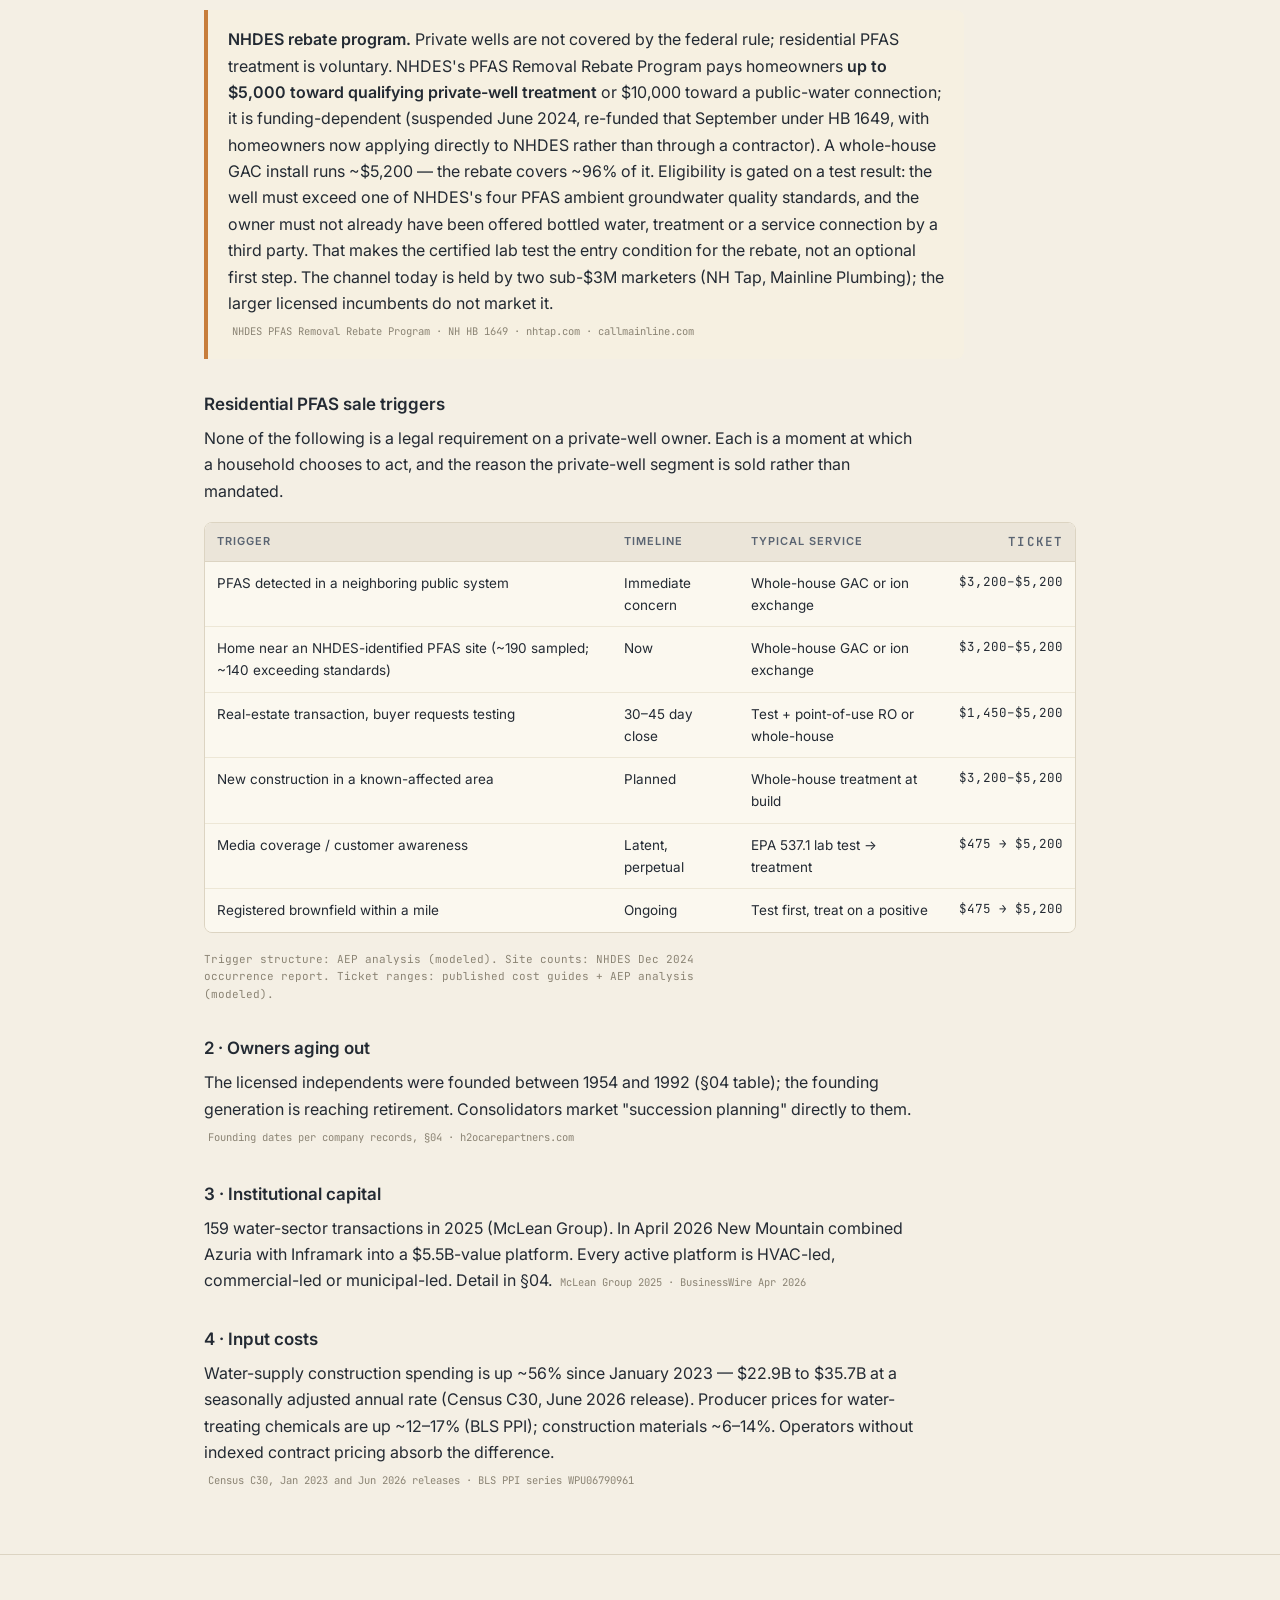
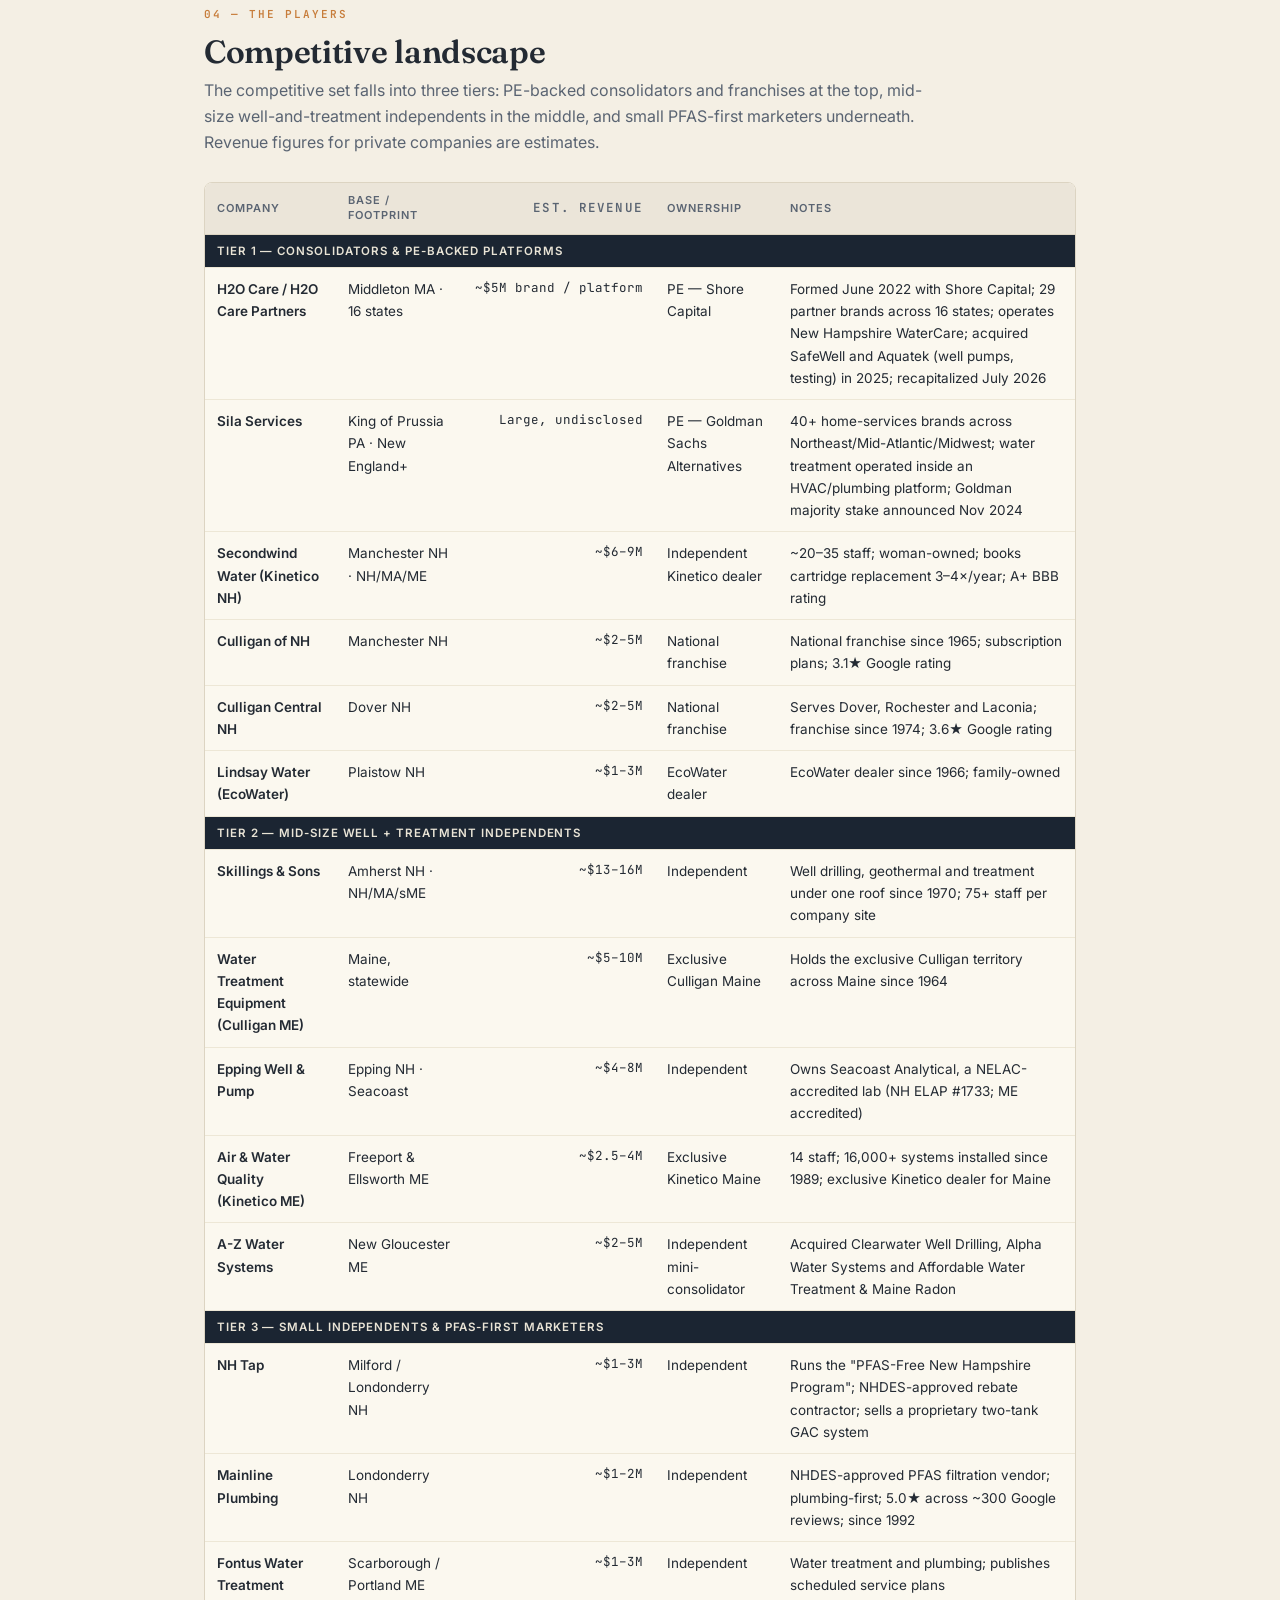
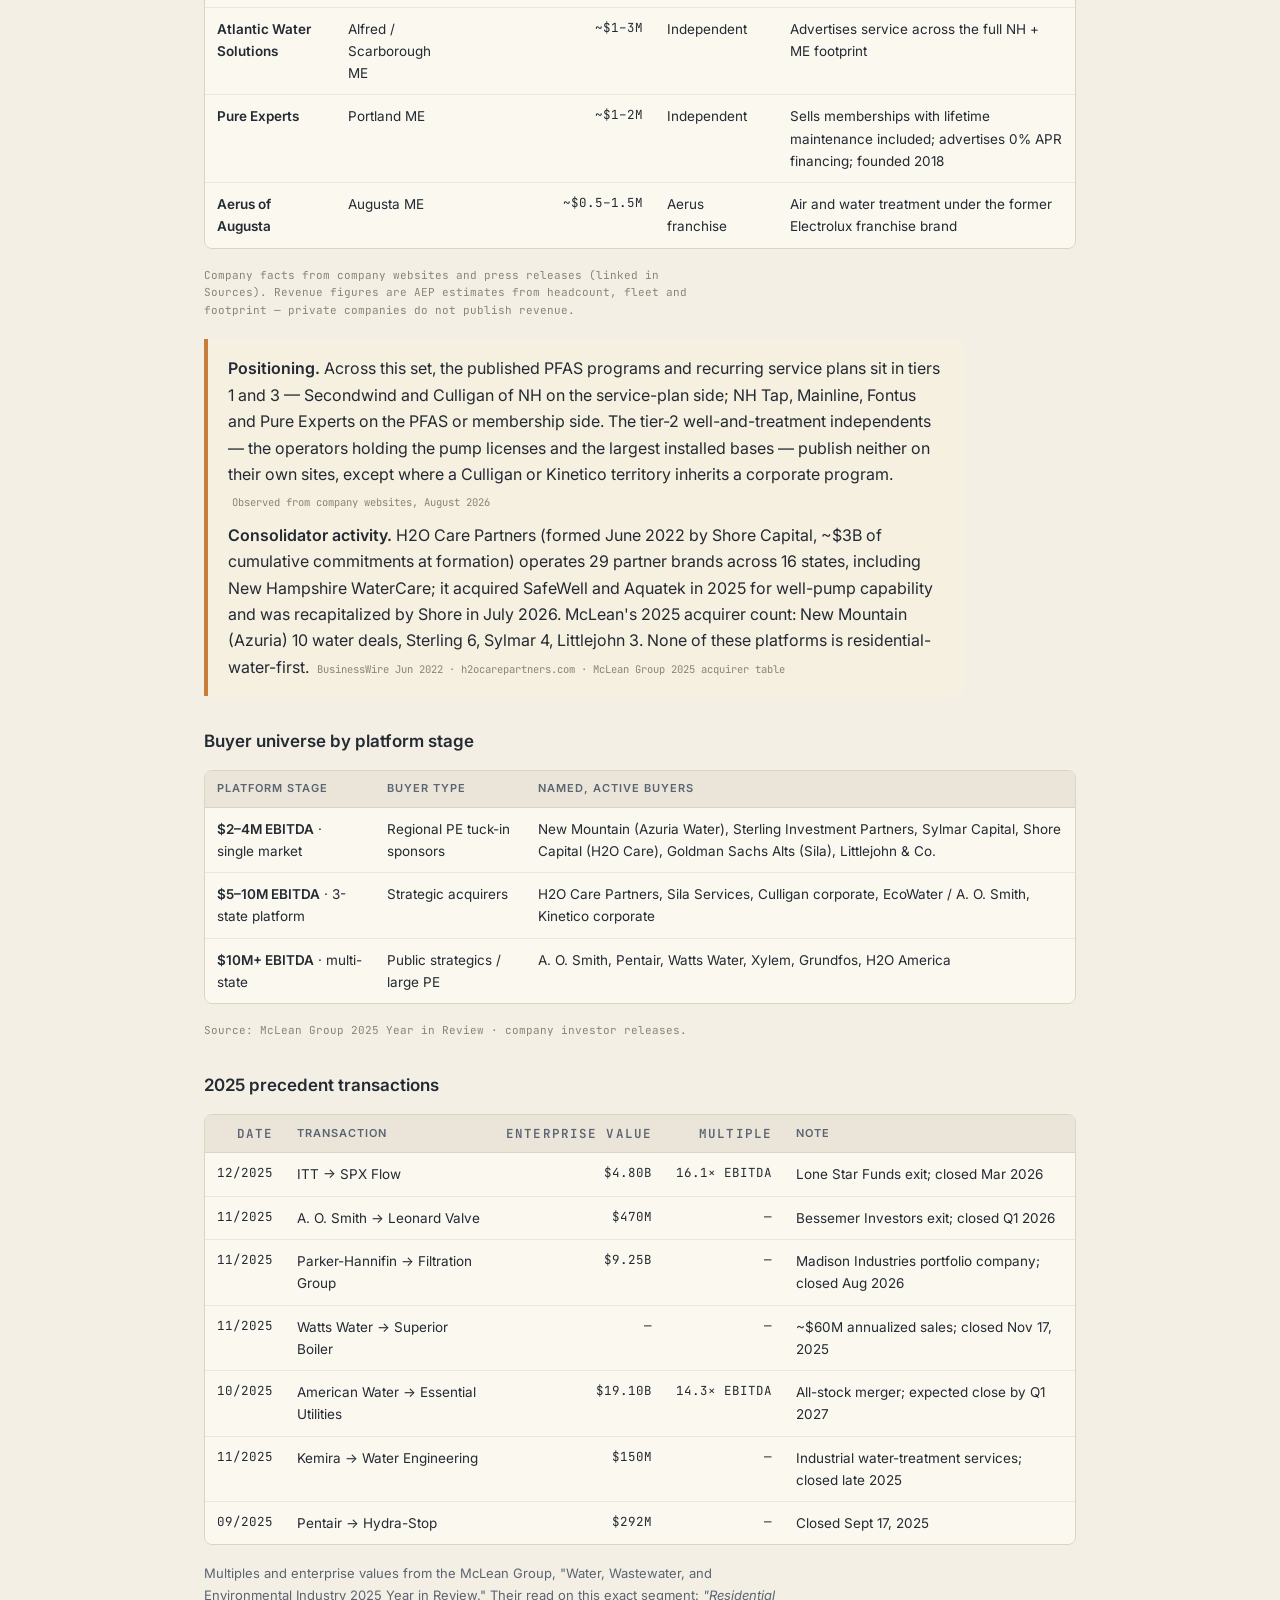
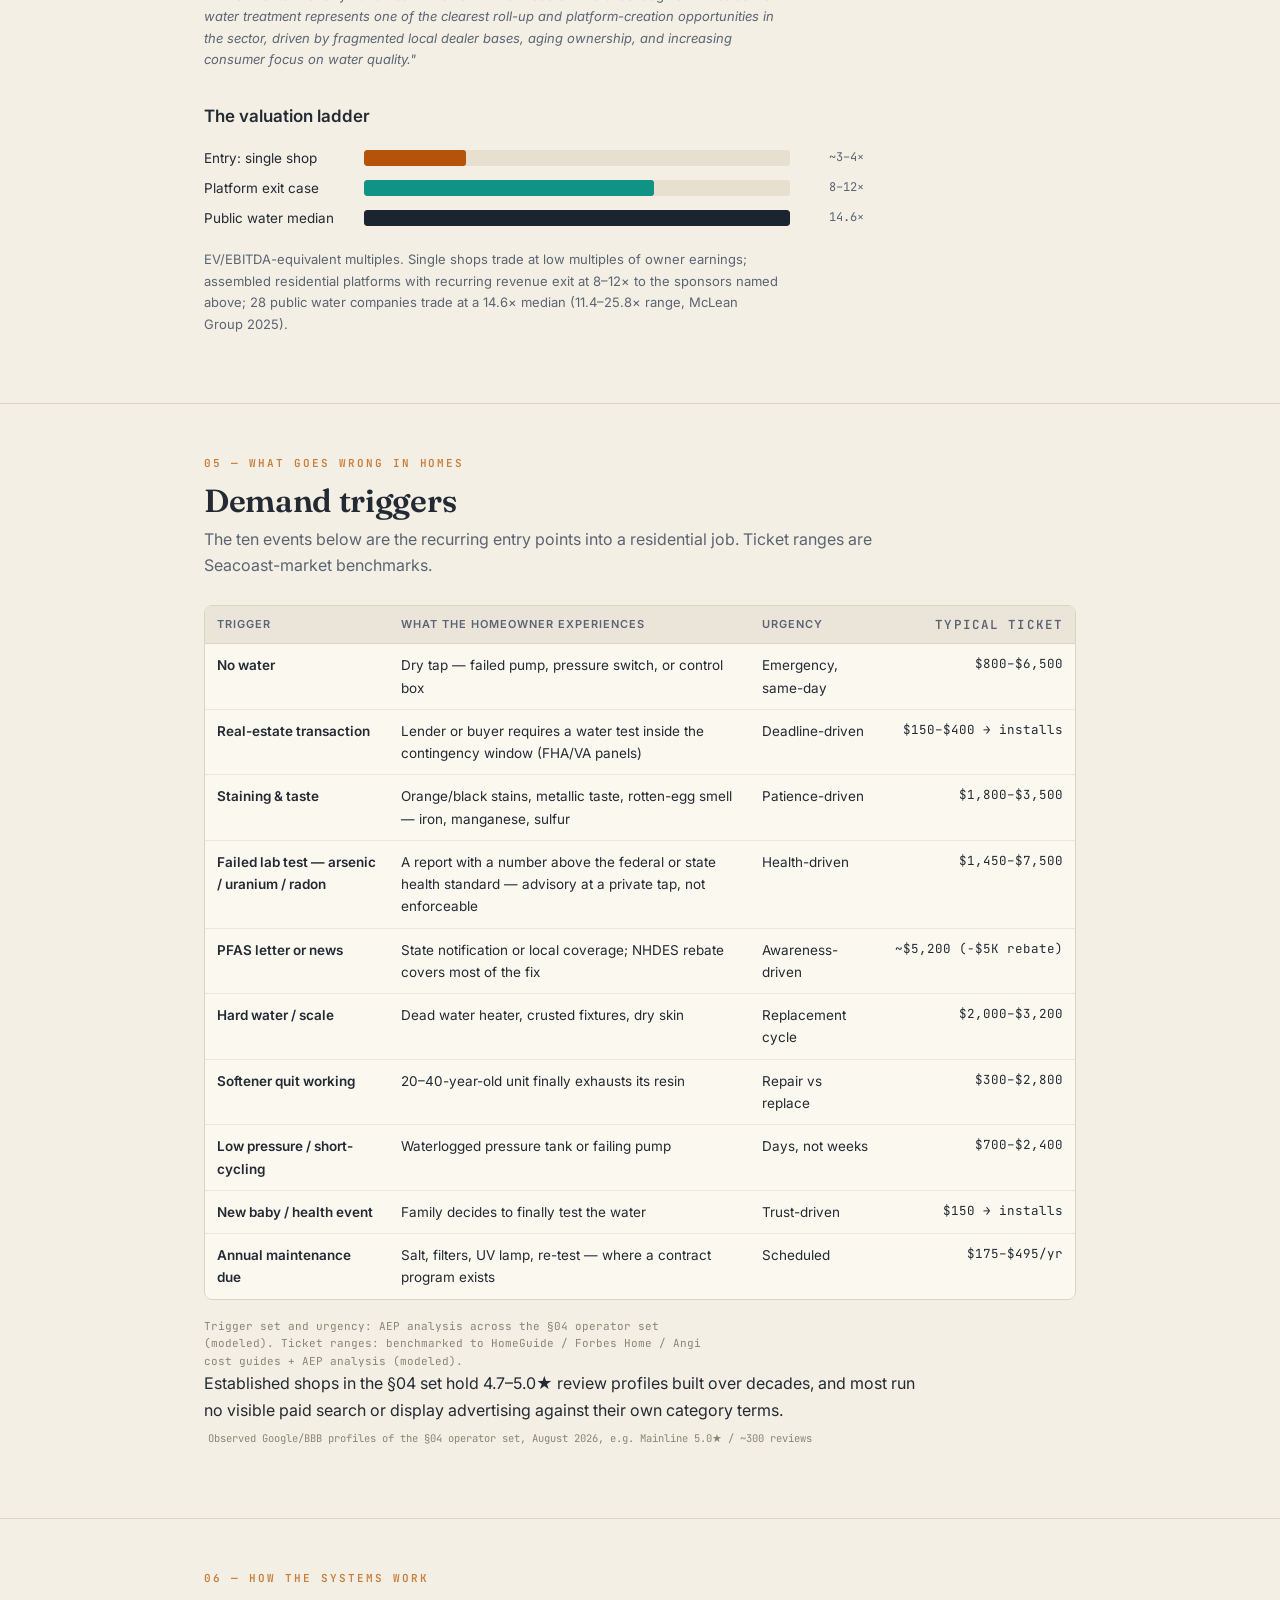
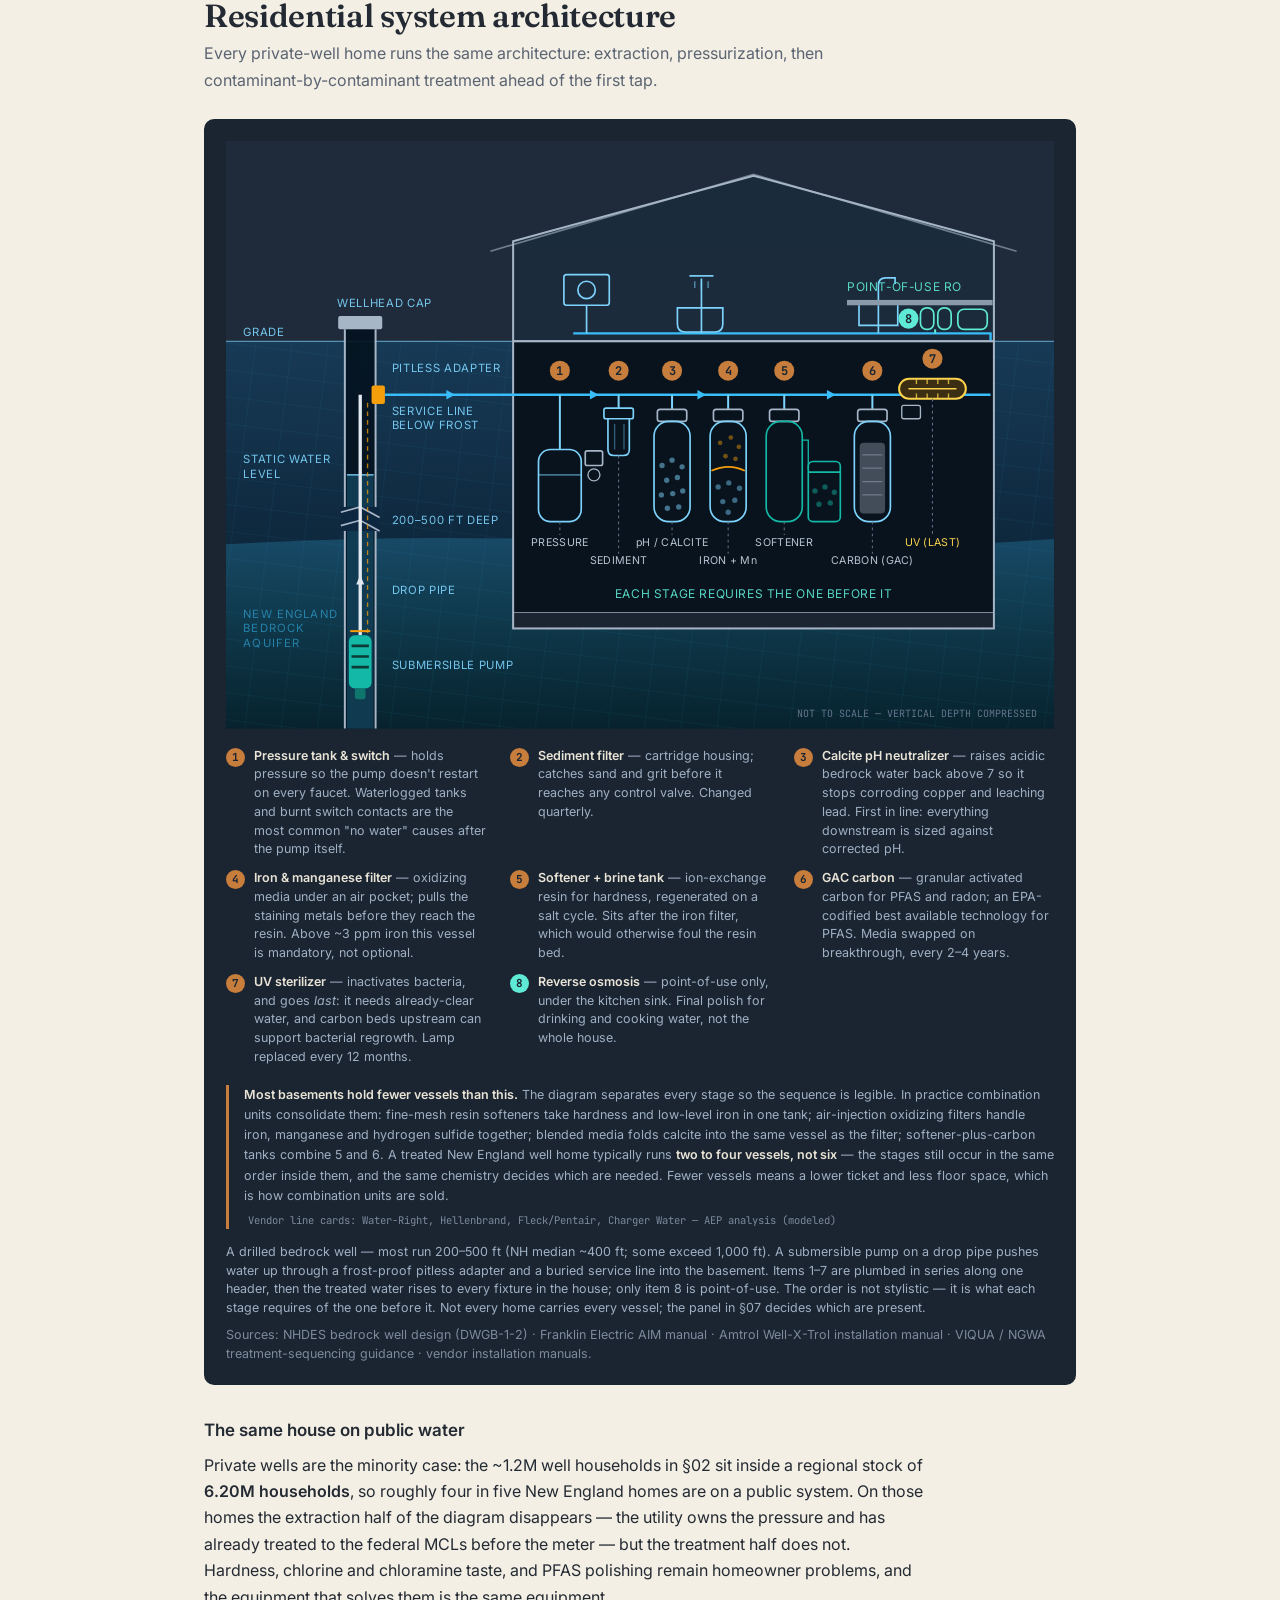
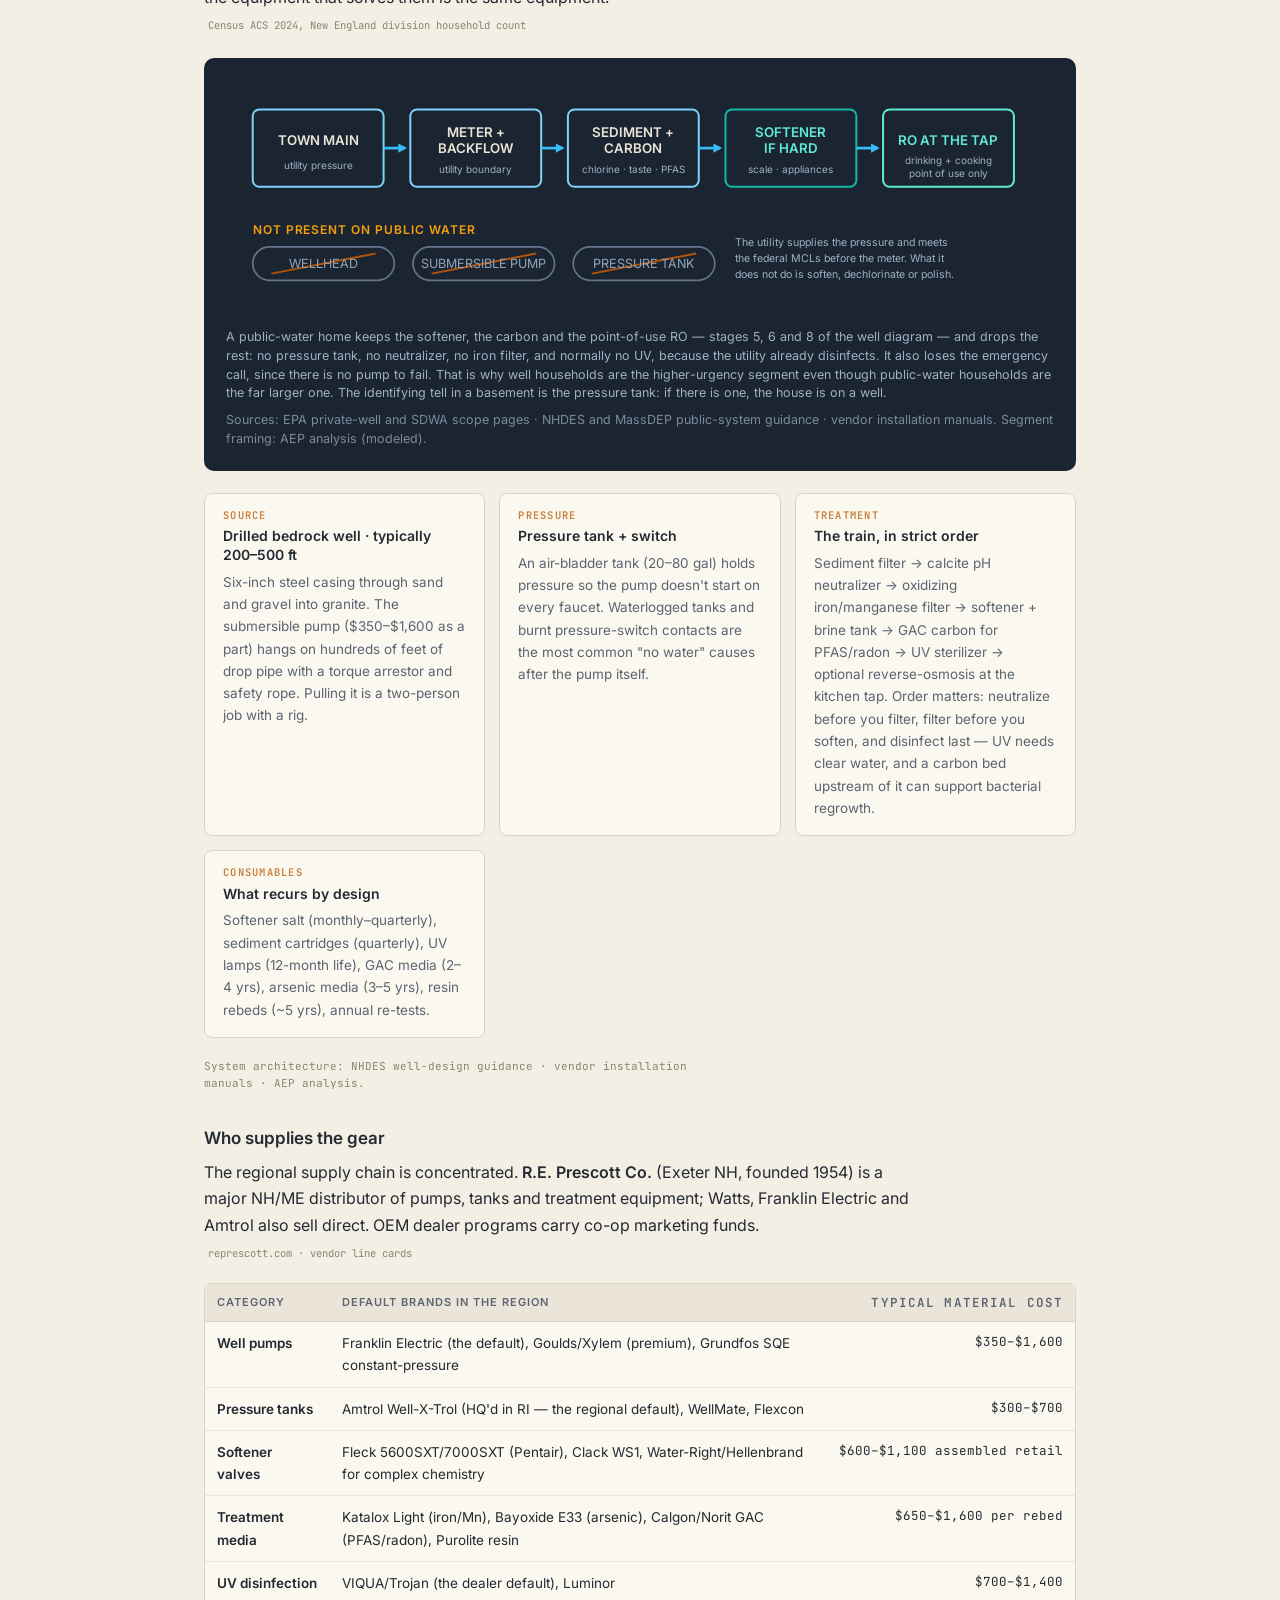
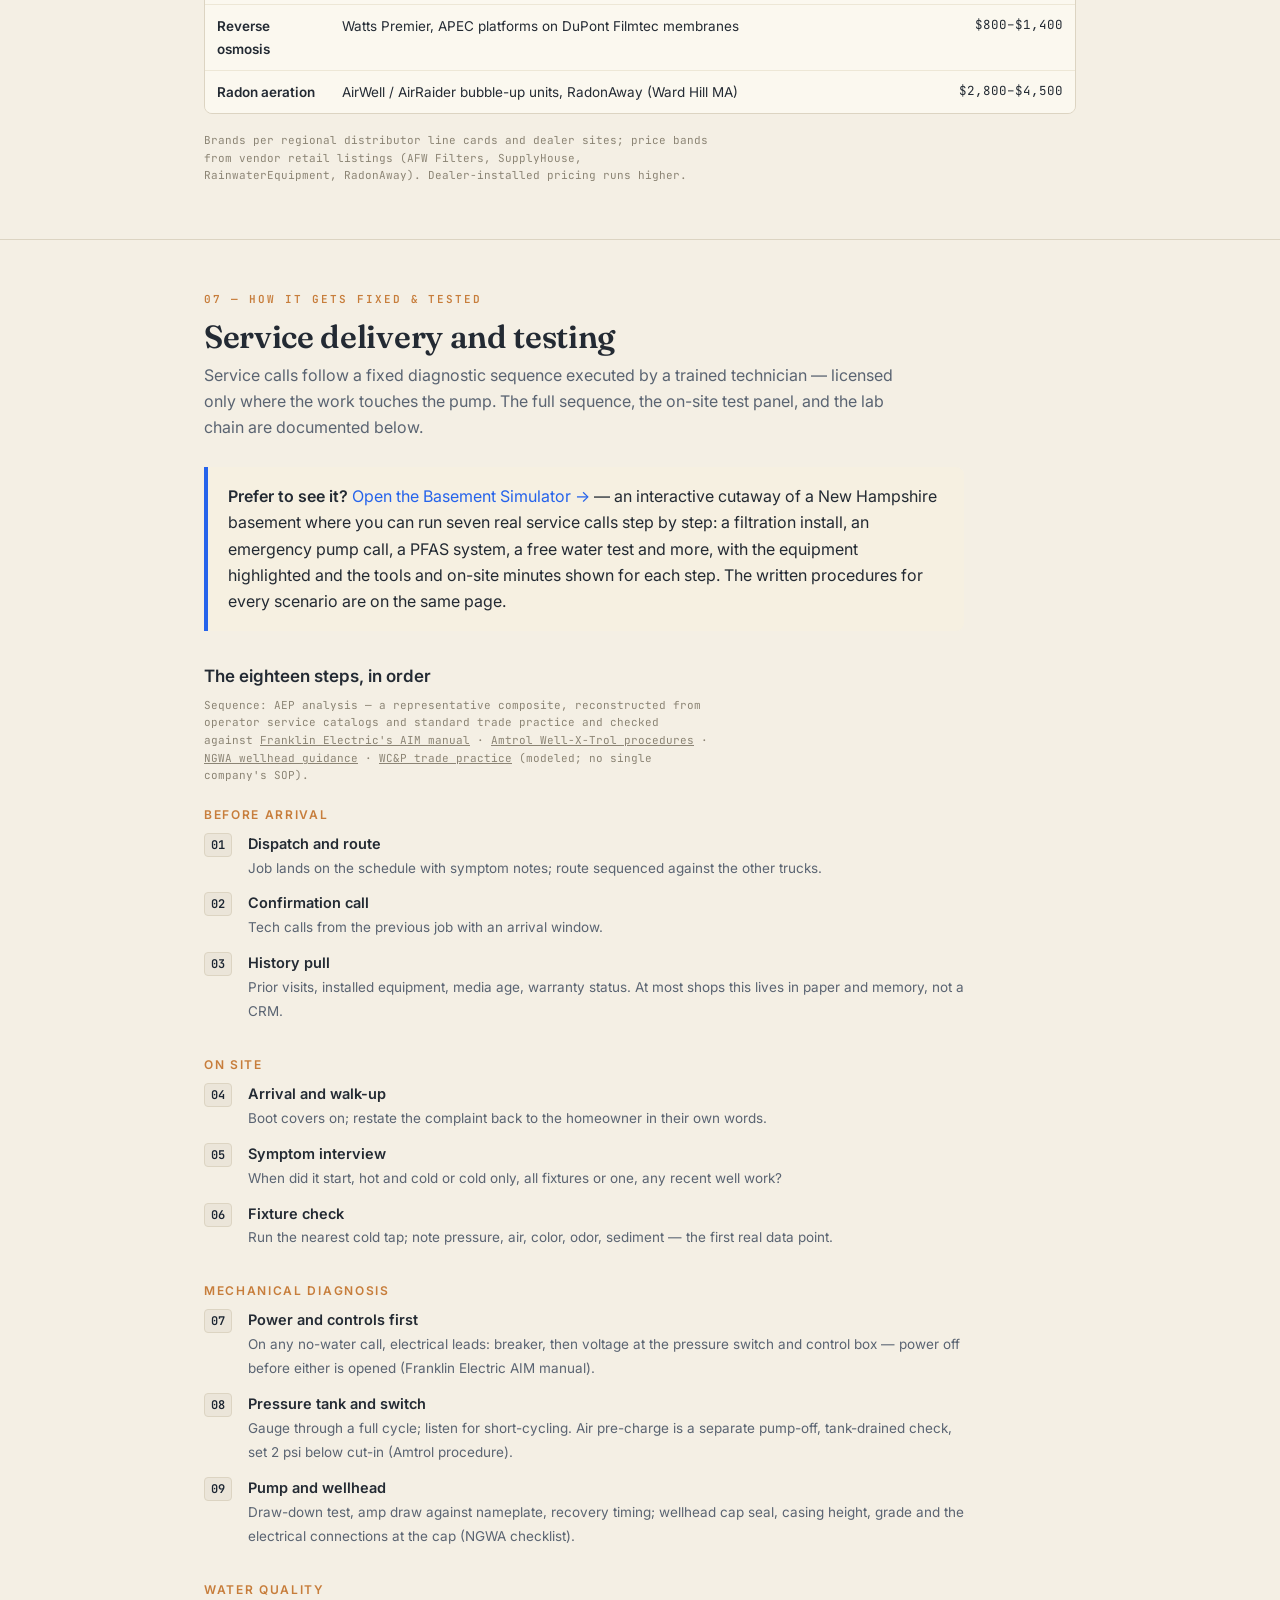
==== commit 63c3579f: "Remove the strategy section Deletes §09 in full -- the four phase cards, the "why residential first"" ====
--- a/index.html
+++ b/index.html
@@ -159,7 +159,7 @@
     <p class="mast-kicker">Investment Thesis · Residential Water Services · New England</p>
     <h1>The New England Residential Water Thesis</h1>
     <p class="mast-sub">~1.2M New England households (about 3M residents) draw water from private wells, outside any utility or federal oversight.
-      This document covers: market size and structure, regulatory drivers, the competitive set, residential failure modes,
+      This document covers: market size and structure, what drives demand, the competitive set, residential failure modes,
       service and testing procedures, licensing and wages, and the consolidation record.</p>
     <p class="mast-meta">Prepared by Atomus Equity Partners · Q3 2026 · Residential segment · Every figure is attributed in place: government data, statutes, transaction records, published cost guides, or AEP analysis (modeled)</p>
     <nav class="toc" aria-label="Contents">
@@ -171,7 +171,6 @@
       <a href="#systems"><b>06</b>How the systems work</a>
       <a href="#fixes"><b>07</b>How it gets fixed &amp; tested</a>
       <a href="#licensing"><b>08</b>Licensing &amp; labor</a>
-      <a href="#strategy"><b>09</b>The strategy</a>
       <a href="basement.html"><b>▶</b>The Basement Simulator</a>
     </nav>
   </div>
@@ -1156,34 +1155,6 @@
   </div>
 </section>
 
-<!-- ============ 10 STRATEGY ============ -->
-<section id="strategy">
-  <div class="wrap">
-    <p class="sec-n">09 — The Strategy</p>
-    <h2>Strategy</h2>
-    <p class="sec-sub">Four phases; each is gated by the one before it.</p>
-
-    <div class="cards">
-      <div class="card"><span class="k">Phase 1 · Capacity</span><h4>Hire before marketing</h4><p>Treatment technicians are productive in months — there is no license clock on filtration. Fund WQA certification for credibility and dealer-program access, and stand up the second install crew before demand is generated. A licensed pump installer is a separate, later hire.</p></div>
-      <div class="card"><span class="k">Phase 2 · Recurring</span><h4>Productize maintenance</h4><p>Named membership tiers attached at every install and service call (step 17, §07), pricing indexed to media costs. Converts per-call maintenance billing into contracted recurring revenue.</p></div>
-      <div class="card"><span class="k">Phase 3 · Demand</span><h4>Turn on the ignored channels</h4><p>Local search on high-rating profiles, PFAS marketing, NHDES rebate administration, and formalized realtor/lender referral channels.</p></div>
-      <div class="card"><span class="k">Phase 4 · Consolidate</span><h4>Buy the retiring incumbents</h4><p>Tuck-in acquisitions of $1–3M shops at ~3–4× owner earnings as founders exit — each adding trained technicians, an installed service base, and route density — and, where the seller holds one, the pump license. A-Z Water Systems (ME) executed this model across three acquisitions.</p></div>
-    </div>
-
-    <div class="callout">
-      <p><strong>Why residential first:</strong> the largest pool (~1.2M well households), fragmented across small
-        independents (§04), referral-driven customer acquisition (§05), and no incumbent platform treats it as the core. Commercial and compliance work are adjacencies
-        sequenced after a residential base.</p>
-    </div>
-
-    <p>In summary: ~1.2M private-well households outside any federal rule, where demand is triggered by events rather
-      than compelled by regulation; a treatment trade with no licensing gate, which cuts both ways — capacity can be
-      built in months, and no credential protects the position once it is built; fixed service schedules on every
-      installed system, currently uncontracted; entry at ~3–4× owner earnings; documented buyers and exits at 8–12×
-      EBITDA. Where a license does bind — well and pump work — the New Hampshire installer pool has fallen 22% in five
-      years, which is an argument for acquiring that capability rather than growing it.</p>
-  </div>
-</section>
 
 <footer class="colophon">
   <div class="wrap">
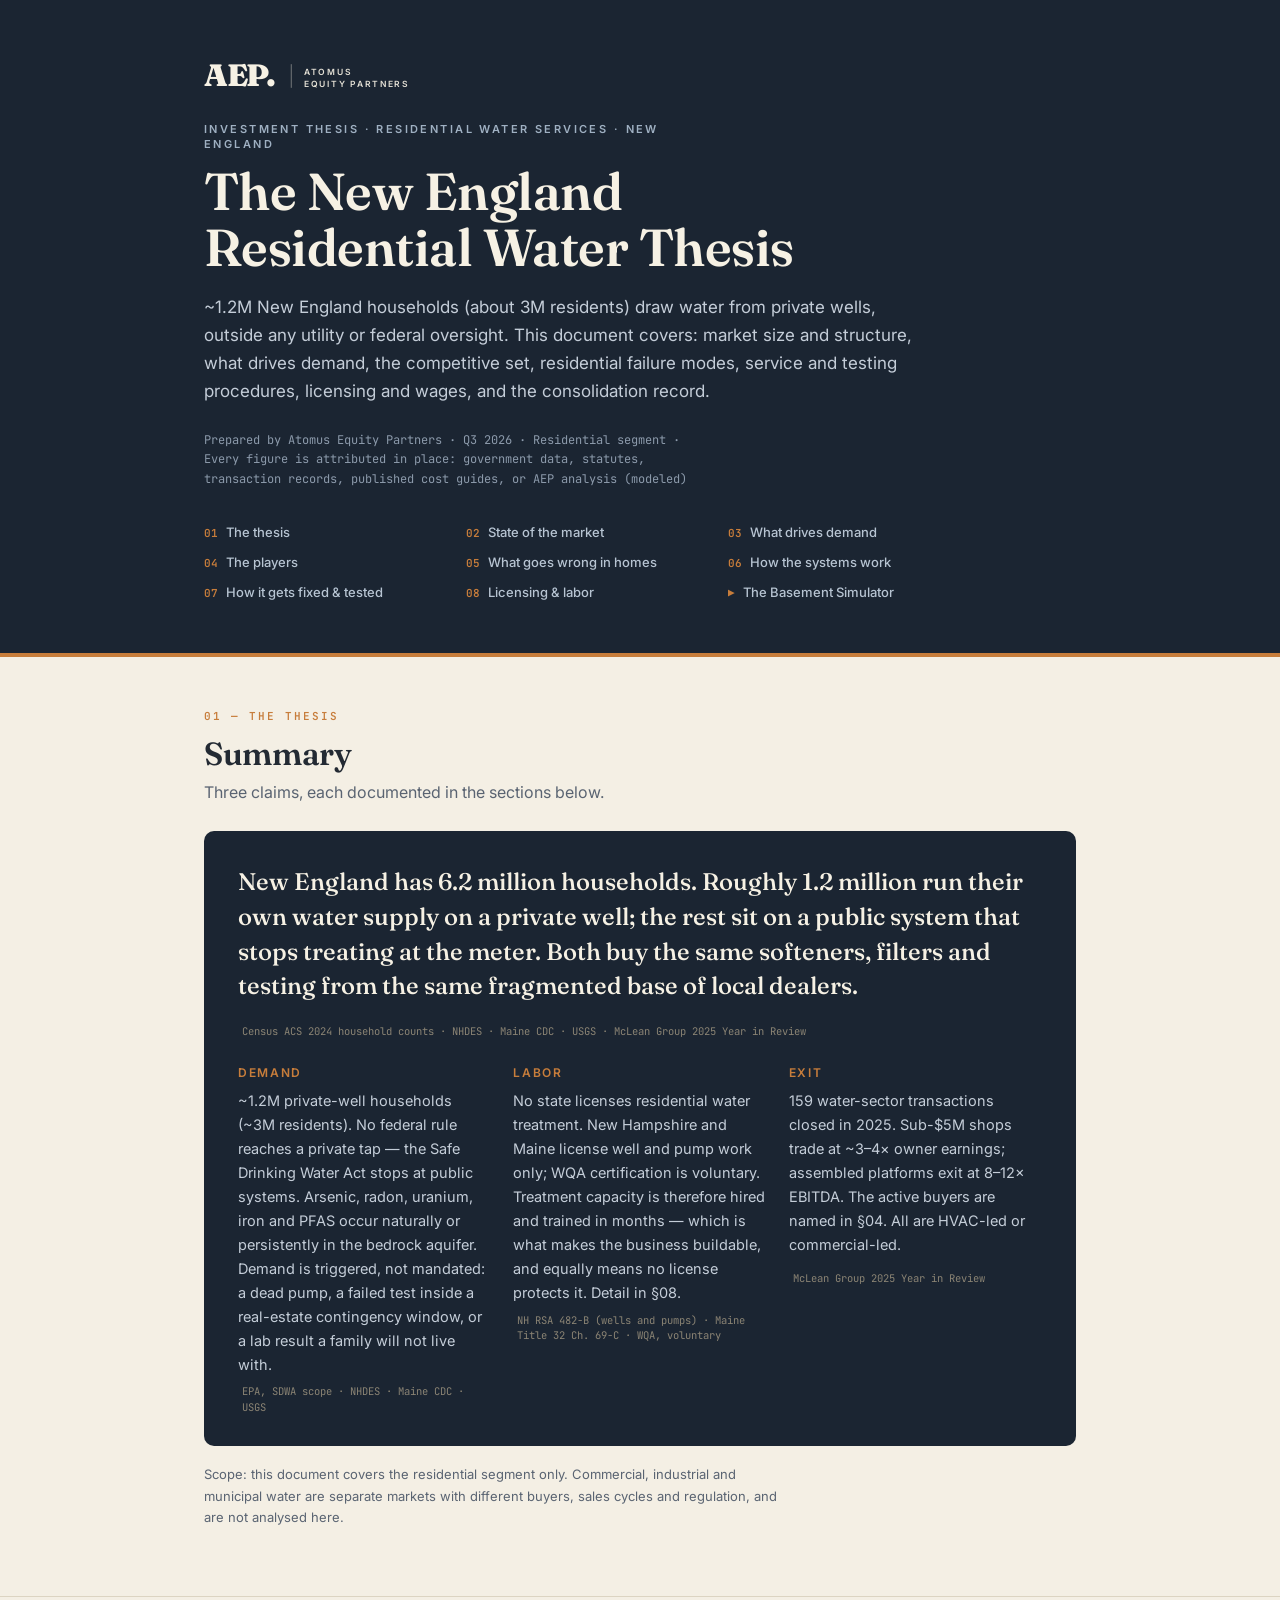
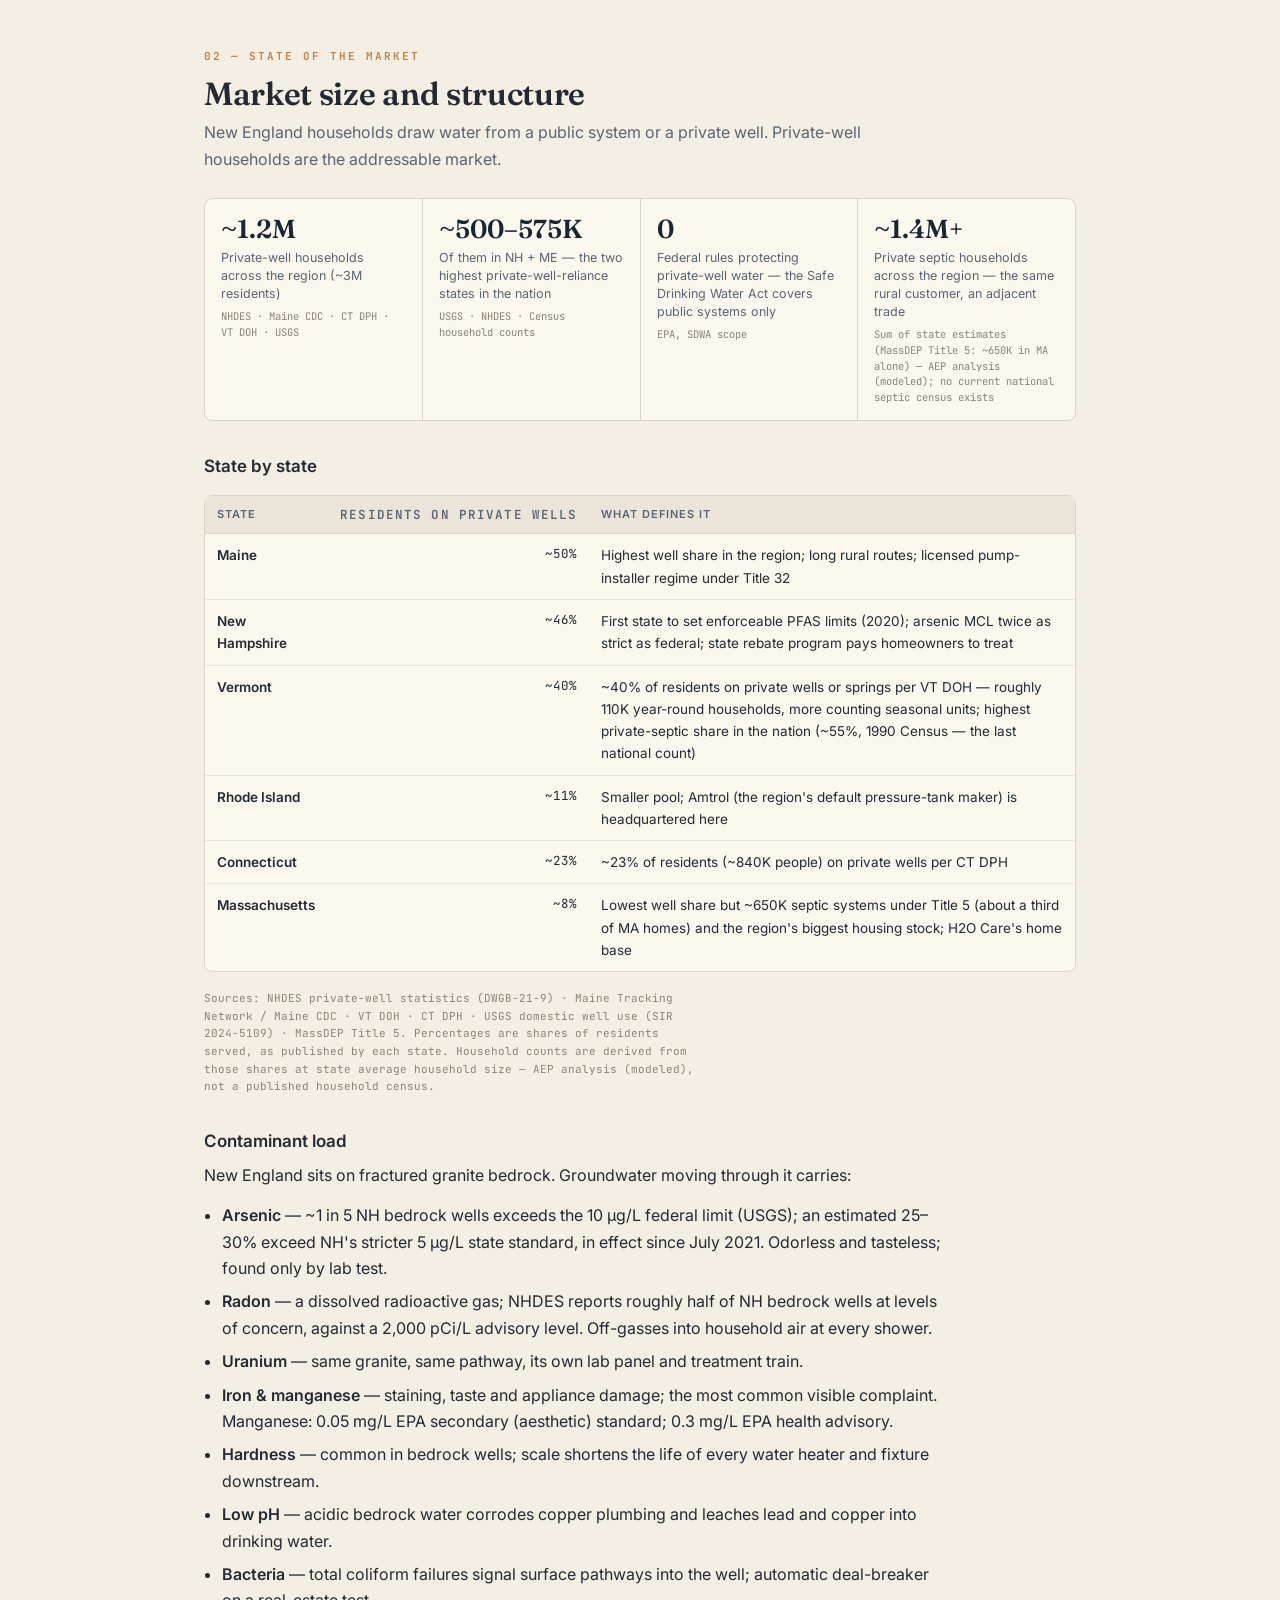
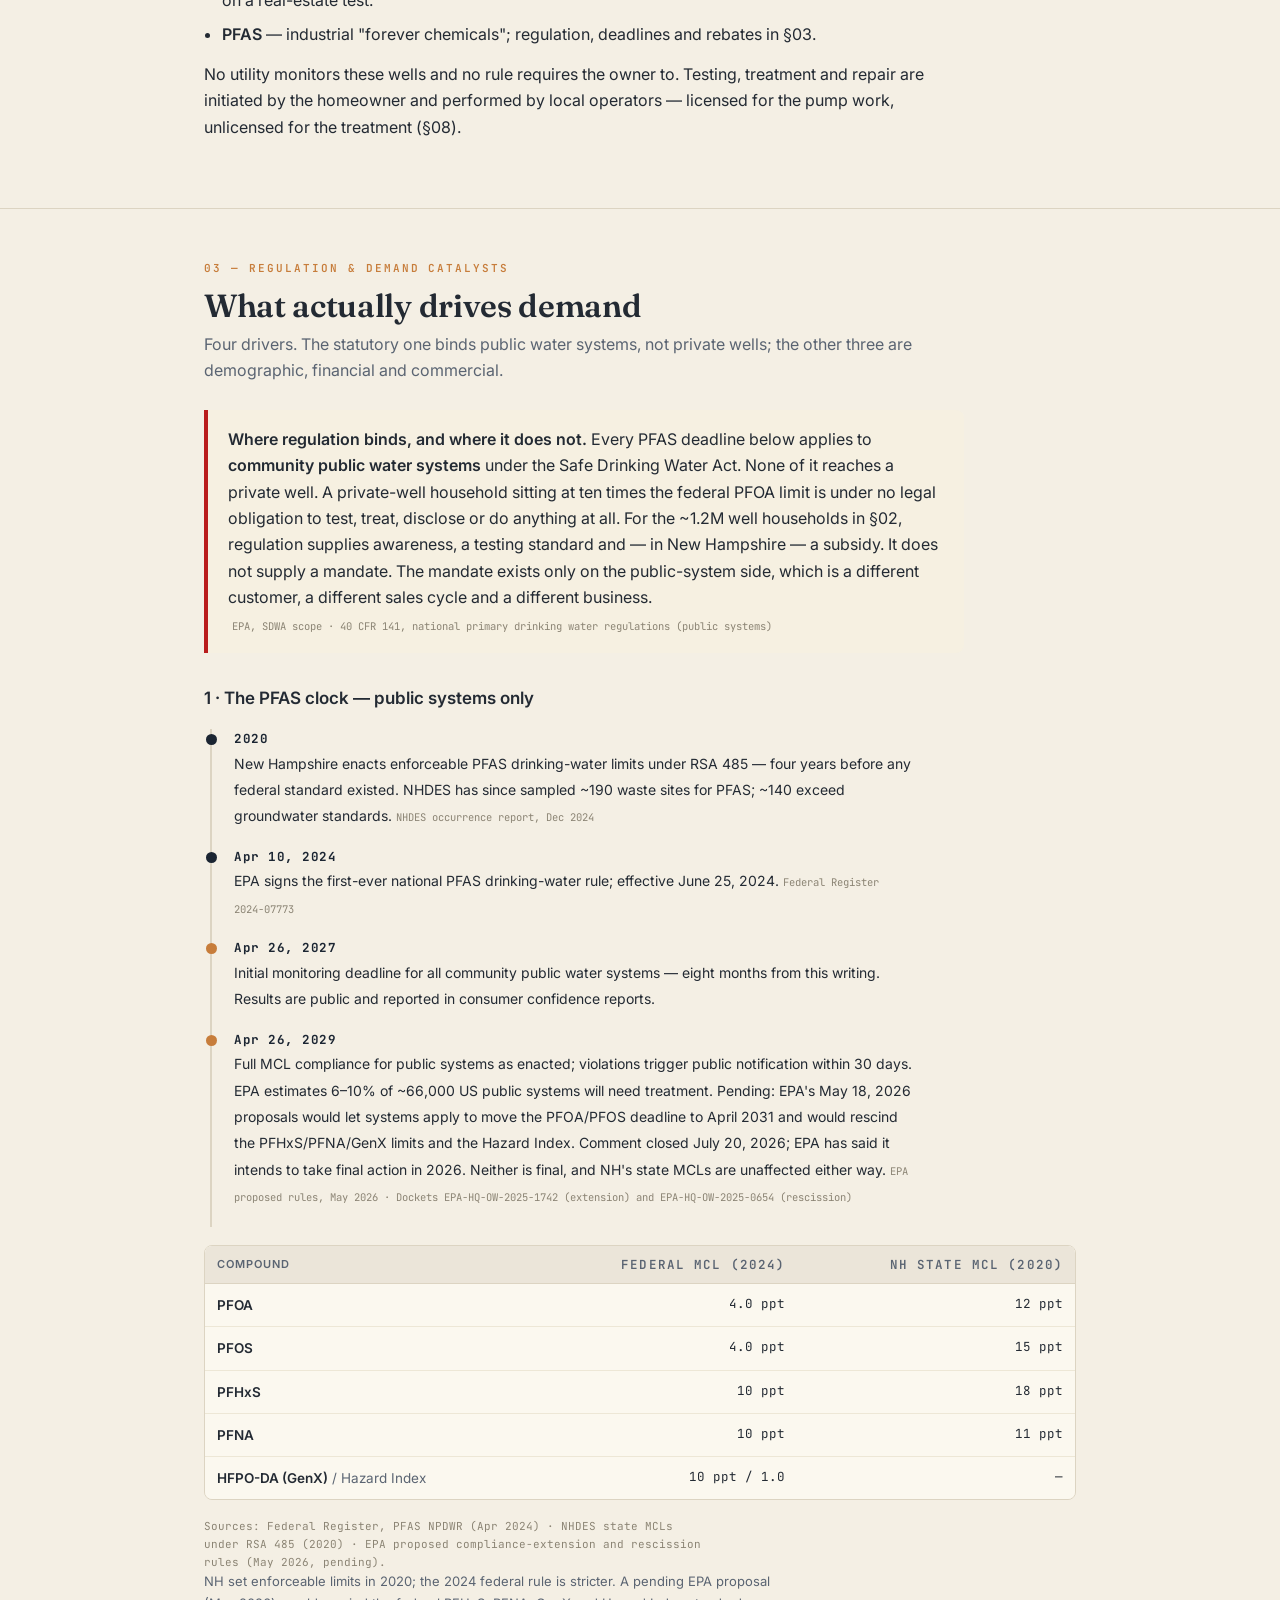
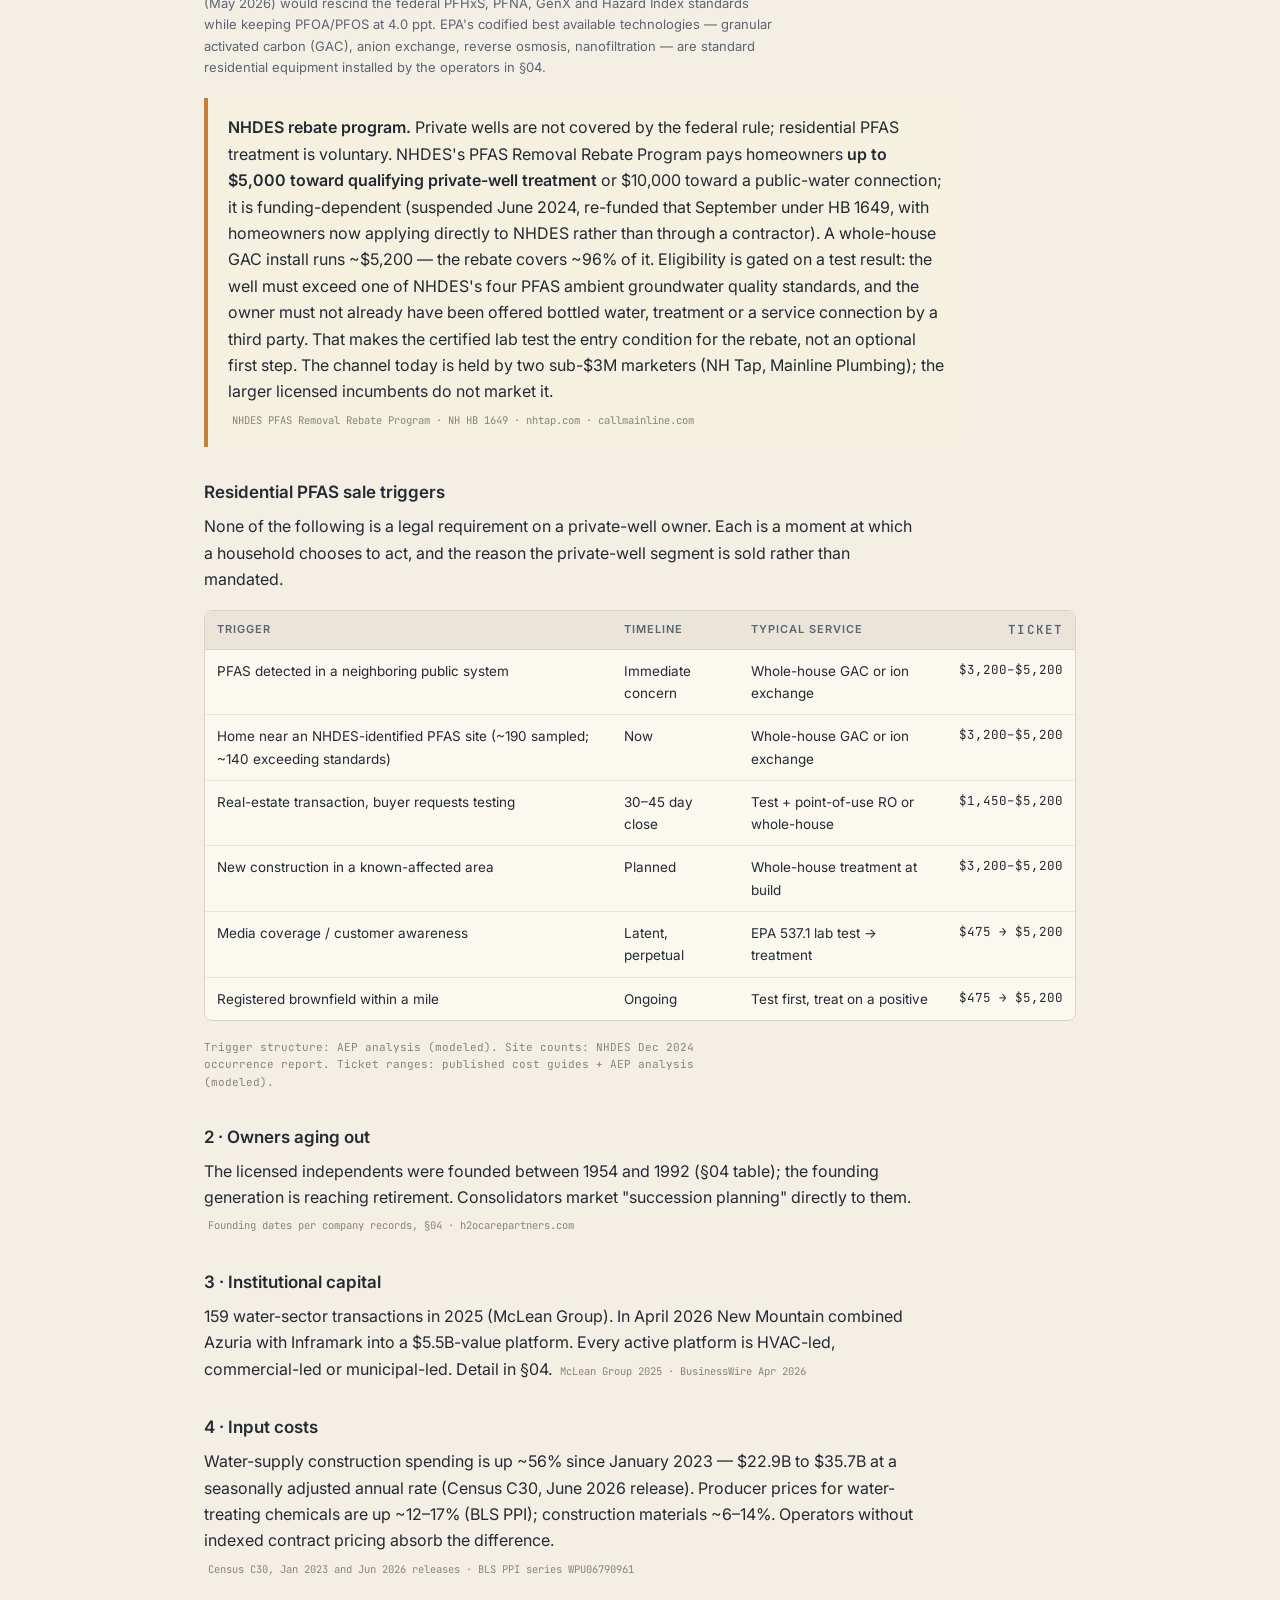
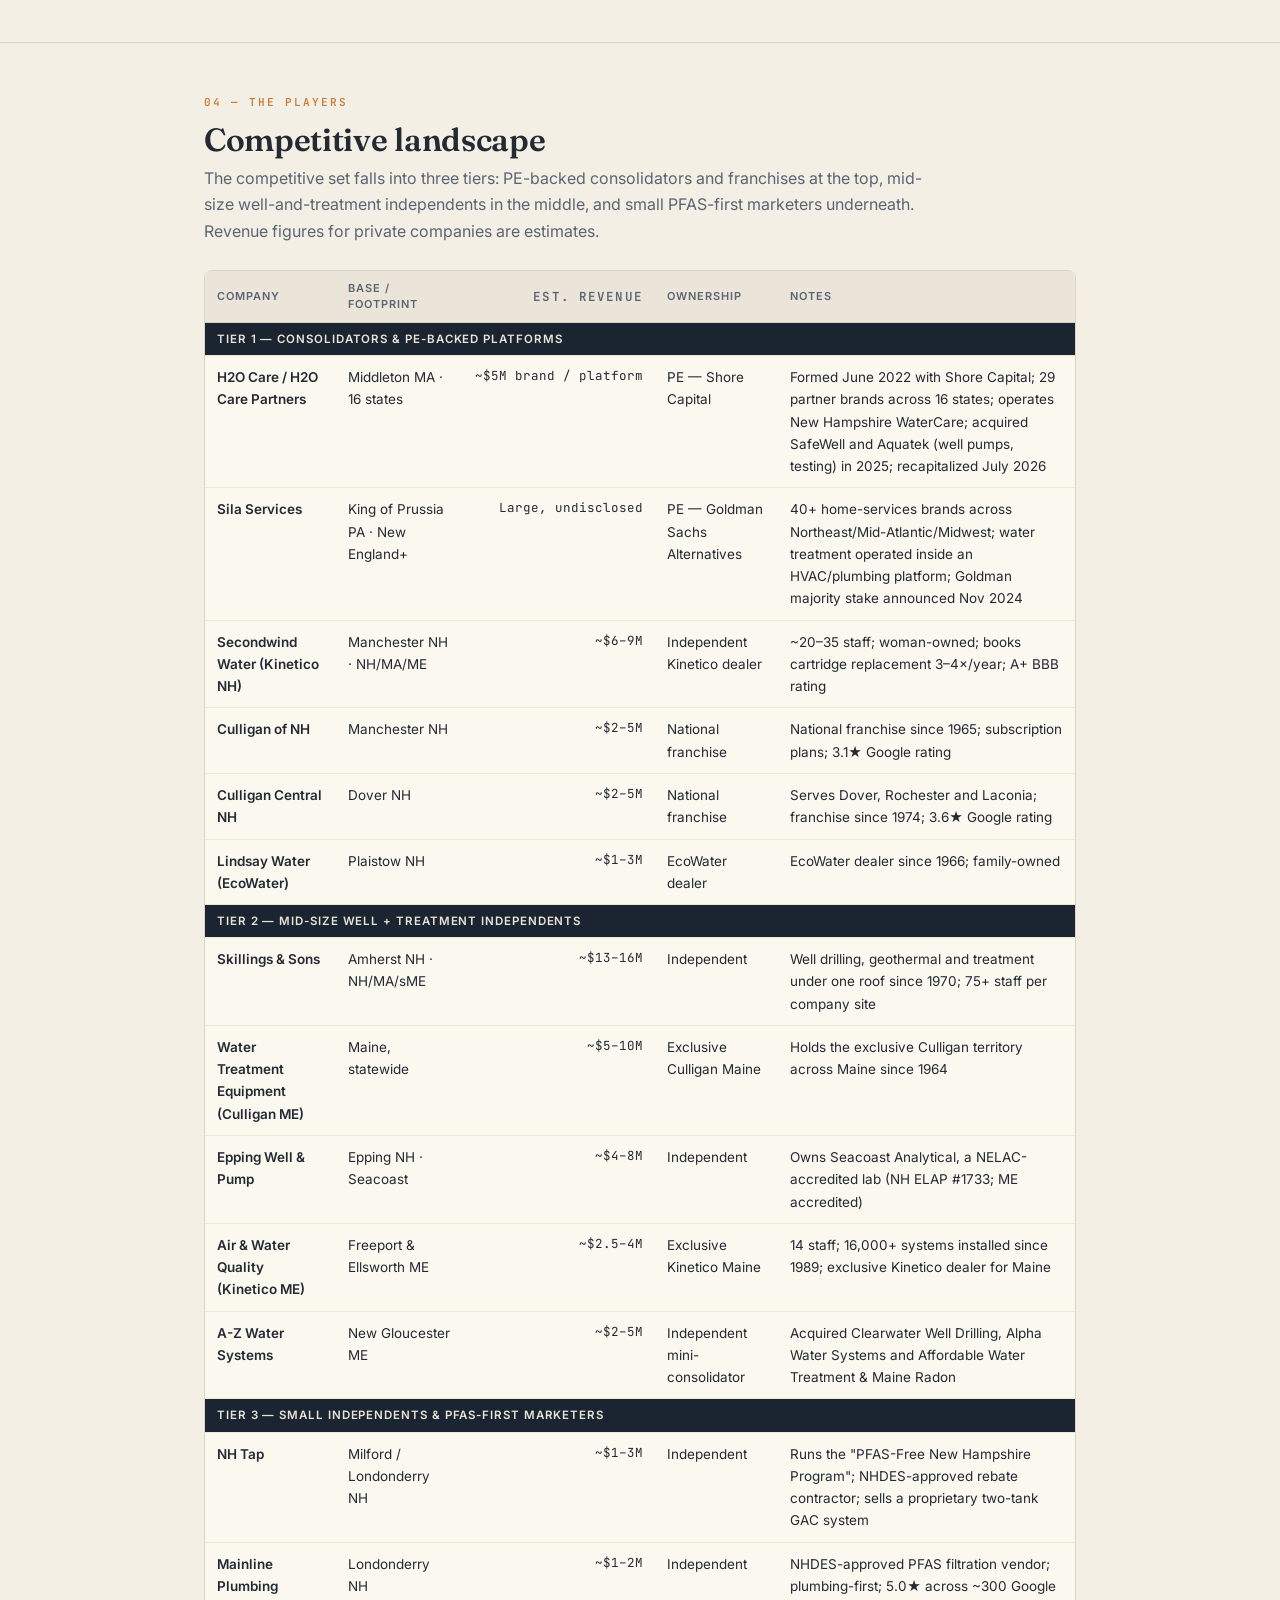
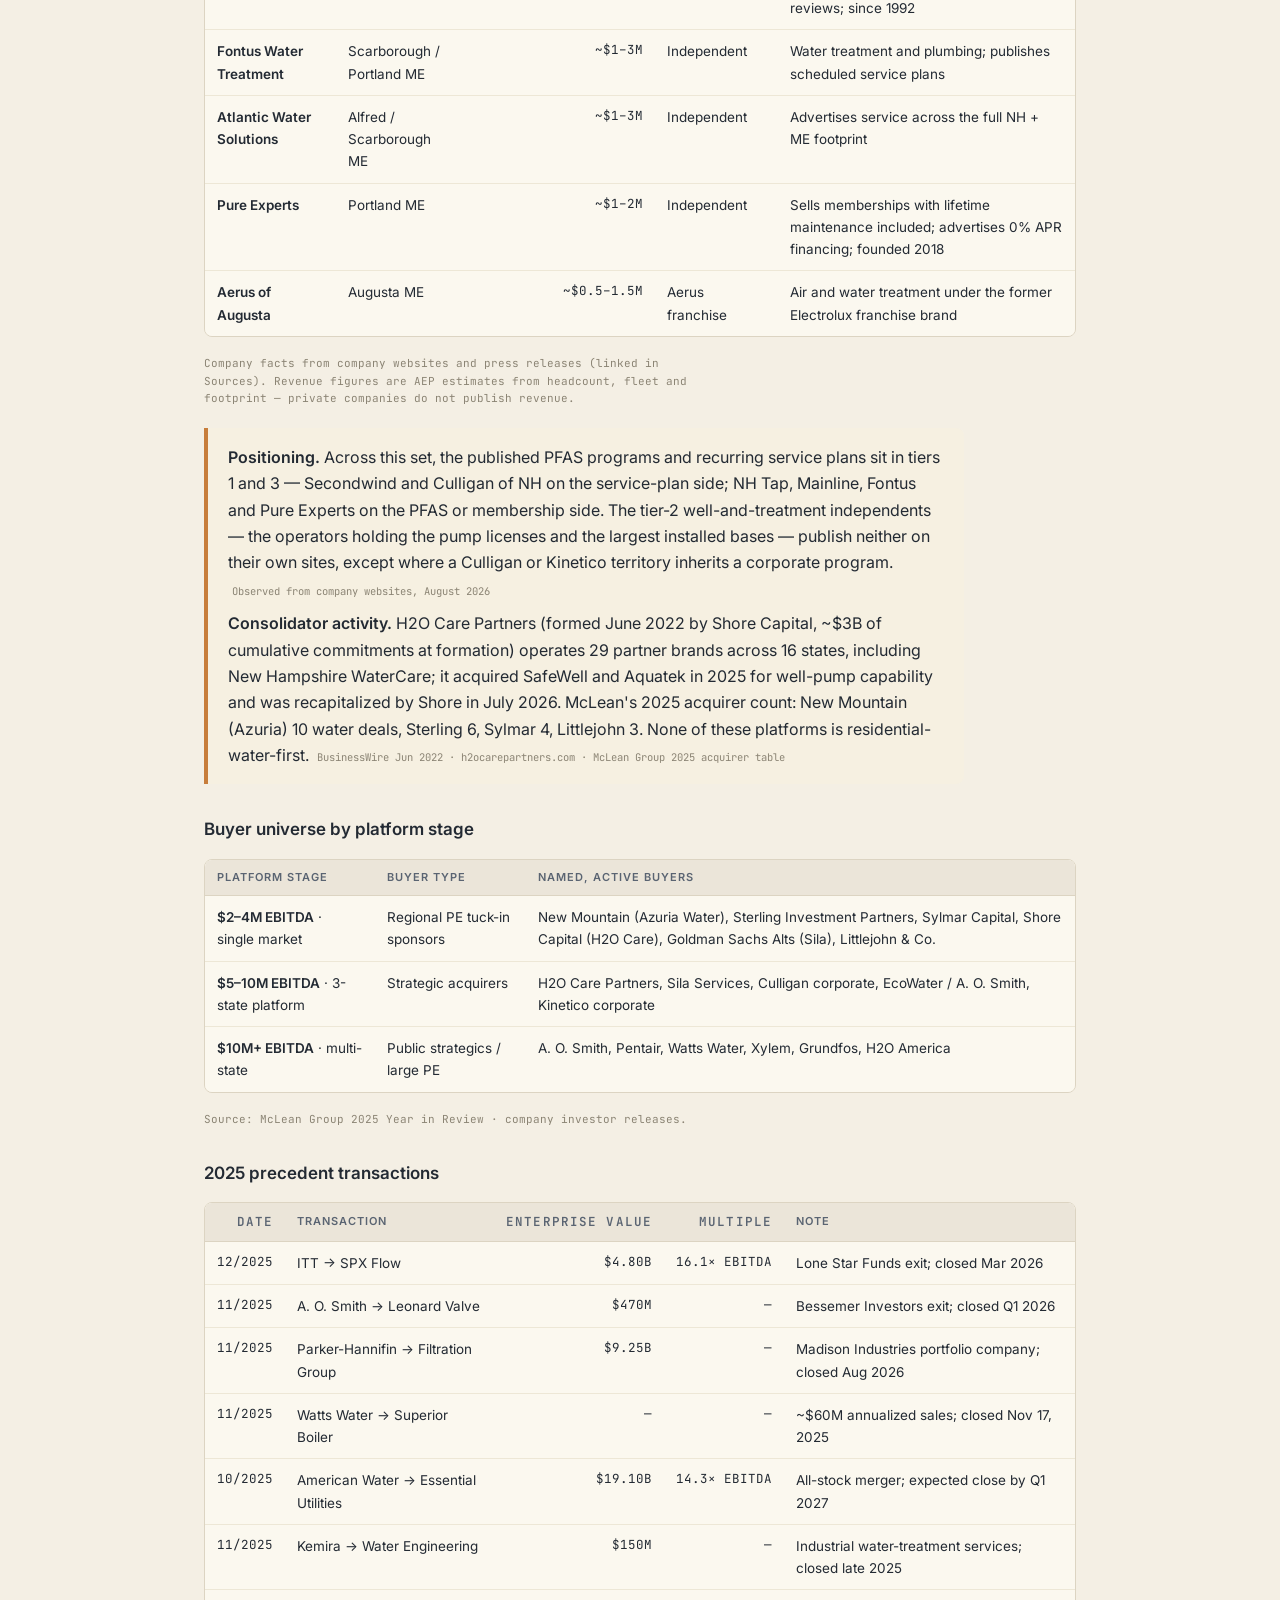
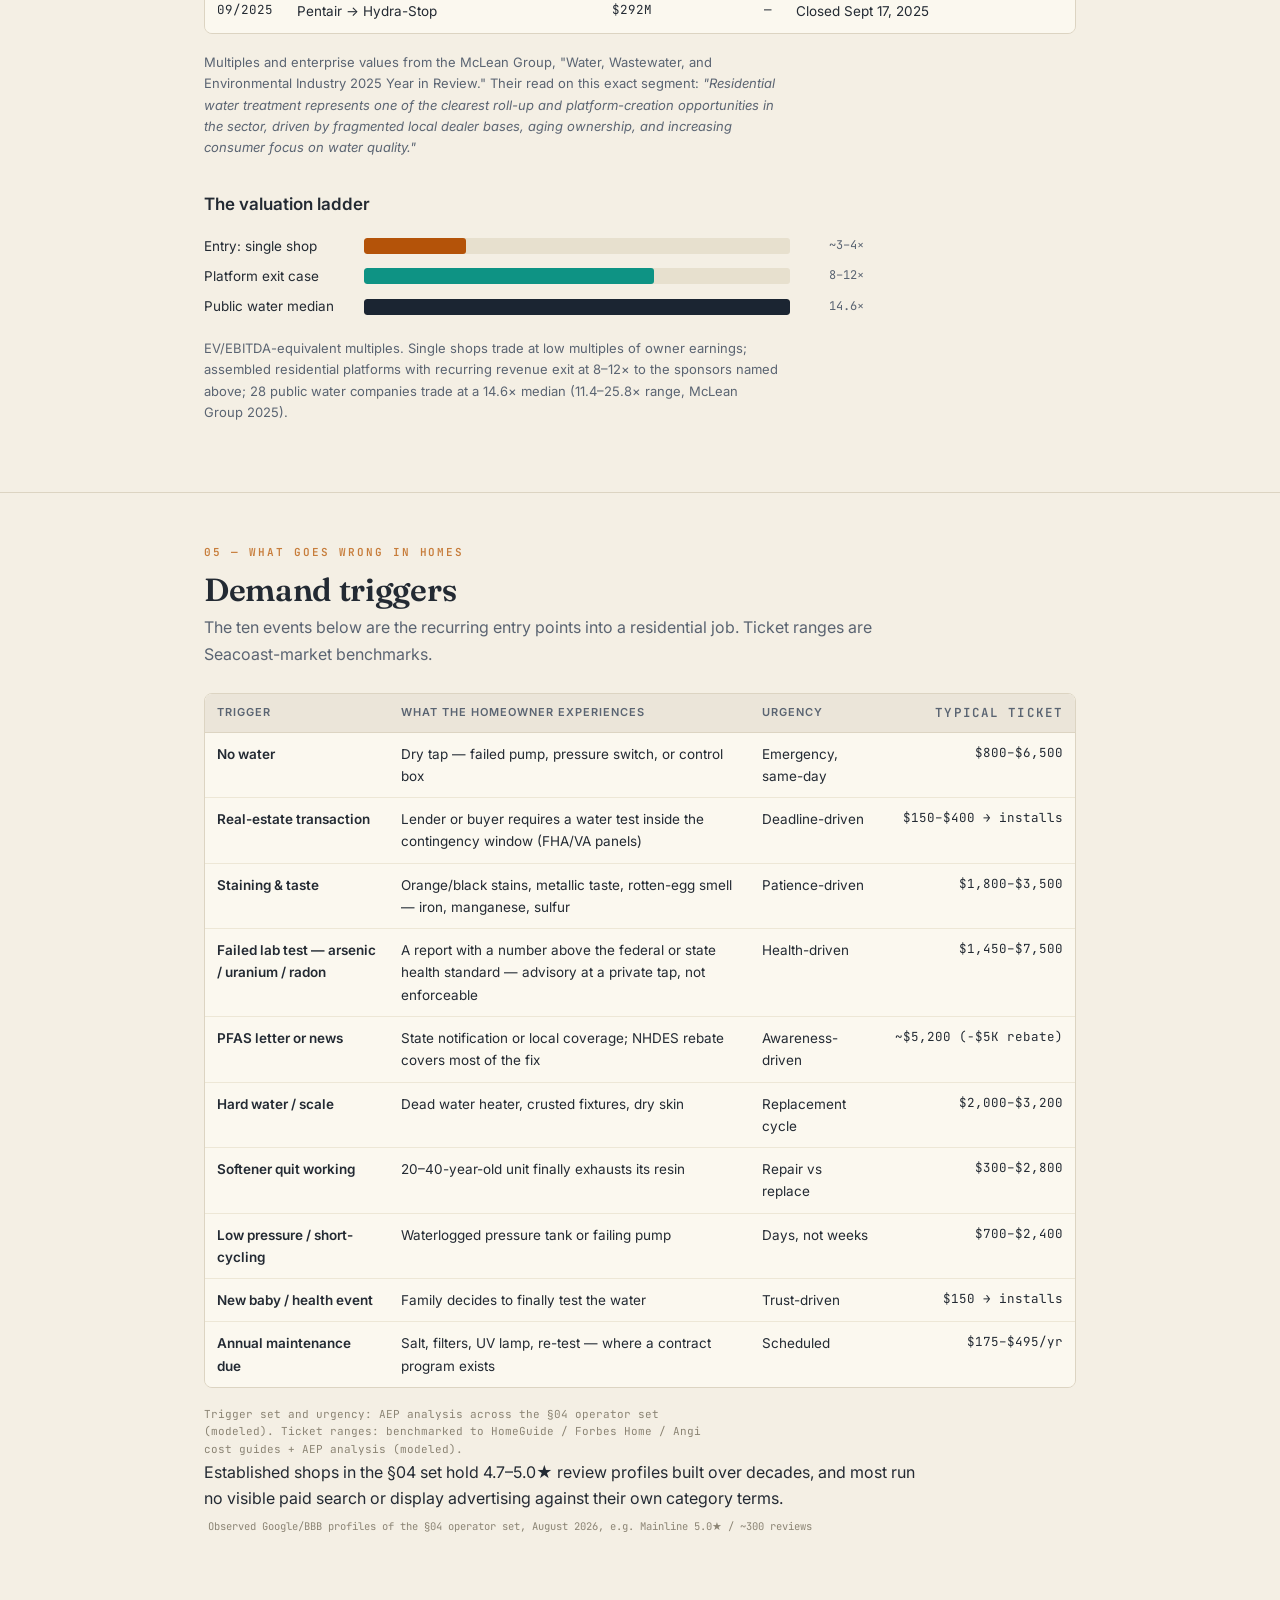
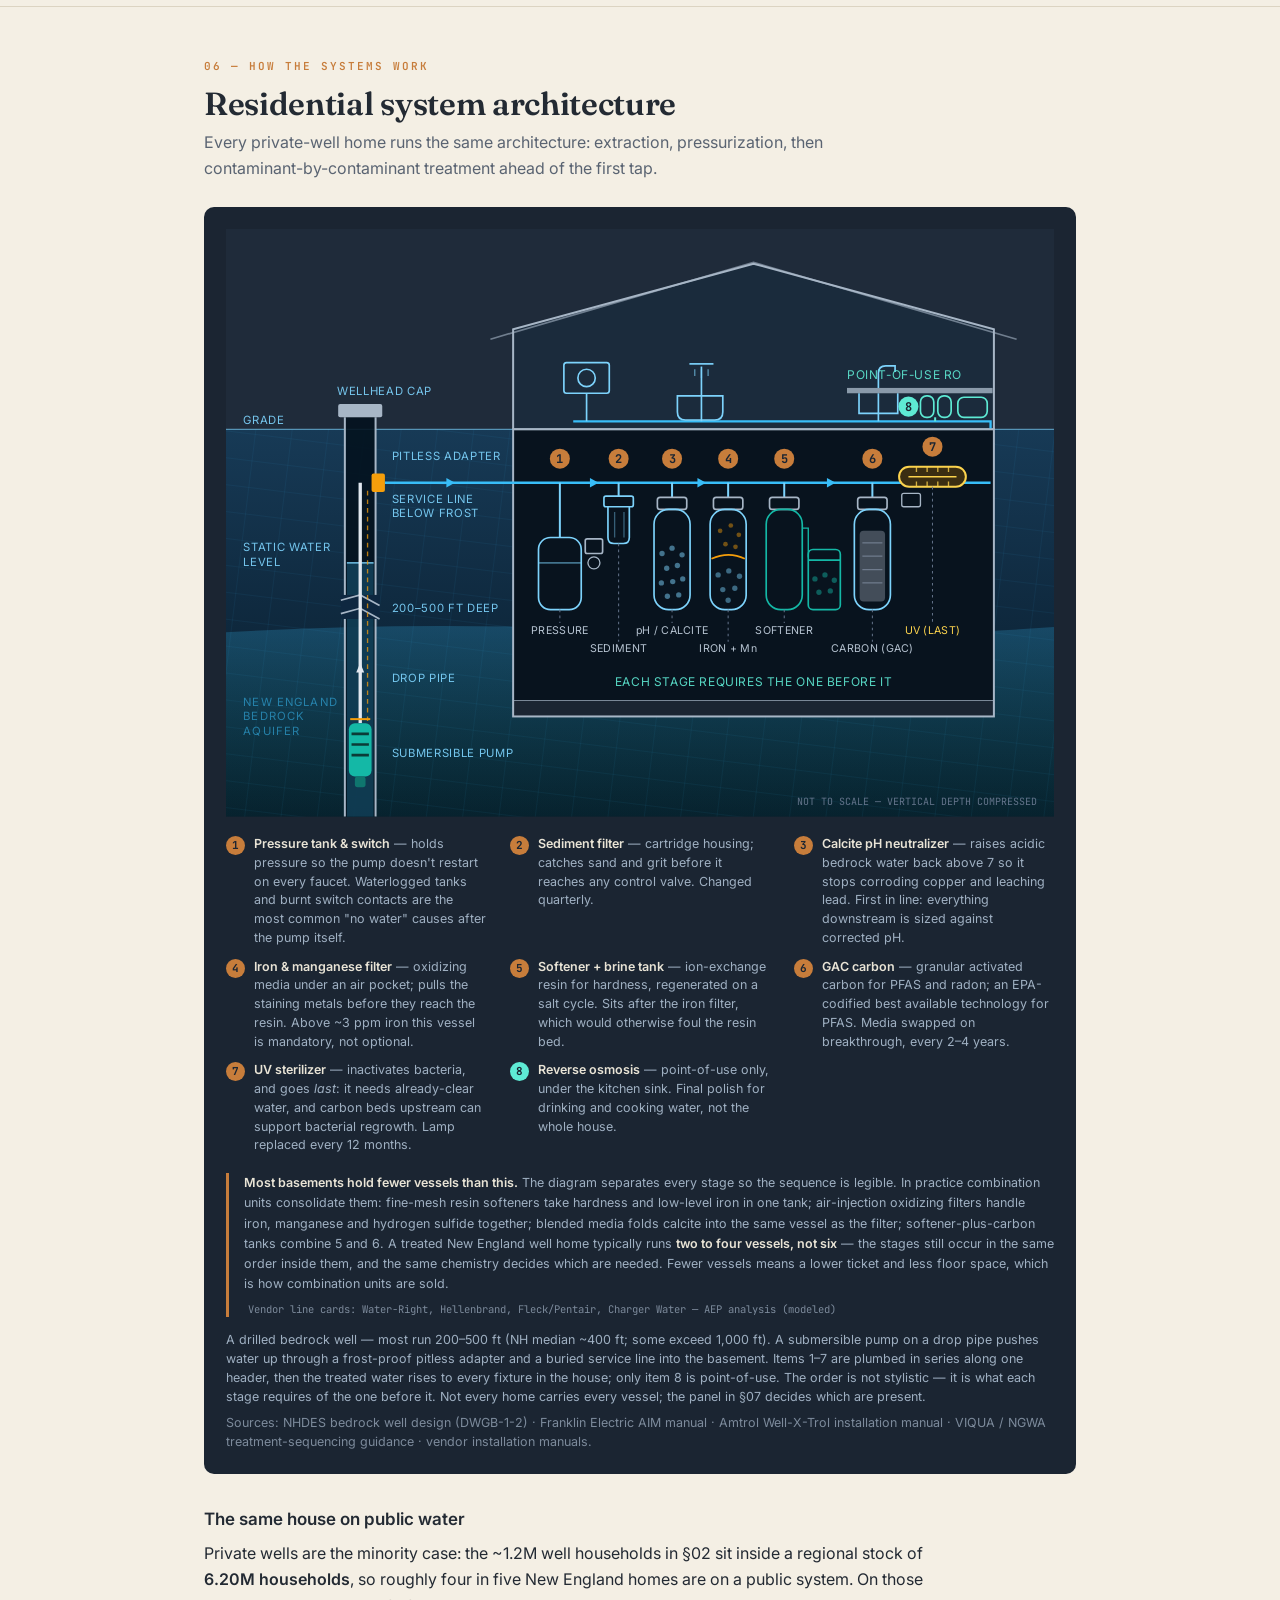
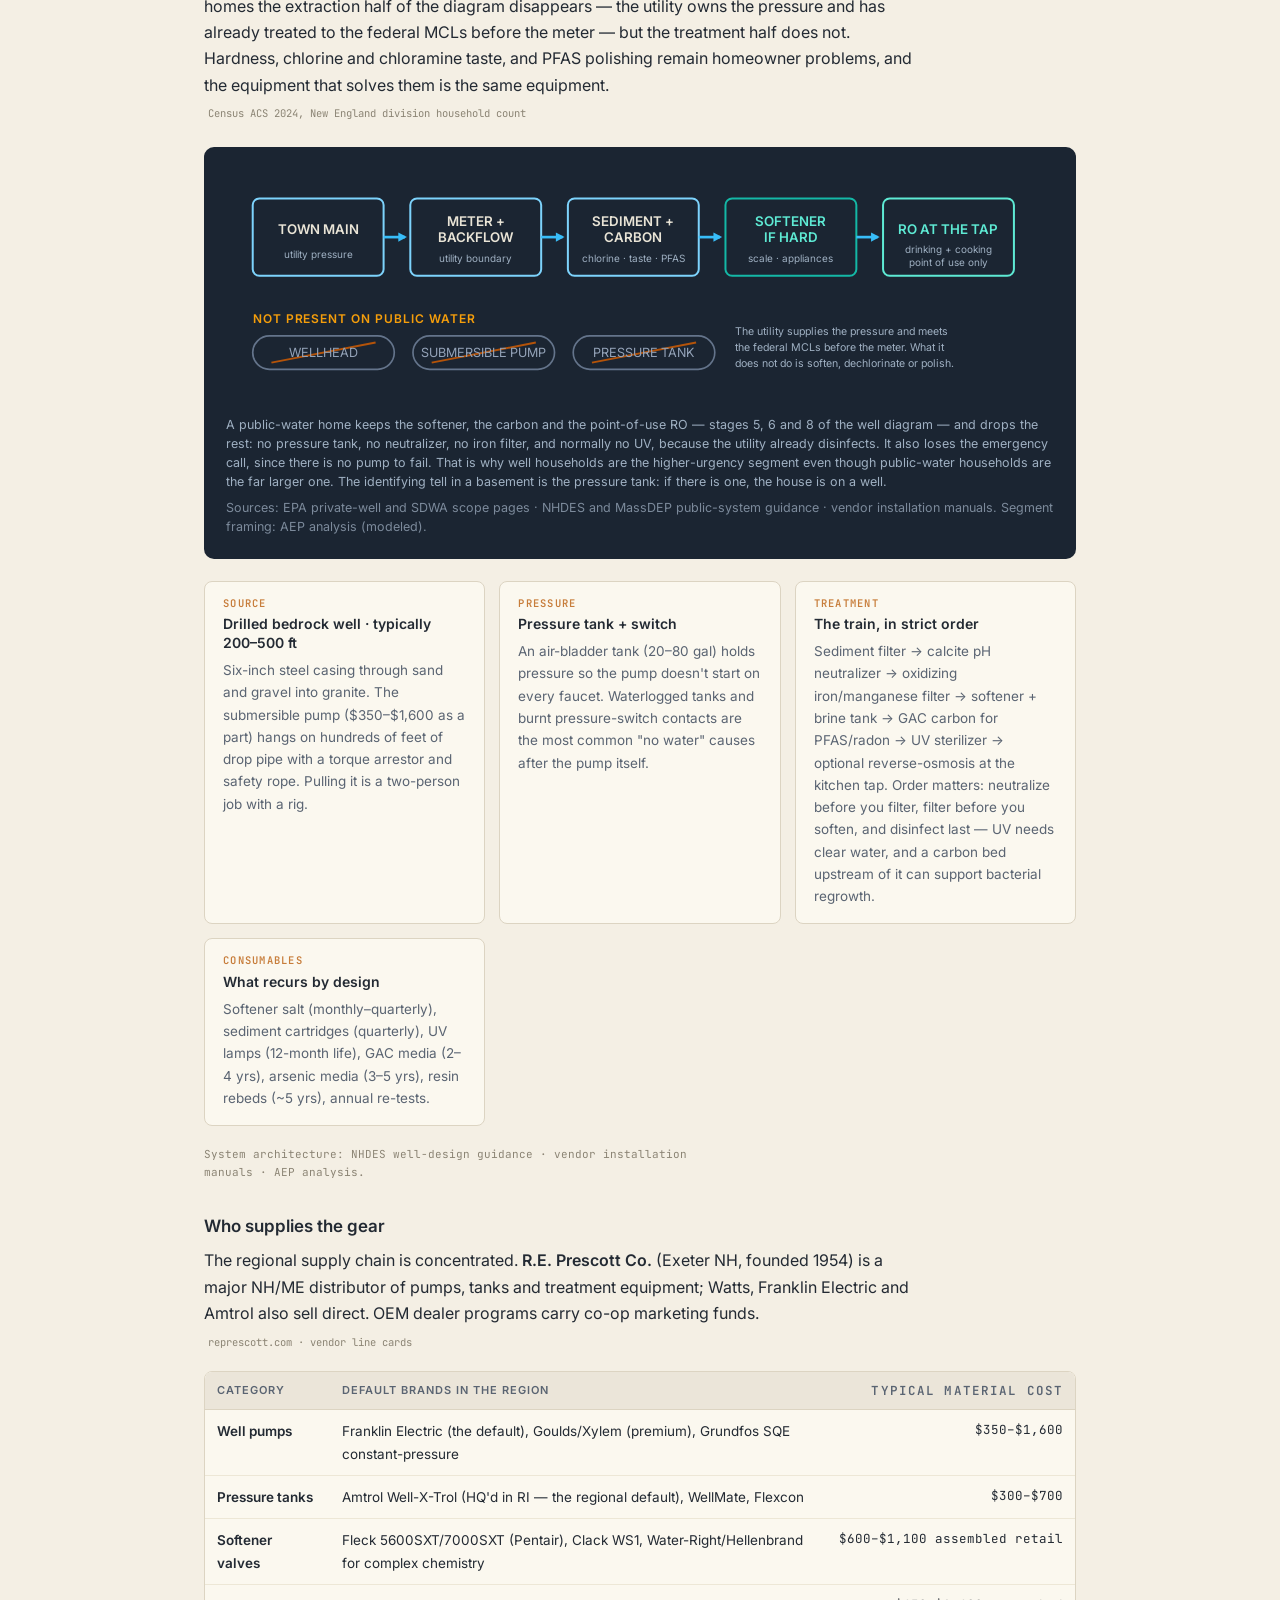
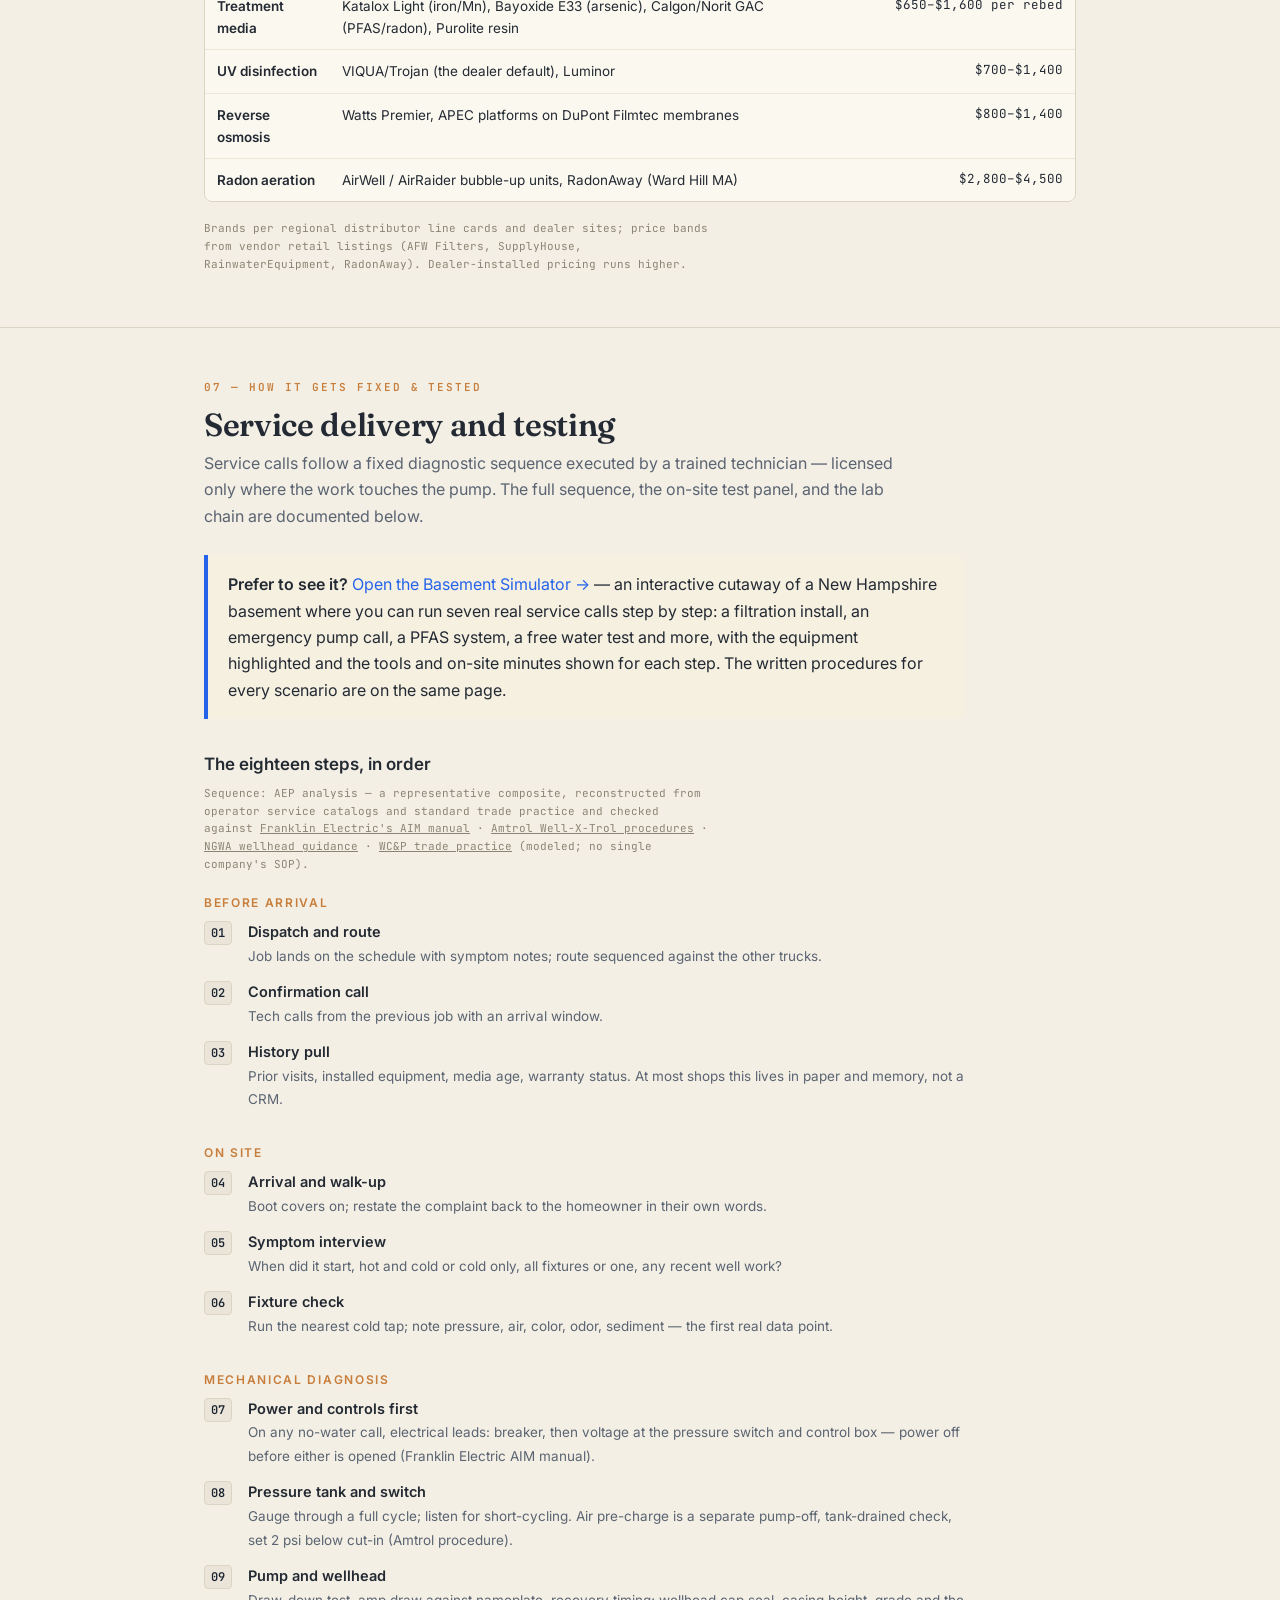
==== commit 30c5d3d3: "Add a residential scope note to §01 Removing the strategy section also removed the only place the do" ====
--- a/index.html
+++ b/index.html
@@ -212,6 +212,9 @@
         </div>
       </div>
     </div>
+    <p class="note" style="margin-top:18px">Scope: this document covers the residential segment only. Commercial,
+      industrial and municipal water are separate markets with different buyers, sales cycles and regulation, and are
+      not analysed here.</p>
   </div>
 </section>
 
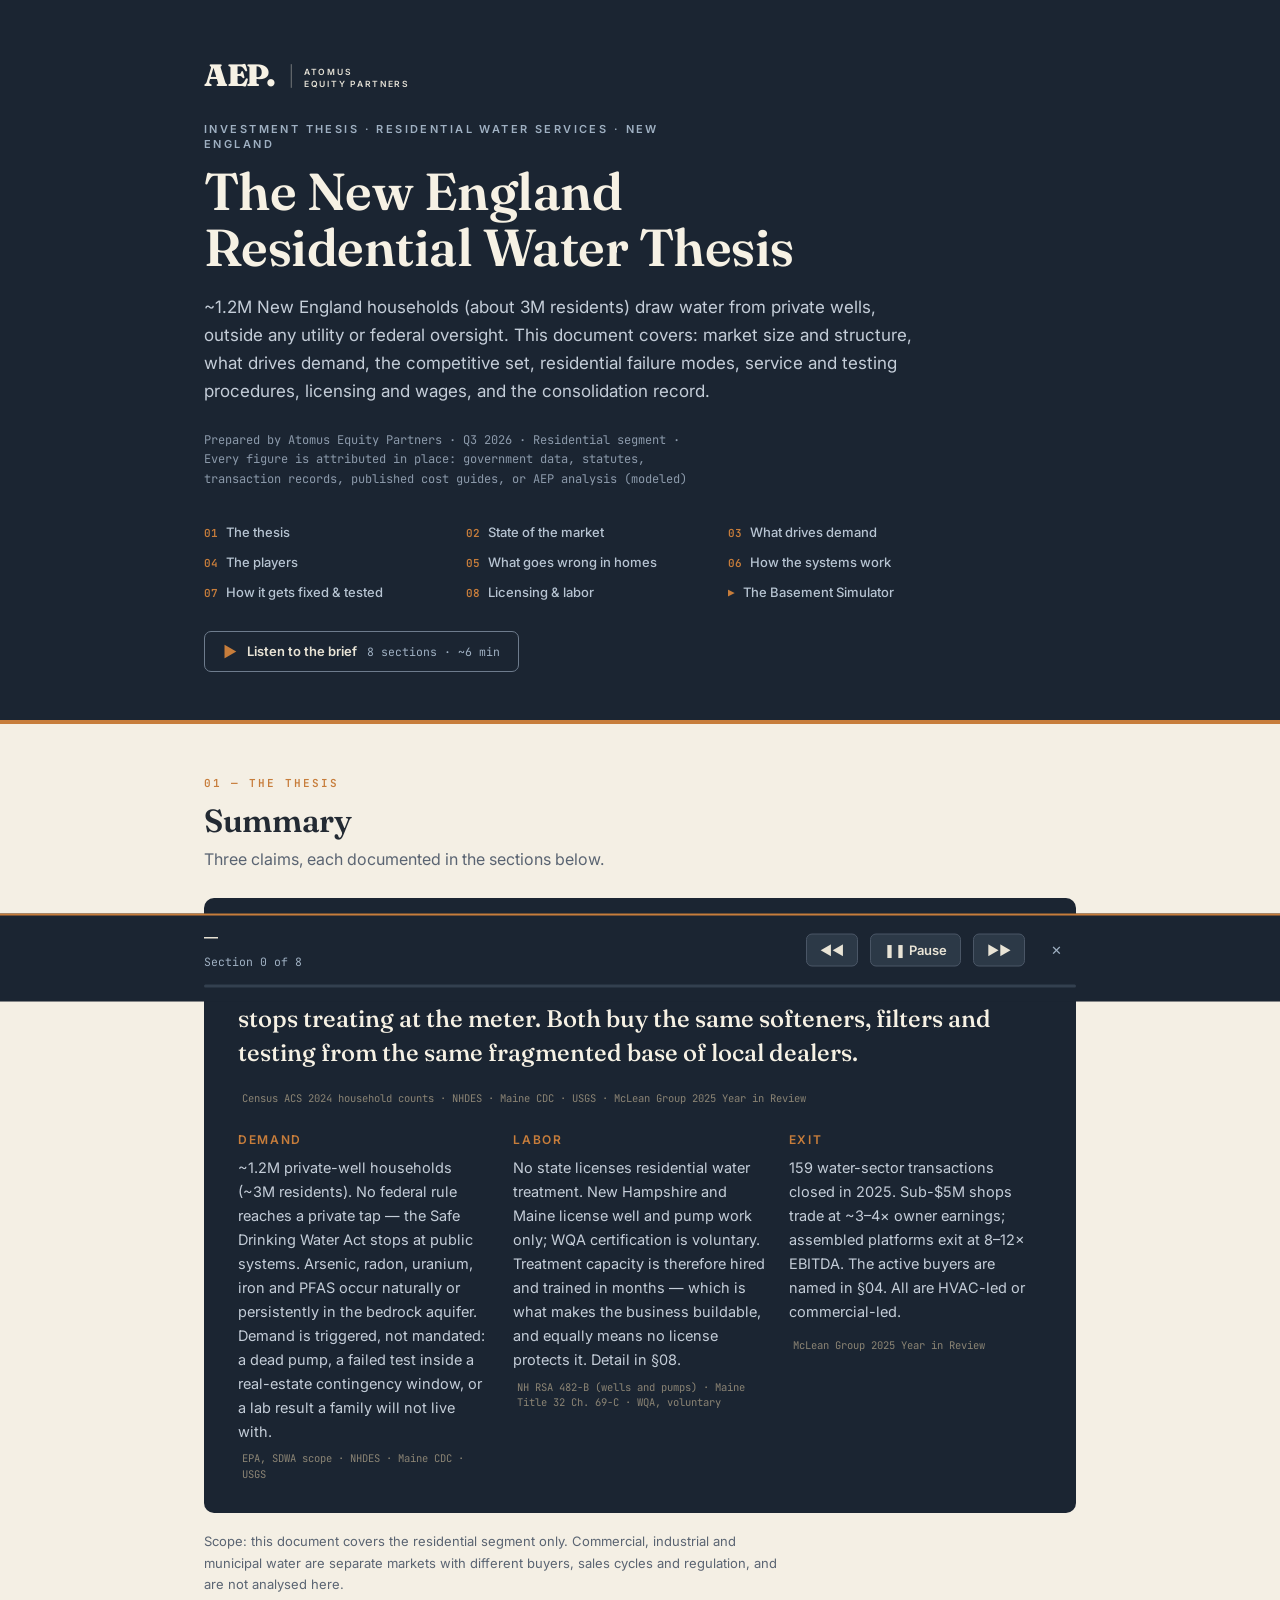
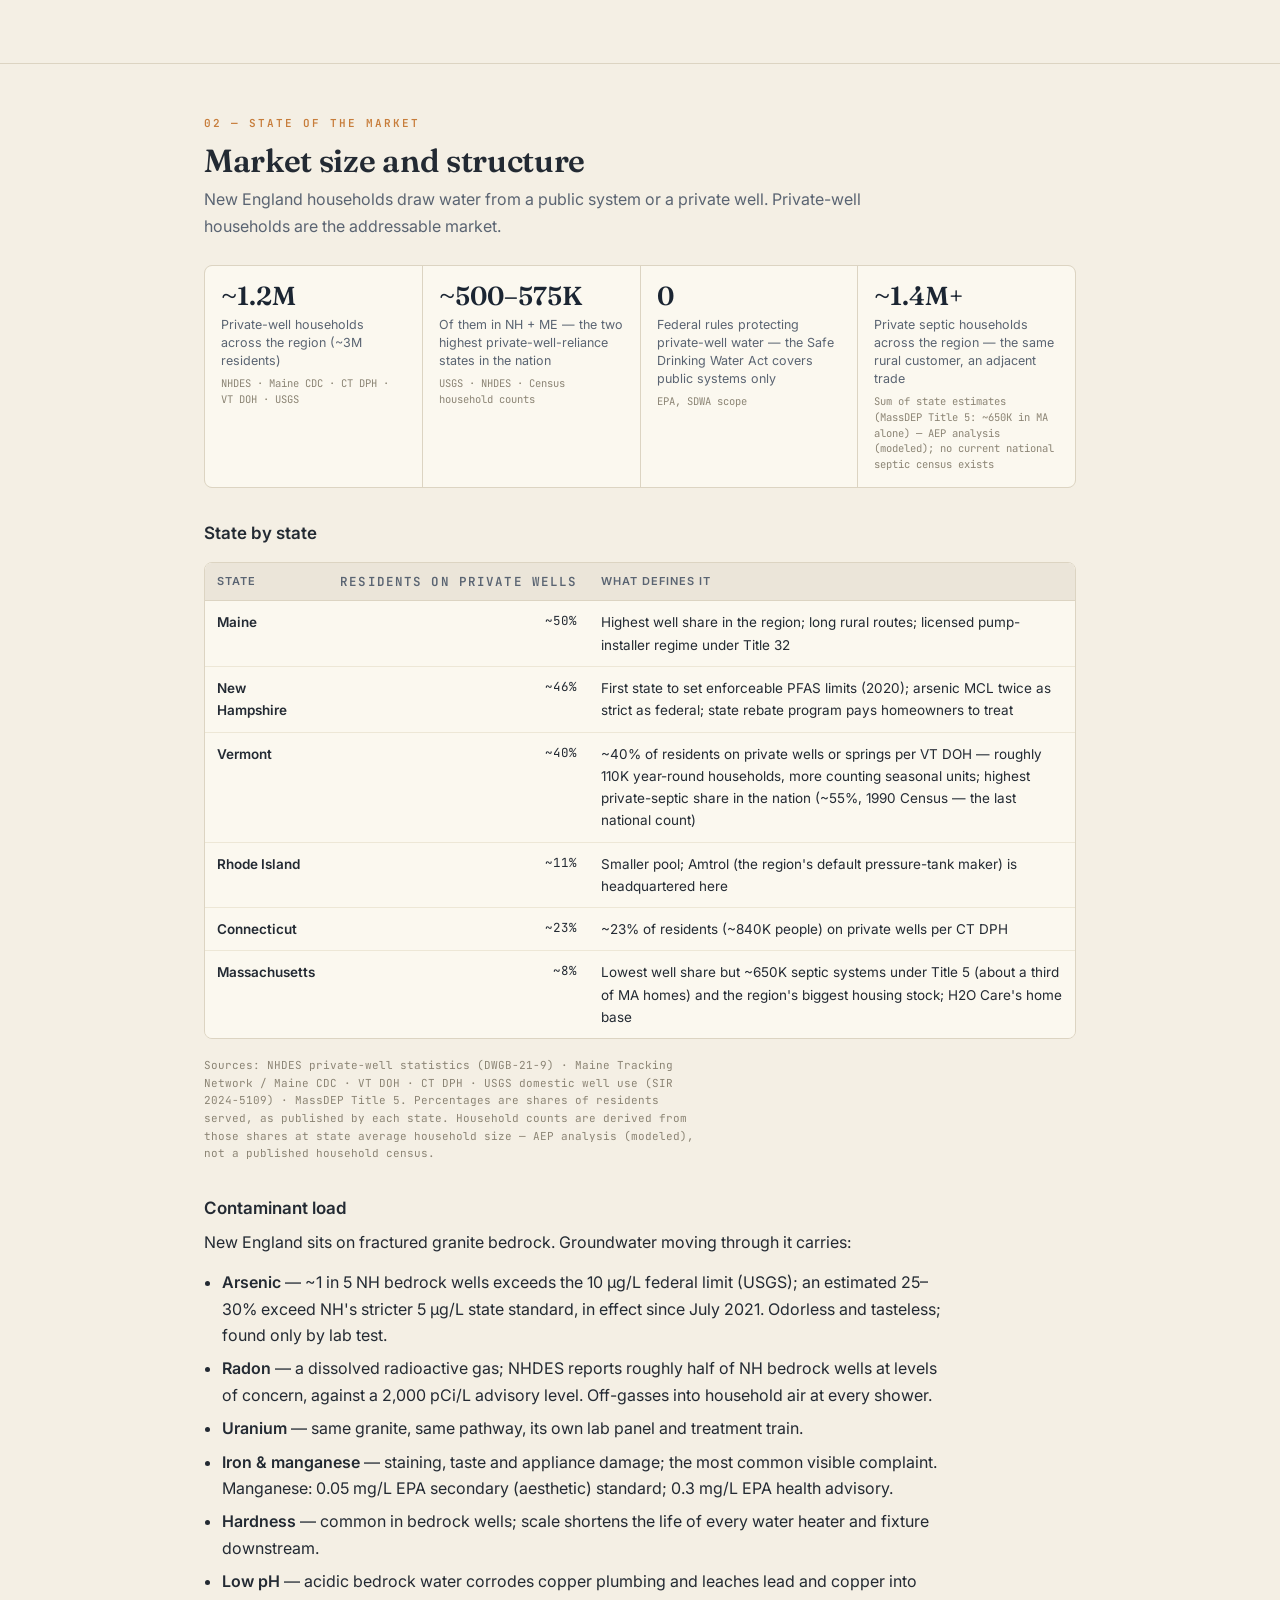
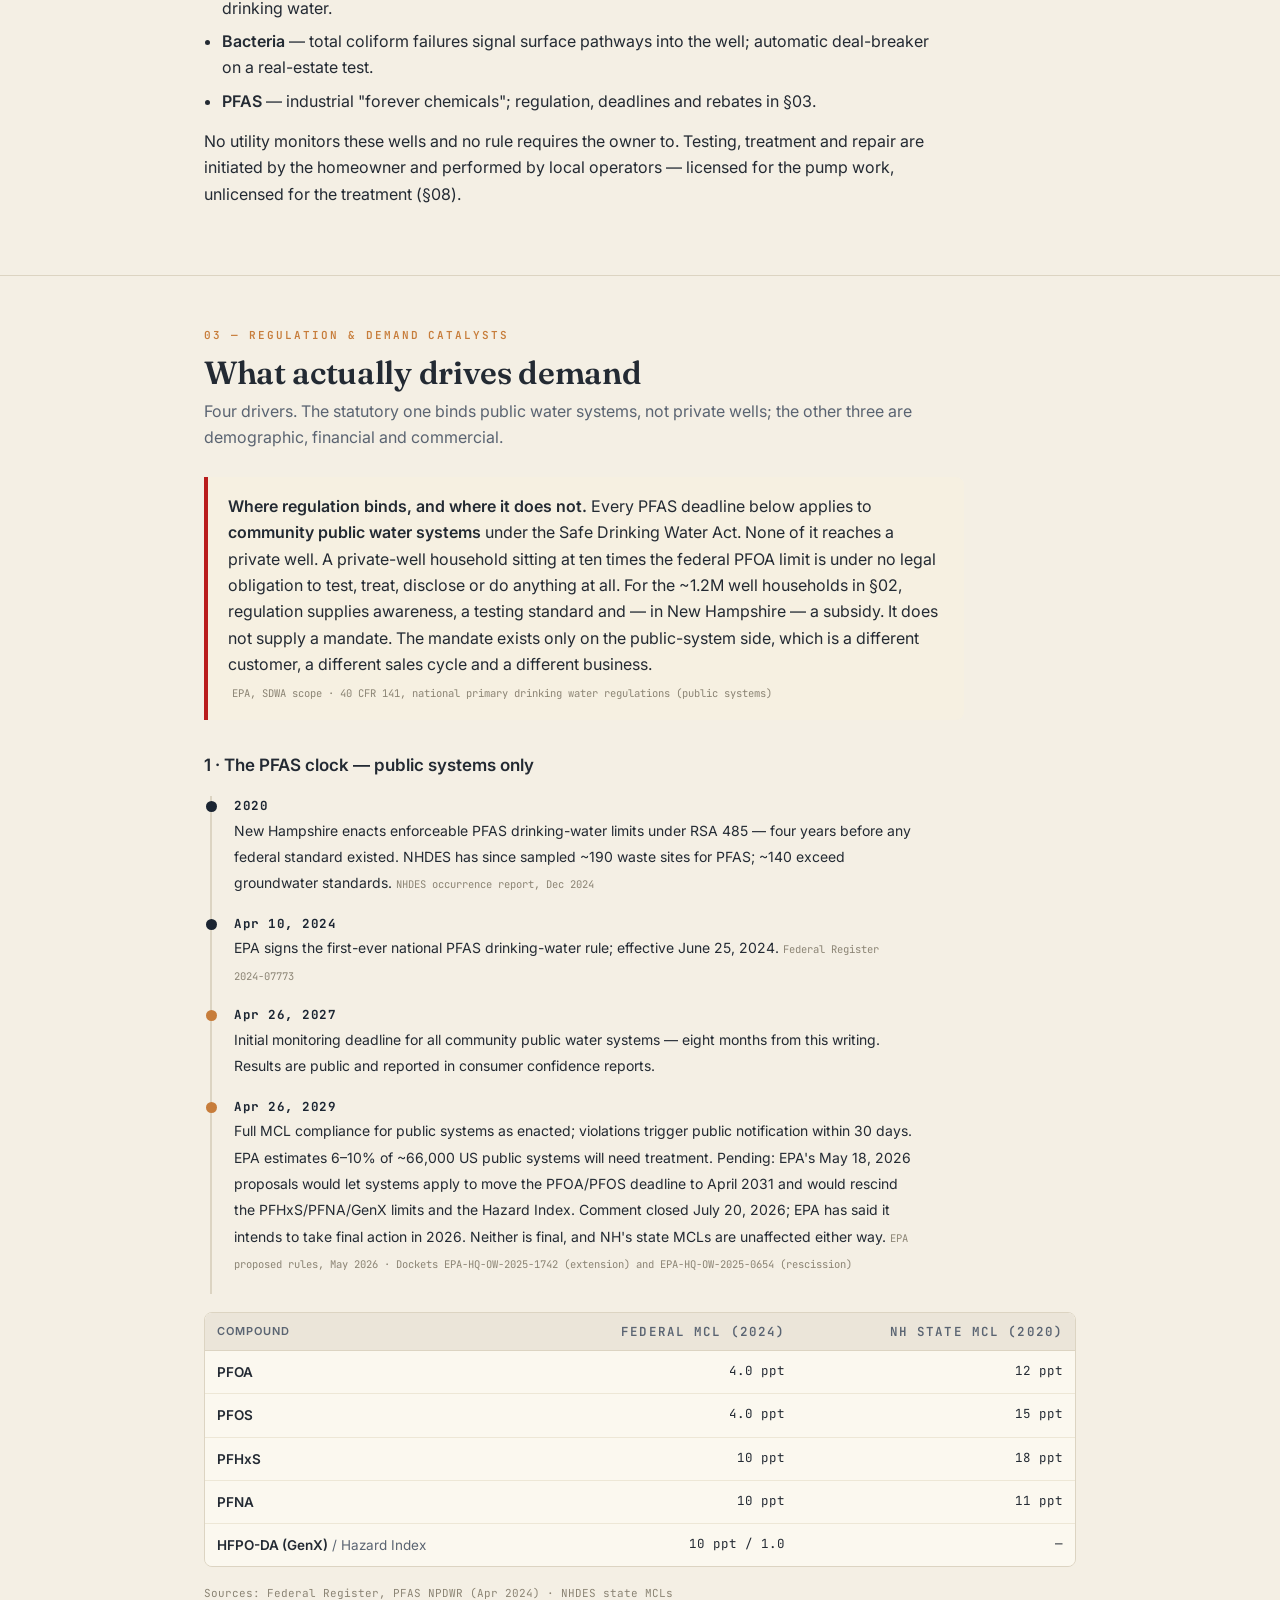
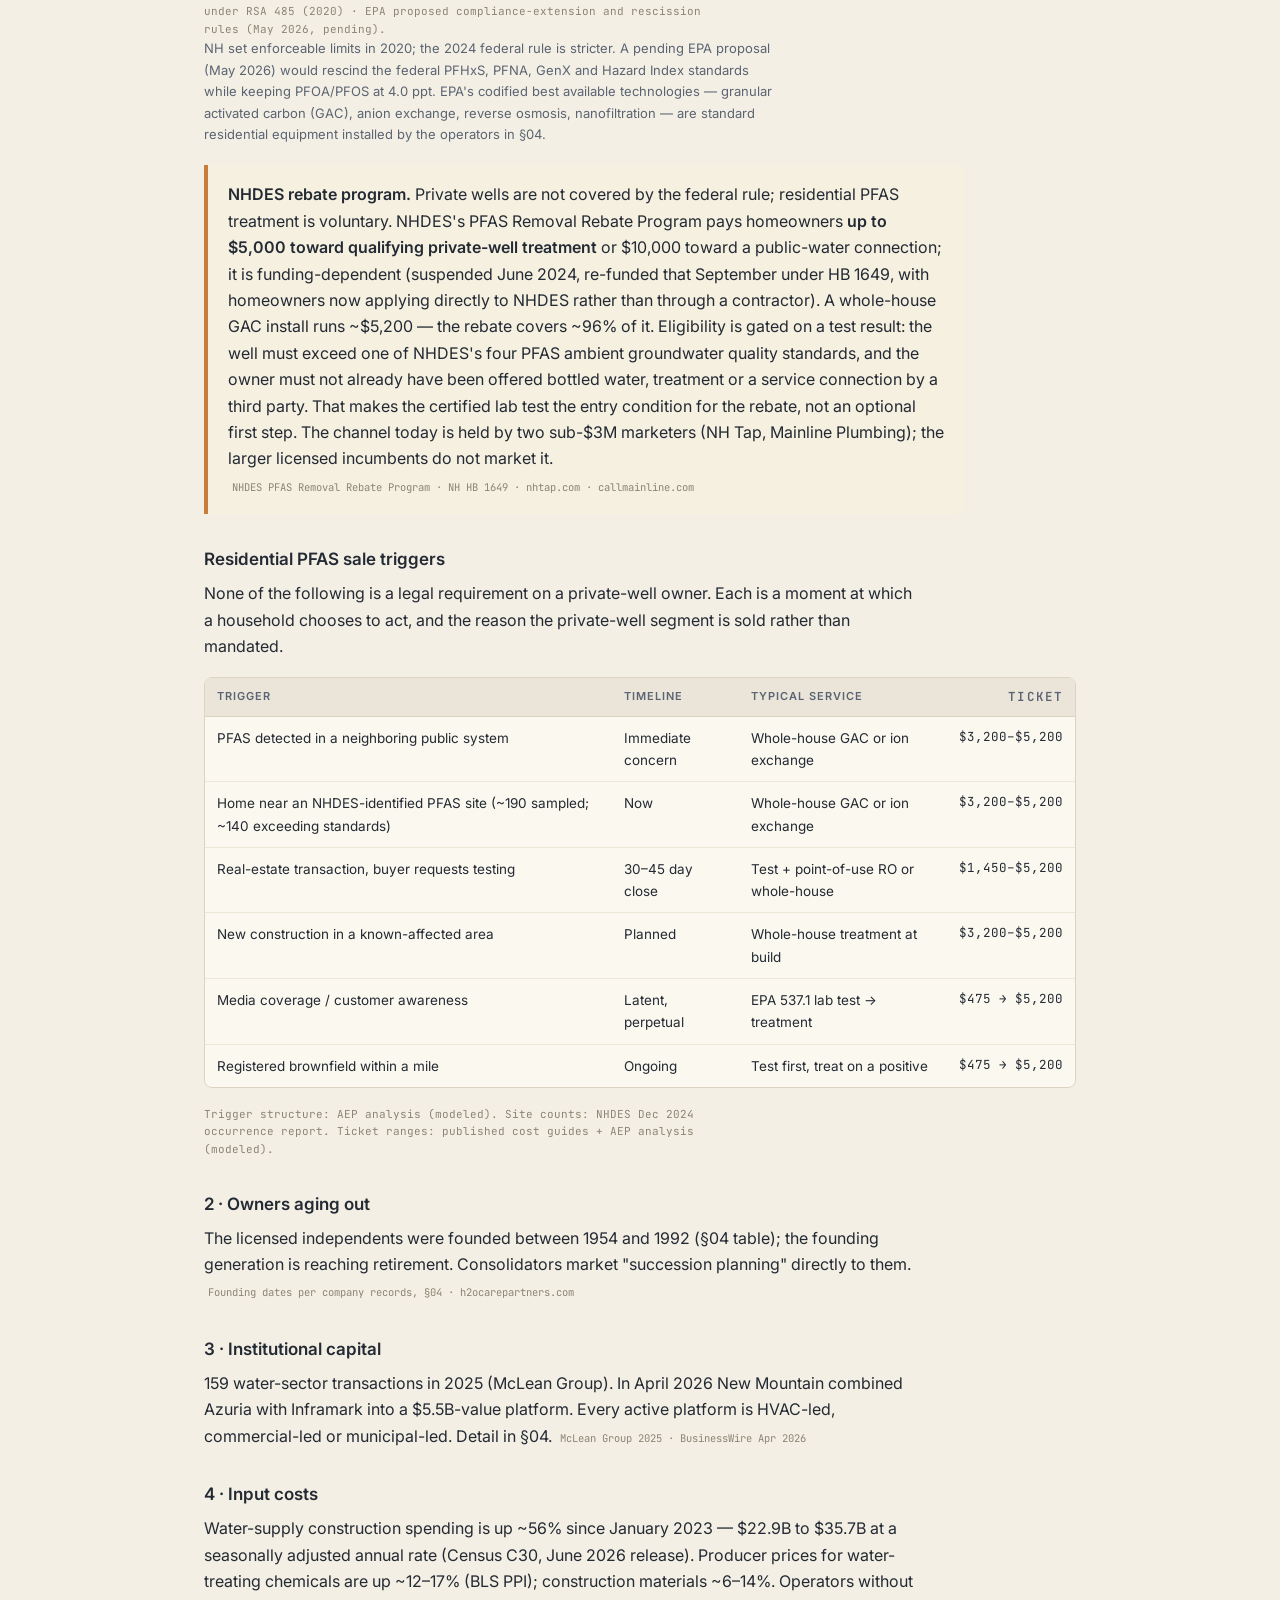
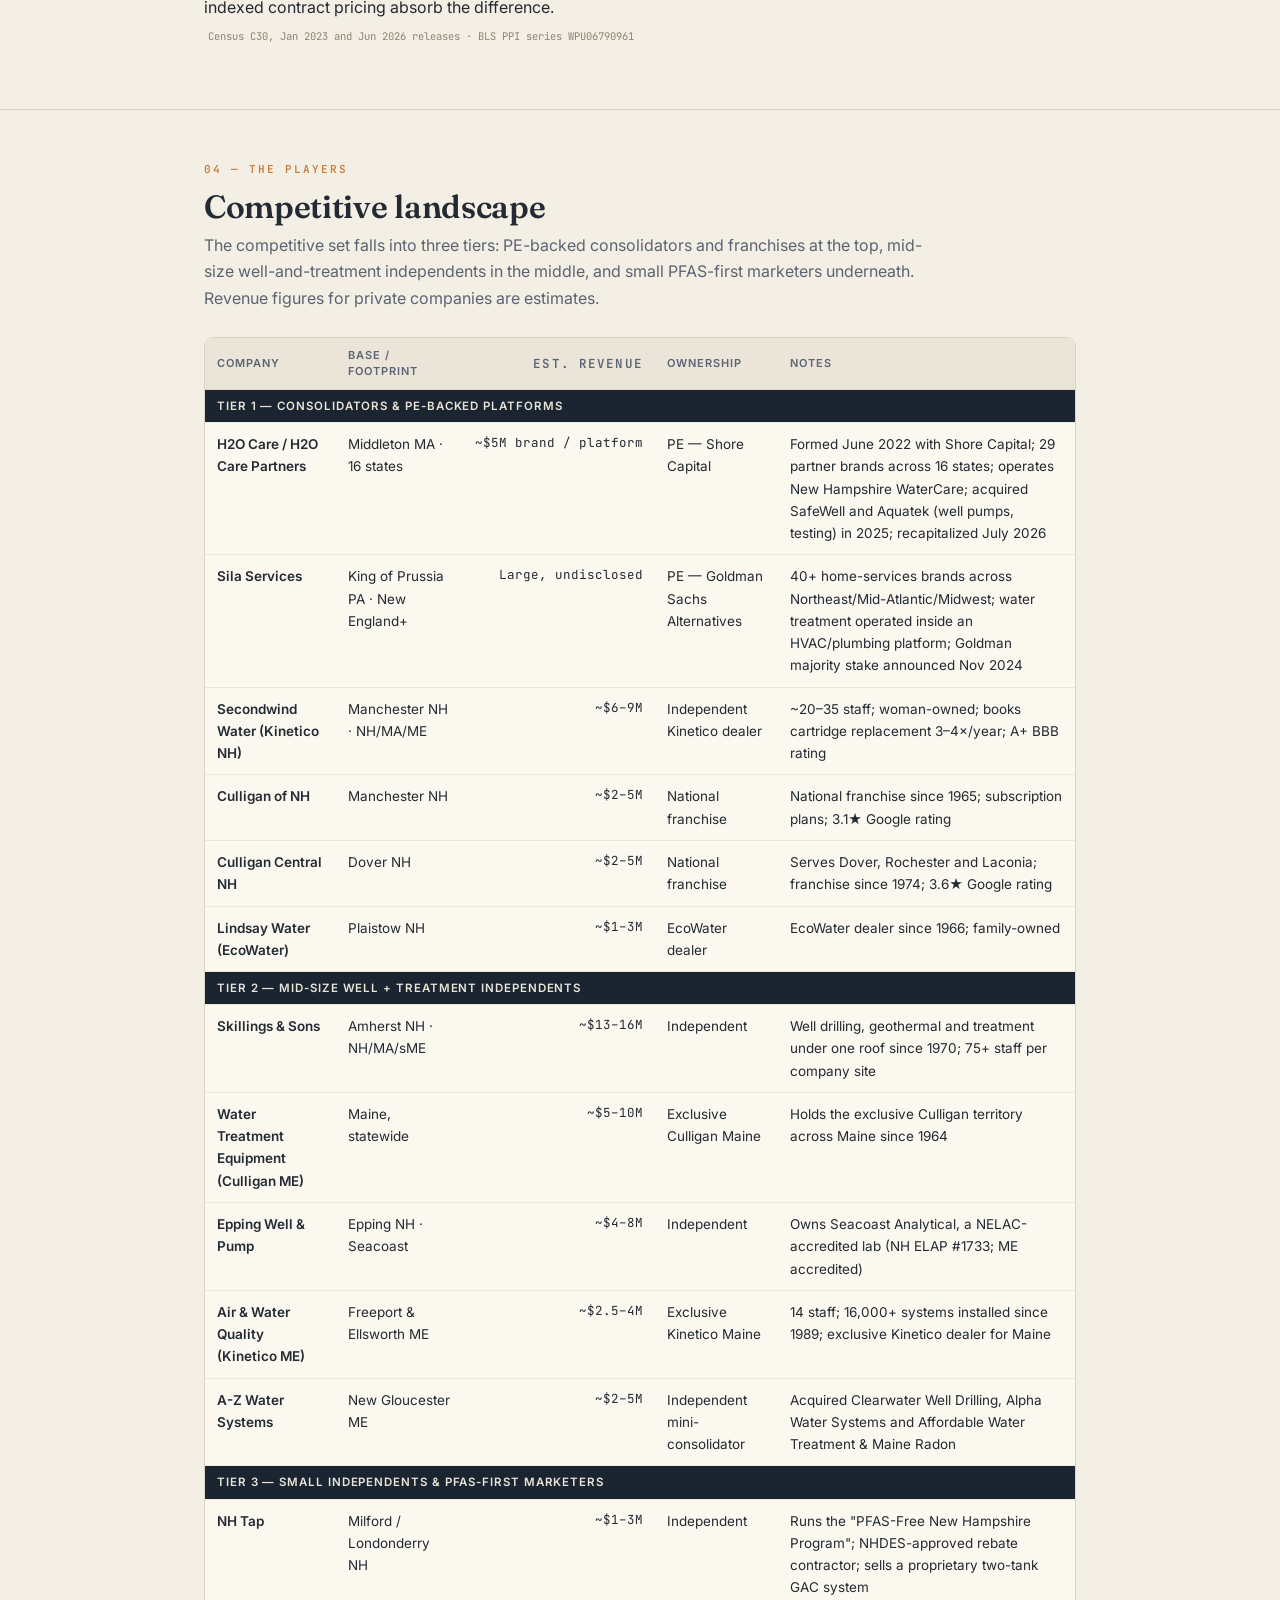
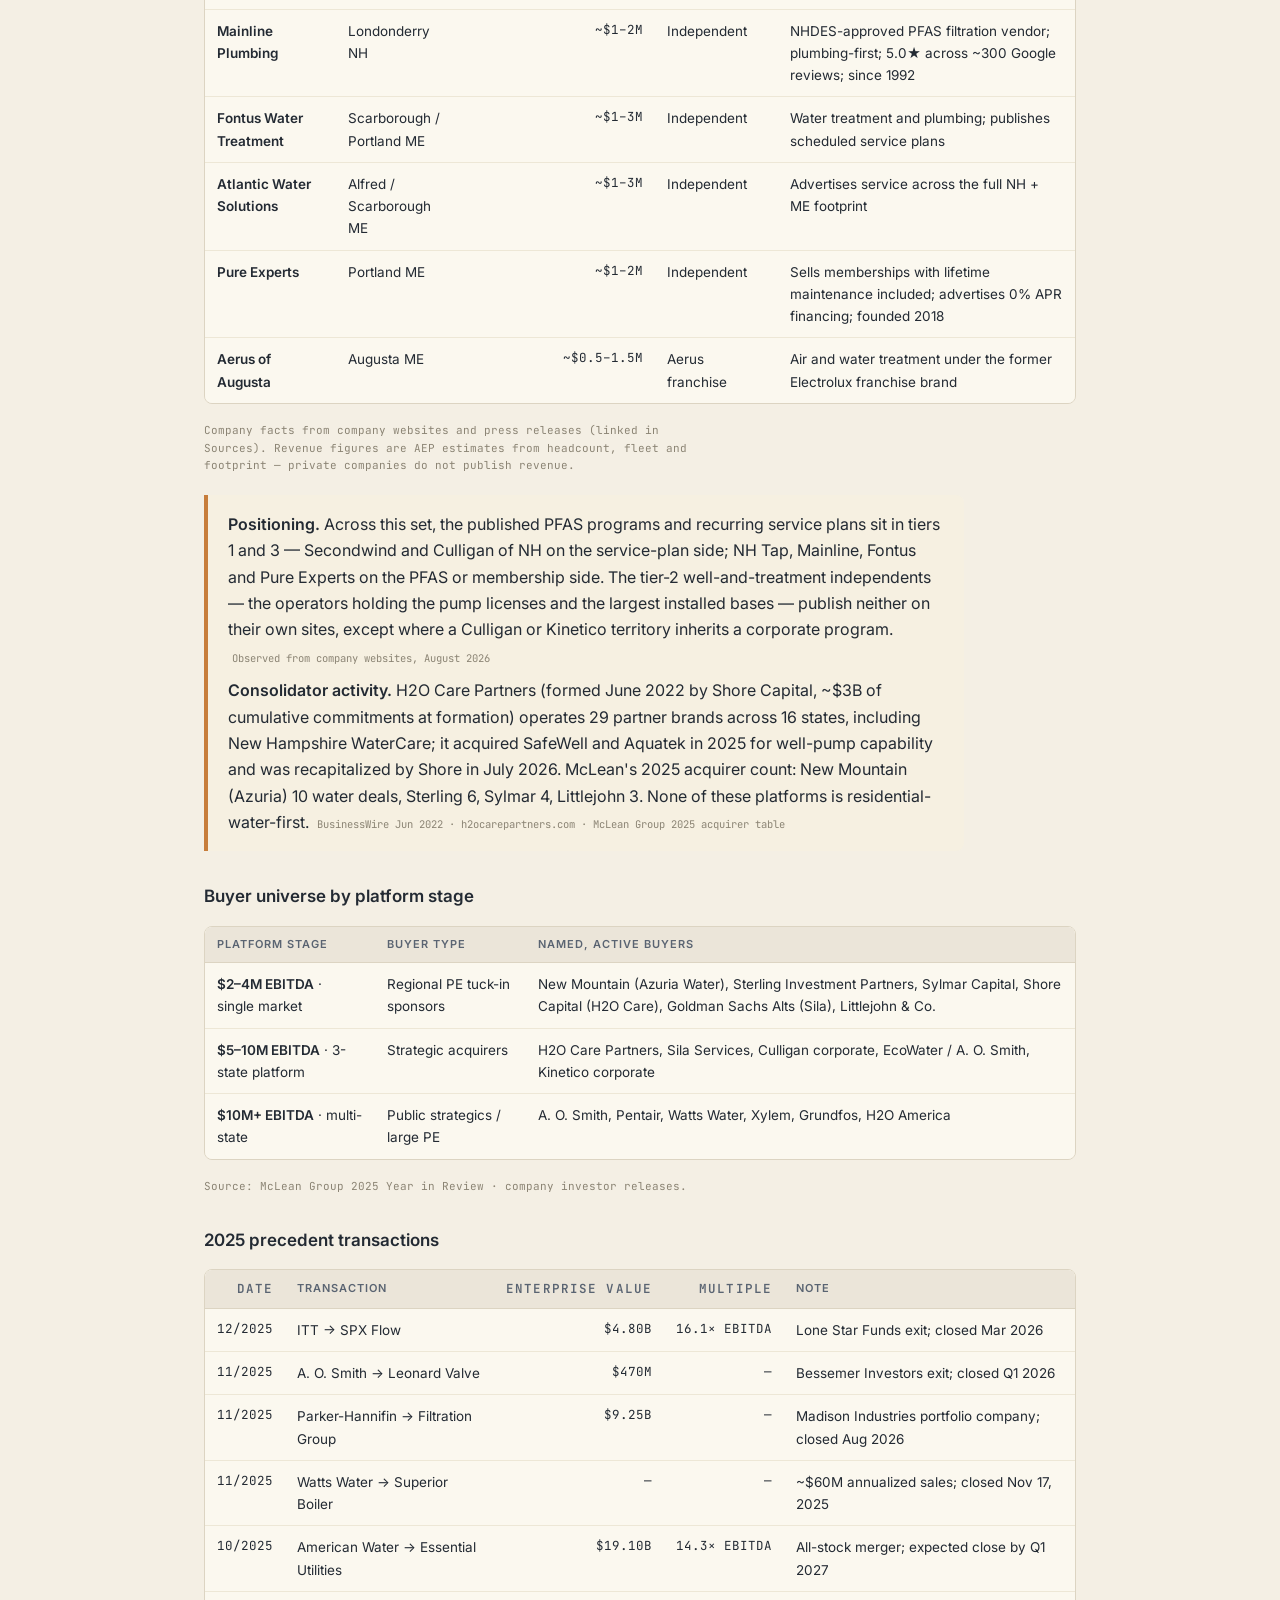
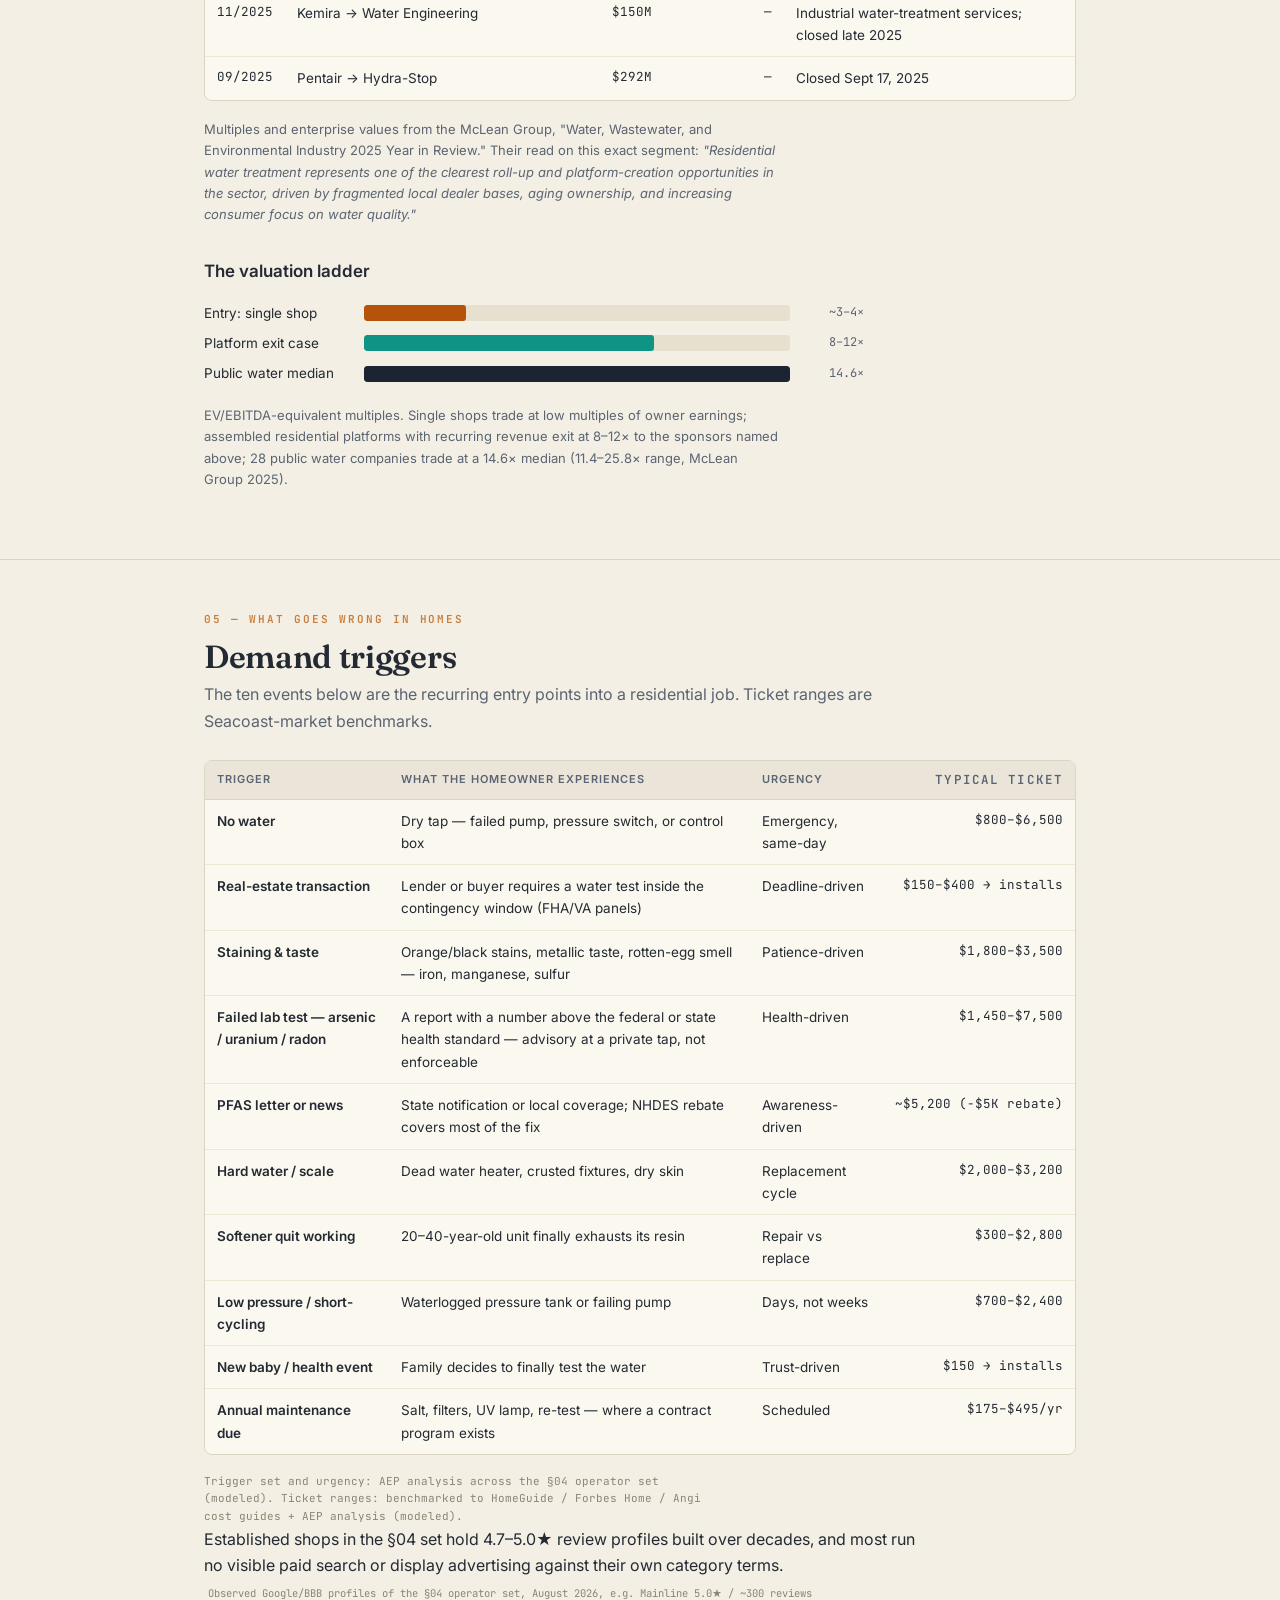
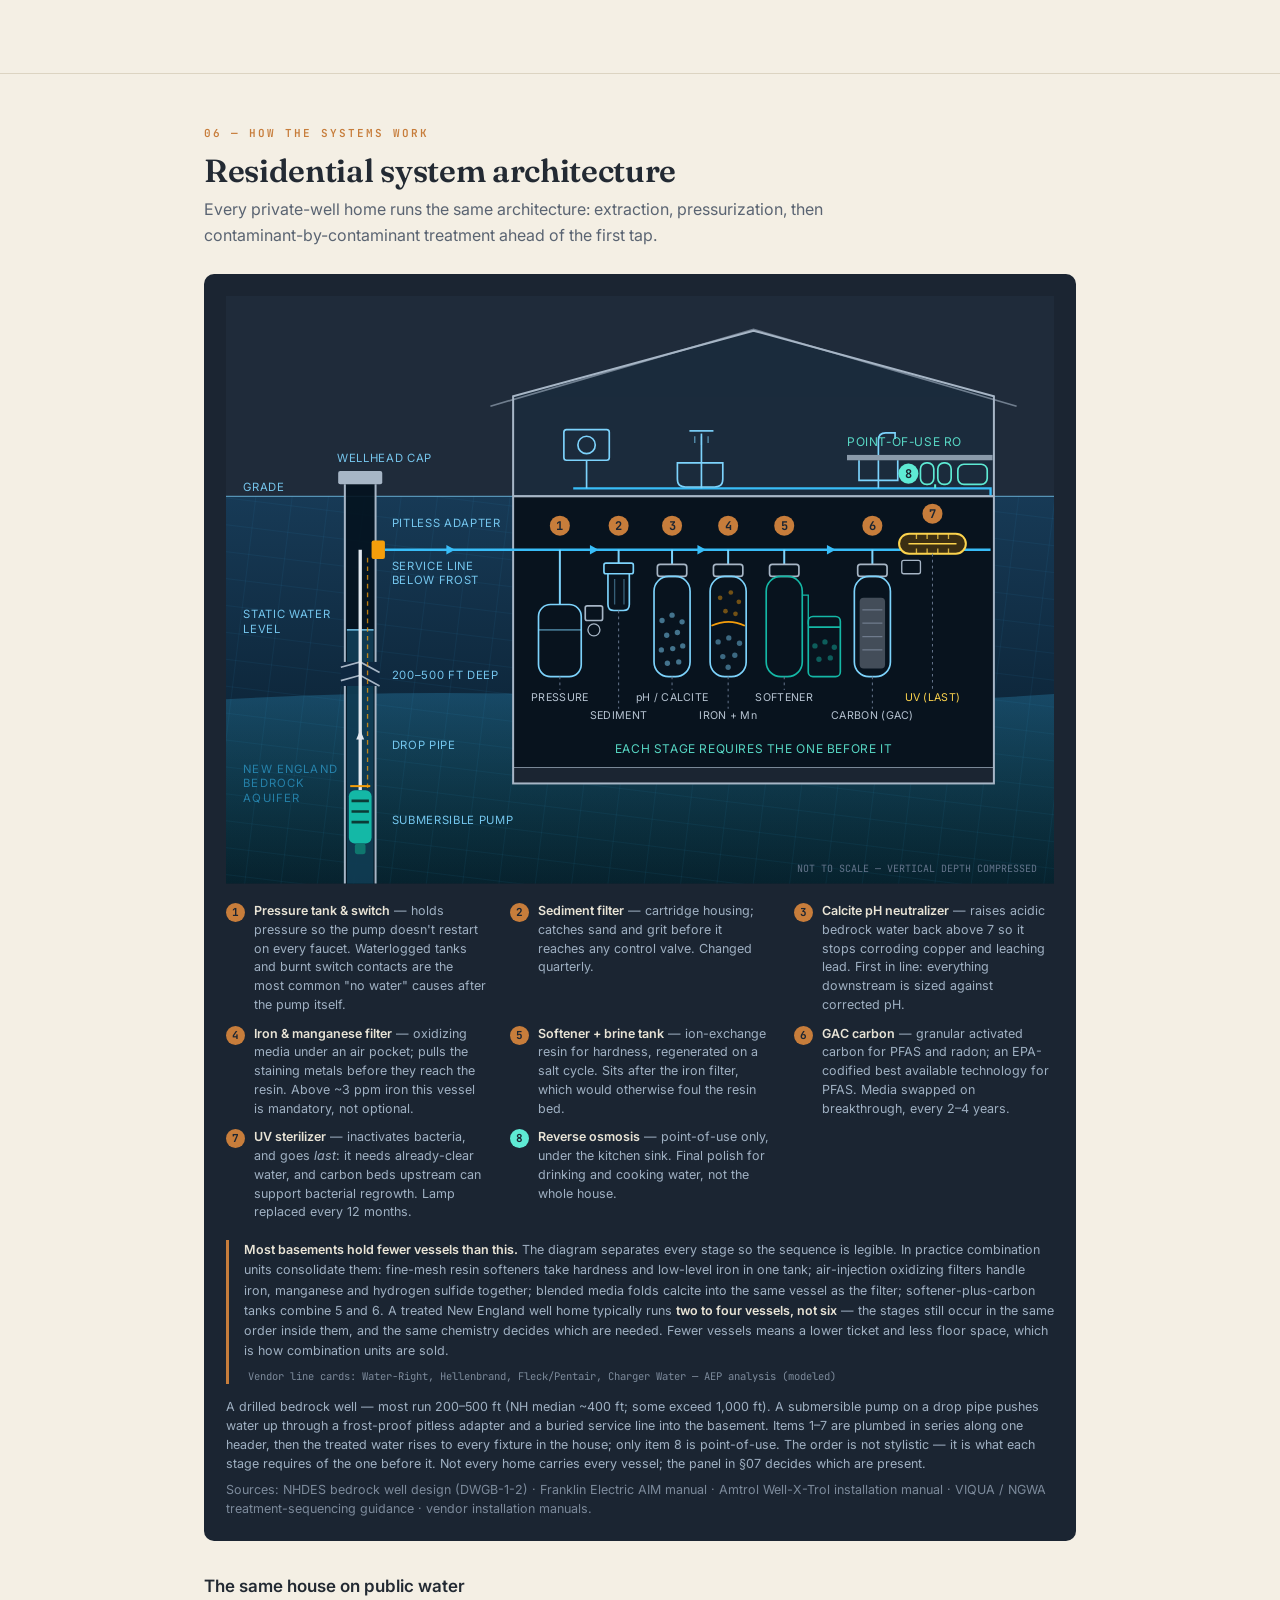
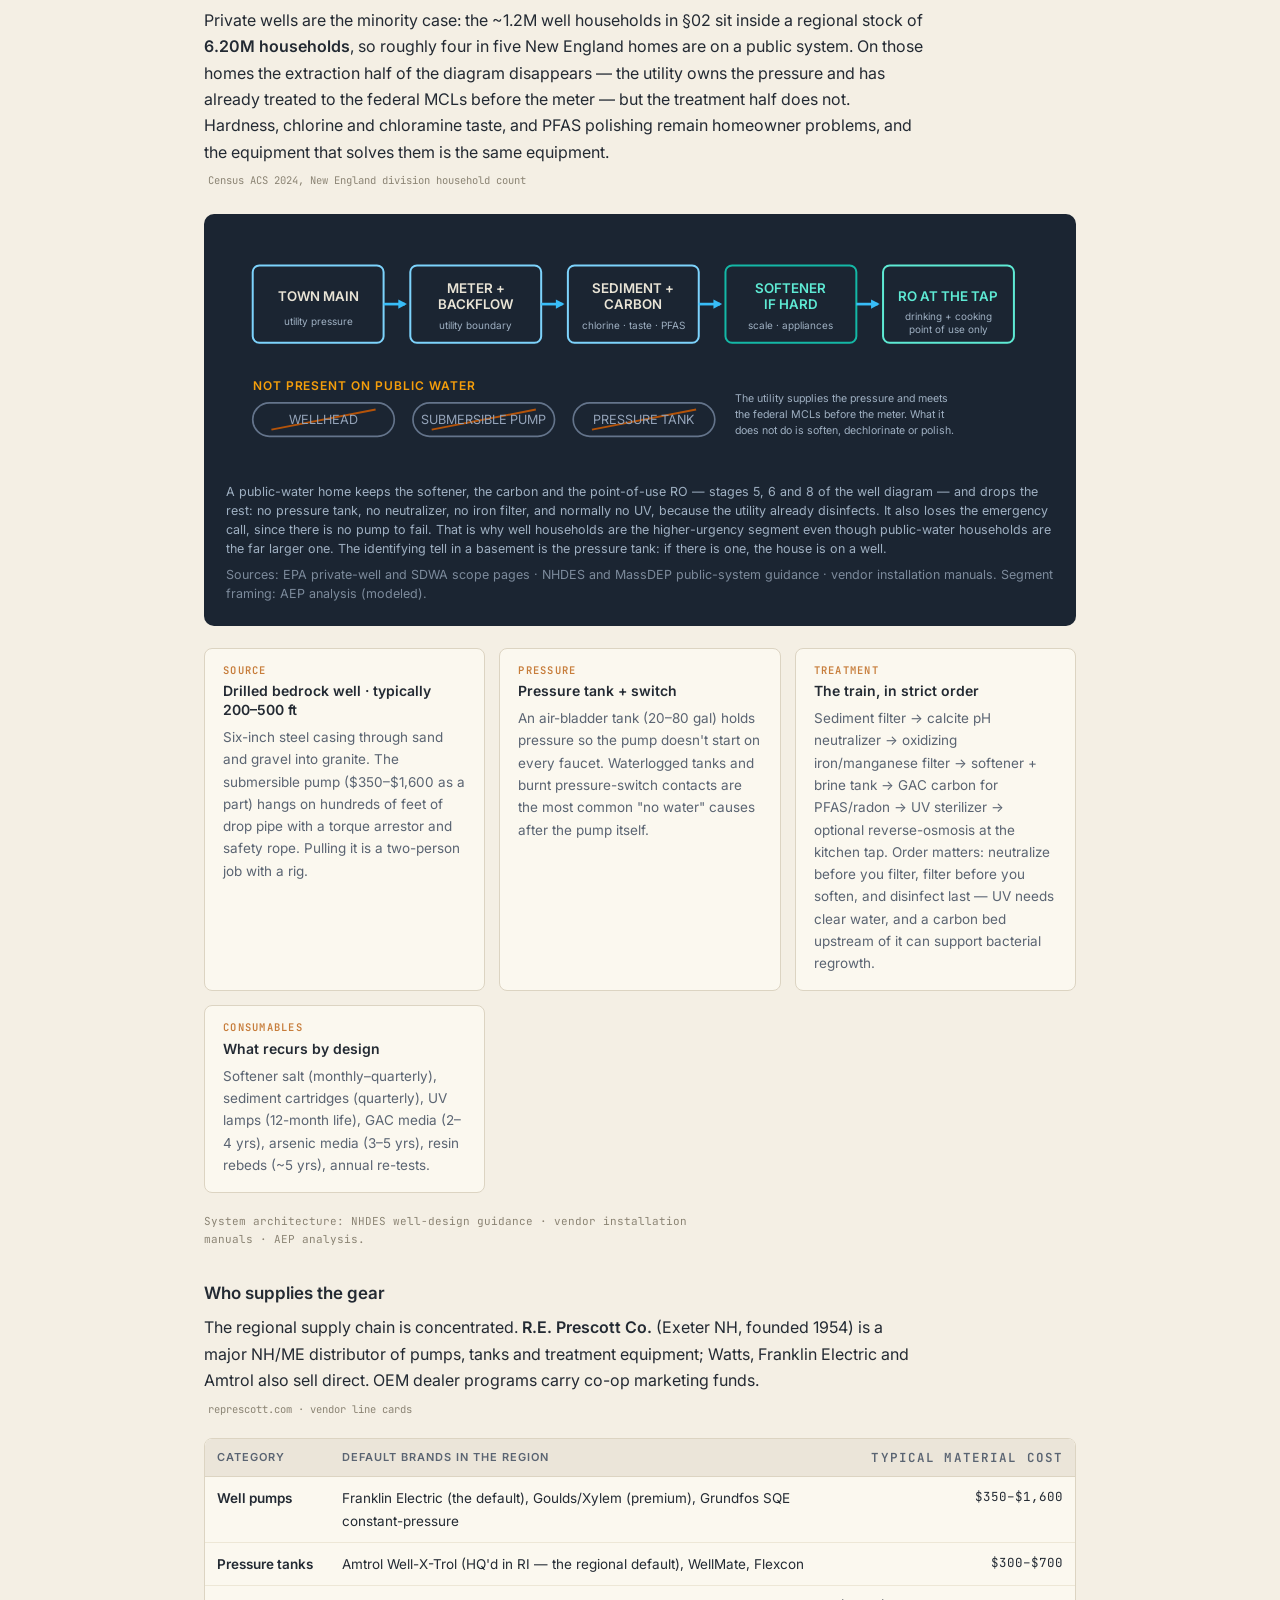
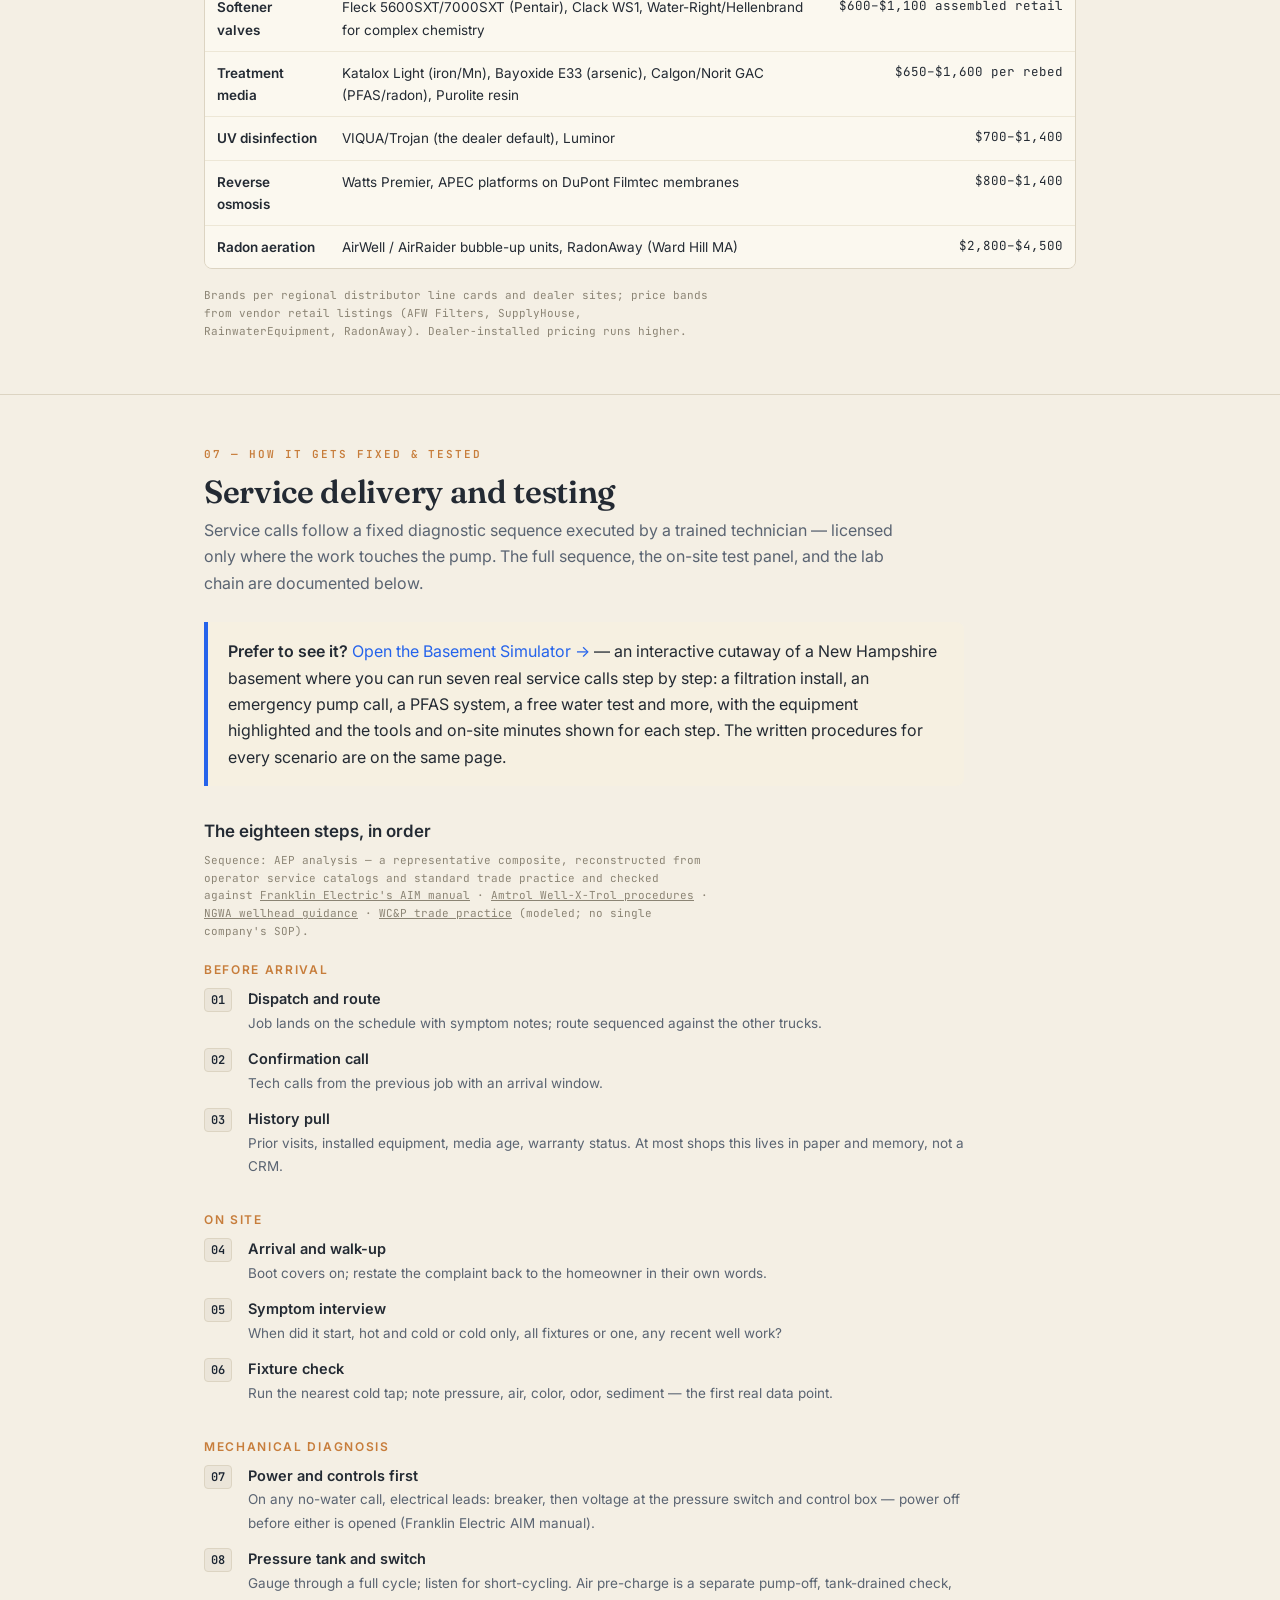
==== commit 5699c95c: "Add a spoken section-by-section brief A "Listen to the brief" button in the masthead walks the docum" ====
--- a/index.html
+++ b/index.html
@@ -134,6 +134,34 @@
 .sources a{color:#8FA3B8}
 .disclaimer{font-size:11.5px;color:#6E7C8D;margin-top:18px;max-width:82ch}
 
+/* ---- spoken brief ---- */
+.listen{display:inline-flex;align-items:center;gap:10px;margin-top:26px;font:600 13px/1 var(--sans);
+  padding:12px 18px;border:1.5px solid #6E7C8D;border-radius:7px;background:transparent;color:#E9E4D6;cursor:pointer}
+.listen:hover{background:#2C3947;border-color:#B7C4D2}
+.listen:focus-visible{outline:2px solid var(--copper);outline-offset:2px}
+.listen .tri{color:var(--copper);font-size:15px;line-height:1}
+.listen .len{font:400 11.5px/1 var(--mono);color:#9FB0C2}
+section.narrating{box-shadow:inset 4px 0 0 var(--copper)}
+.player{position:fixed;left:0;right:0;bottom:0;z-index:60;background:var(--navy);color:#E9E4D6;
+  border-top:2px solid var(--copper);padding:12px 0 14px;transform:translateY(115%);transition:transform .28s ease}
+.player.on{transform:none}
+.player .wrap{display:flex;align-items:center;gap:12px;flex-wrap:wrap}
+.player .now{flex:1 1 200px;min-width:0}
+.player .now b{display:block;font:600 14px/1.35 var(--sans);white-space:nowrap;overflow:hidden;text-overflow:ellipsis}
+.player .now span{font:400 11.5px/1.5 var(--mono);color:#9FB0C2}
+.player button{font:600 13px/1 var(--sans);padding:9px 13px;border-radius:6px;border:1.5px solid #4A5666;
+  background:#2C3947;color:#E9E4D6;cursor:pointer}
+.player button:hover{background:#3A4757}
+.player button:focus-visible{outline:2px solid var(--copper);outline-offset:2px}
+.player .x{border-color:transparent;background:transparent;color:#9FB0C2}
+.pbar{flex-basis:100%;height:3px;background:#33404F;border-radius:2px;overflow:hidden}
+.pbar i{display:block;height:100%;width:0;background:var(--copper);transition:width .45s ease}
+body.playing{padding-bottom:92px}
+@media (max-width:640px){
+  .player .now b{font-size:13px}
+  .player button{padding:8px 11px;font-size:12px}
+  body.playing{padding-bottom:150px}   /* the bar wraps to two rows at this width */
+}
 @media (max-width:640px){
   .bar-row{grid-template-columns:110px 1fr 52px}
   .thesis-box{padding:24px 20px}
@@ -173,6 +201,8 @@
       <a href="#licensing"><b>08</b>Licensing &amp; labor</a>
       <a href="basement.html"><b>▶</b>The Basement Simulator</a>
     </nav>
+    <button class="listen" id="listenBtn" hidden><span class="tri">▶</span> Listen to the brief
+      <span class="len">8 sections · ~6 min</span></button>
   </div>
 </header>
 
@@ -1222,5 +1252,162 @@
   </div>
 </footer>
 
+<div class="player" id="player" role="region" aria-label="Spoken brief player">
+  <div class="wrap">
+    <div class="now">
+      <b id="pNow">—</b>
+      <span id="pPos">Section 0 of 8</span>
+    </div>
+    <button id="pPrev" aria-label="Previous section">◀◀</button>
+    <button id="pPlay" aria-label="Pause">❚❚ Pause</button>
+    <button id="pNext" aria-label="Next section">▶▶</button>
+    <button id="pStop" class="x" aria-label="Stop and close">✕</button>
+    <div class="pbar"><i id="pBar"></i></div>
+  </div>
+</div>
+
+<script>
+(() => {
+  const synth = window.speechSynthesis;
+  const btn = document.getElementById("listenBtn");
+  if (!synth || typeof SpeechSynthesisUtterance === "undefined") return;   // no support: button stays hidden
+  btn.hidden = false;
+
+  /* Written briefs, not the page text read aloud. Every figure here also
+     appears in the section it summarises. */
+  const BRIEF = [
+    { id: "thesis", title: "01 — The thesis", text:
+      "New England has 6.2 million households. Roughly 1.2 million of them run their own water supply on a private well. The rest are on a public system that stops treating at the meter. Both groups buy the same softeners, filters and testing, from the same fragmented base of local dealers. " +
+      "Three things frame the opportunity. Demand is triggered by events rather than compelled by regulation. Labour is not gated: no state licenses water treatment, which means capacity can be built in months, and equally that no credential protects it. And there is an active market. 159 water sector transactions closed in 2025, with small shops trading at about three to four times owner earnings, and assembled platforms exiting at eight to twelve times earnings. " +
+      "This document covers the residential segment only." },
+
+    { id: "market", title: "02 — State of the market", text:
+      "About 1.2 million New England households draw water from a private well. That is roughly 3 million residents. No federal rule protects that water. The Safe Drinking Water Act covers public systems only. " +
+      "Maine and New Hampshire have the highest reliance in the region, at about 50 and 46 percent of residents. The bedrock does the rest. Around one in five New Hampshire wells exceeds the federal arsenic limit. Roughly half carry radon at levels of concern. Iron, manganese, hardness, low pH and bacteria are all common. " +
+      "Nobody monitors any of it unless the homeowner arranges it." },
+
+    { id: "regulation", title: "03 — What drives demand", text:
+      "This is the section most easily misread, so it states the boundary plainly. Every PFAS deadline, the 2027 monitoring date and the 2029 compliance date, applies to community public water systems. None of it reaches a private well. A household sitting at ten times the federal limit is under no obligation to test, to treat, or to tell anyone. " +
+      "For private wells, regulation supplies awareness, a testing standard, and in New Hampshire a rebate of up to five thousand dollars. That rebate is itself conditional on a confirmed exceedance, which makes the certified lab test the entry condition rather than an optional first step. " +
+      "The other three drivers are demographic and financial. Owners ageing out. Institutional capital consolidating the sector. And input costs, with water supply construction spending up about 56 percent since January 2023." },
+
+    { id: "players", title: "04 — The players", text:
+      "The competitive set falls into three tiers. At the top, private-equity-backed consolidators and franchises: H2O Care with Shore Capital, Sila Services with Goldman Sachs, and the Culligan and Kinetico dealer networks. " +
+      "In the middle, mid-size well and treatment independents, most founded between 1954 and 1992, and now reaching succession. " +
+      "Underneath, small PFAS-first marketers. " +
+      "The pattern worth noticing is this. The published PFAS programmes and the recurring service plans both sit in tiers one and three. The tier two independents, the operators holding the pump licences and the largest installed bases, publish neither. " +
+      "Revenue figures for private companies are estimates, not published numbers." },
+
+    { id: "problems", title: "05 — What goes wrong in homes", text:
+      "Ten events account for the recurring ways a residential job starts. A dead pump is the emergency, at eight hundred to sixty five hundred dollars. A real estate transaction forces a water test inside the contingency window. Then staining and taste, a failed arsenic or radon result, a PFAS letter, hard water, a softener that has finally quit, low pressure, a health event in the family, and scheduled annual maintenance. " +
+      "Tickets run from about a hundred and fifty dollars for a test, to seventy five hundred for radon aeration. " +
+      "Operator selection is referral driven. Established shops hold four point seven to five star review profiles built over decades, with little visible paid advertising." },
+
+    { id: "systems", title: "06 — How the systems work", text:
+      "Every private well home runs the same architecture. Extraction, then pressurisation, then treatment in a fixed order. A drilled bedrock well, typically two to five hundred feet. A submersible pump on a drop pipe. A pressure tank in the basement. " +
+      "Then the treatment train: sediment, calcite for pH, an iron and manganese filter, a softener, carbon for PFAS and radon, and ultraviolet last. UV goes last because it needs already clear water, and because a carbon bed upstream of it can support bacterial regrowth. Reverse osmosis is point of use only, under the kitchen sink. " +
+      "One caveat. The diagram separates every stage so the order is legible. In practice combination units mean a treated home usually runs two to four vessels, not six. " +
+      "On public water the extraction half disappears. No pump, no pressure tank, and normally no UV, because the utility already disinfects. The softener, the carbon and the reverse osmosis remain." },
+
+    { id: "fixes", title: "07 — How it gets fixed and tested", text:
+      "A service call follows a fixed diagnostic sequence, eighteen steps from dispatch through to follow up. Electrical leads on any no-water call, with the power off before the pressure switch or the control box is opened. " +
+      "The field panel takes about fifteen minutes at the utility sink, and it has to be run on raw water drawn ahead of the treatment train. A sample taken after the softener corrupts the result. " +
+      "Portable instruments now quantify most of that panel on site, including an EPA verified arsenic kit at about one dollar eighty a test. Two boundaries still hold. Certified PFAS quantification requires an accredited laboratory. And confirming the water is safe to drink still requires an eighteen to twenty four hour bacterial culture. " +
+      "On price, the work runs from a free water test to a twelve and a half thousand dollar whole house reverse osmosis system, at gross margins between roughly forty eight and seventy two percent. Most homeowners finance it." },
+
+    { id: "licensing", title: "08 — Licensing and labour", text:
+      "Two different labour markets sit under one roof, and they are routinely conflated. " +
+      "Well and pump work is licensed by statute. In New Hampshire that means three years of trade experience plus an exam. " +
+      "Water treatment is not licensed at all. There is no water treatment, water conditioning, or filtration installer licence in New Hampshire or in Maine. " +
+      "Three separate things get mistaken for one. The pump installer licences, which gate well construction and pump work and nothing downstream of the pressure tank. Plumbing licensure, which is triggered by making the potable water connection rather than by the treatment itself. And state water works operator certification, which applies to people operating public water systems, not to anyone working in a house. Water Quality Association certification is voluntary. " +
+      "The consequence runs both ways. A treatment first operator can staff up in months rather than years. And so can every competitor. " +
+      "That is the brief. Every figure is sourced in place in the document below." },
+  ];
+
+  const $ = id => document.getElementById(id);
+  const player = $("player");
+  let i = 0, queue = [], qi = 0, paused = false, active = false;
+
+  /* Chrome stops long utterances after ~15s, so each brief is spoken as a
+     queue of sentence-sized utterances rather than one block. */
+  const sentences = t => t.match(/[^.!?]+[.!?]+/g) || [t];
+
+  let voice = null;
+  function pickVoice() {
+    const vs = synth.getVoices().filter(v => /^en(-|_|$)/i.test(v.lang));
+    if (!vs.length) return;
+    const want = [/Google US English/i, /Google UK English Female/i, /Samantha/i,
+                  /Aria/i, /Jenny/i, /Libby/i, /Alex/i];
+    for (const w of want) { const m = vs.find(v => w.test(v.name)); if (m) { voice = m; return; } }
+    voice = vs.find(v => v.default) || vs[0];
+  }
+  pickVoice();
+  if (synth.onvoiceschanged !== undefined) synth.addEventListener("voiceschanged", pickVoice);
+
+  function mark(idx) {
+    document.querySelectorAll("section.narrating").forEach(s => s.classList.remove("narrating"));
+    const sec = document.getElementById(BRIEF[idx].id);
+    if (!sec) return;
+    sec.classList.add("narrating");
+    const reduce = matchMedia("(prefers-reduced-motion: reduce)").matches;
+    sec.scrollIntoView({ behavior: reduce ? "auto" : "smooth", block: "start" });
+  }
+
+  function paint() {
+    $("pNow").textContent = BRIEF[i].title;
+    $("pPos").textContent = "Section " + (i + 1) + " of " + BRIEF.length;
+    $("pBar").style.width = ((i + (qi / Math.max(queue.length, 1))) / BRIEF.length * 100) + "%";
+    $("pPlay").textContent = paused ? "▶ Resume" : "❚❚ Pause";
+    $("pPlay").setAttribute("aria-label", paused ? "Resume" : "Pause");
+  }
+
+  function speakNext() {
+    if (!active || paused) return;
+    if (qi >= queue.length) { if (i < BRIEF.length - 1) { go(i + 1); } else { stop(); } return; }
+    const u = new SpeechSynthesisUtterance(queue[qi].trim());
+    if (voice) u.voice = voice;
+    u.rate = 1.02; u.pitch = 1;
+    u.onend = () => { qi += 1; paint(); speakNext(); };
+    u.onerror = e => { if (e.error !== "interrupted" && e.error !== "canceled") { qi += 1; speakNext(); } };
+    synth.speak(u);
+  }
+
+  function go(idx) {
+    synth.cancel();
+    i = Math.max(0, Math.min(BRIEF.length - 1, idx));
+    queue = sentences(BRIEF[i].text); qi = 0; paused = false;
+    mark(i); paint(); speakNext();
+  }
+
+  function start() {
+    active = true;
+    player.classList.add("on");
+    document.body.classList.add("playing");
+    go(0);
+  }
+
+  function stop() {
+    active = false; paused = false;
+    synth.cancel();
+    player.classList.remove("on");
+    document.body.classList.remove("playing");
+    document.querySelectorAll("section.narrating").forEach(s => s.classList.remove("narrating"));
+  }
+
+  btn.onclick = start;
+  $("pStop").onclick = stop;
+  $("pNext").onclick = () => { if (i < BRIEF.length - 1) go(i + 1); else stop(); };
+  $("pPrev").onclick = () => go(i - 1);
+  $("pPlay").onclick = () => {
+    if (!active) return;
+    paused = !paused;
+    if (paused) { synth.cancel(); }
+    else { speakNext(); }   // qi still points at the interrupted sentence; re-speak it
+    paint();
+  };
+
+  addEventListener("beforeunload", () => synth.cancel());
+})();
+</script>
 </body>
 </html>
